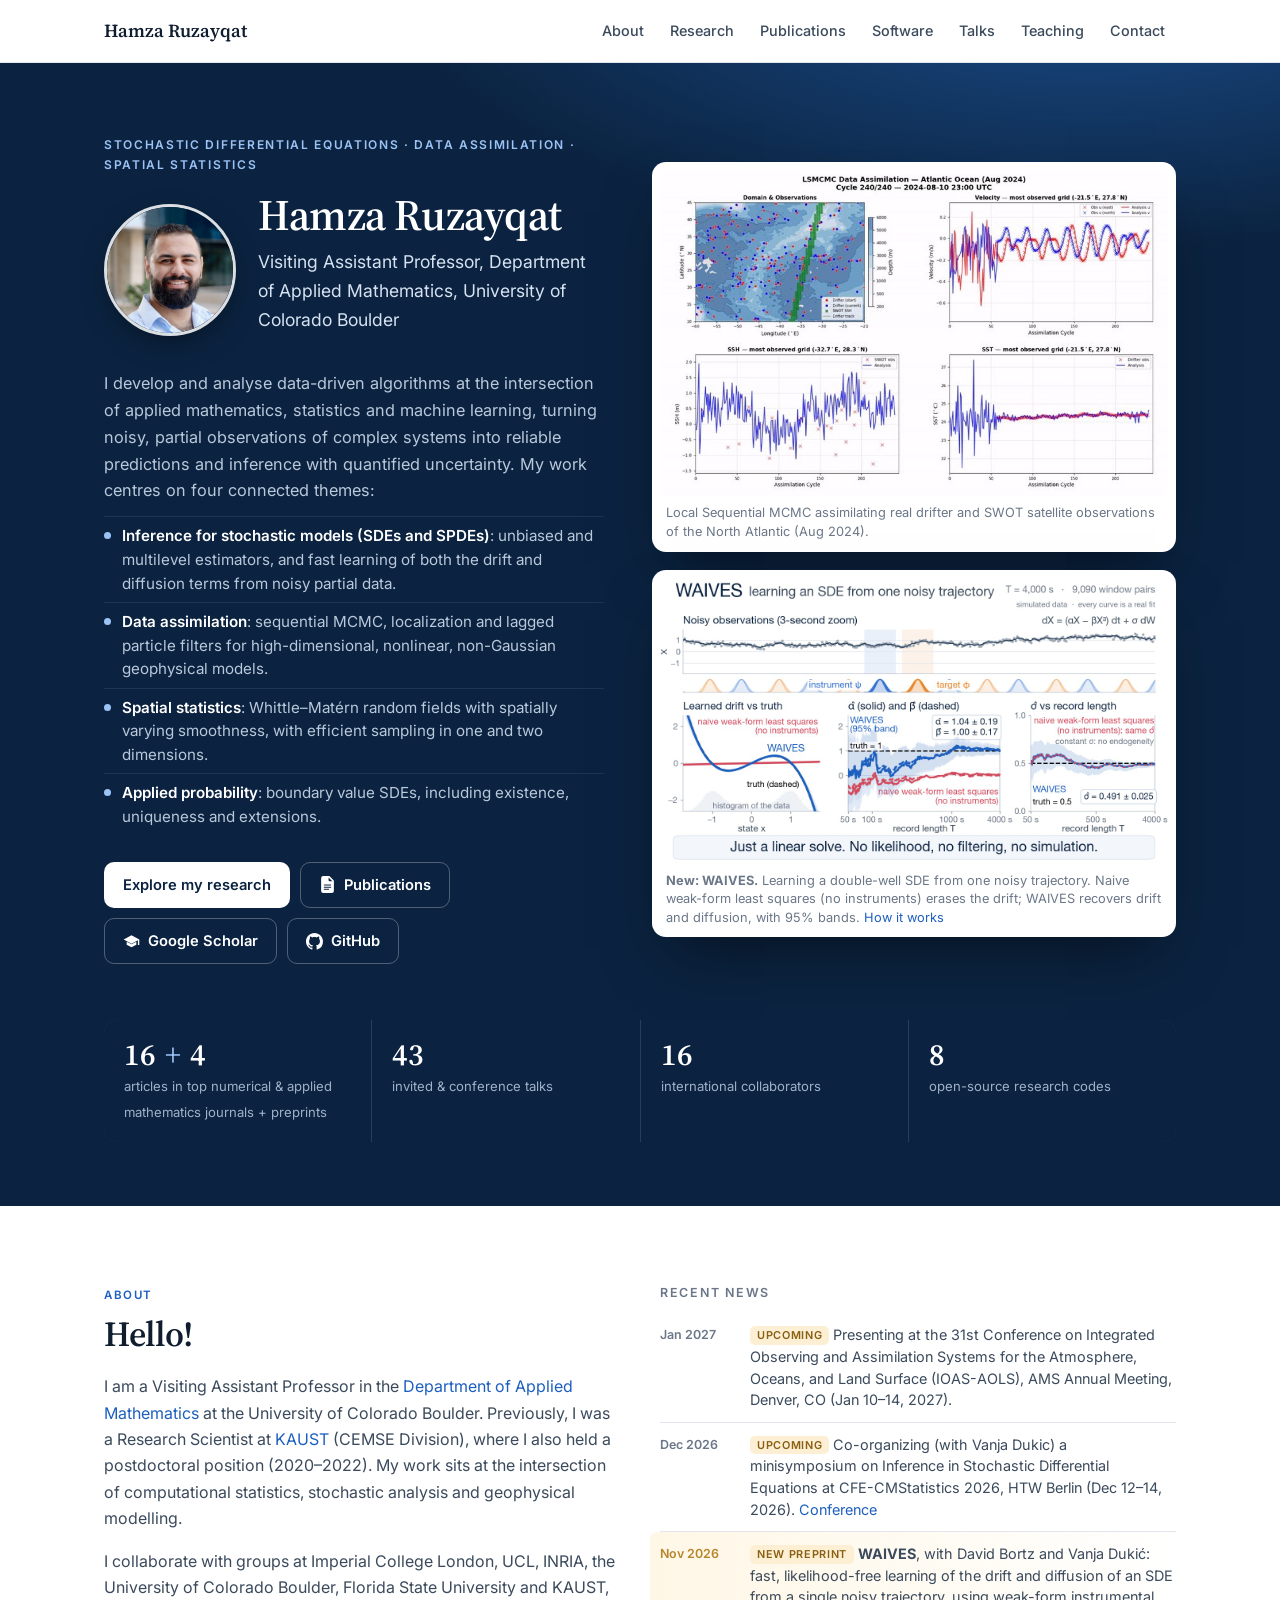
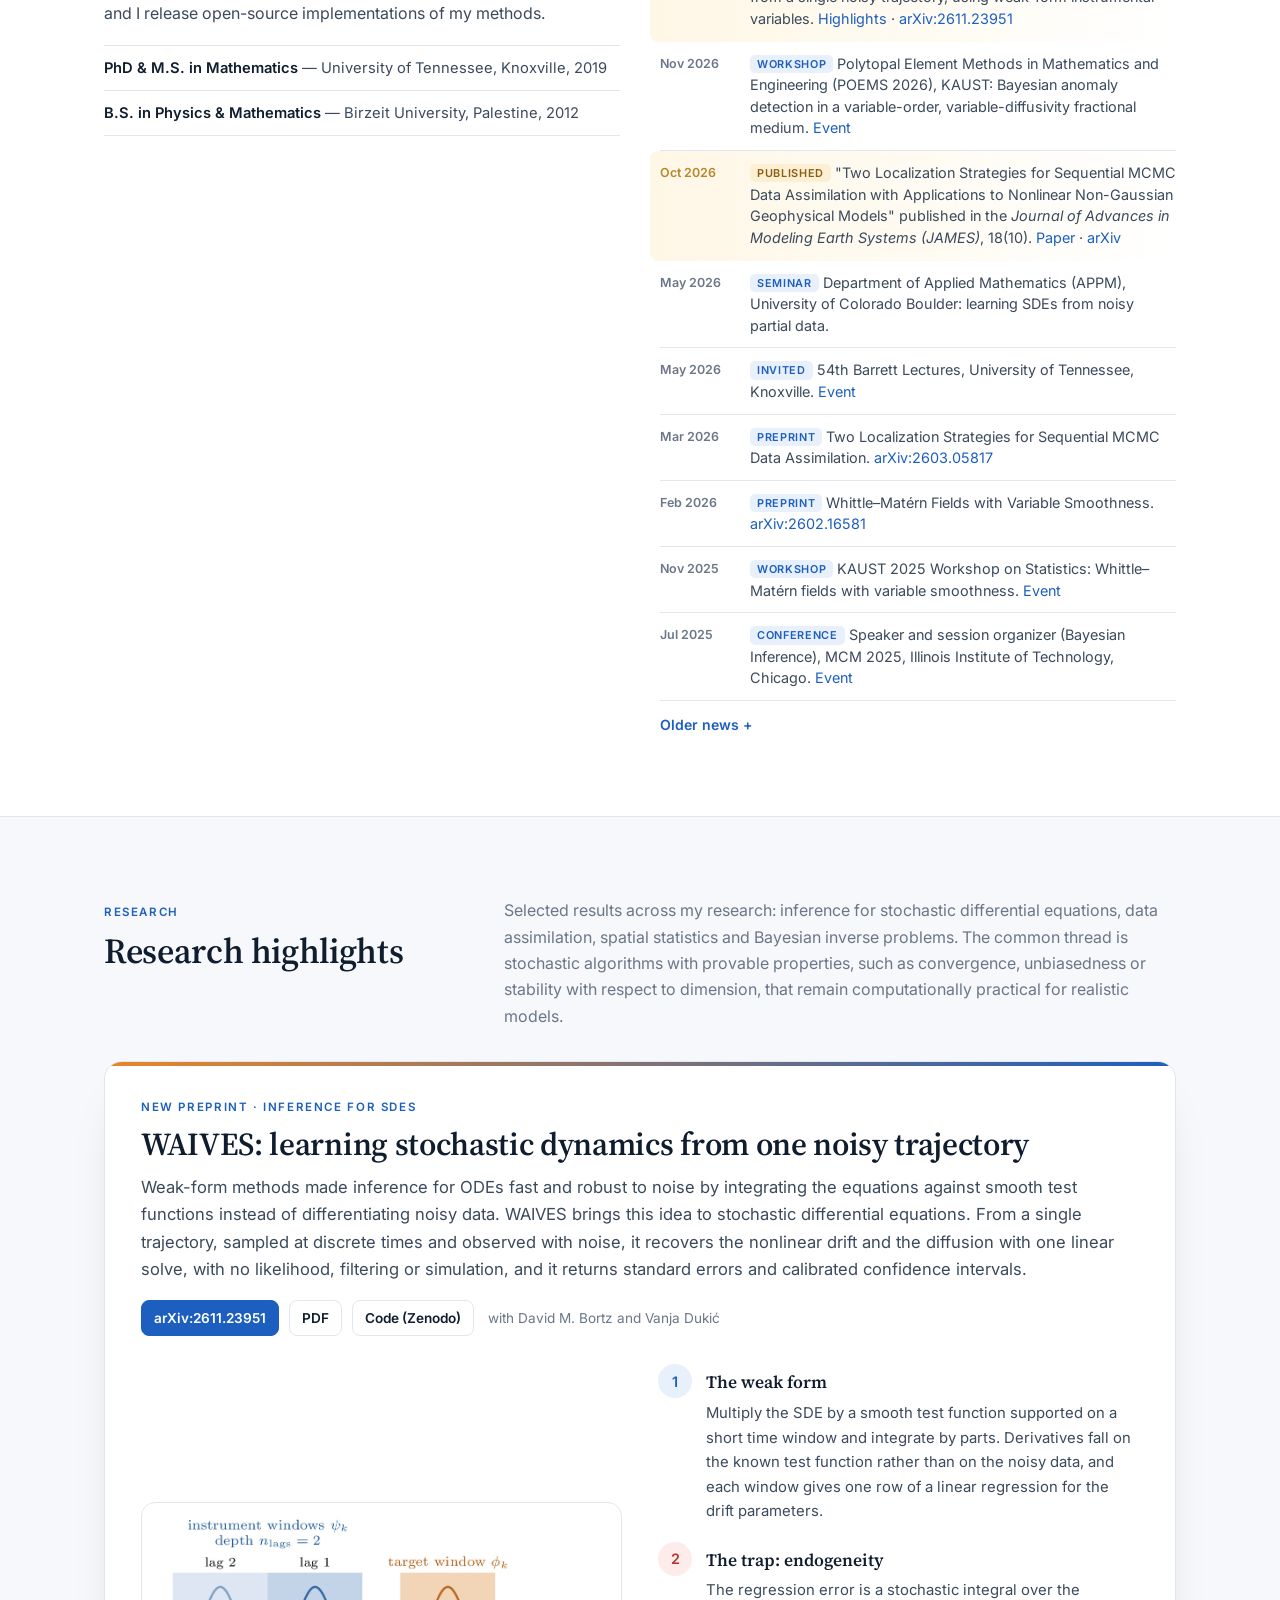
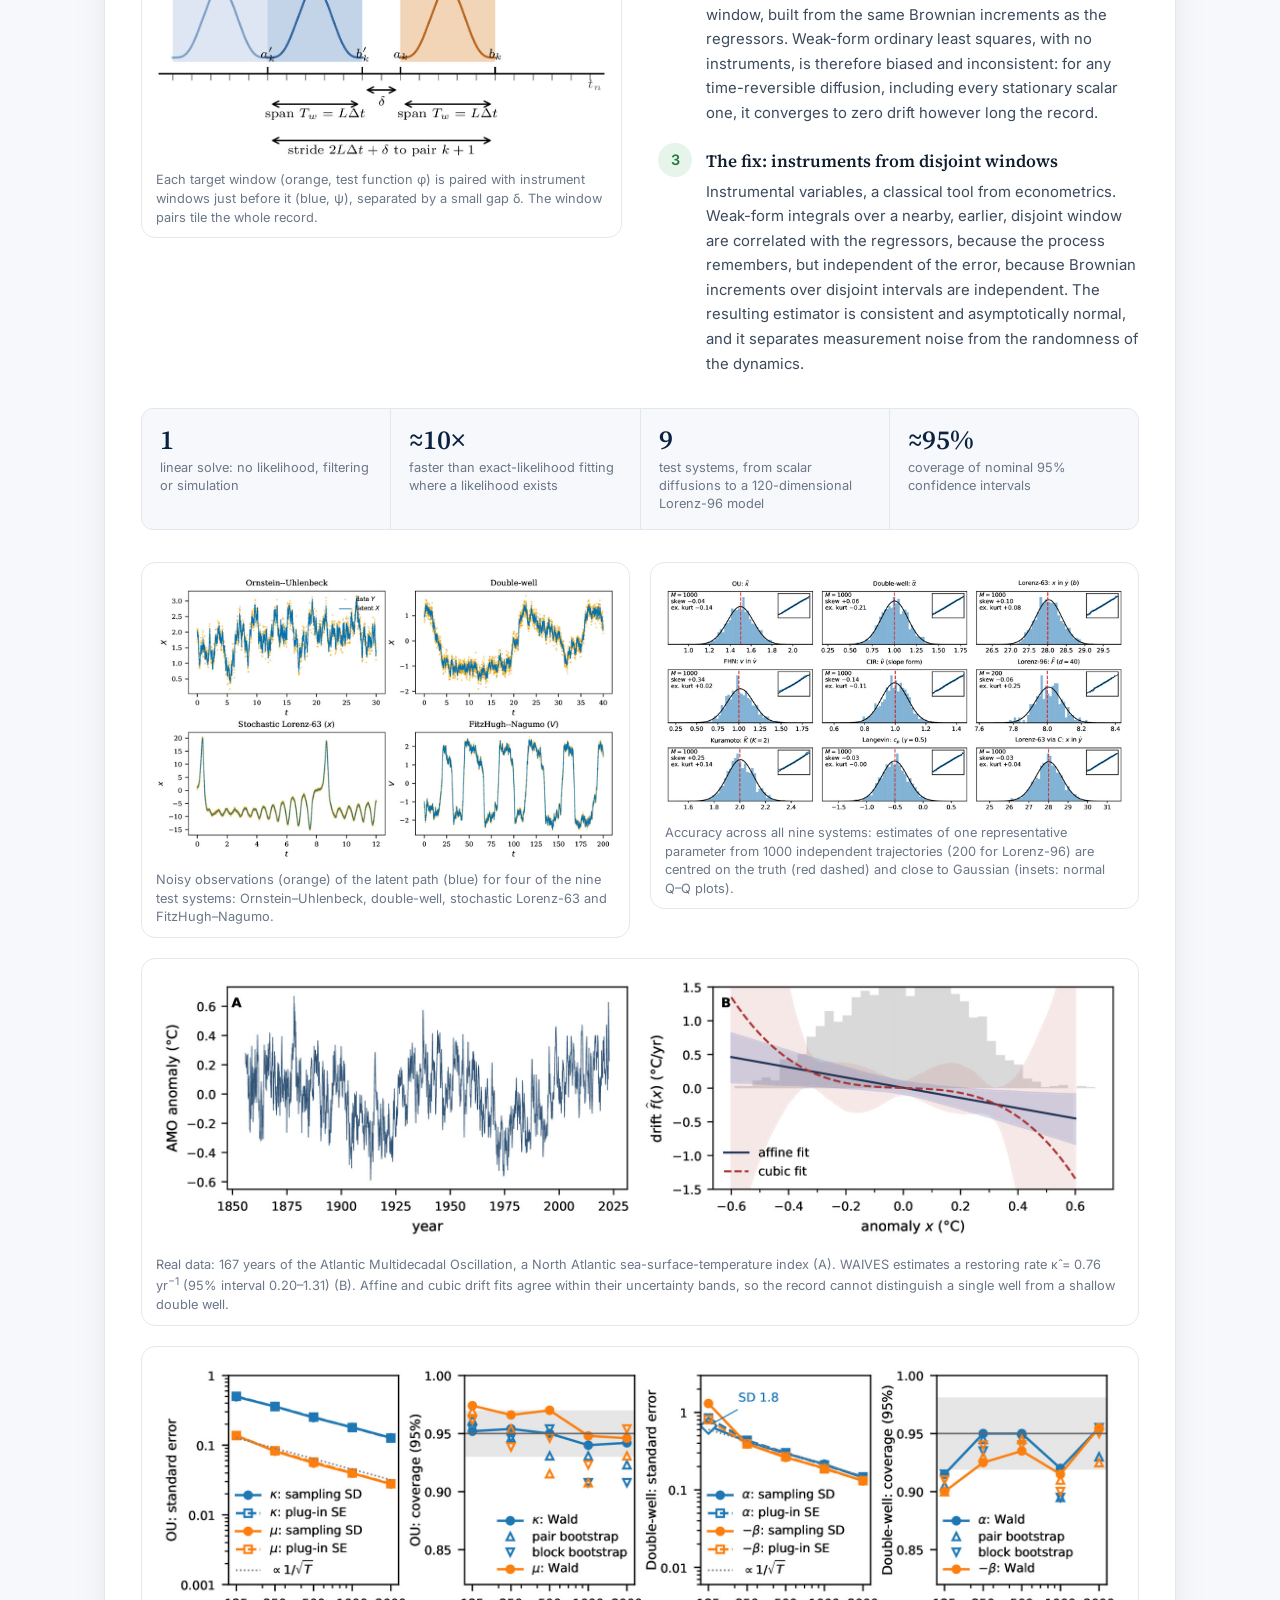
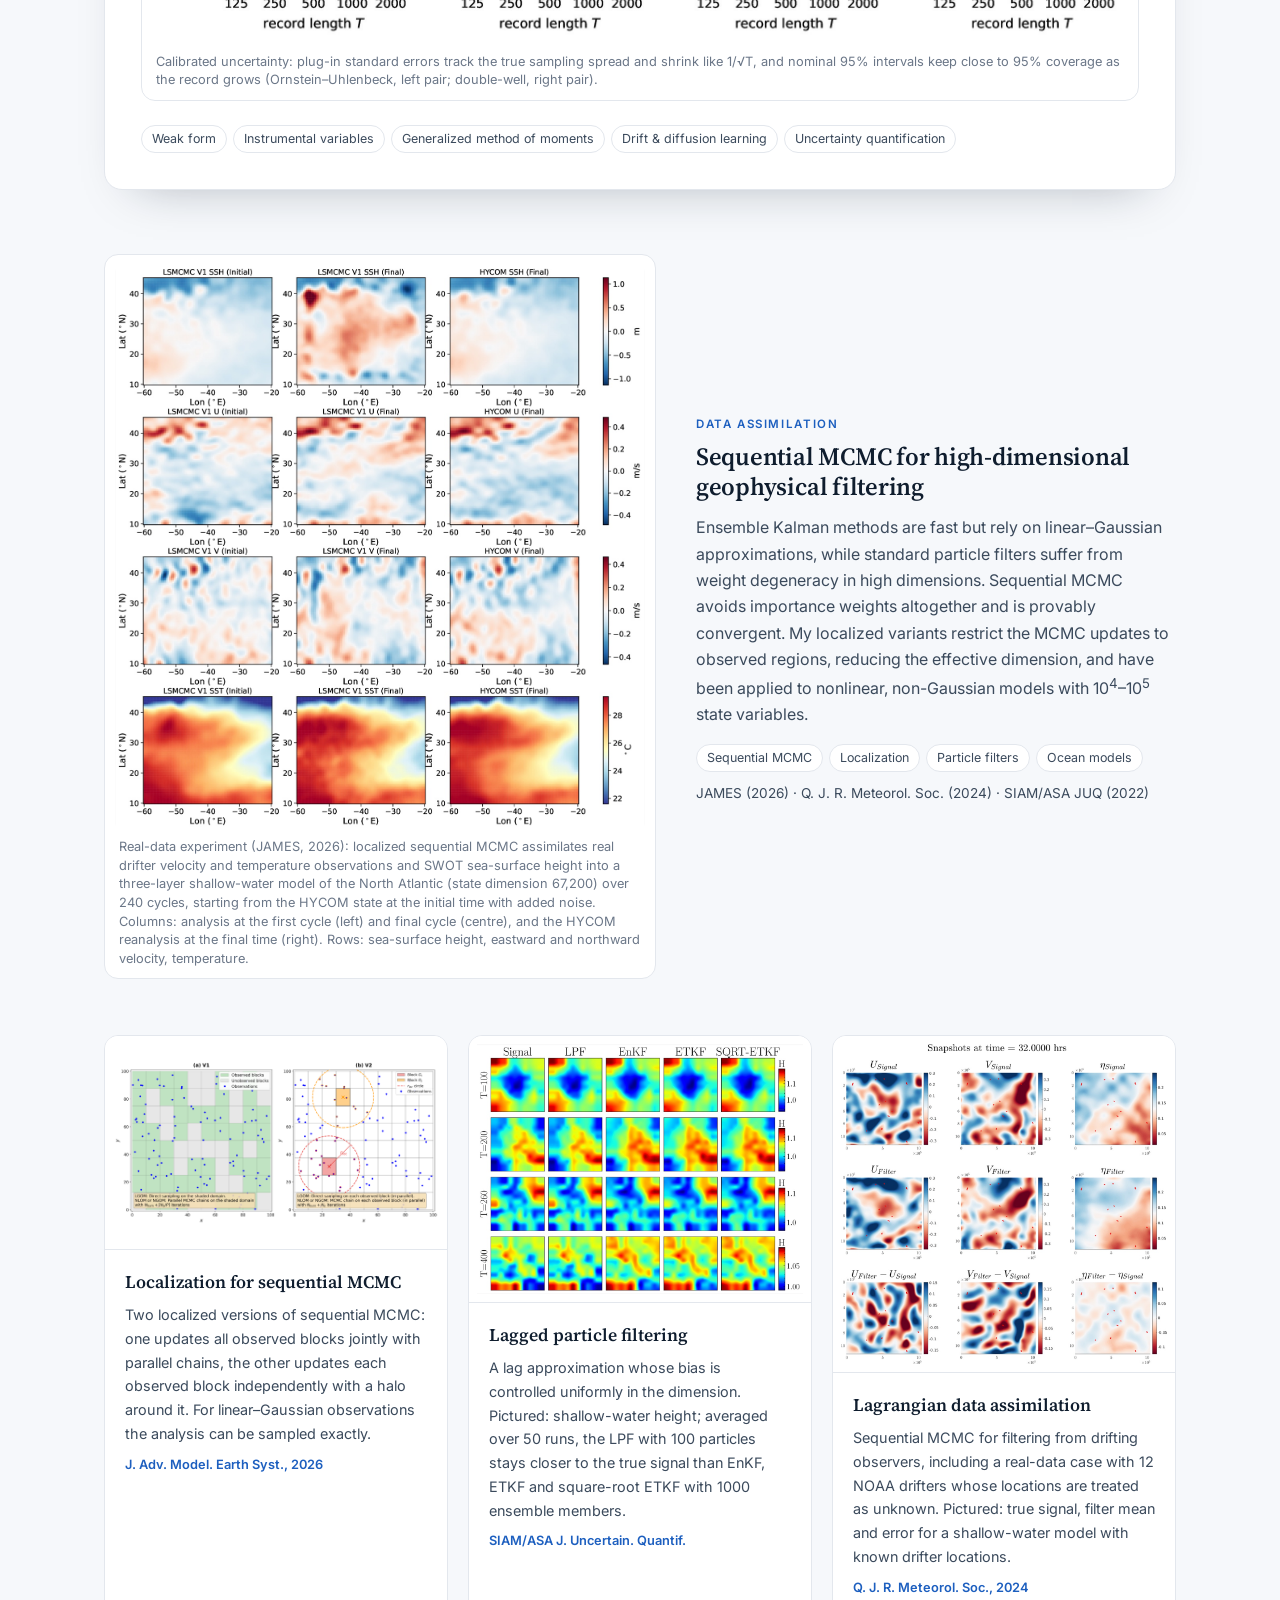
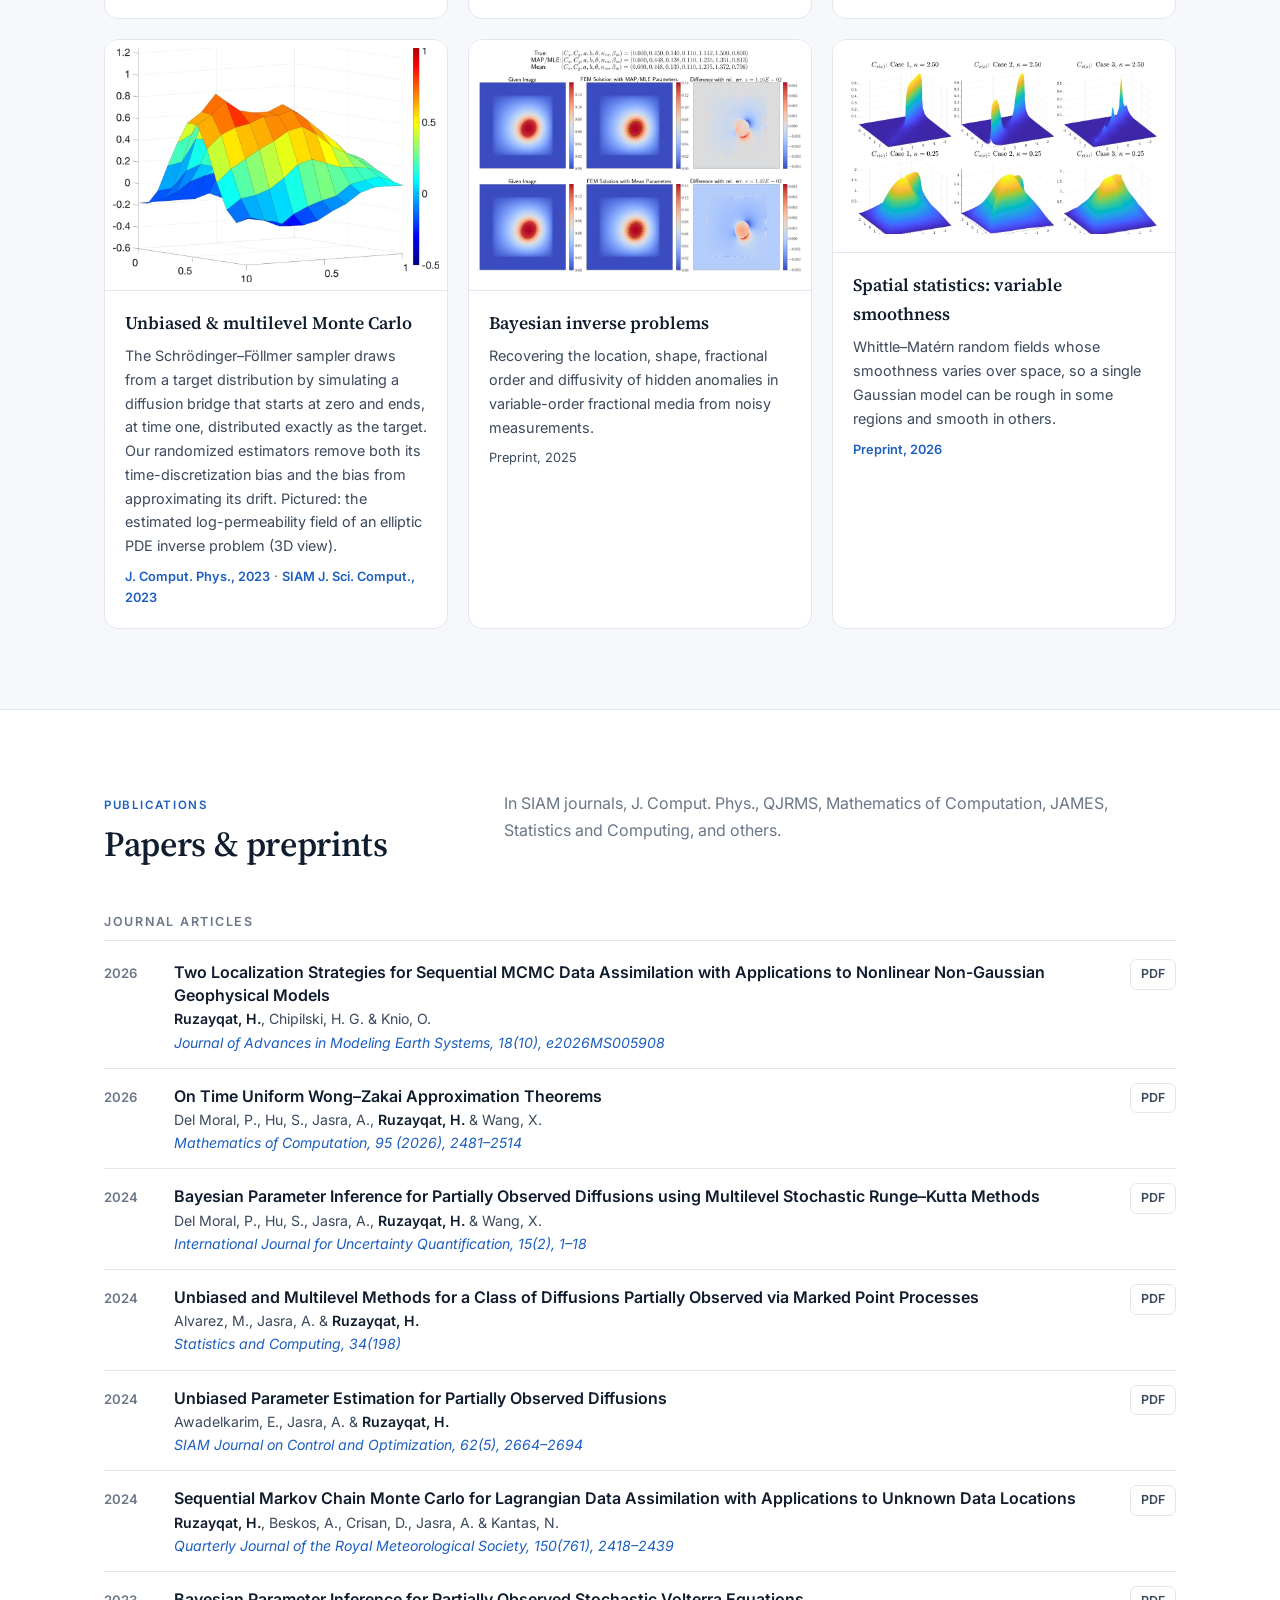
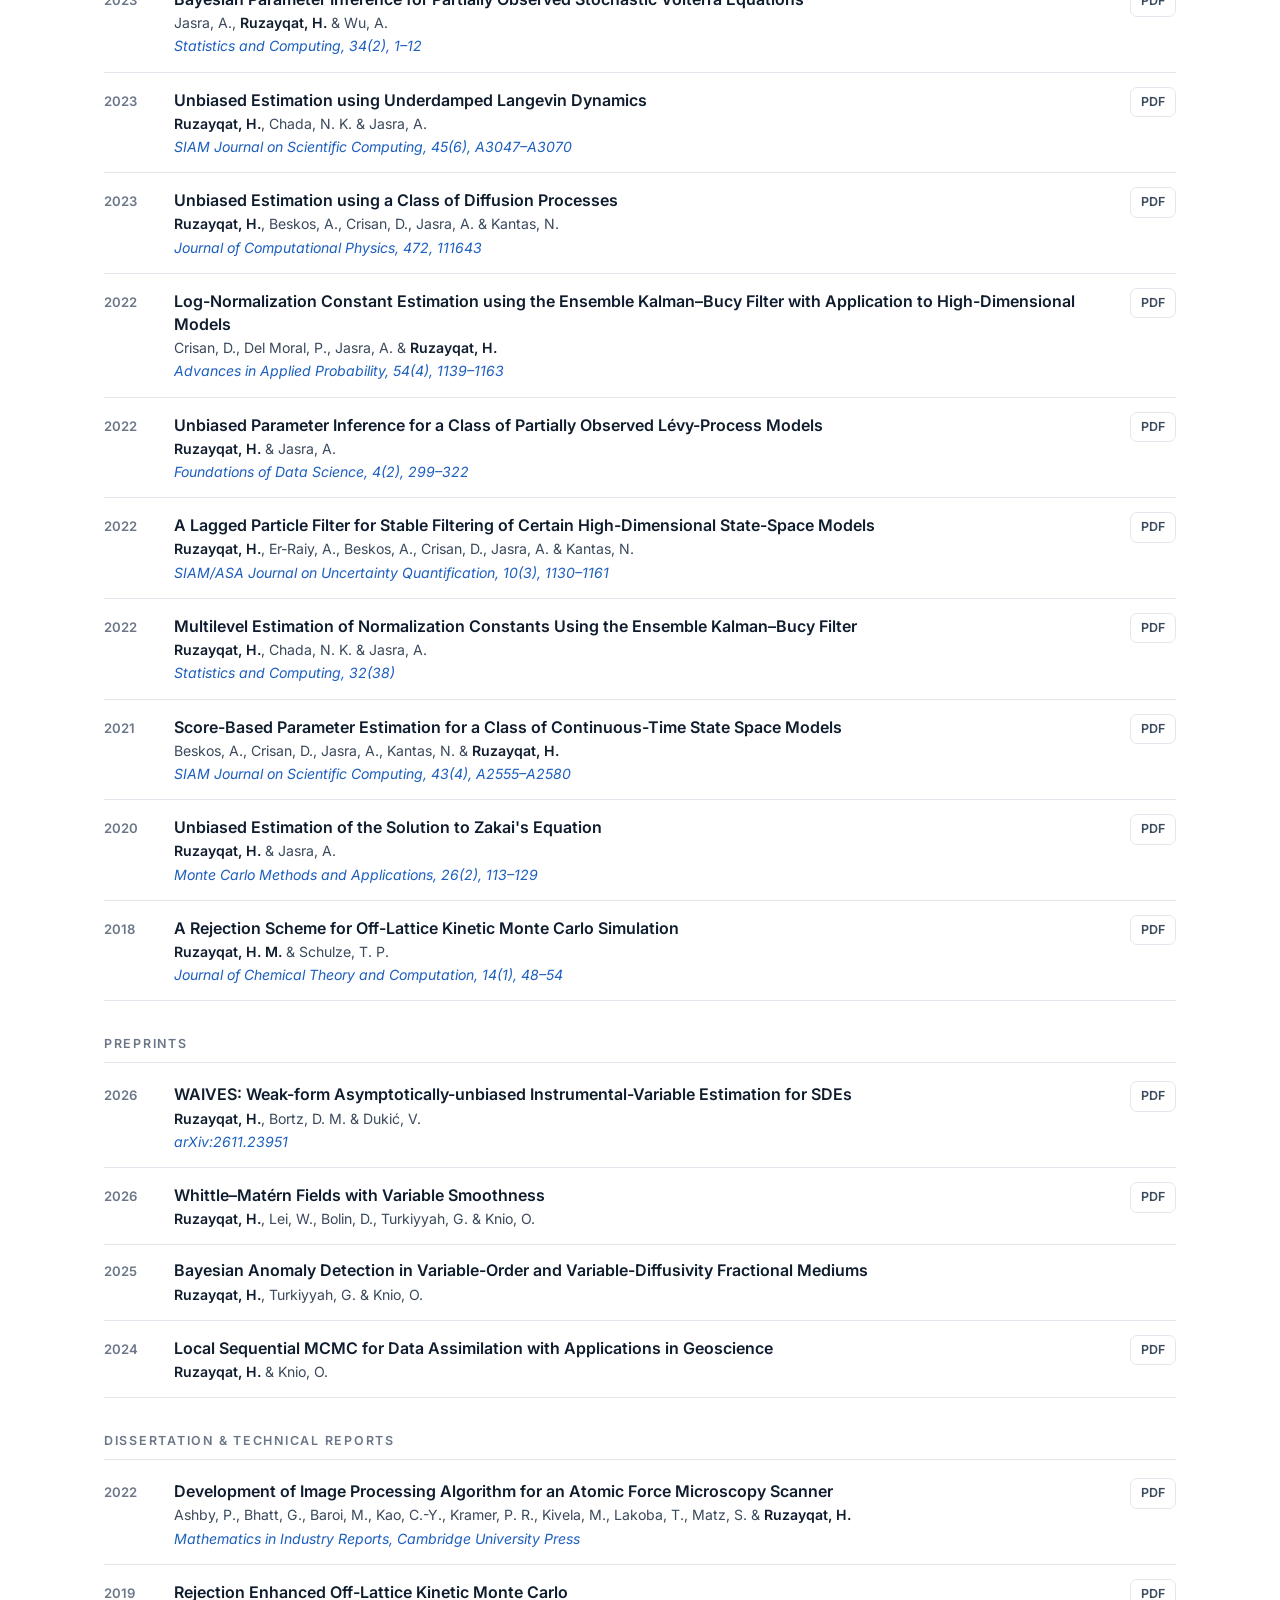
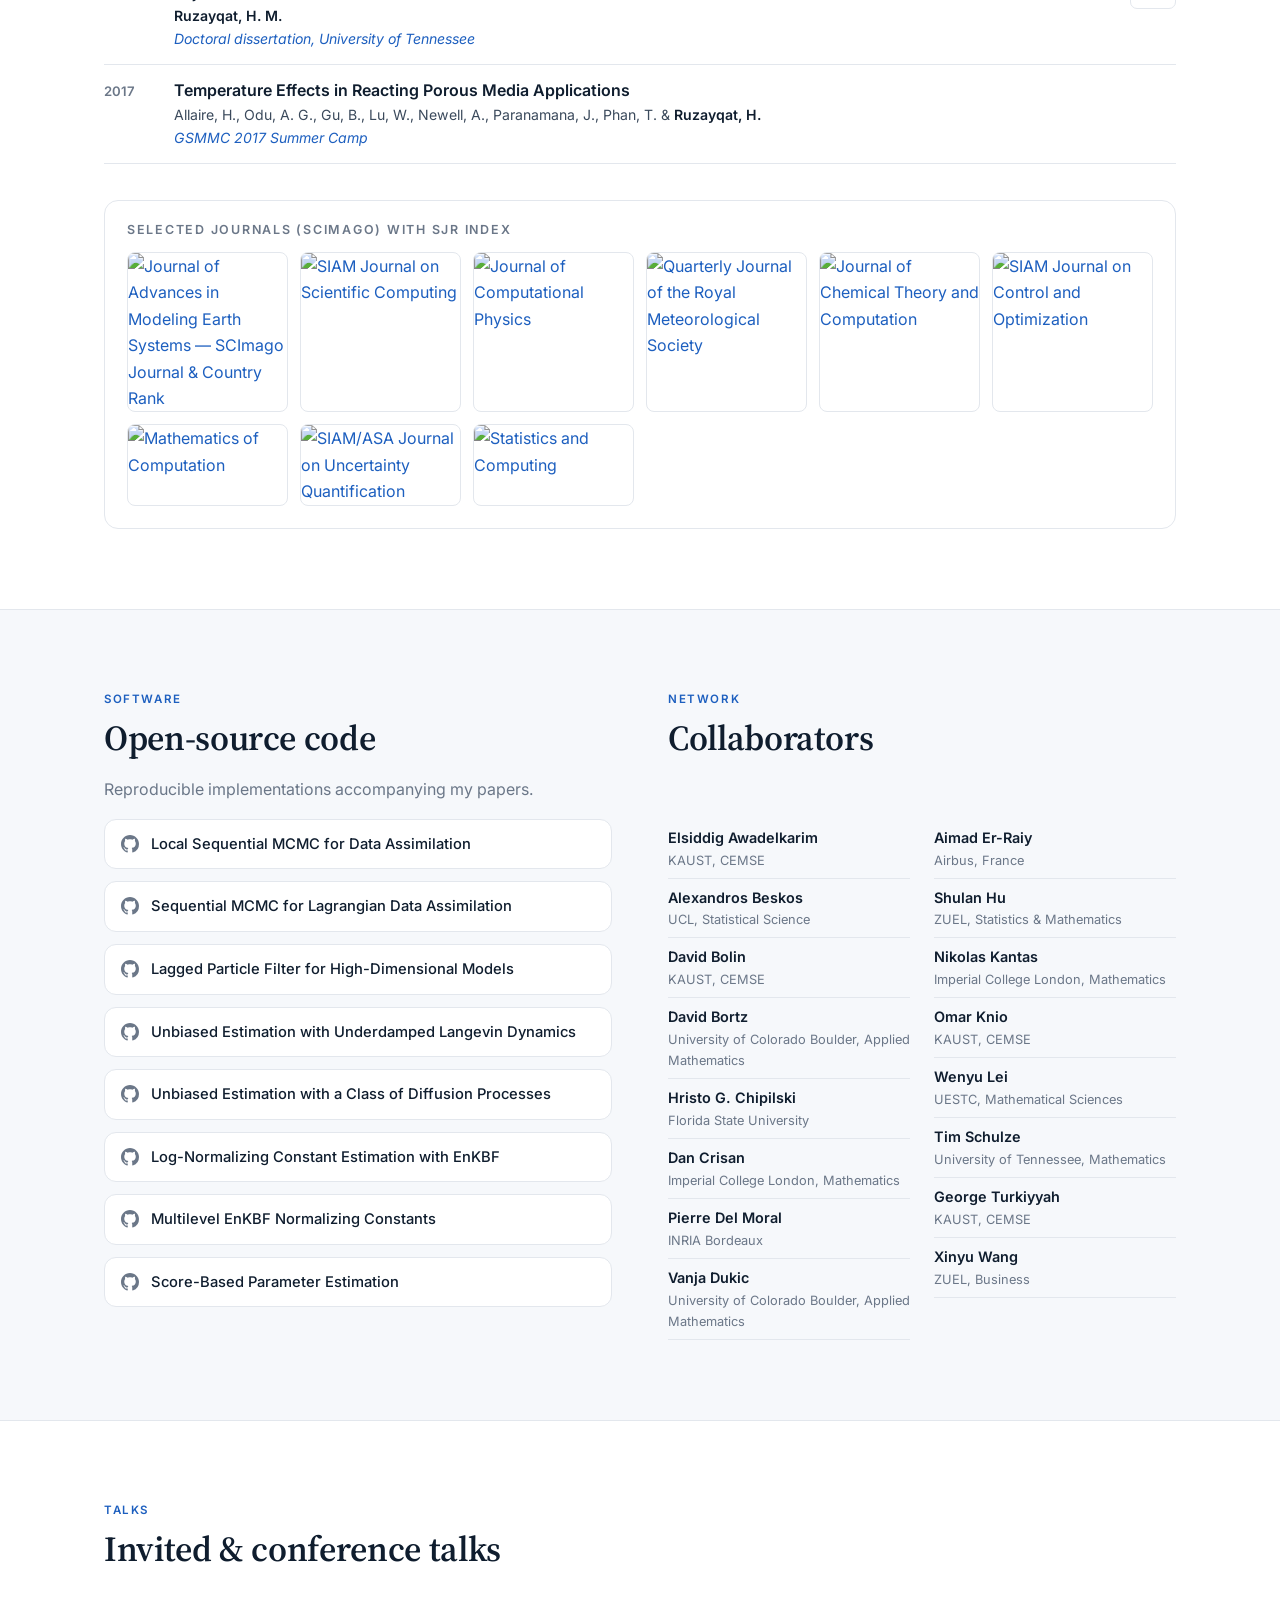
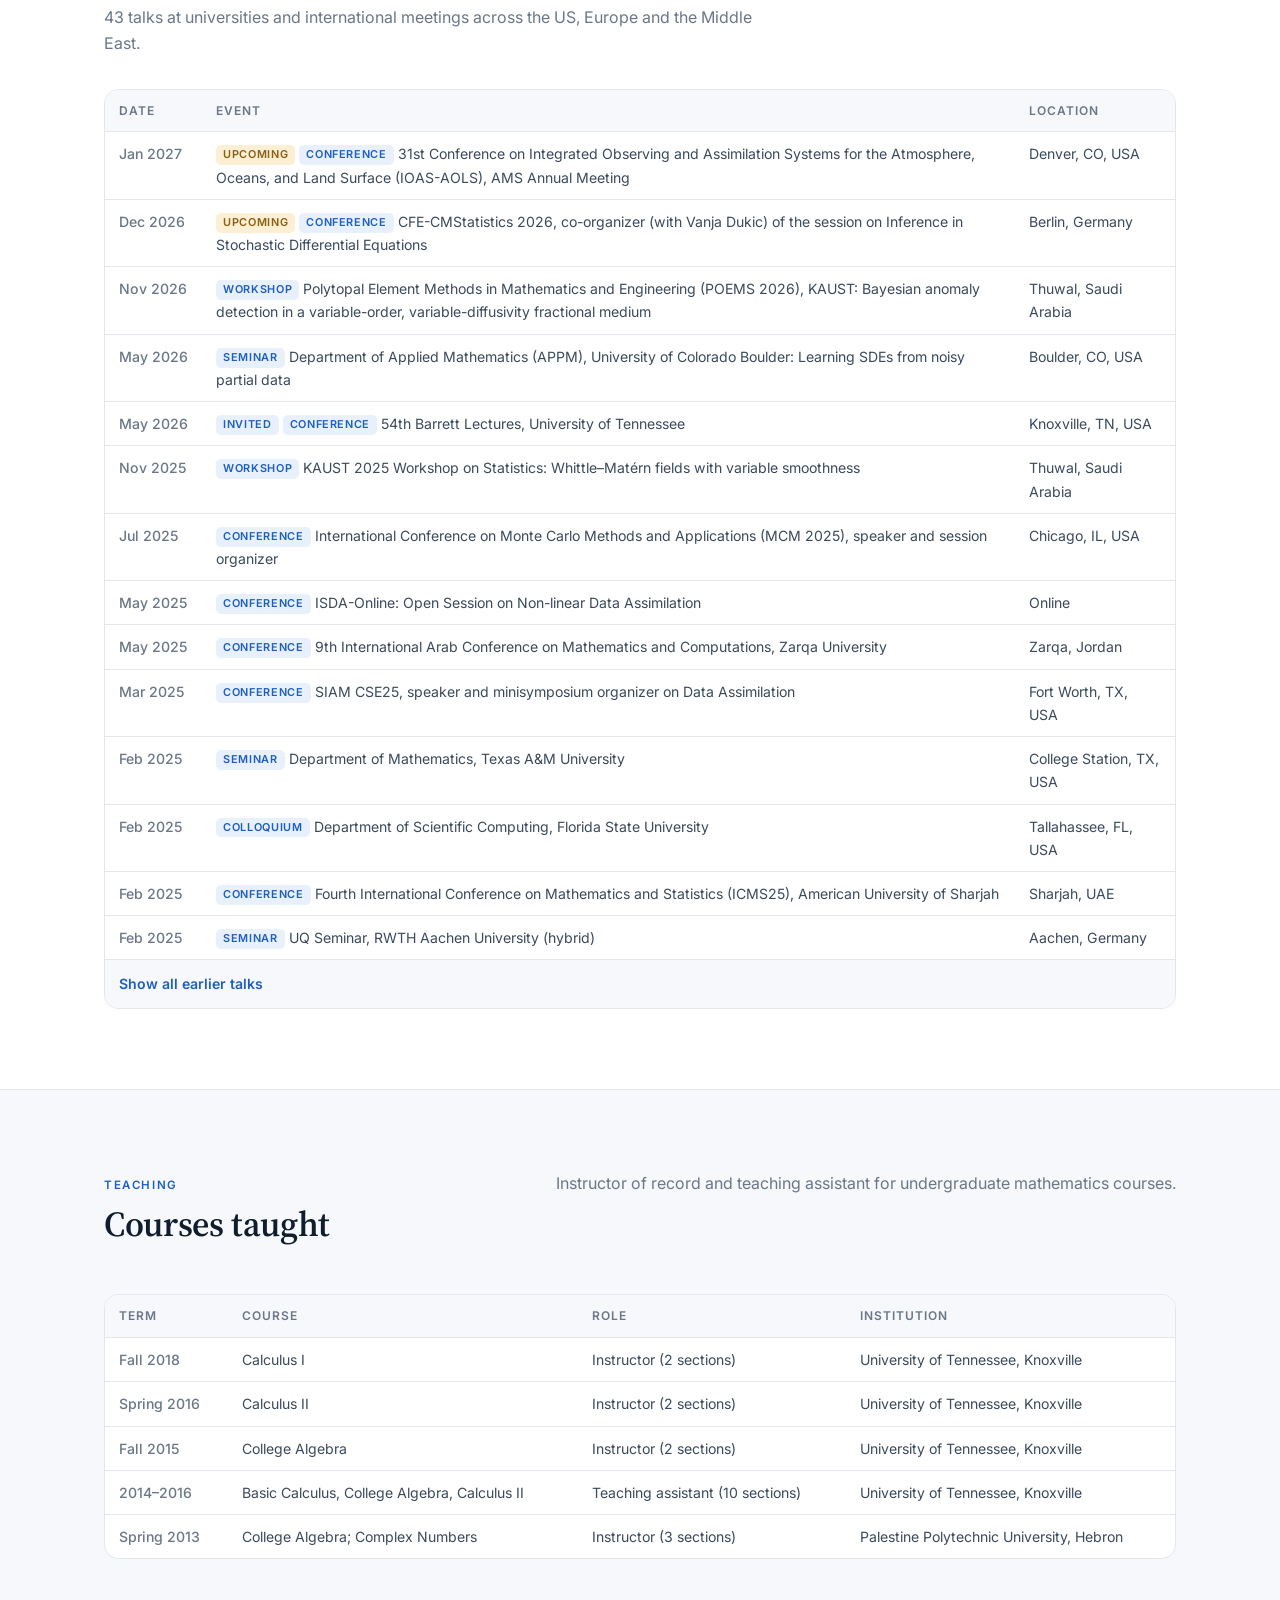
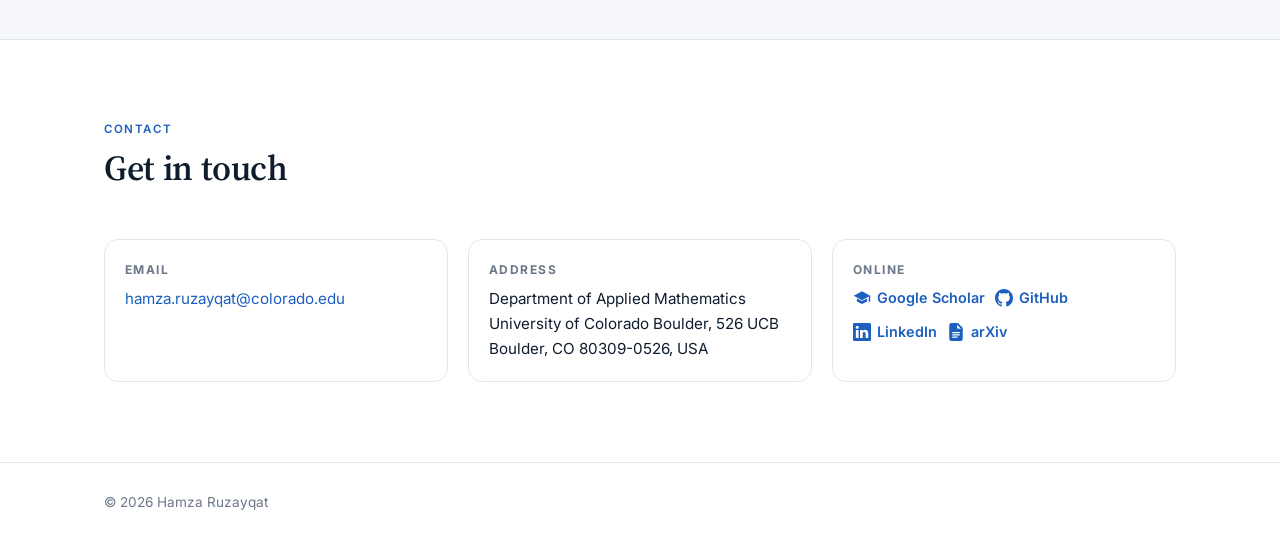
==== index.html @ 03f995fa "WAIVES video: baseline is weak-form OLS (no instruments), per Prop. 1 Label the comparison "naive we" ====
<!DOCTYPE html>
<html lang="en">

<head>
  <!-- Google Tag Manager -->
  <script>(function (w, d, s, l, i) {
      w[l] = w[l] || []; w[l].push({ 'gtm.start': new Date().getTime(), event: 'gtm.js' });
      var f = d.getElementsByTagName(s)[0], j = d.createElement(s), dl = l != 'dataLayer' ? '&l=' + l : '';
      j.async = true; j.src = 'https://www.googletagmanager.com/gtm.js?id=' + i + dl; f.parentNode.insertBefore(j, f);
    })(window, document, 'script', 'dataLayer', 'GTM-M72F783R');</script>
  <!-- End Google Tag Manager -->

  <meta charset="utf-8" />
  <meta name="viewport" content="width=device-width, initial-scale=1" />
  <title>Hamza Ruzayqat — Visiting Assistant Professor, Applied Mathematics, CU Boulder</title>
  <meta name="description"
    content="Hamza Ruzayqat, Visiting Assistant Professor in the Department of Applied Mathematics at the University of Colorado Boulder. Monte Carlo methods, data assimilation, Bayesian inference, spatial statistics and uncertainty quantification." />
  <meta property="og:title" content="Hamza Ruzayqat — Visiting Assistant Professor, Applied Mathematics, CU Boulder" />
  <meta property="og:description"
    content="Monte Carlo methods, data assimilation, Bayesian inference and uncertainty quantification." />
  <meta property="og:image" content="https://ruzayqat.github.io/images/web/fig-feature.jpg" />
  <link rel="preconnect" href="https://fonts.googleapis.com">
  <link rel="preconnect" href="https://fonts.gstatic.com" crossorigin>
  <link
    href="https://fonts.googleapis.com/css2?family=Inter:wght@400;500;600&family=Source+Serif+4:opsz,wght@8..60,600&display=swap"
    rel="stylesheet">
  <link rel="stylesheet" href="assets/css/site.css?v=12" />
</head>

<body>
  <!-- Google Tag Manager (noscript) -->
  <noscript><iframe src="https://www.googletagmanager.com/ns.html?id=GTM-M72F783R" height="0" width="0"
      style="display:none;visibility:hidden"></iframe></noscript>

  <!-- SVG icon sprites -->
  <svg width="0" height="0" style="position:absolute" aria-hidden="true">
    <symbol id="i-github" viewBox="0 0 16 16">
      <path
        d="M8 0C3.58 0 0 3.58 0 8c0 3.54 2.29 6.53 5.47 7.59.4.07.55-.17.55-.38 0-.19-.01-.82-.01-1.49-2.01.37-2.53-.49-2.69-.94-.09-.23-.48-.94-.82-1.13-.28-.15-.68-.52-.01-.53.63-.01 1.08.58 1.23.82.72 1.21 1.87.87 2.33.66.07-.52.28-.87.51-1.07-1.78-.2-3.64-.89-3.64-3.95 0-.87.31-1.59.82-2.15-.08-.2-.36-1.02.08-2.12 0 0 .67-.21 2.2.82.64-.18 1.32-.27 2-.27.68 0 1.36.09 2 .27 1.53-1.04 2.2-.82 2.2-.82.44 1.1.16 1.92.08 2.12.51.56.82 1.27.82 2.15 0 3.07-1.87 3.75-3.65 3.95.29.25.54.73.54 1.48 0 1.07-.01 1.93-.01 2.2 0 .21.15.46.55.38A8.013 8.013 0 0016 8c0-4.42-3.58-8-8-8z" />
    </symbol>
    <symbol id="i-linkedin" viewBox="0 0 16 16">
      <path
        d="M0 1.15C0 .52.52 0 1.17 0h13.66C15.48 0 16 .52 16 1.15v13.7c0 .63-.52 1.15-1.17 1.15H1.17C.52 16 0 15.48 0 14.85V1.15zM4.94 13.4V6.17h-2.4v7.23h2.4zM3.74 5.18c.84 0 1.36-.55 1.36-1.25-.02-.71-.52-1.25-1.34-1.25-.82 0-1.36.54-1.36 1.25 0 .7.52 1.25 1.33 1.25h.01zM8.66 13.4V9.36c0-.22.02-.43.08-.59.17-.43.57-.88 1.23-.88.87 0 1.22.66 1.22 1.64v3.87h2.4V9.25c0-2.22-1.18-3.25-2.76-3.25-1.28 0-1.84.7-2.16 1.2V6.17h-2.4c.03.68 0 7.23 0 7.23h2.4z" />
    </symbol>
    <symbol id="i-mail" viewBox="0 0 16 16">
      <path
        d="M.05 3.55A2 2 0 012 2h12a2 2 0 011.95 1.55L8 8.42.05 3.55zM0 4.7v7.1l5.8-3.55L0 4.7zm6.76 4.13L.19 12.86A2 2 0 002 14h12a2 2 0 001.81-1.14L9.24 8.83 8 9.58l-1.24-.75zm3.44-.58L16 11.8V4.7l-5.8 3.55z" />
    </symbol>
    <symbol id="i-scholar" viewBox="0 0 24 24">
      <path d="M12 3 1 9l11 6 9-4.91V17h2V9L12 3zm-6.82 9.5v4L12 20l6.82-3.5v-4L12 16l-6.82-3.5z" />
    </symbol>
    <symbol id="i-doc" viewBox="0 0 16 16">
      <path
        d="M4 0h5.3a1 1 0 01.7.3l3.7 3.7a1 1 0 01.3.7V14a2 2 0 01-2 2H4a2 2 0 01-2-2V2a2 2 0 012-2zm5 1.5V4a1 1 0 001 1h2.5L9 1.5zM5 8a.5.5 0 000 1h6a.5.5 0 000-1H5zm0 2a.5.5 0 000 1h6a.5.5 0 000-1H5zm0 2a.5.5 0 000 1h4a.5.5 0 000-1H5z" />
    </symbol>
  </svg>

  <!-- Navigation -->
  <nav class="nav">
    <div class="container">
      <a class="brand" href="#top">Hamza Ruzayqat</a>
      <ul>
        <li><a class="link" href="#about">About</a></li>
        <li><a class="link" href="#research">Research</a></li>
        <li><a class="link" href="#publications">Publications</a></li>
        <li><a class="link" href="#software">Software</a></li>
        <li><a class="link" href="#talks">Talks</a></li>
        <li><a class="link" href="#teaching">Teaching</a></li>
        <li><a class="link" href="#contact">Contact</a></li>
      </ul>
    </div>
  </nav>

  <!-- Hero -->
  <header class="hero" id="top">
    <div class="container">
      <div>
        <div class="eyebrow">Stochastic Differential Equations &middot; Data Assimilation &middot; Spatial Statistics</div>
        <div class="identity">
          <img class="headshot" src="images/web/headshot.jpg" alt="Hamza Ruzayqat" width="180" height="180" />
          <div>
            <h1>Hamza Ruzayqat</h1>
            <div class="role">Visiting Assistant Professor, Department of Applied Mathematics, University of Colorado Boulder</div>
          </div>
        </div>
        <p class="pitch">
          I develop and analyse data-driven algorithms at the intersection of applied mathematics, statistics and
          machine learning, turning noisy, partial observations of complex systems into reliable predictions and
          inference with quantified uncertainty. My work centres on four connected themes:
        </p>
        <ul class="themes">
          <li><strong>Inference for stochastic models (SDEs and SPDEs)</strong>: unbiased and multilevel estimators, and
            fast learning of both the drift and diffusion terms from noisy partial data.</li>
          <li><strong>Data assimilation</strong>: sequential MCMC, localization and lagged particle filters for
            high-dimensional, nonlinear, non-Gaussian geophysical models.</li>
          <li><strong>Spatial statistics</strong>: Whittle&ndash;Matérn random fields with spatially varying smoothness,
            with efficient sampling in one and two dimensions.</li>
          <li><strong>Applied probability</strong>: boundary value SDEs, including existence, uniqueness and
            extensions.</li>
        </ul>
        <div class="actions">
          <a class="btn btn-primary" href="#research">Explore my research</a>
          <a class="btn btn-ghost" href="#publications"><svg><use href="#i-doc" /></svg>Publications</a>
          <a class="btn btn-ghost" href="https://scholar.google.com/citations?user=zThjU94AAAAJ&amp;hl=en" target="_blank" rel="noopener"><svg><use href="#i-scholar" /></svg>Google Scholar</a>
          <a class="btn btn-ghost" href="https://github.com/ruzayqat" target="_blank" rel="noopener"><svg>
              <use href="#i-github" />
            </svg>GitHub</a>
        </div>
      </div>

      <div class="hero-videos">
        <figure class="hero-media" style="margin:0">
          <video autoplay muted loop playsinline preload="auto" width="800" height="514" poster="images/web/lsmcmc_poster.jpg" aria-label="Animation of local sequential MCMC assimilating drifter and SWOT observations in the North Atlantic">
            <source src="images/web/lsmcmc_animation.mp4" type="video/mp4" />
            <img src="images/web/lsmcmc_animation.gif" alt="Animation of local sequential MCMC assimilating drifter and SWOT observations in the North Atlantic" />
          </video>
          <figcaption>Local Sequential MCMC assimilating real drifter and SWOT satellite observations of the North
            Atlantic (Aug 2024).</figcaption>
        </figure>
        <figure class="hero-media" style="margin:0">
          <video autoplay muted loop playsinline preload="auto" width="1280" height="720" poster="images/web/waives_poster.jpg?v=3" aria-label="Animation of WAIVES learning the drift and the diffusion coefficient of a double-well SDE from one noisy trajectory, compared with naive estimators">
            <source src="images/web/waives_animation.mp4?v=3" type="video/mp4" />
            <img src="images/web/waives_poster.jpg?v=3" alt="WAIVES recovers the drift and diffusion of a double-well SDE, while naive weak-form least squares without instruments returns a flat drift" />
          </video>
          <figcaption><b>New: WAIVES.</b> Learning a double-well SDE from one noisy trajectory. Naive weak-form least
            squares (no instruments) erases the drift; WAIVES recovers drift and diffusion, with 95% bands. <a href="#waives">How it works</a></figcaption>
        </figure>
      </div>
    </div>

    <div class="container">
      <div class="stats">
        <div class="stat"><b><span data-count="journal">16</span><span class="sep">+</span><span data-count="preprint">4</span></b><span>articles in top numerical &amp; applied mathematics journals + preprints</span></div>
        <div class="stat"><b data-count="talks">43</b><span>invited &amp; conference talks</span></div>
        <div class="stat"><b data-count="collab">16</b><span>international collaborators</span></div>
        <div class="stat"><b data-count="repos">8</b><span>open-source research codes</span></div>
      </div>
    </div>
  </header>

  <!-- About + News -->
  <section class="block" id="about">
    <div class="container about">

      <div class="bio">
        <span class="kicker">About</span>
        <h2>Hello!</h2>
        <p>
          I am a Visiting Assistant Professor in the
          <a href="https://www.colorado.edu/amath/" target="_blank" rel="noopener">Department of Applied Mathematics</a>
          at the University of Colorado Boulder.
          Previously, I was a Research Scientist at <a href="https://www.kaust.edu.sa/en" target="_blank" rel="noopener">KAUST</a>
          (CEMSE Division), where I also held a postdoctoral position (2020&ndash;2022). My work sits at the
          intersection of computational statistics, stochastic analysis and geophysical modelling.
        </p>
        <p>
          I collaborate with groups at Imperial College London, UCL, INRIA, the University of Colorado Boulder, Florida State University and KAUST, and I
          release open-source implementations of my methods.
        </p>
        <ul class="edu">
          <li><b>PhD &amp; M.S. in Mathematics</b> &mdash; University of Tennessee, Knoxville, 2019</li>
          <li><b>B.S. in Physics &amp; Mathematics</b> &mdash; Birzeit University, Palestine, 2012</li>
        </ul>
      </div>

      <div class="news">
        <h3>Recent news</h3>
        <ul>
          <li><time>Jan 2027</time>
            <div><span class="tag gold">Upcoming</span>Presenting at the 31st Conference on Integrated Observing and Assimilation Systems for the Atmosphere, Oceans, and Land Surface (IOAS-AOLS), AMS Annual Meeting, Denver, CO (Jan 10&ndash;14, 2027).</div>
          </li>
          <li><time>Dec 2026</time>
            <div><span class="tag gold">Upcoming</span>Co-organizing (with Vanja Dukic) a minisymposium on Inference in Stochastic Differential Equations at CFE-CMStatistics 2026, HTW Berlin (Dec 12&ndash;14, 2026).
              <a href="https://www.cmstatistics.org/CFECMStatistics2026/" target="_blank" rel="noopener">Conference</a></div>
          </li>
          <li class="highlight"><time>Nov 2026</time>
            <div><span class="tag gold">New preprint</span><b>WAIVES</b>, with David Bortz and Vanja Duki&cacute;:
              fast, likelihood-free learning of the drift and diffusion of an SDE from a single noisy trajectory,
              using weak-form instrumental variables.
              <a href="#waives">Highlights</a> &middot;
              <a href="https://arxiv.org/abs/2611.23951" target="_blank" rel="noopener">arXiv:2611.23951</a></div>
          </li>
          <li><time>Nov 2026</time>
            <div><span class="tag">Workshop</span>Polytopal Element Methods in Mathematics and Engineering (POEMS 2026),
              KAUST: Bayesian anomaly detection in a variable-order, variable-diffusivity fractional medium.
              <a href="https://numpde.kaust.edu.sa/events/by-type/workshop/2026/11/09/polytopal-element-methods-mathematics-and-engineering-poems-2026"
                target="_blank" rel="noopener">Event</a></div>
          </li>
          <li class="highlight"><time>Oct 2026</time>
            <div><span class="tag gold">Published</span>"Two Localization Strategies for Sequential MCMC Data
              Assimilation with Applications to Nonlinear Non-Gaussian Geophysical Models" published in the
              <em>Journal of Advances in Modeling Earth Systems (JAMES)</em>, 18(10).
              <a href="https://agupubs.onlinelibrary.wiley.com/doi/full/10.1029/2026MS005908" target="_blank" rel="noopener">Paper</a> &middot;
              <a href="https://arxiv.org/abs/2603.05817" target="_blank" rel="noopener">arXiv</a>
            </div>
          </li>
          <li><time>May 2026</time>
            <div><span class="tag">Seminar</span>Department of Applied Mathematics (APPM), University of Colorado Boulder: learning SDEs from noisy partial data.</div>
          </li>
          <li><time>May 2026</time>
            <div><span class="tag">Invited</span>54th Barrett Lectures, University of Tennessee, Knoxville.
              <a href="https://math.utk.edu/barrett/54th-lectures/" target="_blank" rel="noopener">Event</a></div>
          </li>
          <li><time>Mar 2026</time>
            <div><span class="tag">Preprint</span>Two Localization Strategies for Sequential MCMC Data Assimilation.
              <a href="https://arxiv.org/abs/2603.05817" target="_blank" rel="noopener">arXiv:2603.05817</a></div>
          </li>
          <li><time>Feb 2026</time>
            <div><span class="tag">Preprint</span>Whittle&ndash;Matérn Fields with Variable Smoothness.
              <a href="https://arxiv.org/abs/2602.16581" target="_blank" rel="noopener">arXiv:2602.16581</a></div>
          </li>
          <li><time>Nov 2025</time>
            <div><span class="tag">Workshop</span>KAUST 2025 Workshop on Statistics: Whittle&ndash;Matérn fields with
              variable smoothness.
              <a href="https://cemse.kaust.edu.sa/events/by-type/workshop/2025/11/02/kaust-2025-workshop-statistics"
                target="_blank" rel="noopener">Event</a></div>
          </li>
          <li><time>Jul 2025</time>
            <div><span class="tag">Conference</span>Speaker and session organizer (Bayesian Inference), MCM 2025, Illinois
              Institute of Technology, Chicago.
              <a href="https://fjhickernell.github.io/mcm2025/" target="_blank" rel="noopener">Event</a></div>
          </li>
        </ul>
        <details class="more">
          <summary>Older news</summary>
          <ul>
            <li><time>May 2025</time>
              <div><span class="tag">Conference</span>ISDA-Online: Open Session on Non-linear Data Assimilation.
                <a href="https://isda-online.univie.ac.at/online-events/may-2025-non-linear-data-assimilation/"
                  target="_blank" rel="noopener">Event</a></div>
            </li>
            <li><time>May 2025</time>
              <div><span class="tag">Conference</span>9th International Arab Conference on Mathematics and Computations,
                Zarqa University, Jordan. <a href="https://conf.zu.edu.jo/iacmc/" target="_blank"
                  rel="noopener">Event</a></div>
            </li>
            <li><time>Mar 2025</time>
              <div><span class="tag">Conference</span>Speaker and minisymposium organizer (Data Assimilation), SIAM CSE25,
                Fort Worth, TX. <a href="https://meetings.siam.org/sess/dsp_programsess.cfm?SESSIONCODE=82251"
                  target="_blank" rel="noopener">Session</a></div>
            </li>
            <li><time>Feb 2025</time>
              <div><span class="tag">Seminar</span>Department of Mathematics, Texas A&amp;M University.</div>
            </li>
            <li><time>Feb 2025</time>
              <div><span class="tag">Colloquium</span>Department of Scientific Computing, Florida State University.
              </div>
            </li>
            <li><time>Feb 2025</time>
              <div><span class="tag">Conference</span>ICMS25, American University of Sharjah, UAE.</div>
            </li>
            <li><time>Feb 2025</time>
              <div><span class="tag">Seminar</span>UQ Seminar, RWTH Aachen University, Germany (hybrid).</div>
            </li>
            <li><time>Dec 2024</time>
              <div><span class="tag">Conference</span>14th AIMS Conference on Dynamical Systems, NYU Abu Dhabi; MathConnect
                2024, KFUPM.</div>
            </li>
            <li><time>Sep 2024</time>
              <div><span class="tag">Preprint</span>Local Sequential MCMC for Data Assimilation with Applications in
                Geoscience. <a href="https://arxiv.org/abs/2409.07111" target="_blank"
                  rel="noopener">arXiv:2409.07111</a></div>
            </li>
            <li><time>Mar 2024</time>
              <div><span class="tag">Seminar</span>Department of Statistics and Data Science, Washington University in
                St. Louis.</div>
            </li>
            <li><time>Jan 2024</time>
              <div><span class="tag">Invited</span>ISE Department, University of Illinois Urbana-Champaign.</div>
            </li>
          </ul>
        </details>
      </div>
    </div>
  </section>

  <!-- Research -->
  <section class="block soft" id="research">
    <div class="container">
      <div class="section-head">
        <div>
          <span class="kicker">Research</span>
          <h2>Research highlights</h2>
        </div>
        <p>Selected results across my research: inference for stochastic differential equations, data assimilation,
          spatial statistics and Bayesian inverse problems. The common thread is stochastic algorithms with provable
          properties, such as convergence, unbiasedness or stability with respect to dimension, that remain
          computationally practical for realistic models.</p>
      </div>

      <!-- Spotlight: WAIVES -->
      <article class="spotlight" id="waives">
        <div class="spot-head">
          <span class="kicker">New preprint &middot; Inference for SDEs</span>
          <h3>WAIVES: learning stochastic dynamics from one noisy trajectory</h3>
          <p class="lede">Weak-form methods made inference for ODEs fast and robust to noise by integrating the
            equations against smooth test functions instead of differentiating noisy data. WAIVES brings this idea to
            stochastic differential equations. From a single trajectory, sampled at discrete times and observed with
            noise, it recovers the nonlinear drift and the diffusion with one linear solve, with no likelihood,
            filtering or simulation, and it returns standard errors and calibrated confidence intervals.</p>
          <div class="spot-links">
            <a class="btn-sm primary" href="https://arxiv.org/abs/2611.23951" target="_blank" rel="noopener">arXiv:2611.23951</a>
            <a class="btn-sm" href="https://arxiv.org/pdf/2611.23951" target="_blank" rel="noopener">PDF</a>
            <a class="btn-sm" href="https://doi.org/10.5281/zenodo.24369122" target="_blank" rel="noopener">Code (Zenodo)</a>
            <span class="spot-authors">with David M. Bortz and Vanja Duki&cacute;</span>
          </div>
        </div>

        <div class="spot-grid">
          <figure class="feature-media" style="margin:0">
            <img src="images/web/waives-windows.jpg" width="1043" height="568" loading="lazy"
              alt="Window layout: instrument windows with test functions psi, a small gap delta, then the target window with test function phi" />
            <figcaption>Each target window (orange, test function &phi;) is paired with instrument windows just before
              it (blue, &psi;), separated by a small gap &delta;. The window pairs tile the whole record.</figcaption>
          </figure>
          <div class="spot-steps">
            <div class="step"><span class="step-n">1</span>
              <div>
                <h4>The weak form</h4>
                <p>Multiply the SDE by a smooth test function supported on a short time window and integrate by parts.
                  Derivatives fall on the known test function rather than on the noisy data, and each window gives one
                  row of a linear regression for the drift parameters.</p>
              </div>
            </div>
            <div class="step warn"><span class="step-n">2</span>
              <div>
                <h4>The trap: endogeneity</h4>
                <p>The regression error is a stochastic integral over the window, built from the same Brownian
                  increments as the regressors. Weak-form ordinary least squares, with no instruments, is therefore biased and inconsistent: for any
                  time-reversible diffusion, including every stationary scalar one, it converges to zero drift however
                  long the record.</p>
              </div>
            </div>
            <div class="step ok"><span class="step-n">3</span>
              <div>
                <h4>The fix: instruments from disjoint windows</h4>
                <p>Instrumental variables, a classical tool from econometrics. Weak-form integrals over a nearby,
                  earlier, disjoint window are correlated with the regressors, because the process remembers, but
                  independent of the error, because Brownian increments over disjoint intervals are independent. The
                  resulting estimator is consistent and asymptotically normal, and it separates measurement noise from
                  the randomness of the dynamics.</p>
              </div>
            </div>
          </div>
        </div>

        <div class="spot-stats">
          <div><b>1</b><span>linear solve: no likelihood, filtering or simulation</span></div>
          <div><b>&asymp;10&times;</b><span>faster than exact-likelihood fitting where a likelihood exists</span></div>
          <div><b>9</b><span>test systems, from scalar diffusions to a 120-dimensional Lorenz-96 model</span></div>
          <div><b>&asymp;95%</b><span>coverage of nominal 95% confidence intervals</span></div>
        </div>

        <div class="spot-figs">
          <figure class="feature-media">
            <img src="images/web/waives-systems.jpg" width="1200" height="746" loading="lazy"
              alt="Latent paths and noisy observations for the Ornstein-Uhlenbeck, double-well, stochastic Lorenz-63 and FitzHugh-Nagumo systems" />
            <figcaption>Noisy observations (orange) of the latent path (blue) for four of the nine test systems:
              Ornstein&ndash;Uhlenbeck, double-well, stochastic Lorenz-63 and FitzHugh&ndash;Nagumo.</figcaption>
          </figure>
          <figure class="feature-media">
            <img src="images/web/waives-histograms.jpg" width="1400" height="730" loading="lazy"
              alt="Histograms of WAIVES estimates for nine systems, each centred on the true value with a Gaussian fit" />
            <figcaption>Accuracy across all nine systems: estimates of one representative parameter from 1000
              independent trajectories (200 for Lorenz-96) are centred on the truth (red dashed) and close to Gaussian
              (insets: normal Q&ndash;Q plots).</figcaption>
          </figure>
          <figure class="feature-media wide">
            <img src="images/web/waives-amo.jpg" width="2000" height="572" loading="lazy"
              alt="Atlantic Multidecadal Oscillation index 1856 to 2023 and the drift estimated by WAIVES with uncertainty bands" />
            <figcaption>Real data: 167 years of the Atlantic Multidecadal Oscillation, a North Atlantic
              sea-surface-temperature index (A). WAIVES estimates a restoring rate &kappa;&#770; = 0.76 yr<sup>&minus;1</sup>
              (95% interval 0.20&ndash;1.31) (B). Affine and cubic drift fits agree within their uncertainty bands, so
              the record cannot distinguish a single well from a shallow double well.</figcaption>
          </figure>
          <figure class="feature-media wide">
            <img src="images/web/waives-coverage.jpg" width="2000" height="590" loading="lazy"
              alt="Standard errors shrinking with record length and confidence-interval coverage near 95 percent for two systems" />
            <figcaption>Calibrated uncertainty: plug-in standard errors track the true sampling spread and shrink like
              1/&radic;T, and nominal 95% intervals keep close to 95% coverage as the record grows
              (Ornstein&ndash;Uhlenbeck, left pair; double-well, right pair).</figcaption>
          </figure>
        </div>

        <div class="chips">
          <span class="chip">Weak form</span><span class="chip">Instrumental variables</span>
          <span class="chip">Generalized method of moments</span><span class="chip">Drift &amp; diffusion learning</span>
          <span class="chip">Uncertainty quantification</span>
        </div>
      </article>

      <div class="feature">
        <figure class="feature-media" style="margin:0">
          <img src="images/web/fig-feature.jpg" alt="North Atlantic sea-surface height, velocity and temperature reconstructed by localized sequential MCMC versus HYCOM reanalysis" loading="lazy" />
          <figcaption>Real-data experiment (JAMES, 2026): localized sequential MCMC assimilates real drifter velocity and
            temperature observations and SWOT sea-surface height into a three-layer shallow-water model of the North
            Atlantic (state dimension 67,200) over 240 cycles, starting from the HYCOM state at the initial time with
            added noise. Columns: analysis at the first cycle (left) and final cycle (centre), and the HYCOM reanalysis
            at the final time (right). Rows: sea-surface height, eastward and northward velocity, temperature.</figcaption>
        </figure>
        <div>
          <span class="kicker">Data assimilation</span>
          <h3>Sequential MCMC for high-dimensional geophysical filtering</h3>
          <p>
            Ensemble Kalman methods are fast but rely on linear&ndash;Gaussian approximations, while standard particle
            filters suffer from weight degeneracy in high dimensions. Sequential MCMC avoids importance weights altogether
            and is provably convergent. My localized variants restrict the MCMC updates to observed regions, reducing the
            effective dimension, and have been applied to nonlinear, non-Gaussian models with 10<sup>4</sup>&ndash;10<sup>5</sup>
            state variables.
          </p>
          <div class="chips">
            <span class="chip">Sequential MCMC</span><span class="chip">Localization</span>
            <span class="chip">Particle filters</span><span class="chip">Ocean models</span>
          </div>
          <p class="paper-ref">JAMES (2026) &middot; Q. J. R. Meteorol. Soc. (2024) &middot; SIAM/ASA
            JUQ (2022)</p>
        </div>
      </div>

      <div class="cards">
        <article class="card">
          <div class="thumb"><img src="images/web/fig-localization.png" alt="Two localization strategies"
              loading="lazy" /></div>
          <div class="body">
            <h4>Localization for sequential MCMC</h4>
            <p>Two localized versions of sequential MCMC: one updates all observed blocks jointly with parallel chains, the
              other updates each observed block independently with a halo around it. For linear&ndash;Gaussian
              observations the analysis can be sampled exactly.</p>
            <p class="paper-ref"><a href="https://agupubs.onlinelibrary.wiley.com/doi/full/10.1029/2026MS005908" target="_blank" rel="noopener">J. Adv. Model. Earth Syst., 2026</a></p>
          </div>
        </article>

        <article class="card">
          <div class="thumb"><img src="images/web/fig-swe.jpg" alt="Shallow-water height fields: signal vs lagged particle filter vs ensemble Kalman filters" loading="lazy" />
          </div>
          <div class="body">
            <h4>Lagged particle filtering</h4>
            <p>A lag approximation whose bias is controlled uniformly in the dimension. Pictured: shallow-water height; averaged
              over 50 runs, the LPF with 100 particles stays closer to the true signal than EnKF, ETKF and square-root ETKF
              with 1000 ensemble members.</p>
            <p class="paper-ref"><a href="https://arxiv.org/abs/2110.00884" target="_blank" rel="noopener">SIAM/ASA
                J. Uncertain. Quantif.</a></p>
          </div>
        </article>

        <article class="card">
          <div class="thumb"><img src="images/web/fig-card3.jpg" alt="Ocean velocity and height fields estimated from drifter observations" loading="lazy" /></div>
          <div class="body">
            <h4>Lagrangian data assimilation</h4>
            <p>Sequential MCMC for filtering from drifting observers, including a real-data case with 12 NOAA drifters whose
              locations are treated as unknown. Pictured: true signal, filter mean and error for a shallow-water model
              with known drifter locations.</p>
            <p class="paper-ref"><a href="https://arxiv.org/abs/2305.00484" target="_blank" rel="noopener">Q. J. R. Meteorol. Soc., 2024</a></p>
          </div>
        </article>

        <article class="card">
          <div class="thumb"><img src="images/web/fig-sfs3d.jpg" alt="3D surface of the estimated log-permeability field from the unbiased Schr&ouml;dinger&ndash;F&ouml;llmer sampler" loading="lazy" /></div>
          <div class="body">
            <h4>Unbiased &amp; multilevel Monte Carlo</h4>
            <p>The Schr&ouml;dinger&ndash;F&ouml;llmer sampler draws from a target distribution by simulating a diffusion
              bridge that starts at zero and ends, at time one, distributed exactly as the target. Our randomized
              estimators remove both its time-discretization bias and the bias from approximating its drift. Pictured:
              the estimated log-permeability field of an elliptic PDE inverse problem (3D view).</p>
            <p class="paper-ref"><a href="https://arxiv.org/abs/2203.03013" target="_blank" rel="noopener">J. Comput. Phys., 2023</a> &middot; <a href="https://arxiv.org/abs/2206.07202" target="_blank" rel="noopener">SIAM J. Sci. Comput., 2023</a></p>
          </div>
        </article>

        <article class="card">
          <div class="thumb"><img src="images/anomaly_detect.jpg" alt="Bayesian anomaly detection" loading="lazy" />
          </div>
          <div class="body">
            <h4>Bayesian inverse problems</h4>
            <p>Recovering the location, shape, fractional order and diffusivity of hidden anomalies in
              variable-order fractional media from noisy measurements.</p>
            <p class="paper-ref">Preprint, 2025</p>
          </div>
        </article>

        <article class="card">
          <div class="thumb"><img src="images/web/fig-card6.jpg" alt="Sample covariance surfaces of Whittle–Matérn fields with spatially varying smoothness" loading="lazy" /></div>
          <div class="body">
            <h4>Spatial statistics: variable smoothness</h4>
            <p>Whittle–Matérn random fields whose smoothness varies over space, so a single Gaussian model can be rough in some regions and smooth in others.</p>
            <p class="paper-ref"><a href="https://arxiv.org/abs/2602.16581" target="_blank" rel="noopener">Preprint, 2026</a></p>
          </div>
        </article>
      </div>
    </div>
  </section>

  <!-- Publications -->
  <section class="block" id="publications">
    <div class="container">
      <div class="section-head">
        <div>
          <span class="kicker">Publications</span>
          <h2>Papers &amp; preprints</h2>
        </div>
        <p>In SIAM journals, J. Comput. Phys., QJRMS, Mathematics of Computation, JAMES, Statistics and Computing, and
          others.</p>
      </div>

      <div class="pub-group">
        <h3>Journal articles</h3>
        <ul class="pubs" data-group="journal">
          <li><span class="yr">2026</span>
            <div><span class="title">Two Localization Strategies for Sequential MCMC Data Assimilation with
                Applications to Nonlinear Non-Gaussian Geophysical Models</span>
              <span class="authors"><b>Ruzayqat, H.</b>, Chipilski, H. G. &amp; Knio, O.</span>
              <span class="venue"><a href="https://agupubs.onlinelibrary.wiley.com/doi/full/10.1029/2026MS005908" target="_blank" rel="noopener">Journal of Advances in Modeling Earth Systems, 18(10), e2026MS005908</a></span>
            </div><a class="pdf" href="https://arxiv.org/pdf/2603.05817" target="_blank" rel="noopener">PDF</a>
          </li>
          <li><span class="yr">2026</span>
            <div><span class="title">On Time Uniform Wong&ndash;Zakai Approximation Theorems</span>
              <span class="authors">Del Moral, P., Hu, S., Jasra, A., <b>Ruzayqat, H.</b> &amp; Wang, X.</span>
              <span class="venue"><a href="https://pubs.ams.org/MCOM/2026-95-361/S0025-5718-2025-04112-7" target="_blank" rel="noopener">Mathematics of Computation, 95 (2026), 2481&ndash;2514</a></span>
            </div><a class="pdf" href="https://arxiv.org/pdf/2310.04967" target="_blank" rel="noopener">PDF</a>
          </li>
          <li><span class="yr">2024</span>
            <div><span class="title">Bayesian Parameter Inference for Partially Observed Diffusions using Multilevel
                Stochastic Runge&ndash;Kutta Methods</span>
              <span class="authors">Del Moral, P., Hu, S., Jasra, A., <b>Ruzayqat, H.</b> &amp; Wang, X.</span>
              <span class="venue">International Journal for Uncertainty Quantification, 15(2), 1&ndash;18</span>
            </div><a class="pdf" href="https://arxiv.org/pdf/2309.13557" target="_blank" rel="noopener">PDF</a>
          </li>
          <li><span class="yr">2024</span>
            <div><span class="title">Unbiased and Multilevel Methods for a Class of Diffusions Partially Observed via
                Marked Point Processes</span>
              <span class="authors">Alvarez, M., Jasra, A. &amp; <b>Ruzayqat, H.</b></span>
              <span class="venue">Statistics and Computing, 34(198)</span>
            </div><a class="pdf" href="https://arxiv.org/pdf/2311.09875" target="_blank" rel="noopener">PDF</a>
          </li>
          <li><span class="yr">2024</span>
            <div><span class="title">Unbiased Parameter Estimation for Partially Observed Diffusions</span>
              <span class="authors">Awadelkarim, E., Jasra, A. &amp; <b>Ruzayqat, H.</b></span>
              <span class="venue">SIAM Journal on Control and Optimization, 62(5), 2664&ndash;2694</span>
            </div><a class="pdf" href="https://arxiv.org/pdf/2309.10589" target="_blank" rel="noopener">PDF</a>
          </li>
          <li><span class="yr">2024</span>
            <div><span class="title">Sequential Markov Chain Monte Carlo for Lagrangian Data Assimilation with
                Applications to Unknown Data Locations</span>
              <span class="authors"><b>Ruzayqat, H.</b>, Beskos, A., Crisan, D., Jasra, A. &amp; Kantas, N.</span>
              <span class="venue">Quarterly Journal of the Royal Meteorological Society, 150(761),
                2418&ndash;2439</span>
            </div><a class="pdf" href="https://arxiv.org/pdf/2305.00484" target="_blank" rel="noopener">PDF</a>
          </li>
          <li><span class="yr">2023</span>
            <div><span class="title">Bayesian Parameter Inference for Partially Observed Stochastic Volterra
                Equations</span>
              <span class="authors">Jasra, A., <b>Ruzayqat, H.</b> &amp; Wu, A.</span>
              <span class="venue">Statistics and Computing, 34(2), 1&ndash;12</span>
            </div><a class="pdf" href="https://arxiv.org/pdf/2310.03114" target="_blank" rel="noopener">PDF</a>
          </li>
          <li><span class="yr">2023</span>
            <div><span class="title">Unbiased Estimation using Underdamped Langevin Dynamics</span>
              <span class="authors"><b>Ruzayqat, H.</b>, Chada, N. K. &amp; Jasra, A.</span>
              <span class="venue">SIAM Journal on Scientific Computing, 45(6), A3047&ndash;A3070</span>
            </div><a class="pdf" href="https://arxiv.org/pdf/2206.07202" target="_blank" rel="noopener">PDF</a>
          </li>
          <li><span class="yr">2023</span>
            <div><span class="title">Unbiased Estimation using a Class of Diffusion Processes</span>
              <span class="authors"><b>Ruzayqat, H.</b>, Beskos, A., Crisan, D., Jasra, A. &amp; Kantas, N.</span>
              <span class="venue">Journal of Computational Physics, 472, 111643</span>
            </div><a class="pdf" href="https://arxiv.org/pdf/2203.03013" target="_blank" rel="noopener">PDF</a>
          </li>
          <li><span class="yr">2022</span>
            <div><span class="title">Log-Normalization Constant Estimation using the Ensemble Kalman&ndash;Bucy Filter
                with Application to High-Dimensional Models</span>
              <span class="authors">Crisan, D., Del Moral, P., Jasra, A. &amp; <b>Ruzayqat, H.</b></span>
              <span class="venue">Advances in Applied Probability, 54(4), 1139&ndash;1163</span>
            </div><a class="pdf" href="https://arxiv.org/pdf/2101.11460" target="_blank" rel="noopener">PDF</a>
          </li>
          <li><span class="yr">2022</span>
            <div><span class="title">Unbiased Parameter Inference for a Class of Partially Observed Lévy-Process
                Models</span>
              <span class="authors"><b>Ruzayqat, H.</b> &amp; Jasra, A.</span>
              <span class="venue">Foundations of Data Science, 4(2), 299&ndash;322</span>
            </div><a class="pdf" href="https://arxiv.org/pdf/2112.13874" target="_blank" rel="noopener">PDF</a>
          </li>
          <li><span class="yr">2022</span>
            <div><span class="title">A Lagged Particle Filter for Stable Filtering of Certain High-Dimensional
                State-Space Models</span>
              <span class="authors"><b>Ruzayqat, H.</b>, Er-Raiy, A., Beskos, A., Crisan, D., Jasra, A. &amp; Kantas,
                N.</span>
              <span class="venue">SIAM/ASA Journal on Uncertainty Quantification, 10(3), 1130&ndash;1161</span>
            </div><a class="pdf" href="https://arxiv.org/pdf/2110.00884" target="_blank" rel="noopener">PDF</a>
          </li>
          <li><span class="yr">2022</span>
            <div><span class="title">Multilevel Estimation of Normalization Constants Using the Ensemble
                Kalman&ndash;Bucy Filter</span>
              <span class="authors"><b>Ruzayqat, H.</b>, Chada, N. K. &amp; Jasra, A.</span>
              <span class="venue">Statistics and Computing, 32(38)</span>
            </div><a class="pdf" href="https://arxiv.org/pdf/2108.03935" target="_blank" rel="noopener">PDF</a>
          </li>
          <li><span class="yr">2021</span>
            <div><span class="title">Score-Based Parameter Estimation for a Class of Continuous-Time State Space
                Models</span>
              <span class="authors">Beskos, A., Crisan, D., Jasra, A., Kantas, N. &amp; <b>Ruzayqat, H.</b></span>
              <span class="venue">SIAM Journal on Scientific Computing, 43(4), A2555&ndash;A2580</span>
            </div><a class="pdf" href="https://arxiv.org/pdf/2008.07803" target="_blank" rel="noopener">PDF</a>
          </li>
          <li><span class="yr">2020</span>
            <div><span class="title">Unbiased Estimation of the Solution to Zakai's Equation</span>
              <span class="authors"><b>Ruzayqat, H.</b> &amp; Jasra, A.</span>
              <span class="venue">Monte Carlo Methods and Applications, 26(2), 113&ndash;129</span>
            </div><a class="pdf" href="https://arxiv.org/pdf/2002.01270" target="_blank" rel="noopener">PDF</a>
          </li>
          <li><span class="yr">2018</span>
            <div><span class="title">A Rejection Scheme for Off-Lattice Kinetic Monte Carlo Simulation</span>
              <span class="authors"><b>Ruzayqat, H. M.</b> &amp; Schulze, T. P.</span>
              <span class="venue">Journal of Chemical Theory and Computation, 14(1), 48&ndash;54</span>
            </div><a class="pdf" href="https://web.math.utk.edu/~schulze/paper33.pdf" target="_blank"
              rel="noopener">PDF</a>
          </li>
        </ul>
      </div>

      <div class="pub-group">
        <h3>Preprints</h3>
        <ul class="pubs" data-group="preprint">
          <li><span class="yr">2026</span>
            <div><span class="title">WAIVES: Weak-form Asymptotically-unbiased Instrumental-Variable Estimation for
                SDEs</span>
              <span class="authors"><b>Ruzayqat, H.</b>, Bortz, D. M. &amp; Duki&cacute;, V.</span>
              <span class="venue"><a href="https://arxiv.org/abs/2611.23951" target="_blank" rel="noopener">arXiv:2611.23951</a></span>
            </div><a class="pdf" href="https://arxiv.org/pdf/2611.23951" target="_blank" rel="noopener">PDF</a>
          </li>
          <li><span class="yr">2026</span>
            <div><span class="title">Whittle&ndash;Matérn Fields with Variable Smoothness</span>
              <span class="authors"><b>Ruzayqat, H.</b>, Lei, W., Bolin, D., Turkiyyah, G. &amp; Knio, O.</span>
            </div><a class="pdf" href="https://arxiv.org/pdf/2602.16581" target="_blank" rel="noopener">PDF</a>
          </li>
          <li><span class="yr">2025</span>
            <div><span class="title">Bayesian Anomaly Detection in Variable-Order and Variable-Diffusivity Fractional
                Mediums</span>
              <span class="authors"><b>Ruzayqat, H.</b>, Turkiyyah, G. &amp; Knio, O.</span>
            </div>
          </li>
          <li><span class="yr">2024</span>
            <div><span class="title">Local Sequential MCMC for Data Assimilation with Applications in Geoscience</span>
              <span class="authors"><b>Ruzayqat, H.</b> &amp; Knio, O.</span>
            </div><a class="pdf" href="https://arxiv.org/pdf/2409.07111" target="_blank" rel="noopener">PDF</a>
          </li>
        </ul>
      </div>

      <div class="pub-group">
        <h3>Dissertation &amp; technical reports</h3>
        <ul class="pubs">
          <li><span class="yr">2022</span>
            <div><span class="title">Development of Image Processing Algorithm for an Atomic Force Microscopy
                Scanner</span>
              <span class="authors">Ashby, P., Bhatt, G., Baroi, M., Kao, C.-Y., Kramer, P. R., Kivela, M., Lakoba,
                T., Matz, S. &amp; <b>Ruzayqat, H.</b></span>
              <span class="venue">Mathematics in Industry Reports, Cambridge University Press</span>
            </div><a class="pdf" href="https://www.cambridge.org/engage/miir/article-details/624ae11a5ab8df06a08a1343"
              target="_blank" rel="noopener">PDF</a>
          </li>
          <li><span class="yr">2019</span>
            <div><span class="title">Rejection Enhanced Off-Lattice Kinetic Monte Carlo</span>
              <span class="authors"><b>Ruzayqat, H. M.</b></span>
              <span class="venue">Doctoral dissertation, University of Tennessee</span>
            </div><a class="pdf" href="https://trace.utk.edu/islandora/object/utk.ir.td%3A12191" target="_blank"
              rel="noopener">PDF</a>
          </li>
          <li><span class="yr">2017</span>
            <div><span class="title">Temperature Effects in Reacting Porous Media Applications</span>
              <span class="authors">Allaire, H., Odu, A. G., Gu, B., Lu, W., Newell, A., Paranamana, J., Phan, T.
                &amp; <b>Ruzayqat, H.</b></span>
              <span class="venue">GSMMC 2017 Summer Camp</span>
            </div>
          </li>
        </ul>
      </div>

      <div class="journals">
        <h3>Selected journals (SCImago) with SJR index</h3>
        <div class="journal-grid">
          <a href="https://www.scimagojr.com/journalsearch.php?q=21100218107&amp;tip=sid&amp;exact=no" target="_blank"
            rel="noopener" title="Journal of Advances in Modeling Earth Systems"><img
              src="https://www.scimagojr.com/journal_img.php?id=21100218107"
              alt="Journal of Advances in Modeling Earth Systems — SCImago Journal &amp; Country Rank"
              loading="lazy" /></a>
          <a href="https://www.scimagojr.com/journalsearch.php?q=26425&amp;tip=sid&amp;exact=no" target="_blank"
            rel="noopener"><img src="https://www.scimagojr.com/journal_img.php?id=26425"
              alt="SIAM Journal on Scientific Computing" loading="lazy" /></a>
          <a href="https://www.scimagojr.com/journalsearch.php?q=13191&amp;tip=sid&amp;exact=no" target="_blank"
            rel="noopener"><img src="https://www.scimagojr.com/journal_img.php?id=13191"
              alt="Journal of Computational Physics" loading="lazy" /></a>
          <a href="https://www.scimagojr.com/journalsearch.php?q=14082&amp;tip=sid&amp;exact=no" target="_blank"
            rel="noopener"><img src="https://www.scimagojr.com/journal_img.php?id=14082"
              alt="Quarterly Journal of the Royal Meteorological Society" loading="lazy" /></a>
          <a href="https://www.scimagojr.com/journalsearch.php?q=5100155074&amp;tip=sid&amp;exact=no" target="_blank"
            rel="noopener"><img src="https://www.scimagojr.com/journal_img.php?id=5100155074"
              alt="Journal of Chemical Theory and Computation" loading="lazy" /></a>
          <a href="https://www.scimagojr.com/journalsearch.php?q=26405&amp;tip=sid&amp;exact=no" target="_blank"
            rel="noopener"><img src="https://www.scimagojr.com/journal_img.php?id=26405"
              alt="SIAM Journal on Control and Optimization" loading="lazy" /></a>
          <a href="https://www.scimagojr.com/journalsearch.php?q=25092&amp;tip=sid&amp;exact=no" target="_blank"
            rel="noopener"><img src="https://www.scimagojr.com/journal_img.php?id=25092"
              alt="Mathematics of Computation" loading="lazy" /></a>
          <a href="https://www.scimagojr.com/journalsearch.php?q=21100830444&amp;tip=sid&amp;exact=no" target="_blank"
            rel="noopener"><img src="https://www.scimagojr.com/journal_img.php?id=21100830444"
              alt="SIAM/ASA Journal on Uncertainty Quantification" loading="lazy" /></a>
          <a href="https://www.scimagojr.com/journalsearch.php?q=23614&amp;tip=sid&amp;exact=no" target="_blank"
            rel="noopener"><img src="https://www.scimagojr.com/journal_img.php?id=23614" alt="Statistics and Computing"
              loading="lazy" /></a>
        </div>
      </div>
    </div>
  </section>

  <!-- Software + Collaborators -->
  <section class="block soft" id="software">
    <div class="container two-col">
      <div>
        <span class="kicker">Software</span>
        <h2>Open-source code</h2>
        <p style="color:var(--muted)">Reproducible implementations accompanying my papers.</p>
        <div class="repo-grid">
          <a class="repo" href="https://github.com/ruzayqat/LSMCMC" target="_blank" rel="noopener"><svg>
              <use href="#i-github" />
            </svg>Local Sequential MCMC for Data Assimilation</a>
          <a class="repo" href="https://github.com/ruzayqat/filtering_unknown_data_locations" target="_blank"
            rel="noopener"><svg>
              <use href="#i-github" />
            </svg>Sequential MCMC for Lagrangian Data Assimilation</a>
          <a class="repo" href="https://github.com/ruzayqat/laggedPF" target="_blank" rel="noopener"><svg>
              <use href="#i-github" />
            </svg>Lagged Particle Filter for High-Dimensional Models</a>
          <a class="repo" href="https://github.com/ruzayqat/unbiased_uld" target="_blank" rel="noopener"><svg>
              <use href="#i-github" />
            </svg>Unbiased Estimation with Underdamped Langevin Dynamics</a>
          <a class="repo" href="https://github.com/ruzayqat/unbiased_sfs" target="_blank" rel="noopener"><svg>
              <use href="#i-github" />
            </svg>Unbiased Estimation with a Class of Diffusion Processes</a>
          <a class="repo" href="https://github.com/ruzayqat/log_nc" target="_blank" rel="noopener"><svg>
              <use href="#i-github" />
            </svg>Log-Normalizing Constant Estimation with EnKBF</a>
          <a class="repo" href="https://github.com/ruzayqat/log_mlenkbfnc" target="_blank" rel="noopener"><svg>
              <use href="#i-github" />
            </svg>Multilevel EnKBF Normalizing Constants</a>
          <a class="repo" href="https://github.com/ruzayqat/score_based_par_est" target="_blank" rel="noopener"><svg>
              <use href="#i-github" />
            </svg>Score-Based Parameter Estimation</a>
        </div>
      </div>

      <div>
        <span class="kicker">Network</span>
        <h2>Collaborators</h2>
        <p style="color:var(--muted)">&nbsp;</p>
        <ul class="collab">
          <li><a href="https://scholar.google.com/scholar?q=Elsiddig+Awadelkarim" target="_blank"
              rel="noopener">Elsiddig Awadelkarim</a><span>KAUST, CEMSE</span></li>
          <li><a href="https://www.ucl.ac.uk/statistics/people/alexandrosbeskos" target="_blank"
              rel="noopener">Alexandros Beskos</a><span>UCL, Statistical Science</span></li>
          <li><a href="https://scholar.google.com/citations?user=GNOopfAAAAAJ&amp;hl=en" target="_blank"
              rel="noopener">David Bolin</a><span>KAUST, CEMSE</span></li>
          <li><a href="https://scholar.google.com/scholar?q=David+Bortz+Colorado" target="_blank"
              rel="noopener">David Bortz</a><span>University of Colorado Boulder, Applied Mathematics</span></li>
          <li><a href="https://scholar.google.com/scholar?q=Hristo+G.+Chipilski" target="_blank"
              rel="noopener">Hristo G. Chipilski</a><span>Florida State University</span></li>
          <li><a href="https://www.ma.ic.ac.uk/~dcrisan/" target="_blank" rel="noopener">Dan Crisan</a><span>Imperial
              College London, Mathematics</span></li>
          <li><a href="https://people.bordeaux.inria.fr/pierre.delmoral/research.html" target="_blank"
              rel="noopener">Pierre Del Moral</a><span>INRIA Bordeaux</span></li>
          <li><a href="https://scholar.google.com/scholar?q=Vanja+Dukic+Colorado" target="_blank"
              rel="noopener">Vanja Dukic</a><span>University of Colorado Boulder, Applied Mathematics</span></li>
          <li><a href="https://cemse.kaust.edu.sa/aanslab/people/person/aimad-er-raiy" target="_blank"
              rel="noopener">Aimad Er-Raiy</a><span>Airbus, France</span></li>
          <li><a href="http://english.zuel.edu.cn/school/listm.htm" target="_blank" rel="noopener">Shulan
              Hu</a><span>ZUEL, Statistics &amp; Mathematics</span></li>
          <li><a href="https://www.ma.imperial.ac.uk/~nkantas/" target="_blank" rel="noopener">Nikolas
              Kantas</a><span>Imperial College London, Mathematics</span></li>
          <li><a href="https://scholar.google.com/citations?user=KuvOKcwAAAAJ&amp;hl=en" target="_blank"
              rel="noopener">Omar Knio</a><span>KAUST, CEMSE</span></li>
          <li><a href="https://scholar.google.com/citations?user=KsD9pdkAAAAJ&amp;hl=en" target="_blank"
              rel="noopener">Wenyu Lei</a><span>UESTC, Mathematical Sciences</span></li>
          <li><a href="https://web.math.utk.edu/~schulze/" target="_blank" rel="noopener">Tim Schulze</a><span>University
              of Tennessee, Mathematics</span></li>
          <li><a href="https://scholar.google.com/citations?user=hJEdkhYAAAAJ&amp;hl=en" target="_blank"
              rel="noopener">George Turkiyyah</a><span>KAUST, CEMSE</span></li>
          <li><a href="http://english.zuel.edu.cn/school/listm.htm" target="_blank" rel="noopener">Xinyu
              Wang</a><span>ZUEL, Business</span></li>
        </ul>
      </div>
    </div>
  </section>

  <!-- Talks -->
  <section class="block" id="talks">
    <div class="container">
      <div class="section-head">
        <div>
          <span class="kicker">Talks</span>
          <h2>Invited &amp; conference talks</h2>
        </div>
        <p><span data-count="talks">43</span> talks at universities and international meetings across the US, Europe and the Middle East.</p>
      </div>

      <div class="table-wrap">
        <table>
          <thead>
            <tr><th>Date</th><th>Event</th><th>Location</th></tr>
          </thead>
          <tbody>
            <tr><td class="date">Jan 2027</td><td><span class="tag gold">Upcoming</span><span class="tag">Conference</span>31st Conference on Integrated Observing and Assimilation Systems for the Atmosphere, Oceans, and Land Surface (IOAS-AOLS), AMS Annual Meeting</td><td>Denver, CO, USA</td></tr>
            <tr><td class="date">Dec 2026</td><td><span class="tag gold">Upcoming</span><span class="tag">Conference</span>CFE-CMStatistics 2026, co-organizer (with Vanja Dukic) of the session on Inference in Stochastic Differential Equations</td><td>Berlin, Germany</td></tr>
            <tr><td class="date">Nov 2026</td><td><span class="tag">Workshop</span>Polytopal Element Methods in Mathematics and Engineering (POEMS 2026), KAUST: Bayesian anomaly detection in a variable-order, variable-diffusivity fractional medium</td><td>Thuwal, Saudi Arabia</td></tr>
            <tr><td class="date">May 2026</td><td><span class="tag">Seminar</span>Department of Applied Mathematics (APPM), University of Colorado Boulder: Learning SDEs from noisy partial data</td><td>Boulder, CO, USA</td></tr>
            <tr><td class="date">May 2026</td><td><span class="tag">Invited</span><span class="tag">Conference</span>54th Barrett Lectures, University of Tennessee</td><td>Knoxville, TN, USA</td></tr>
            <tr><td class="date">Nov 2025</td><td><span class="tag">Workshop</span>KAUST 2025 Workshop on Statistics: Whittle&ndash;Matérn fields with variable smoothness</td><td>Thuwal, Saudi Arabia</td></tr>
            <tr><td class="date">Jul 2025</td><td><span class="tag">Conference</span>International Conference on Monte Carlo Methods and Applications (MCM 2025), speaker and session organizer</td><td>Chicago, IL, USA</td></tr>
            <tr><td class="date">May 2025</td><td><span class="tag">Conference</span>ISDA-Online: Open Session on Non-linear Data Assimilation</td><td>Online</td></tr>
            <tr><td class="date">May 2025</td><td><span class="tag">Conference</span>9th International Arab Conference on Mathematics and Computations, Zarqa University</td><td>Zarqa, Jordan</td></tr>
            <tr><td class="date">Mar 2025</td><td><span class="tag">Conference</span>SIAM CSE25, speaker and minisymposium organizer on Data Assimilation</td><td>Fort Worth, TX, USA</td></tr>
            <tr><td class="date">Feb 2025</td><td><span class="tag">Seminar</span>Department of Mathematics, Texas A&amp;M University</td><td>College Station, TX, USA</td></tr>
            <tr><td class="date">Feb 2025</td><td><span class="tag">Colloquium</span>Department of Scientific Computing, Florida State University</td><td>Tallahassee, FL, USA</td></tr>
            <tr><td class="date">Feb 2025</td><td><span class="tag">Conference</span>Fourth International Conference on Mathematics and Statistics (ICMS25), American University of Sharjah</td><td>Sharjah, UAE</td></tr>
            <tr><td class="date">Feb 2025</td><td><span class="tag">Seminar</span>UQ Seminar, RWTH Aachen University (hybrid)</td><td>Aachen, Germany</td></tr>
          </tbody>
        </table>
        <details class="table-more">
          <summary>Show all earlier talks</summary>
          <table>
            <tbody>
              <tr><td class="date">Dec 2024</td><td><span class="tag">Conference</span>14th AIMS Conference on Dynamical Systems, Differential Equations and Applications, NYU Abu Dhabi</td><td>Abu Dhabi, UAE</td></tr>
              <tr><td class="date">Dec 2024</td><td><span class="tag">Conference</span>MathConnect 2024: International Conference on Mathematics and its Applications, KFUPM</td><td>Dhahran, Saudi Arabia</td></tr>
              <tr><td class="date">Sep 2024</td><td><span class="tag">Conference</span>ISDA-Online: Open Session on Data Assimilation</td><td>Online</td></tr>
              <tr><td class="date">Mar 2024</td><td><span class="tag">Seminar</span>Department of Statistics and Data Science, Washington University in St. Louis</td><td>St. Louis, MO, USA</td></tr>
              <tr><td class="date">Jan 2024</td><td><span class="tag">Invited</span><span class="tag">Seminar</span>ISE Department, University of Illinois Urbana-Champaign</td><td>Urbana, IL, USA</td></tr>
              <tr><td class="date">Oct 2023</td><td><span class="tag">Conference</span>International Symposium on Data Assimilation (ISDA)</td><td>Bologna, Italy</td></tr>
              <tr><td class="date">Sep 2023</td><td><span class="tag">Invited</span><span class="tag">Seminar</span>Stochastic Seminar, New York University Abu Dhabi</td><td>Abu Dhabi, UAE</td></tr>
              <tr><td class="date">Jun 2023</td><td><span class="tag">Invited</span><span class="tag">Workshop</span>24th STUOD Sandbox Workshop on Data Assimilation, Imperial College London</td><td>London, UK</td></tr>
              <tr><td class="date">Jan 2023</td><td><span class="tag">Conference</span>Joint Mathematics Meetings (JMM 2023)</td><td>Boston, MA, USA</td></tr>
              <tr><td class="date">Nov 2022</td><td><span class="tag">Invited</span><span class="tag">Seminar</span>Applied Mathematics and Computational Sciences, CEMSE, KAUST</td><td>Thuwal, Saudi Arabia</td></tr>
              <tr><td class="date">Sep 2022</td><td><span class="tag">Seminar</span>Department of Statistics, Imperial College London</td><td>London, UK</td></tr>
              <tr><td class="date">Sep 2022</td><td><span class="tag">Workshop</span>3rd Stochastic Transport in Upper Ocean Dynamics Annual Workshop, Imperial College London</td><td>London, UK</td></tr>
              <tr><td class="date">Jul 2022</td><td><span class="tag">Conference</span>7th Palestinian Conference on Modern Trends in Mathematics, Birzeit University</td><td>Birzeit, Palestine</td></tr>
              <tr><td class="date">Jul 2022</td><td><span class="tag">Conference</span>15th International Conference on Monte Carlo and Quasi-Monte Carlo Methods (MCQMC)</td><td>Linz, Austria</td></tr>
              <tr><td class="date">Jun 2022</td><td><span class="tag">Conference</span>IMS Annual Meeting in Probability and Statistics</td><td>London, UK</td></tr>
              <tr><td class="date">Jun 2022</td><td><span class="tag">Workshop</span>Ensemble Kalman Filter (EnKF) Workshop</td><td>Balestrand, Norway</td></tr>
              <tr><td class="date">Apr 2022</td><td><span class="tag">Invited</span><span class="tag">Seminar</span>Seminar on Data Science, University of Tennessee</td><td>Knoxville, TN, USA</td></tr>
              <tr><td class="date">Apr 2022</td><td><span class="tag">Conference</span>SIAM Conference on Uncertainty Quantification (UQ22)</td><td>Atlanta, GA, USA</td></tr>
              <tr><td class="date">Dec 2021</td><td><span class="tag">Invited</span><span class="tag">Seminar</span>Graduate Seminar, KAUST (virtual)</td><td>Thuwal, Saudi Arabia</td></tr>
              <tr><td class="date">Nov 2021</td><td><span class="tag">Guest lecture</span>Guest Lecturer, KAUST</td><td>Thuwal, Saudi Arabia</td></tr>
              <tr><td class="date">Nov 2021</td><td><span class="tag">Invited</span><span class="tag">Seminar</span>Seminar on Optimization and Machine Learning, New Jersey Institute of Technology (virtual)</td><td>Newark, NJ, USA</td></tr>
              <tr><td class="date">Aug 2021</td><td><span class="tag">Conference</span>13th International Conference on Monte Carlo Methods and Applications, University of Mannheim (virtual)</td><td>Mannheim, Germany</td></tr>
              <tr><td class="date">Mar 2019</td><td><span class="tag">Invited</span><span class="tag">Seminar</span>Department of Mathematics, Colorado State University</td><td>Fort Collins, CO, USA</td></tr>
              <tr><td class="date">Oct 2018</td><td><span class="tag">Seminar</span>Seminar on Numerical Mathematics, University of Tennessee</td><td>Knoxville, TN, USA</td></tr>
              <tr><td class="date">Oct 2018</td><td><span class="tag">Invited</span><span class="tag">Seminar</span>Department of Materials Science and Engineering, University of Tennessee</td><td>Knoxville, TN, USA</td></tr>
              <tr><td class="date">Jul 2018</td><td><span class="tag">Conference</span>SIAM Conference on Mathematical Aspects of Materials Science</td><td>Portland, OR, USA</td></tr>
              <tr><td class="date">Jun 2018</td><td><span class="tag">Workshop</span>Mathematical Problems in Industry Workshop, Claremont Center for the Mathematical Sciences</td><td>Claremont, CA, USA</td></tr>
              <tr><td class="date">Feb 2018</td><td><span class="tag">Seminar</span>Seminar on Numerical Mathematics, University of Tennessee</td><td>Knoxville, TN, USA</td></tr>
              <tr><td class="date">Sep 2017</td><td><span class="tag">Seminar</span>Seminar on Numerical Mathematics, University of Tennessee</td><td>Knoxville, TN, USA</td></tr>
              <tr><td class="date">Jun 2017</td><td><span class="tag">Workshop</span>GSMMC 2017 Summer Camp, Rensselaer Polytechnic Institute</td><td>Troy, NY, USA</td></tr>
              <tr><td class="date">Nov 2016</td><td><span class="tag">Seminar</span>Seminar on Numerical Mathematics, University of Tennessee</td><td>Knoxville, TN, USA</td></tr>
            </tbody>
          </table>
        </details>
      </div>
    </div>
  </section>

  <!-- Teaching -->
  <section class="block soft" id="teaching">
    <div class="container">
      <div class="section-head">
        <div>
          <span class="kicker">Teaching</span>
          <h2>Courses taught</h2>
        </div>
        <p>Instructor of record and teaching assistant for undergraduate mathematics courses.</p>
      </div>
      <div class="table-wrap">
        <table>
          <thead>
            <tr><th>Term</th><th>Course</th><th>Role</th><th>Institution</th></tr>
          </thead>
          <tbody>
            <tr><td class="date">Fall 2018</td><td>Calculus I</td><td>Instructor (2 sections)</td><td>University of Tennessee, Knoxville</td></tr>
            <tr><td class="date">Spring 2016</td><td>Calculus II</td><td>Instructor (2 sections)</td><td>University of Tennessee, Knoxville</td></tr>
            <tr><td class="date">Fall 2015</td><td>College Algebra</td><td>Instructor (2 sections)</td><td>University of Tennessee, Knoxville</td></tr>
            <tr><td class="date">2014&ndash;2016</td><td>Basic Calculus, College Algebra, Calculus II</td><td>Teaching assistant (10 sections)</td><td>University of Tennessee, Knoxville</td></tr>
            <tr><td class="date">Spring 2013</td><td>College Algebra; Complex Numbers</td><td>Instructor (3 sections)</td><td>Palestine Polytechnic University, Hebron</td></tr>
          </tbody>
        </table>
      </div>
    </div>
  </section>

  <!-- Contact -->
  <section class="block" id="contact">
    <div class="container">
      <div class="section-head">
        <div>
          <span class="kicker">Contact</span>
          <h2>Get in touch</h2>
        </div>
      </div>
      <div class="contact">
        <div>
          <h4>Email</h4>
          <p><a href="mailto:hamza.ruzayqat@colorado.edu">hamza.ruzayqat@colorado.edu</a></p>
        </div>
        <div>
          <h4>Address</h4>
          <p>Department of Applied Mathematics<br />University of Colorado Boulder, 526 UCB<br />Boulder, CO 80309-0526, USA</p>
        </div>
        <div>
          <h4>Online</h4>
          <p class="socials">
            <a href="https://scholar.google.com/citations?user=zThjU94AAAAJ&amp;hl=en" target="_blank" rel="noopener"><svg><use href="#i-scholar" /></svg>Google Scholar</a>
            <a href="https://github.com/ruzayqat" target="_blank" rel="noopener"><svg>
                <use href="#i-github" />
              </svg>GitHub</a>
            <a href="https://www.linkedin.com/in/hamza-ruzayqat/" target="_blank" rel="noopener"><svg>
                <use href="#i-linkedin" />
              </svg>LinkedIn</a>
            <a href="https://arxiv.org/a/ruzayqat_h_1" target="_blank" rel="noopener"><svg>
                <use href="#i-doc" />
              </svg>arXiv</a>
          </p>
        </div>
      </div>
    </div>
  </section>

  <footer>
    <div class="container footer-row">
      <span>&copy; 2026 Hamza Ruzayqat</span>
      <span id="visitor-count" hidden><b></b> visitors since Sep 13, 2026</span>
    </div>
  </footer>
  <!-- Keep headline numbers in sync with the lists below (no need to edit them by hand) -->
  <script>
    (function () {
      var q = function (s) { return document.querySelectorAll(s).length; };
      var talks = [].filter.call(document.querySelectorAll("#talks tbody tr"), function (tr) {
        return ![].some.call(tr.querySelectorAll(".tag"), function (t) { return /upcoming/i.test(t.textContent); });
      }).length;
      var counts = {
        journal: q("[data-group=journal] > li"),
        preprint: q("[data-group=preprint] > li"),
        talks: talks,
        collab: q(".collab > li"),
        repos: q(".repo")
      };
      document.querySelectorAll("[data-count]").forEach(function (el) {
        var n = counts[el.getAttribute("data-count")];
        if (n) el.textContent = n;
      });
    })();
  </script>
  <!-- Visitor counter: GoatCounter (cookie-free). Dashboard: https://ruzayqat.goatcounter.com -->
  <script data-goatcounter="https://ruzayqat.goatcounter.com/count" async src="https://gc.zgo.at/count.js"></script>
  <script>
    fetch("https://ruzayqat.goatcounter.com/counter/TOTAL.json")
      .then(function (r) { if (!r.ok) throw 0; return r.json(); })
      .then(function (d) {
        if (!d || !d.count) return;
        var el = document.getElementById("visitor-count");
        el.querySelector("b").textContent = d.count;
        el.hidden = false;
      })
      .catch(function () { /* counter unavailable (not set up yet or blocked): keep hidden */ });
  </script>
</body>

</html>
---- assets/css/site.css ----
/* ==========================================================================
   Hamza Ruzayqat — personal academic website
   Lightweight stylesheet (no framework, no jQuery)
   ========================================================================== */

:root {
  --ink: #0f1d2e;
  --ink-2: #3b4a5c;
  --muted: #6b7788;
  --line: #e3e7ed;
  --bg: #ffffff;
  --bg-soft: #f6f8fb;
  --navy: #0b2340;
  --accent: #1d5fbf;
  --accent-soft: #e8f0fb;
  --gold: #b7862b;
  --radius: 14px;
  --maxw: 1120px;
  --serif: 'Source Serif 4', Georgia, 'Times New Roman', serif;
  --sans: 'Inter', -apple-system, BlinkMacSystemFont, 'Segoe UI', Roboto, Arial, sans-serif;
}

*, *::before, *::after { box-sizing: border-box; }

html { scroll-behavior: smooth; scroll-padding-top: 72px; }

body {
  margin: 0;
  font-family: var(--sans);
  font-size: 16px;
  line-height: 1.65;
  color: var(--ink);
  background: var(--bg);
  -webkit-font-smoothing: antialiased;
}

img, video { max-width: 100%; display: block; }

a { color: var(--accent); text-decoration: none; }
a:hover { text-decoration: underline; }

h1, h2, h3 { font-family: var(--serif); font-weight: 600; line-height: 1.2; margin: 0 0 .5em; letter-spacing: -.01em; }
h2 { font-size: clamp(1.7rem, 3vw, 2.2rem); }
h3 { font-size: 1.2rem; }
p { margin: 0 0 1em; }

.container { max-width: var(--maxw); margin: 0 auto; padding: 0 24px; }

/* ---------- Navigation ---------- */
.nav {
  position: sticky; top: 0; z-index: 50;
  background: rgba(255, 255, 255, .92);
  backdrop-filter: saturate(180%) blur(10px);
  -webkit-backdrop-filter: saturate(180%) blur(10px);
  border-bottom: 1px solid var(--line);
}
.nav .container { display: flex; align-items: center; justify-content: space-between; height: 62px; gap: 16px; }
.brand { font-family: var(--serif); font-weight: 600; font-size: 1.15rem; color: var(--ink); white-space: nowrap; }
.brand:hover { text-decoration: none; }
.nav ul { list-style: none; display: flex; gap: 4px; margin: 0; padding: 0; overflow-x: auto; scrollbar-width: none; }
.nav ul::-webkit-scrollbar { display: none; }
.nav a.link { display: block; padding: 6px 11px; border-radius: 8px; color: var(--ink-2); font-size: .9rem; font-weight: 500; white-space: nowrap; }
.nav a.link:hover { background: var(--bg-soft); color: var(--ink); text-decoration: none; }

/* ---------- Hero ---------- */
.hero {
  background: radial-gradient(1200px 500px at 85% -10%, #1b4f8f 0%, transparent 60%), var(--navy);
  color: #fff;
  padding: 72px 0 64px;
}
.hero .container { display: grid; grid-template-columns: 1fr 1.05fr; gap: 48px; align-items: center; }
.eyebrow { text-transform: uppercase; letter-spacing: .14em; font-size: .75rem; font-weight: 600; color: #9cc3f5; margin-bottom: 14px; }
.identity { display: flex; align-items: center; gap: 22px; margin-bottom: 18px; }
.headshot { width: 132px; height: 132px; flex: 0 0 132px; border-radius: 50%; object-fit: cover; object-position: 50% 30%; border: 3px solid rgba(255, 255, 255, .85); box-shadow: 0 10px 30px -10px rgba(0, 0, 0, .6); }
.identity .role { margin-bottom: 0; }
.hero .identity h1 { font-size: clamp(1.7rem, 3.4vw, 2.8rem); white-space: nowrap; margin-bottom: 6px; }
.hero h1 { font-size: clamp(2.4rem, 5vw, 3.6rem); margin-bottom: 12px; color: #fff; }
.hero .role { font-size: 1.1rem; color: #d6e2f1; margin-bottom: 18px; }
.hero .pitch { color: #b9c8da; font-size: 1.02rem; max-width: 34em; }
.hero .pitch strong { color: #fff; font-weight: 600; }
.hero .pitch { margin-bottom: 12px; }
.themes { list-style: none; margin: 0; padding: 0; max-width: 36em; }
.themes li { position: relative; padding: 7px 0 7px 18px; color: #b9c8da; font-size: .95rem; line-height: 1.55; border-top: 1px solid rgba(255, 255, 255, .08); }
.themes li::before { content: ""; position: absolute; left: 0; top: 15px; width: 7px; height: 7px; border-radius: 50%; background: #9cc3f5; }
.themes strong { color: #fff; font-weight: 600; }
.hero .actions { display: flex; flex-wrap: wrap; gap: 10px; margin-top: 26px; }

.btn { display: inline-flex; align-items: center; gap: 8px; padding: 10px 18px; border-radius: 10px; font-weight: 600; font-size: .92rem; border: 1px solid transparent; transition: background .2s, border-color .2s, transform .2s; }
.btn:hover { text-decoration: none; transform: translateY(-1px); }
.btn svg { width: 17px; height: 17px; fill: currentColor; }
.btn-primary { background: #fff; color: var(--navy); }
.btn-primary:hover { background: #e7eef8; }
.btn-ghost { color: #fff; border-color: rgba(255, 255, 255, .28); }
.btn-ghost:hover { background: rgba(255, 255, 255, .08); border-color: rgba(255, 255, 255, .5); }

.hero-videos { display: grid; gap: 18px; }
.hero-media { background: #fff; border-radius: var(--radius); padding: 8px; box-shadow: 0 30px 60px -20px rgba(0, 0, 0, .5); }
.hero-media video, .hero-media img { width: 100%; height: auto; border-radius: 9px; }
.hero-media figcaption { color: var(--muted); font-size: .8rem; padding: 8px 6px 2px; line-height: 1.45; }

.hero .stats { grid-column: 1 / -1; }
.stats { display: grid; grid-template-columns: repeat(4, 1fr); gap: 1px; margin-top: 56px; background: rgba(255, 255, 255, .12); border-radius: var(--radius); overflow: hidden; }
.stat { background: var(--navy); padding: 18px 20px; }
.stat b { display: block; font-family: var(--serif); font-size: 1.9rem; font-weight: 600; color: #fff; line-height: 1.1; }
.stat span { font-size: .82rem; color: #9fb2c8; }
.stat b span { font-size: inherit; color: #fff; }
.stat b .sep { color: #9cc3f5; margin: 0 .3em; font-weight: 400; }

/* ---------- Sections ---------- */
section.block { padding: 80px 0; }
section.block.soft { background: var(--bg-soft); border-top: 1px solid var(--line); border-bottom: 1px solid var(--line); }
.section-head { display: flex; align-items: baseline; justify-content: space-between; gap: 16px; margin-bottom: 32px; flex-wrap: wrap; }
.section-head p { color: var(--muted); margin: 0; max-width: 42em; }
.kicker { display: block; font-family: var(--sans); text-transform: uppercase; letter-spacing: .14em; font-size: .72rem; font-weight: 600; color: var(--accent); margin-bottom: 8px; }

/* ---------- About + News ---------- */
.about { display: grid; grid-template-columns: 1fr 1fr; gap: 40px; align-items: start; }
.about .bio p { color: var(--ink-2); }
.edu { list-style: none; padding: 0; margin: 18px 0 0; border-top: 1px solid var(--line); }
.edu li { padding: 10px 0; border-bottom: 1px solid var(--line); font-size: .92rem; color: var(--ink-2); }
.edu b { color: var(--ink); font-weight: 600; }

.news h3 { font-family: var(--sans); font-size: .78rem; text-transform: uppercase; letter-spacing: .14em; color: var(--muted); margin-bottom: 12px; }
.news ul { list-style: none; margin: 0; padding: 0; }
.news li { display: grid; grid-template-columns: 78px 1fr; gap: 12px; padding: 11px 0; border-bottom: 1px solid var(--line); font-size: .9rem; color: var(--ink-2); line-height: 1.5; }
.news time { font-size: .78rem; font-weight: 600; color: var(--muted); padding-top: 2px; }
.news li.highlight { background: linear-gradient(90deg, #fff7e6, transparent); margin: 0 -10px; padding-left: 10px; padding-right: 10px; border-radius: 8px; border-bottom-color: transparent; }
.news li.highlight time { color: var(--gold); }
.tag { display: inline-block; font-size: .68rem; font-weight: 600; text-transform: uppercase; letter-spacing: .06em; padding: 1px 7px; border-radius: 5px; background: var(--accent-soft); color: var(--accent); margin-right: 4px; vertical-align: 1px; }
.tag.gold { background: #fcefd4; color: #8a5f12; }

details.more > summary { cursor: pointer; list-style: none; color: var(--accent); font-weight: 600; font-size: .88rem; padding: 12px 0 0; }
details.more > summary::-webkit-details-marker { display: none; }
details.more > summary::after { content: ' +'; }
details.more[open] > summary::after { content: ' −'; }

/* ---------- Research ---------- */
.feature { display: grid; grid-template-columns: 1.15fr 1fr; gap: 40px; align-items: center; margin-bottom: 56px; }
.feature.reverse { grid-template-columns: 1fr 1.15fr; }
.feature.reverse .feature-media { order: 2; }
.feature-media { background: #fff; border: 1px solid var(--line); border-radius: var(--radius); padding: 10px; }
.feature-media img, .feature-media video { width: 100%; height: auto; border-radius: 8px; }
.feature-media figcaption { font-size: .8rem; color: var(--muted); padding: 8px 4px 0; line-height: 1.45; }
.feature h3 { font-size: 1.55rem; }
.feature p { color: var(--ink-2); }
.chips { display: flex; flex-wrap: wrap; gap: 6px; margin: 14px 0 10px; }
.chip { font-size: .78rem; padding: 3px 10px; border-radius: 999px; border: 1px solid var(--line); color: var(--ink-2); background: #fff; }
.paper-ref { font-size: .85rem; color: var(--muted); }
.paper-ref a { font-weight: 600; }

.cards { display: grid; grid-template-columns: repeat(3, 1fr); gap: 20px; }
.card { background: #fff; border: 1px solid var(--line); border-radius: var(--radius); overflow: hidden; display: flex; flex-direction: column; transition: box-shadow .2s, transform .2s; }
.card:hover { box-shadow: 0 14px 30px -18px rgba(15, 29, 46, .35); transform: translateY(-2px); }
.card .thumb { aspect-ratio: 16 / 10; background: #fff; border-bottom: 1px solid var(--line); display: flex; align-items: center; justify-content: center; padding: 8px; }
.card .thumb img { width: 100%; height: 100%; object-fit: contain; }
.card .body { padding: 18px 20px 20px; }
.card h4 { font-family: var(--serif); font-size: 1.1rem; font-weight: 600; margin: 0 0 6px; }
.card p { font-size: .9rem; color: var(--ink-2); margin: 0 0 8px; }
.card .paper-ref { font-size: .8rem; margin: 0; }

/* ---------- Publications ---------- */
.pub-group { margin-bottom: 36px; }
.pub-group > h3 { font-family: var(--sans); font-size: .78rem; text-transform: uppercase; letter-spacing: .14em; color: var(--muted); padding-bottom: 10px; border-bottom: 1px solid var(--line); margin-bottom: 4px; }
.pubs { list-style: none; margin: 0; padding: 0; }
.pubs li { display: grid; grid-template-columns: 56px 1fr auto; gap: 14px; padding: 14px 0; border-bottom: 1px solid var(--line); align-items: baseline; }
.pubs .yr { font-size: .82rem; font-weight: 600; color: var(--muted); }
.pubs .title { display: block; font-weight: 600; color: var(--ink); line-height: 1.45; }
.pubs .authors { display: block; font-size: .88rem; color: var(--ink-2); }
.pubs .authors b { color: var(--ink); font-weight: 600; }
.pubs .venue { display: block; font-size: .88rem; font-style: italic; color: var(--accent); }
.pubs .venue.soon { color: var(--gold); font-style: normal; font-weight: 600; }
.pubs .pdf { font-size: .78rem; font-weight: 600; padding: 4px 10px; border: 1px solid var(--line); border-radius: 7px; color: var(--ink-2); white-space: nowrap; }
.pubs .pdf:hover { border-color: var(--accent); color: var(--accent); text-decoration: none; }

.journals { margin-top: 28px; padding: 22px; border: 1px solid var(--line); border-radius: var(--radius); background: #fff; }
.journals h3 { font-family: var(--sans); font-size: .78rem; text-transform: uppercase; letter-spacing: .14em; color: var(--muted); margin-bottom: 14px; }
.journal-grid { display: grid; grid-template-columns: repeat(auto-fill, minmax(150px, 1fr)); gap: 12px; }
.journal-grid a { display: block; border-radius: 8px; overflow: hidden; border: 1px solid var(--line); transition: transform .2s; }
.journal-grid a:hover { transform: translateY(-2px); }
.journal-grid img { width: 100%; height: auto; }

/* ---------- Research spotlight (WAIVES) ---------- */
.spotlight { position: relative; overflow: hidden; background: #fff; border: 1px solid var(--line); border-radius: calc(var(--radius) + 4px); padding: 36px; margin-bottom: 64px; box-shadow: 0 24px 48px -32px rgba(15, 29, 46, .35); }
.spotlight::before { content: ""; position: absolute; left: 0; right: 0; top: 0; height: 4px; background: linear-gradient(90deg, #e8862a, var(--accent)); }
.spot-head { max-width: 62em; margin-bottom: 28px; }
.spot-head h3 { font-size: clamp(1.5rem, 2.6vw, 2rem); margin-bottom: 10px; }
.lede { font-size: 1.04rem; color: var(--ink-2); }
.spot-links { display: flex; flex-wrap: wrap; align-items: center; gap: 8px 10px; }
.btn-sm { display: inline-flex; align-items: center; font-size: .85rem; font-weight: 600; padding: 6px 12px; border-radius: 8px; border: 1px solid var(--line); color: var(--ink); background: #fff; }
.btn-sm:hover { border-color: var(--accent); color: var(--accent); text-decoration: none; }
.btn-sm.primary { background: var(--accent); border-color: var(--accent); color: #fff; }
.btn-sm.primary:hover { background: #164e9e; color: #fff; }
.spot-authors { font-size: .85rem; color: var(--muted); margin-left: 4px; }
.spot-grid { display: grid; grid-template-columns: 1fr 1fr; gap: 36px; align-items: center; margin-bottom: 32px; }
.spot-steps { display: grid; gap: 18px; }
.step { display: grid; grid-template-columns: 34px 1fr; gap: 14px; }
.step-n { width: 34px; height: 34px; border-radius: 50%; display: grid; place-items: center; font-weight: 600; font-size: .9rem; background: var(--accent-soft); color: var(--accent); }
.step.warn .step-n { background: #fdecea; color: #b3392f; }
.step.ok .step-n { background: #e6f4ea; color: #1e7a3c; }
.step h4 { font-family: var(--serif); font-size: 1.08rem; font-weight: 600; margin: 4px 0; }
.step p { font-size: .93rem; color: var(--ink-2); margin: 0; }
.spot-stats { display: grid; grid-template-columns: repeat(4, 1fr); gap: 1px; background: var(--line); border: 1px solid var(--line); border-radius: 12px; overflow: hidden; margin-bottom: 32px; }
.spot-stats div { background: var(--bg-soft); padding: 16px 18px; }
.spot-stats b { display: block; font-family: var(--serif); font-size: 1.7rem; font-weight: 600; color: var(--navy); line-height: 1.1; }
.spot-stats span { display: block; margin-top: 4px; font-size: .8rem; color: var(--muted); line-height: 1.4; }
.spot-figs { display: grid; grid-template-columns: 1fr 1fr; gap: 20px; align-items: start; }
.spot-figs figure { margin: 0; }
.spot-figs .wide { grid-column: 1 / -1; }
.spotlight .chips { margin: 24px 0 0; }

/* ---------- Software / collaborators ---------- */
.repo-grid { display: grid; grid-template-columns: repeat(auto-fill, minmax(250px, 1fr)); gap: 12px; }
.repo { display: flex; gap: 12px; align-items: flex-start; padding: 14px 16px; border: 1px solid var(--line); border-radius: 12px; background: #fff; color: var(--ink); font-size: .92rem; font-weight: 500; line-height: 1.4; transition: border-color .2s; }
.repo:hover { border-color: var(--accent); text-decoration: none; }
.repo svg { flex: 0 0 18px; width: 18px; height: 18px; fill: var(--muted); margin-top: 1px; }

.two-col { display: grid; grid-template-columns: 1fr 1fr; gap: 56px; }
.collab { list-style: none; padding: 0; margin: 0; columns: 2; column-gap: 24px; }
.collab li { break-inside: avoid; padding: 7px 0; border-bottom: 1px solid var(--line); font-size: .9rem; }
.collab a { color: var(--ink); font-weight: 600; }
.collab span { display: block; color: var(--muted); font-size: .8rem; }

/* ---------- Tables (talks, teaching) ---------- */
.table-wrap { overflow-x: auto; border: 1px solid var(--line); border-radius: var(--radius); background: #fff; }
table { width: 100%; border-collapse: collapse; font-size: .88rem; }
th { text-align: left; font-weight: 600; font-size: .75rem; text-transform: uppercase; letter-spacing: .08em; color: var(--muted); background: var(--bg-soft); padding: 11px 14px; border-bottom: 1px solid var(--line); }
td { padding: 10px 14px; border-bottom: 1px solid var(--line); color: var(--ink-2); vertical-align: top; }
tr:last-child td { border-bottom: 0; }
td.date { white-space: nowrap; color: var(--muted); font-weight: 500; }
details.table-more > summary { cursor: pointer; padding: 12px 14px; font-weight: 600; font-size: .88rem; color: var(--accent); list-style: none; border-top: 1px solid var(--line); background: var(--bg-soft); }
details.table-more > summary::-webkit-details-marker { display: none; }

/* ---------- Contact / footer ---------- */
.contact { display: grid; grid-template-columns: repeat(3, 1fr); gap: 20px; }
.contact div { padding: 20px; border: 1px solid var(--line); border-radius: var(--radius); background: #fff; }
.contact h4 { margin: 0 0 6px; font-size: .75rem; text-transform: uppercase; letter-spacing: .12em; color: var(--muted); }
.contact p { margin: 0; font-size: .95rem; }
.socials { display: flex; gap: 10px; flex-wrap: wrap; }
.socials a { display: inline-flex; align-items: center; gap: 6px; font-weight: 600; font-size: .9rem; }
.socials svg { width: 18px; height: 18px; fill: currentColor; }

footer { padding: 28px 0; color: var(--muted); font-size: .85rem; border-top: 1px solid var(--line); }
.footer-row { display: flex; justify-content: space-between; gap: 12px; flex-wrap: wrap; }
#visitor-count b { color: var(--ink); font-weight: 600; }

/* ---------- Responsive ---------- */
@media (max-width: 980px) {
  .hero .container, .feature, .feature.reverse { grid-template-columns: 1fr; }
  .feature.reverse .feature-media { order: 0; }
  .about { grid-template-columns: 1fr; }
  .cards { grid-template-columns: 1fr 1fr; }
  .two-col { grid-template-columns: 1fr; gap: 48px; }
  .spot-grid, .spot-figs { grid-template-columns: 1fr; }
  .spot-stats { grid-template-columns: 1fr 1fr; }
}

@media (max-width: 680px) {
  body { font-size: 15px; }
  .brand { display: none; }
  .hero { padding: 48px 0; }
  .stats { grid-template-columns: 1fr 1fr; }
  section.block { padding: 56px 0; }
  .about { grid-template-columns: 1fr; }
  .identity { gap: 16px; }
  .headshot { width: 92px; height: 92px; flex-basis: 92px; }
  .hero .identity h1 { white-space: normal; font-size: 1.75rem; }
  .identity > div { min-width: 0; }
  .cards, .contact { grid-template-columns: 1fr; }
  .collab { columns: 1; }
  .pubs li { grid-template-columns: 1fr; gap: 4px; }
  .pubs .pdf { justify-self: start; }
  .spotlight { padding: 24px 18px; }
  .spot-grid { gap: 24px; }
}

@media (prefers-reduced-motion: reduce) {
  html { scroll-behavior: auto; }
  * { transition: none !important; }
}
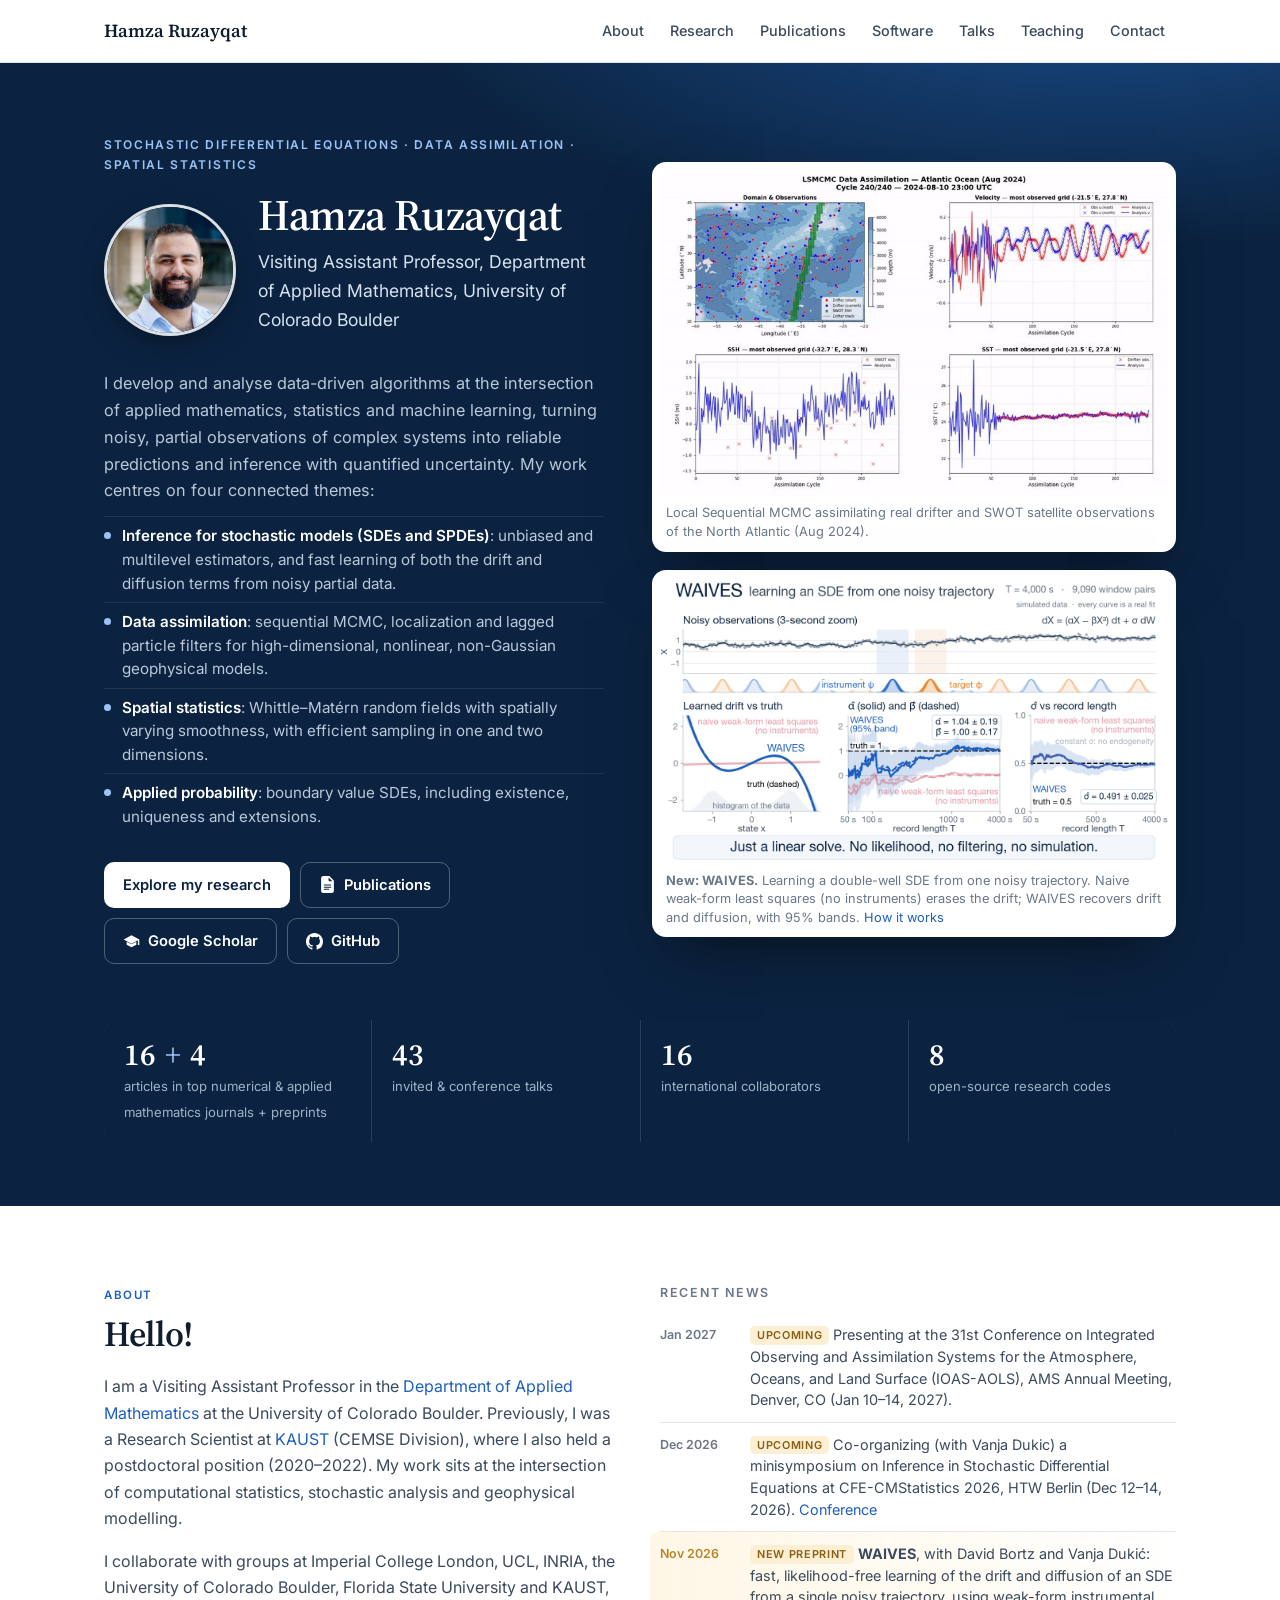
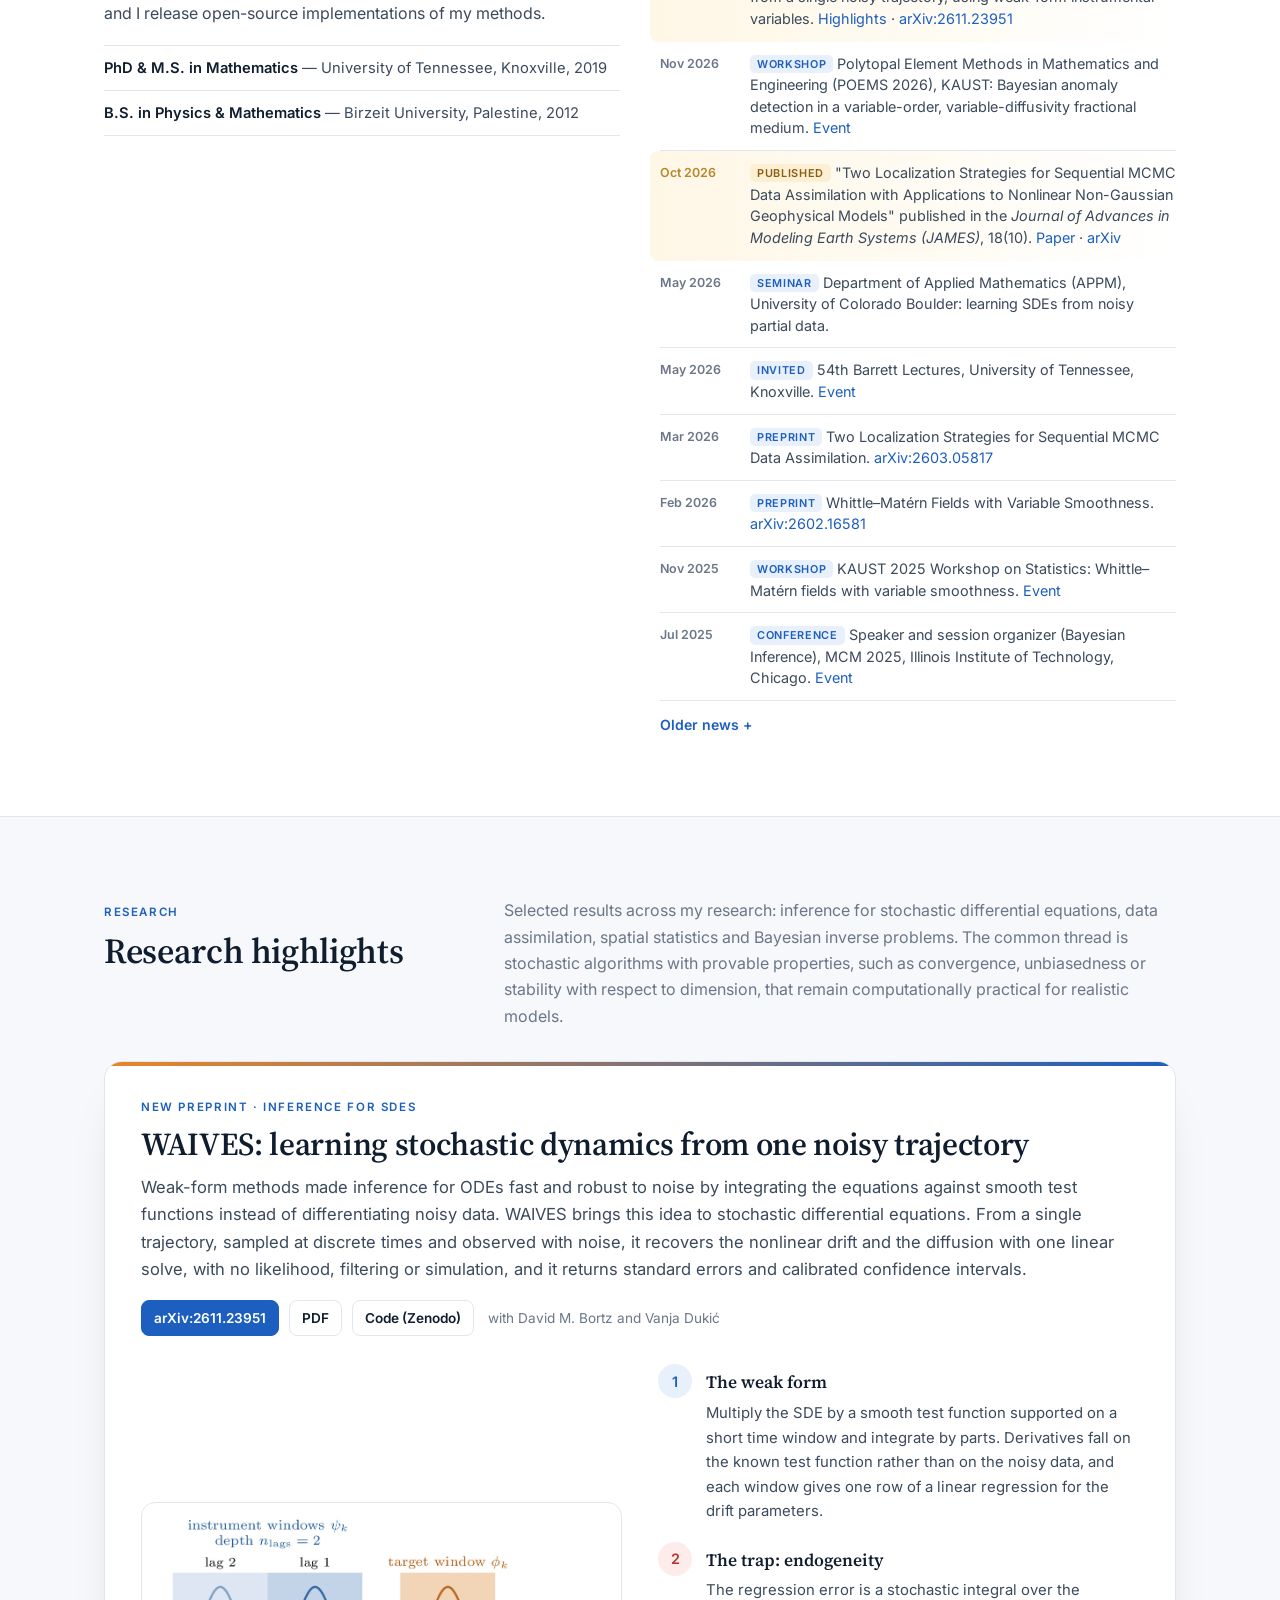
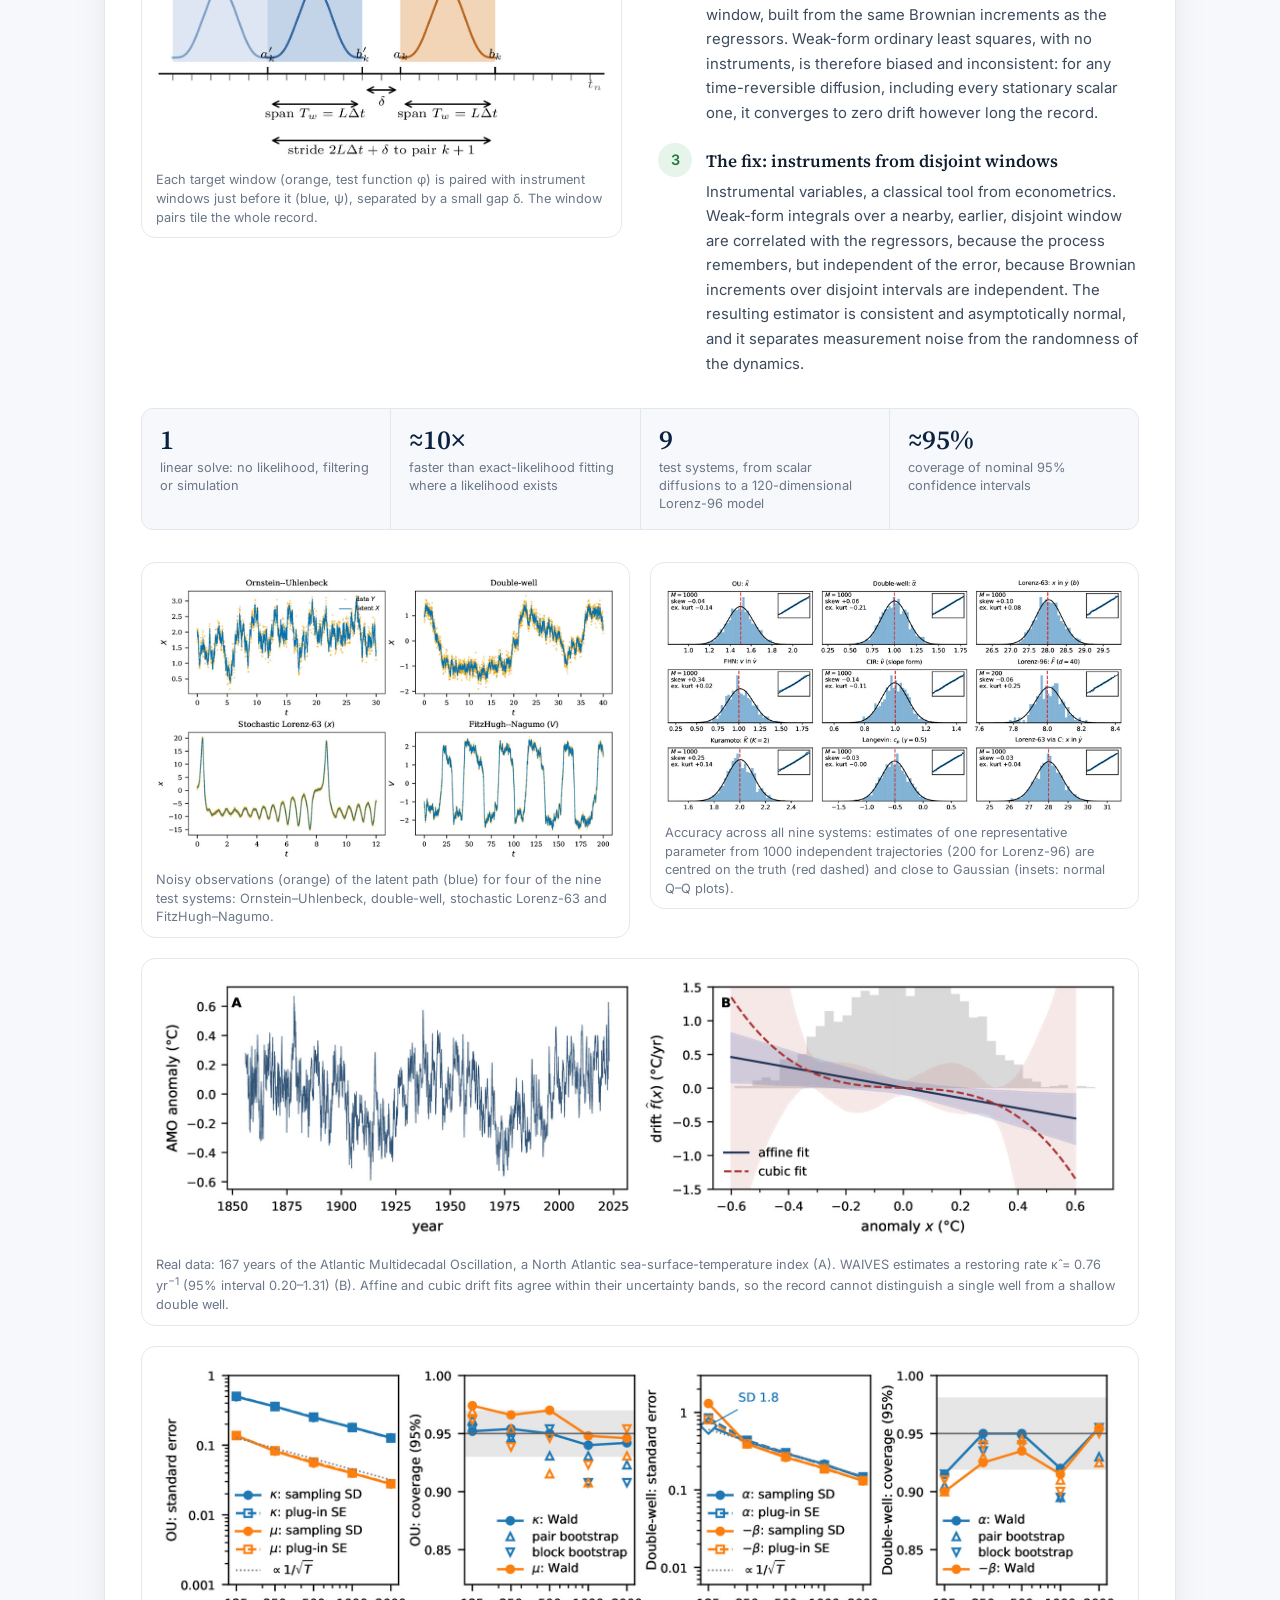
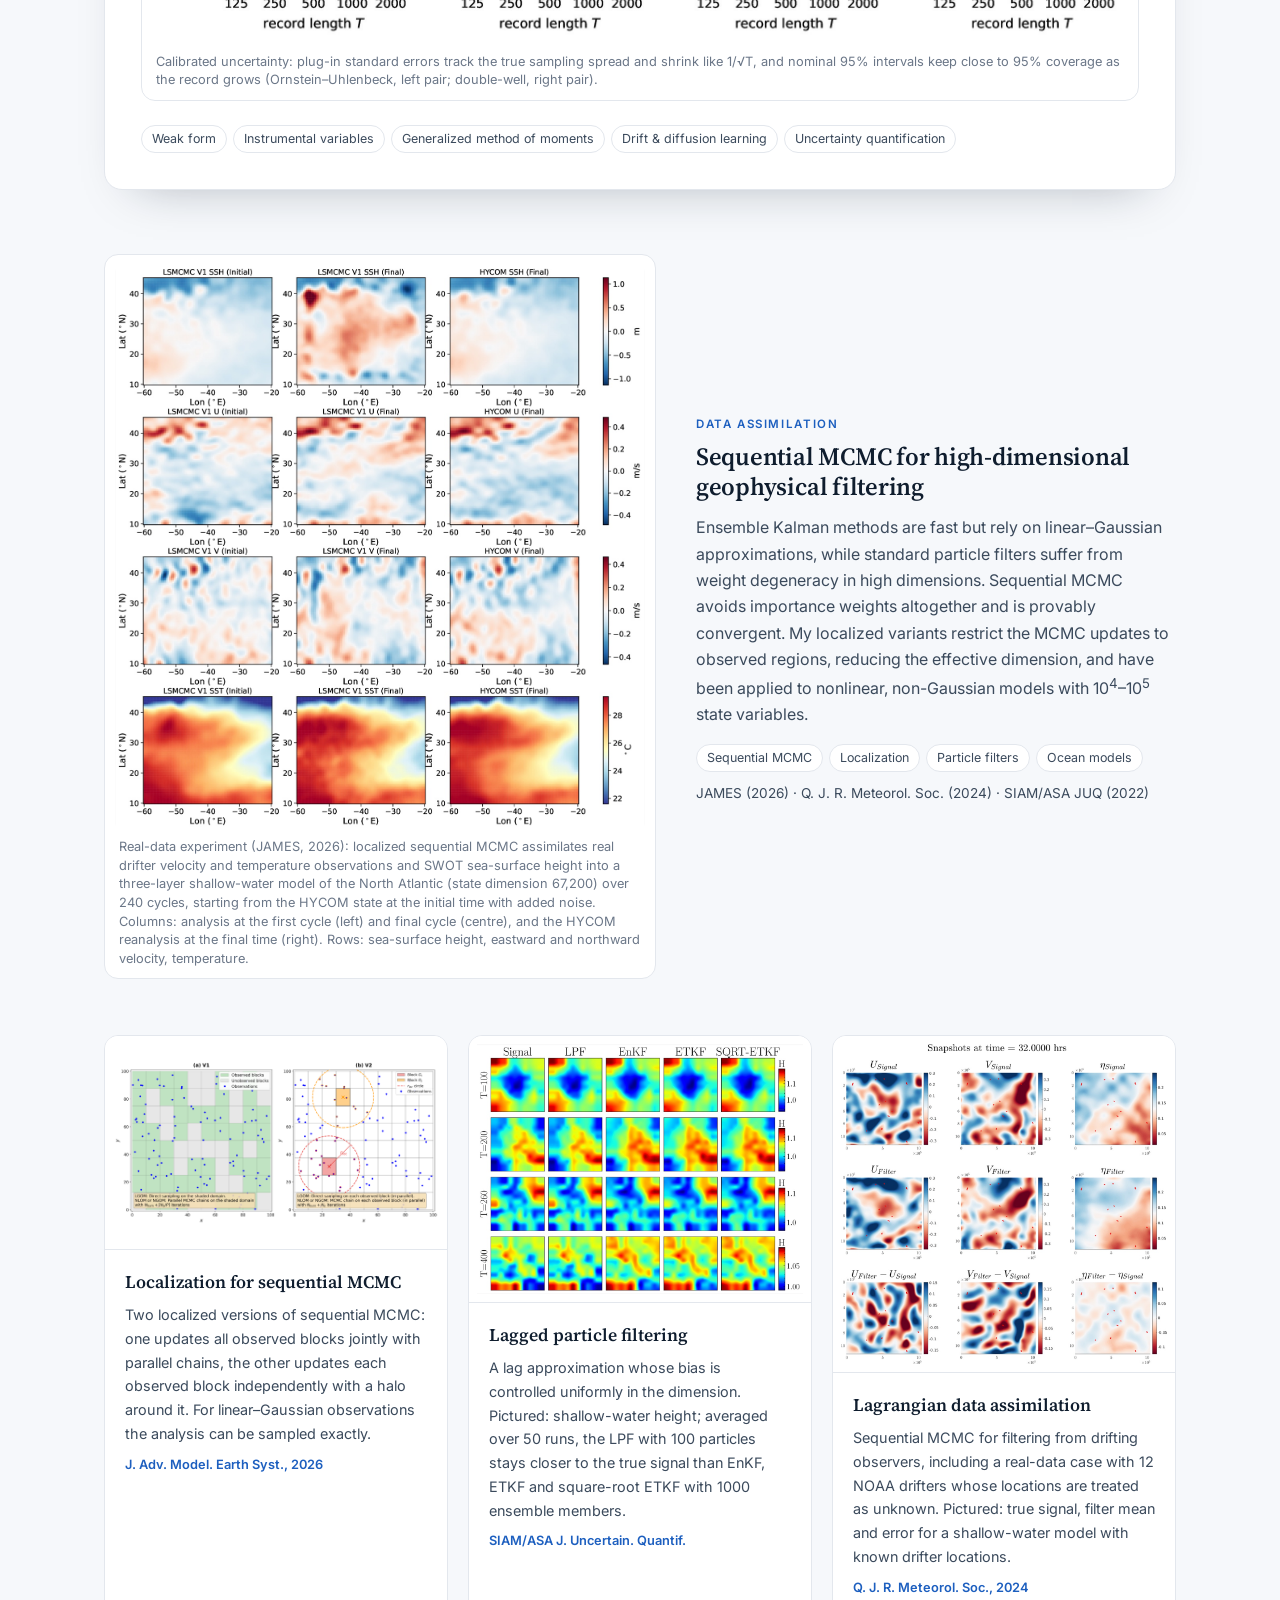
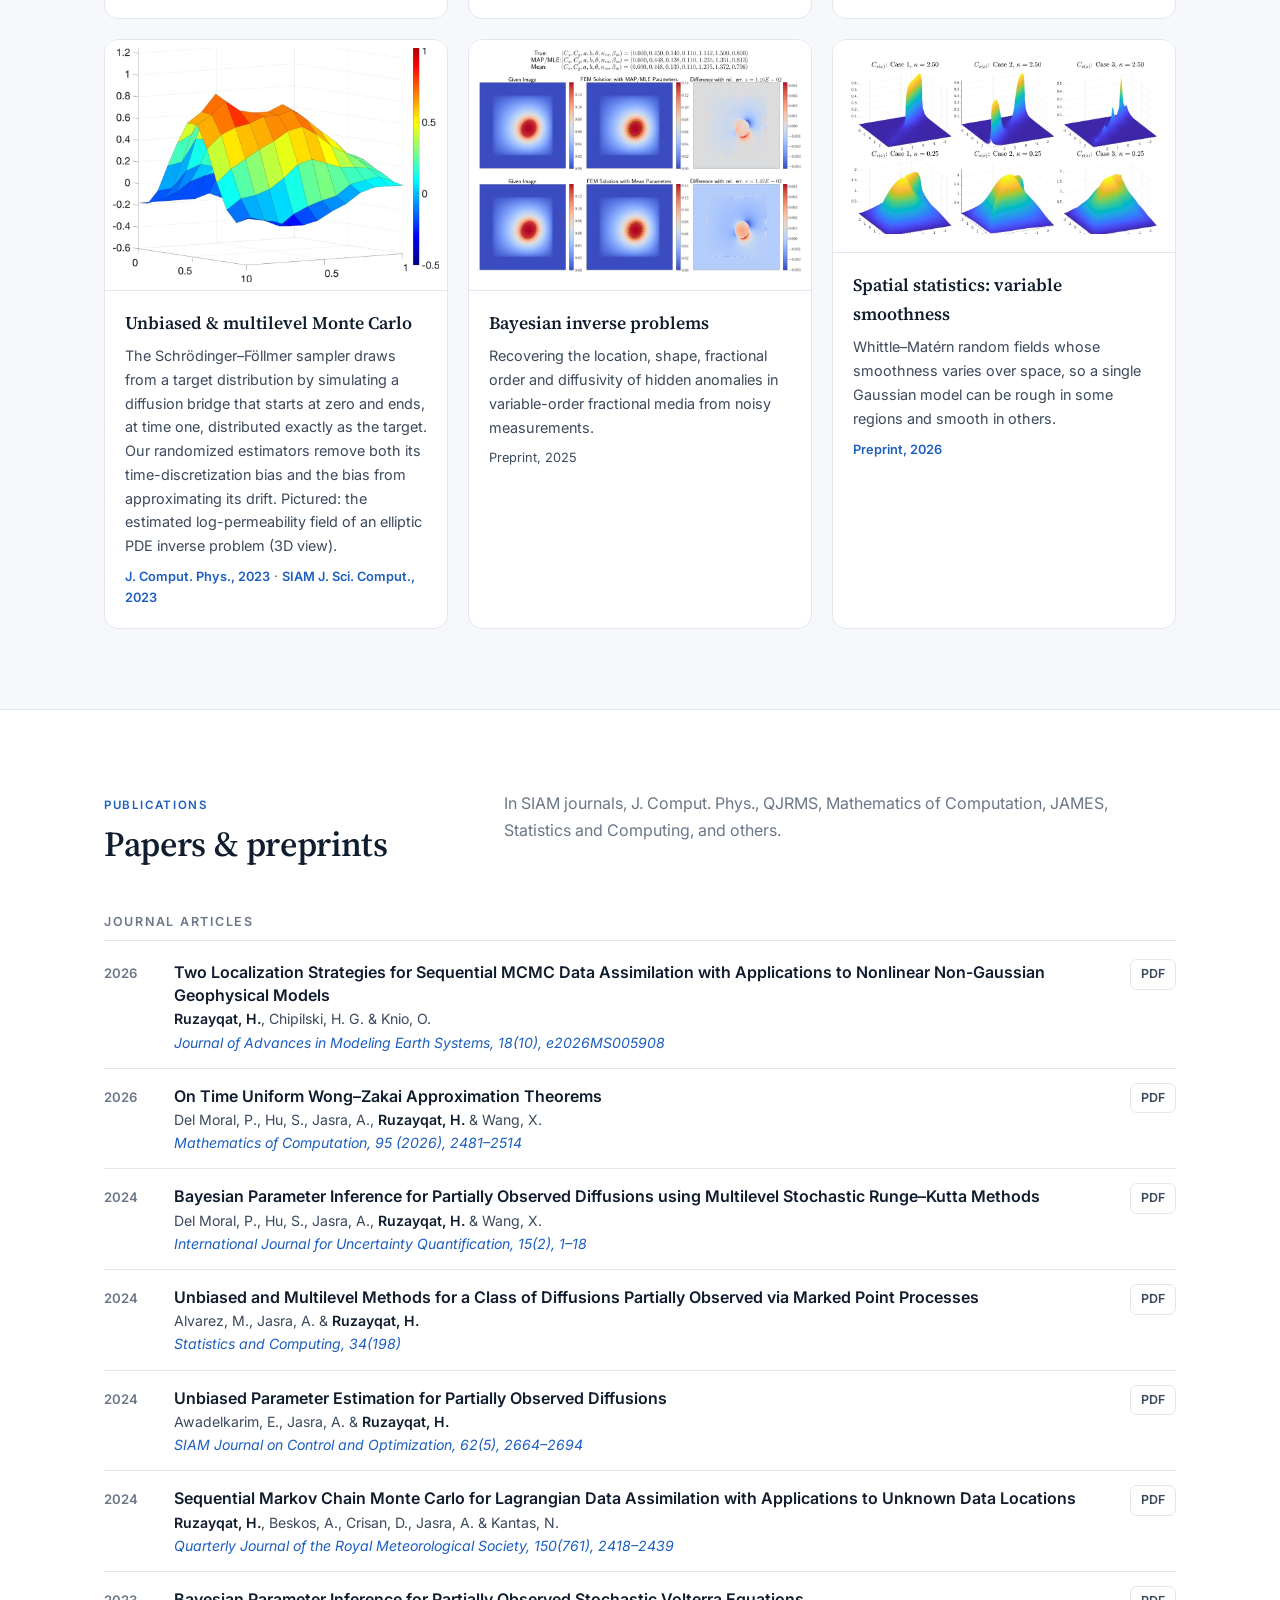
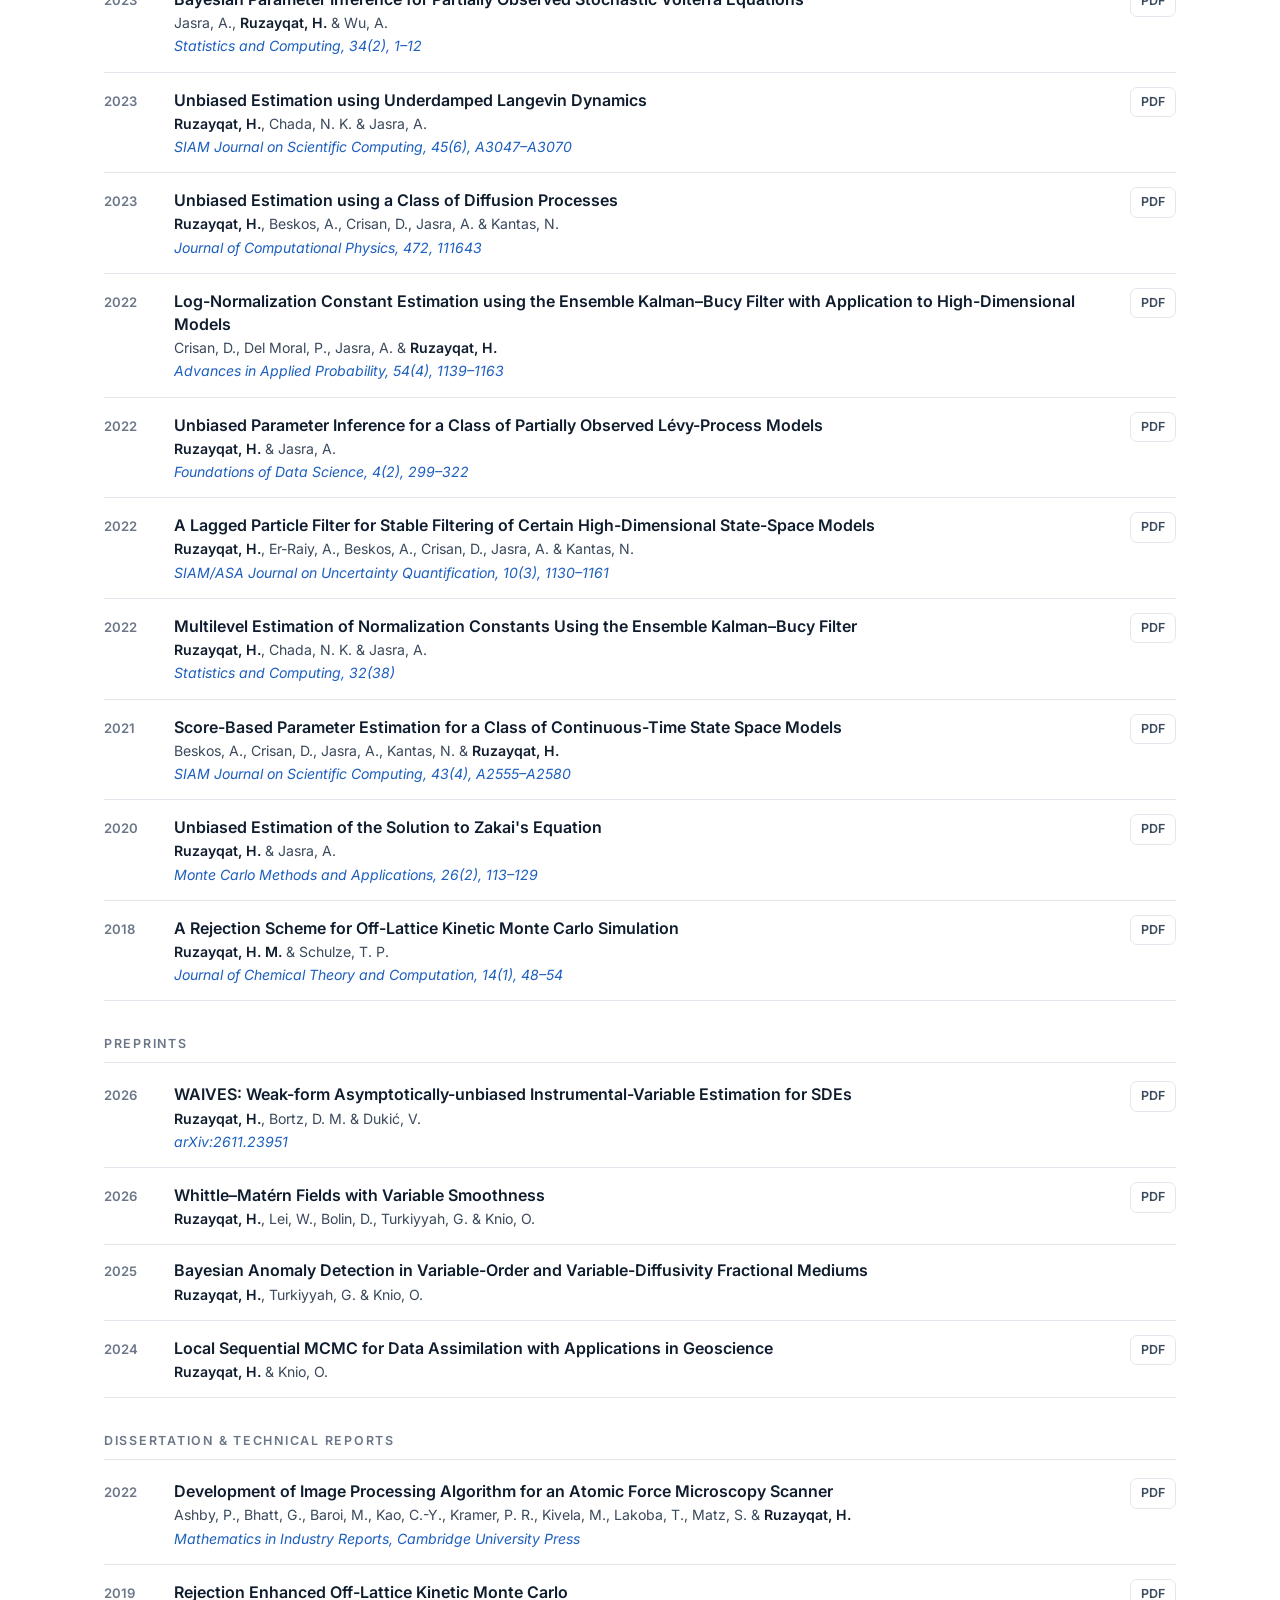
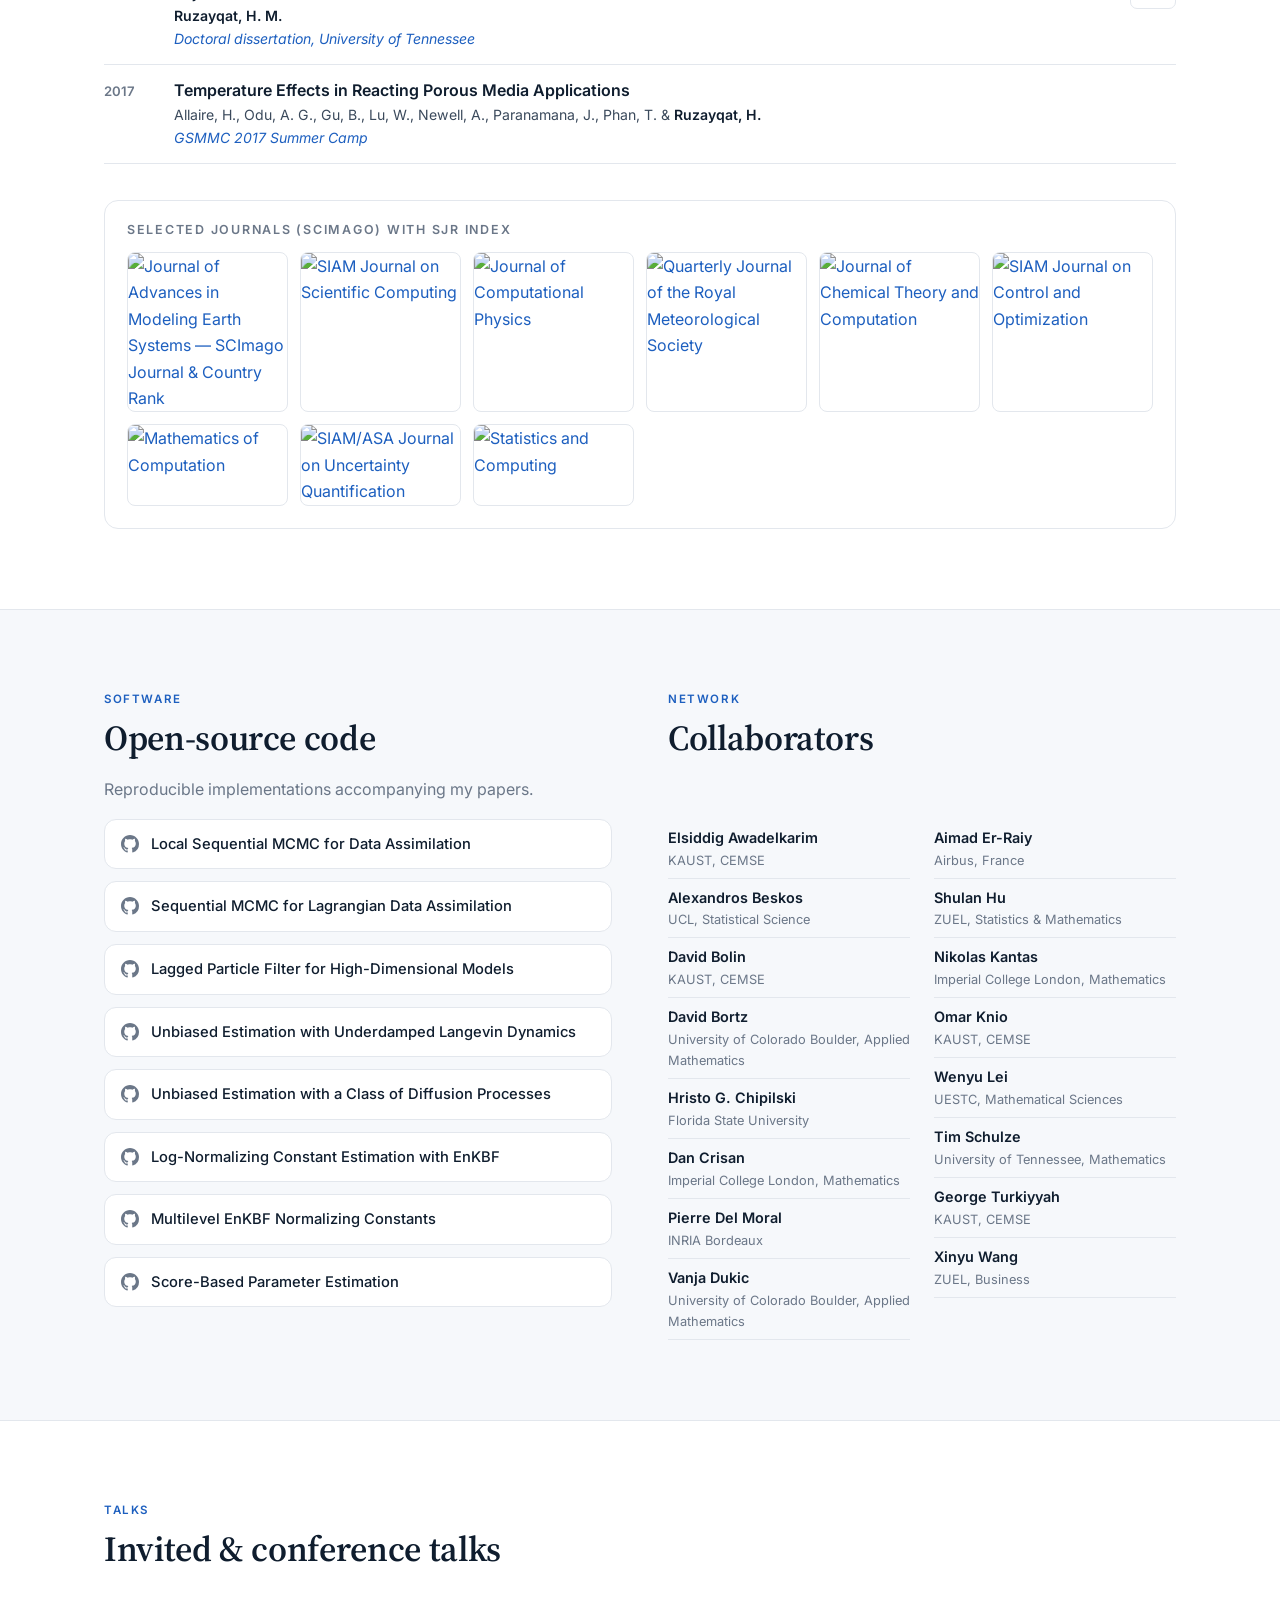
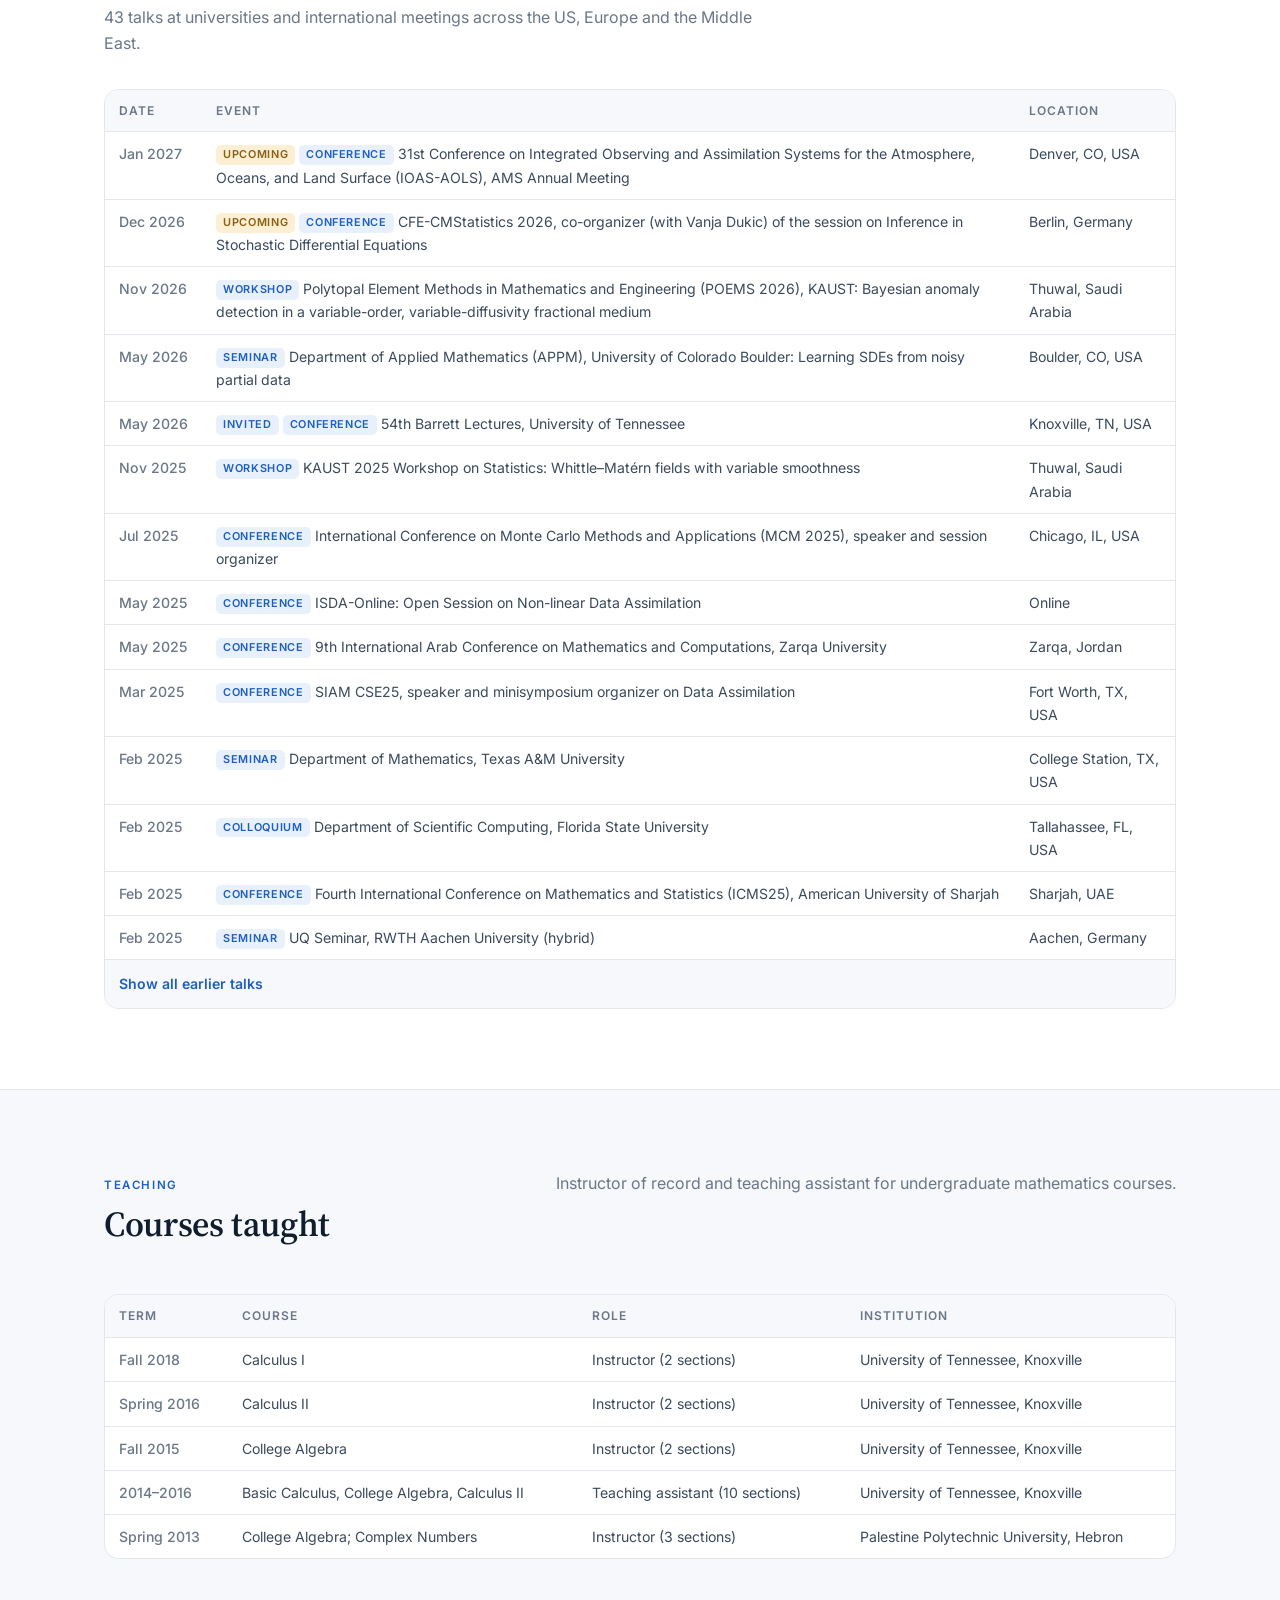
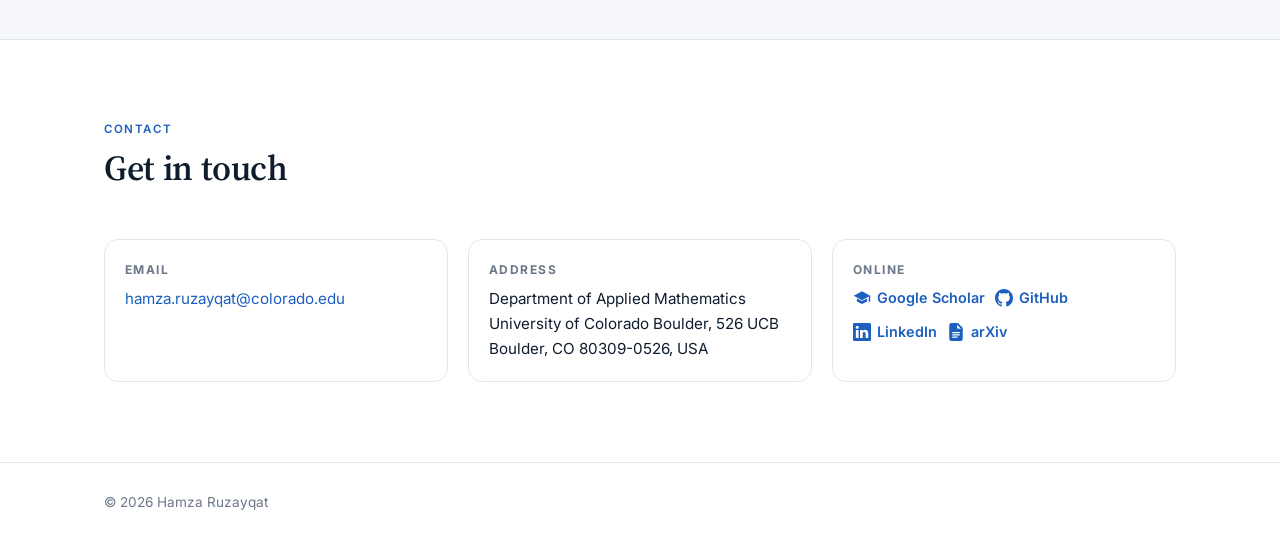
==== commit 78f68cd4: "WAIVES video: "First: naive weak form" and "Next: WAIVES" step slides The animation now runs in two " ====
--- a/index.html
+++ b/index.html
@@ -118,9 +118,9 @@
             Atlantic (Aug 2024).</figcaption>
         </figure>
         <figure class="hero-media" style="margin:0">
-          <video autoplay muted loop playsinline preload="auto" width="1280" height="720" poster="images/web/waives_poster.jpg?v=3" aria-label="Animation of WAIVES learning the drift and the diffusion coefficient of a double-well SDE from one noisy trajectory, compared with naive estimators">
-            <source src="images/web/waives_animation.mp4?v=3" type="video/mp4" />
-            <img src="images/web/waives_poster.jpg?v=3" alt="WAIVES recovers the drift and diffusion of a double-well SDE, while naive weak-form least squares without instruments returns a flat drift" />
+          <video autoplay muted loop playsinline preload="auto" width="1280" height="720" poster="images/web/waives_poster.jpg?v=4" aria-label="Animation of WAIVES learning the drift and the diffusion coefficient of a double-well SDE from one noisy trajectory, compared with naive estimators">
+            <source src="images/web/waives_animation.mp4?v=4" type="video/mp4" />
+            <img src="images/web/waives_poster.jpg?v=4" alt="WAIVES recovers the drift and diffusion of a double-well SDE, while naive weak-form least squares without instruments returns a flat drift" />
           </video>
           <figcaption><b>New: WAIVES.</b> Learning a double-well SDE from one noisy trajectory. Naive weak-form least
             squares (no instruments) erases the drift; WAIVES recovers drift and diffusion, with 95% bands. <a href="#waives">How it works</a></figcaption>
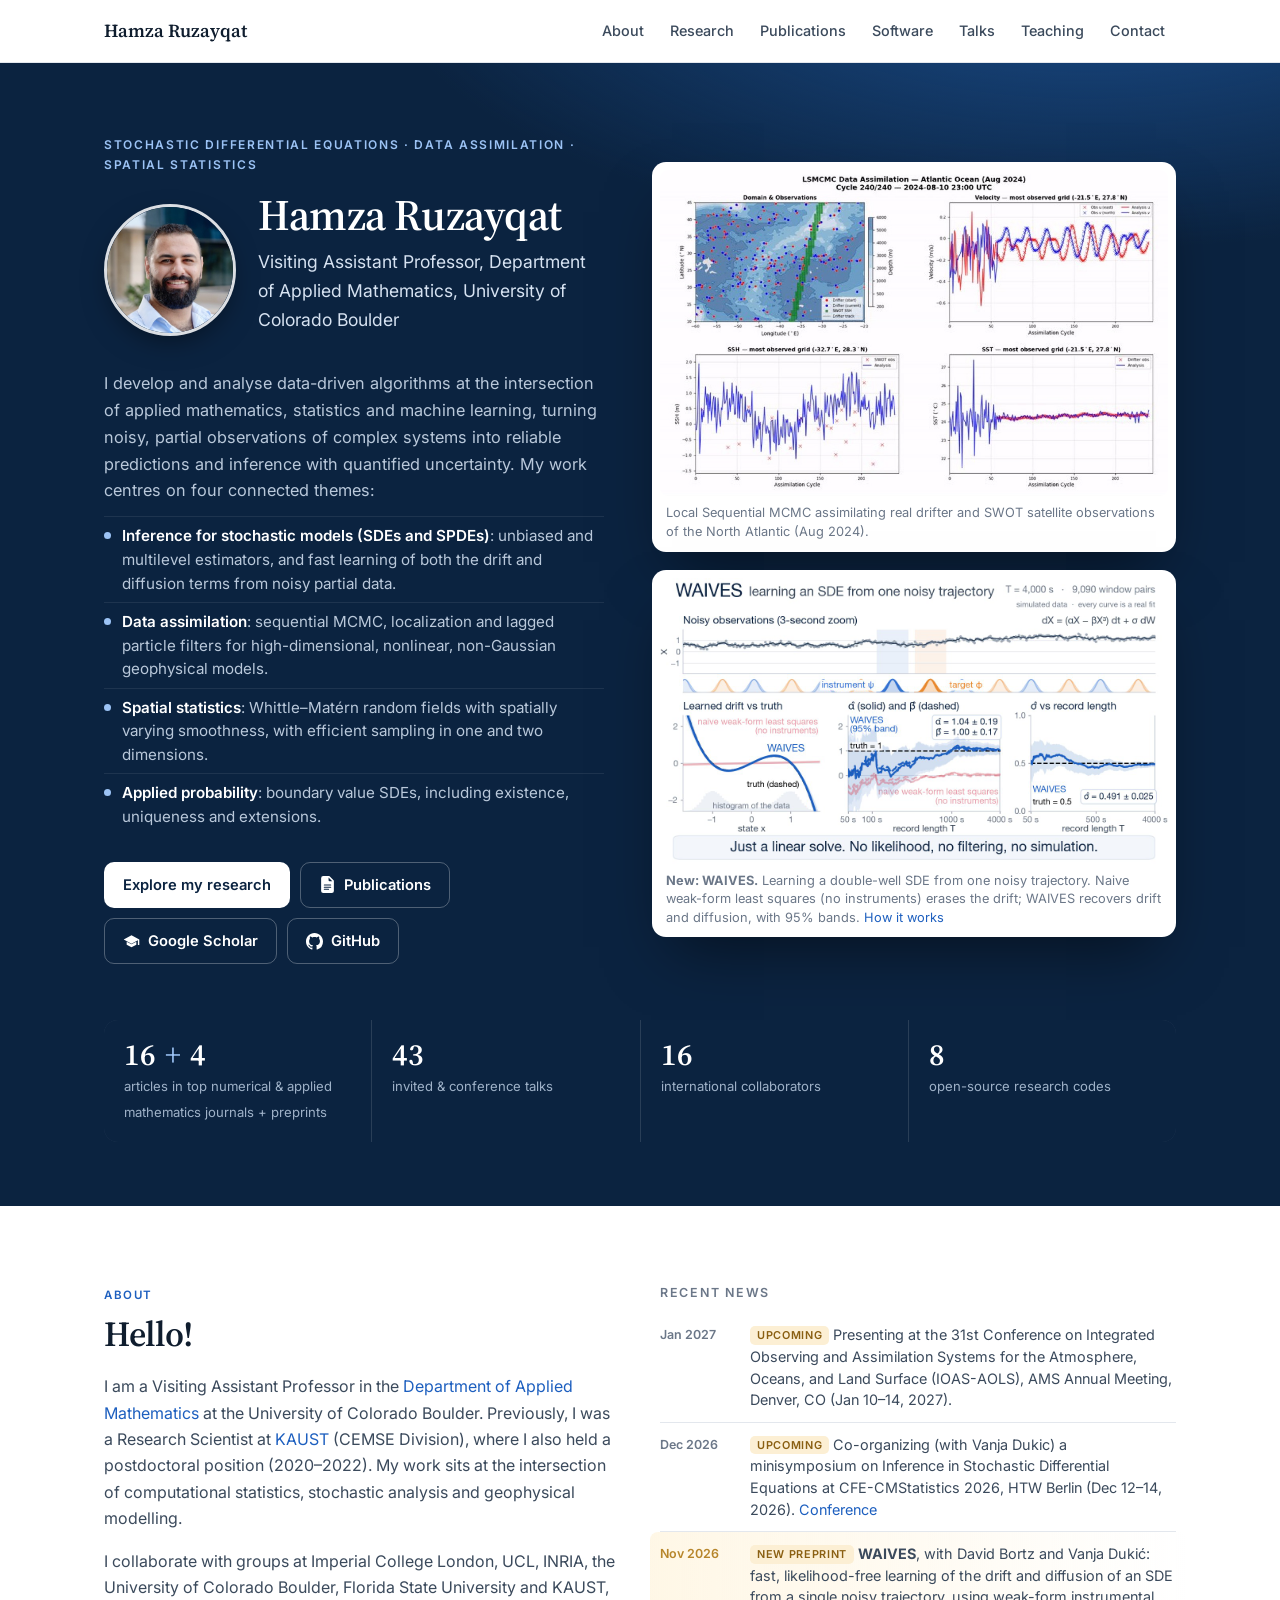
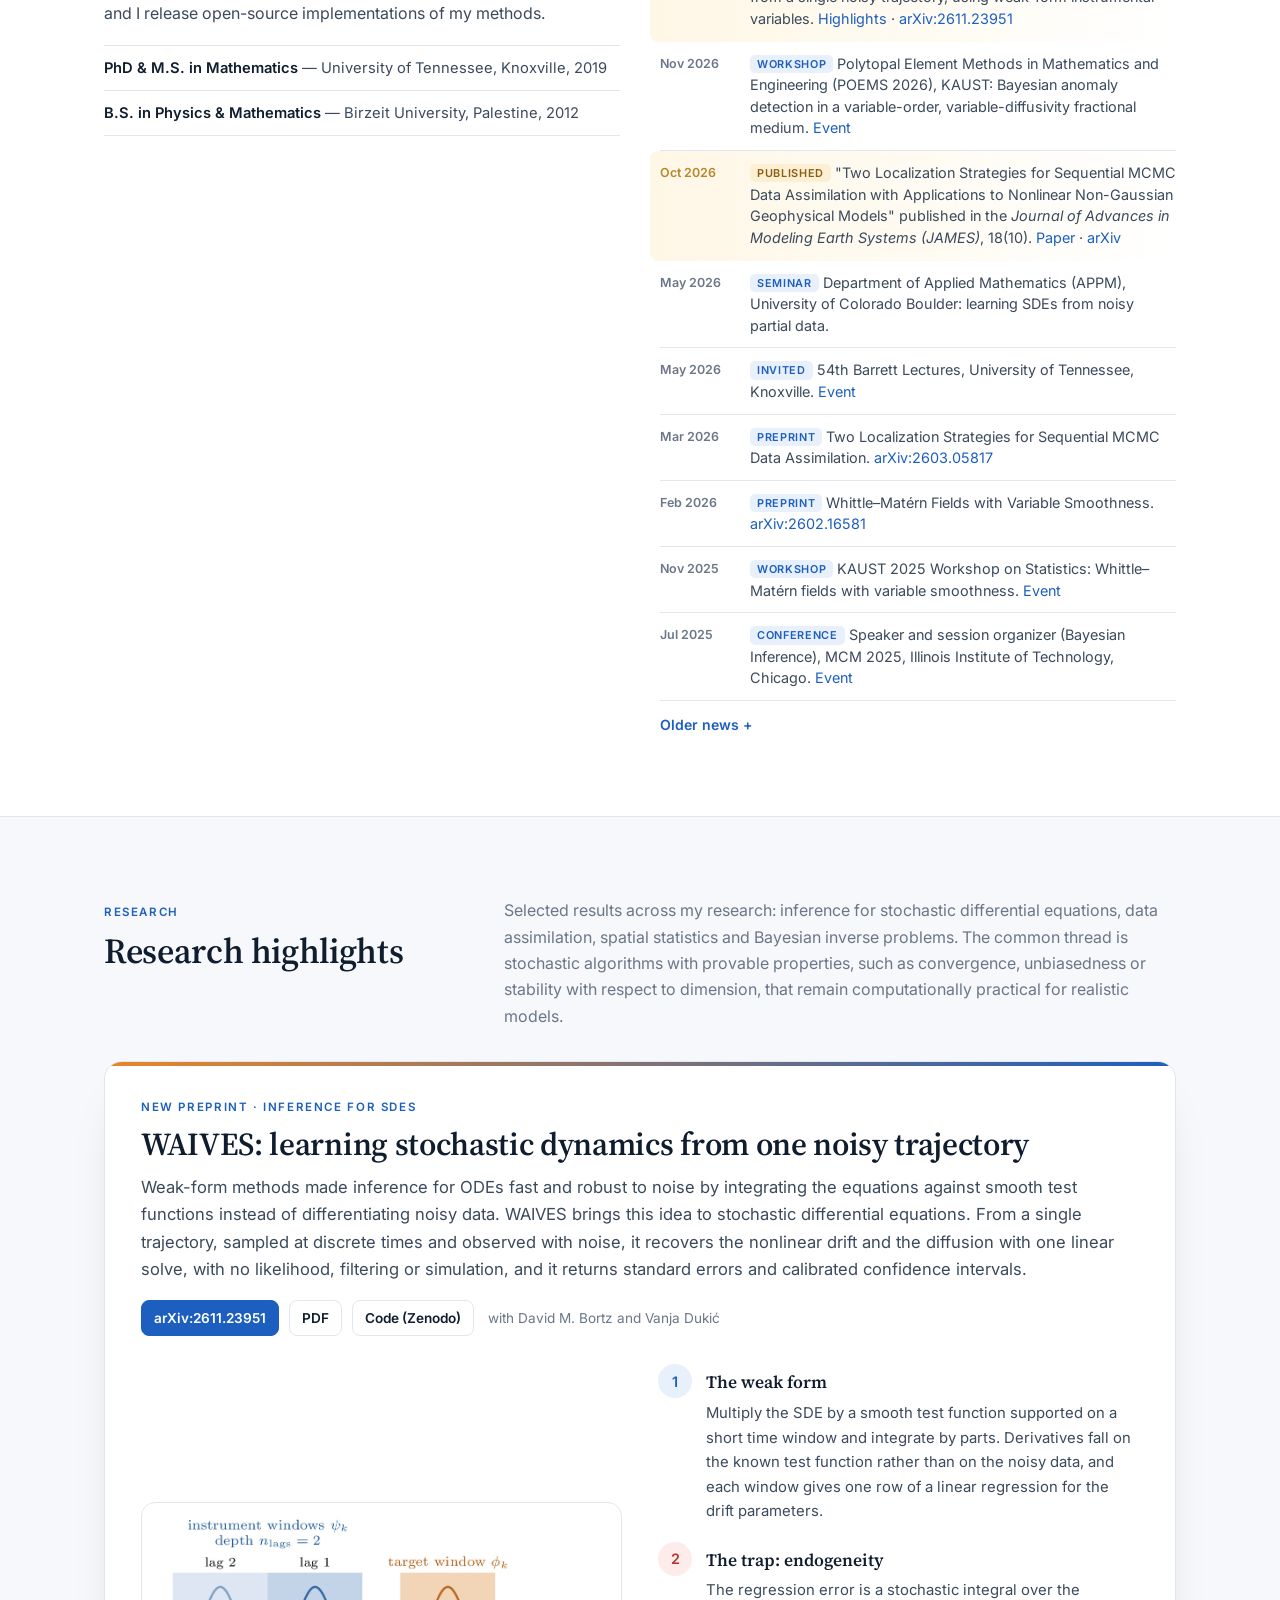
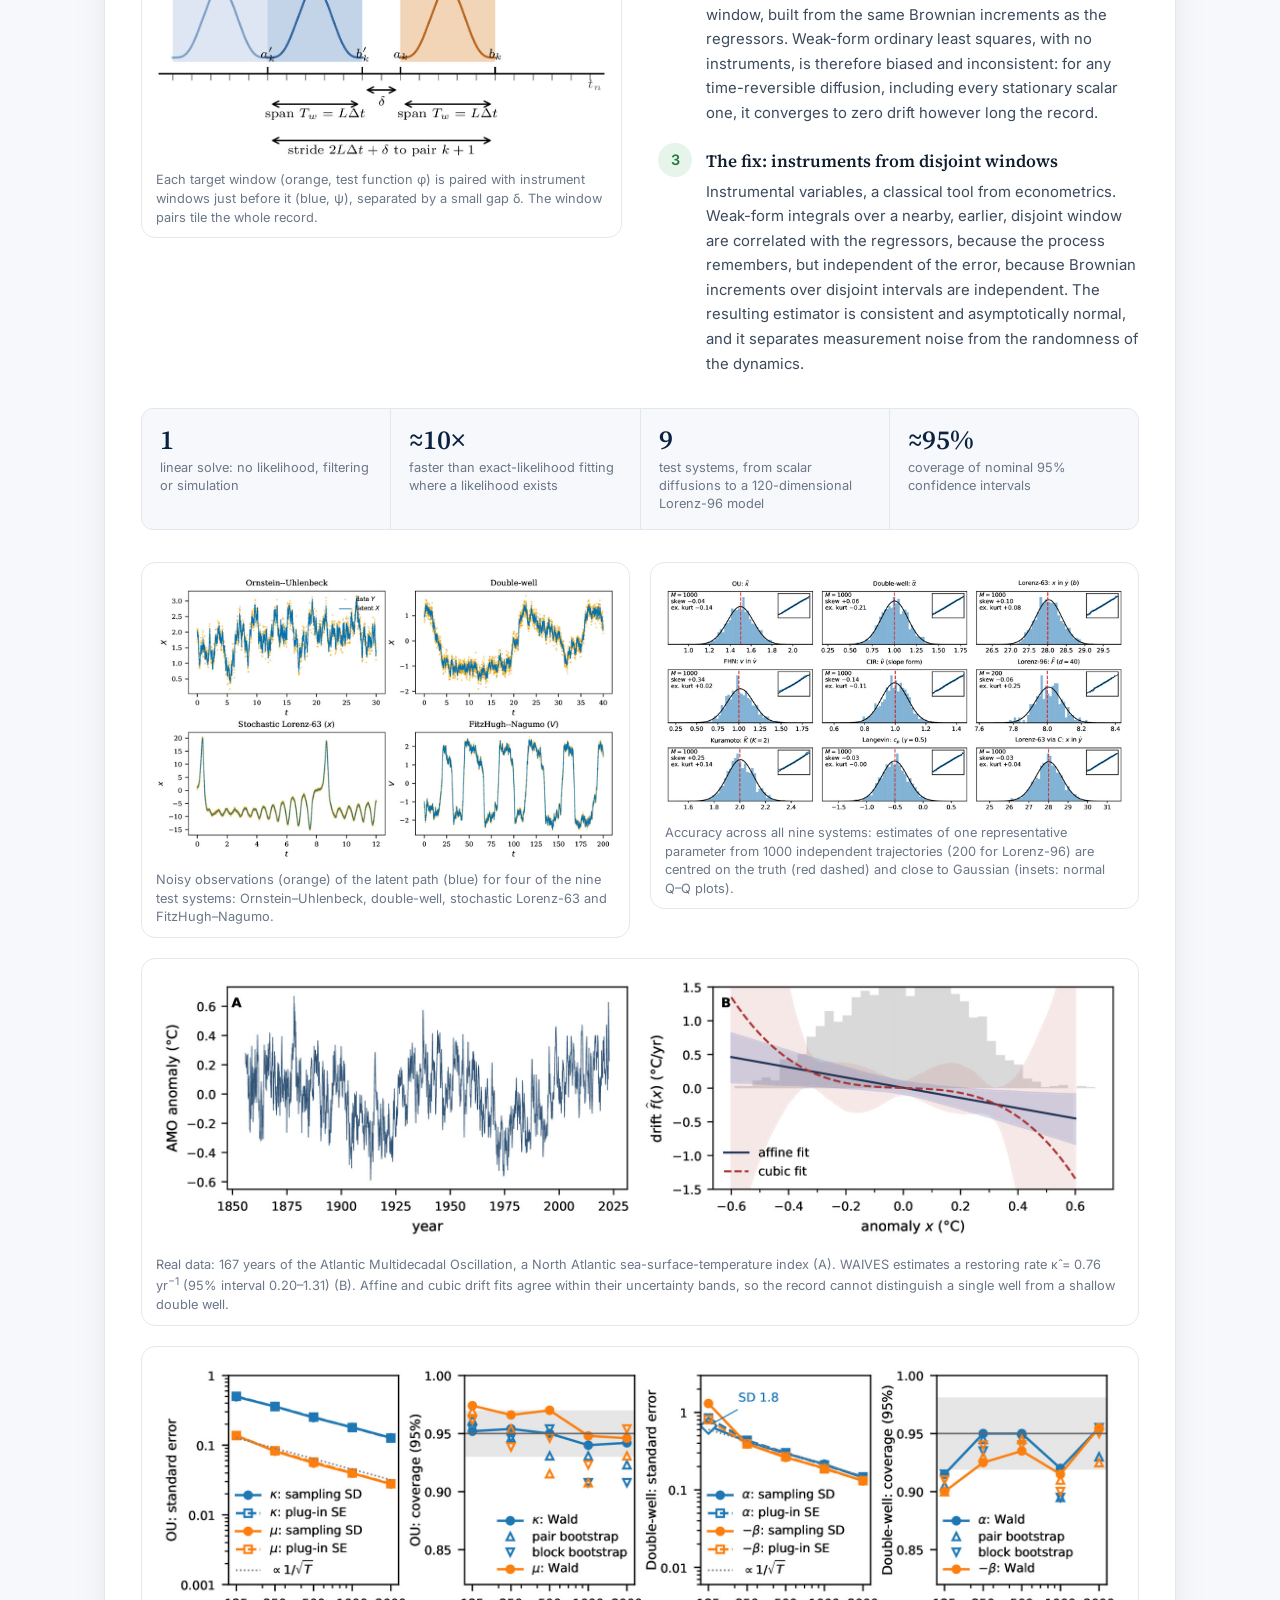
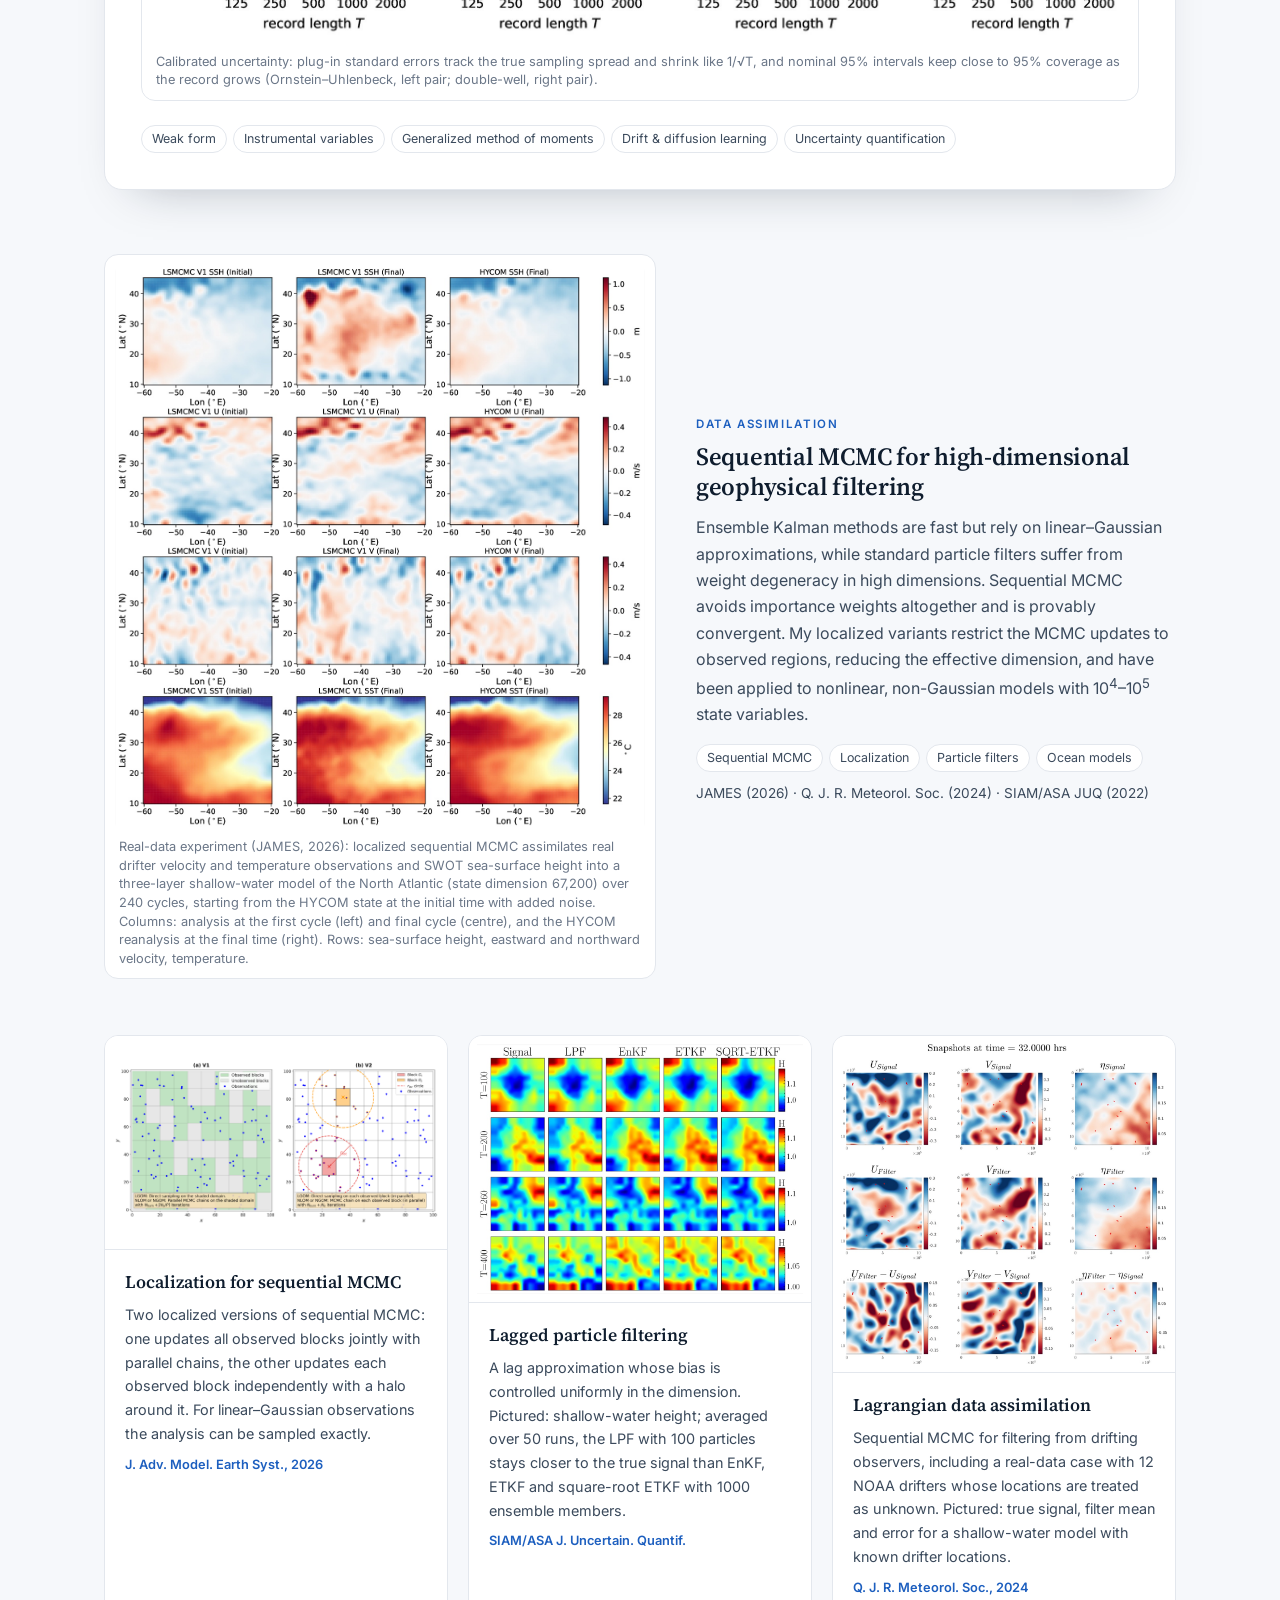
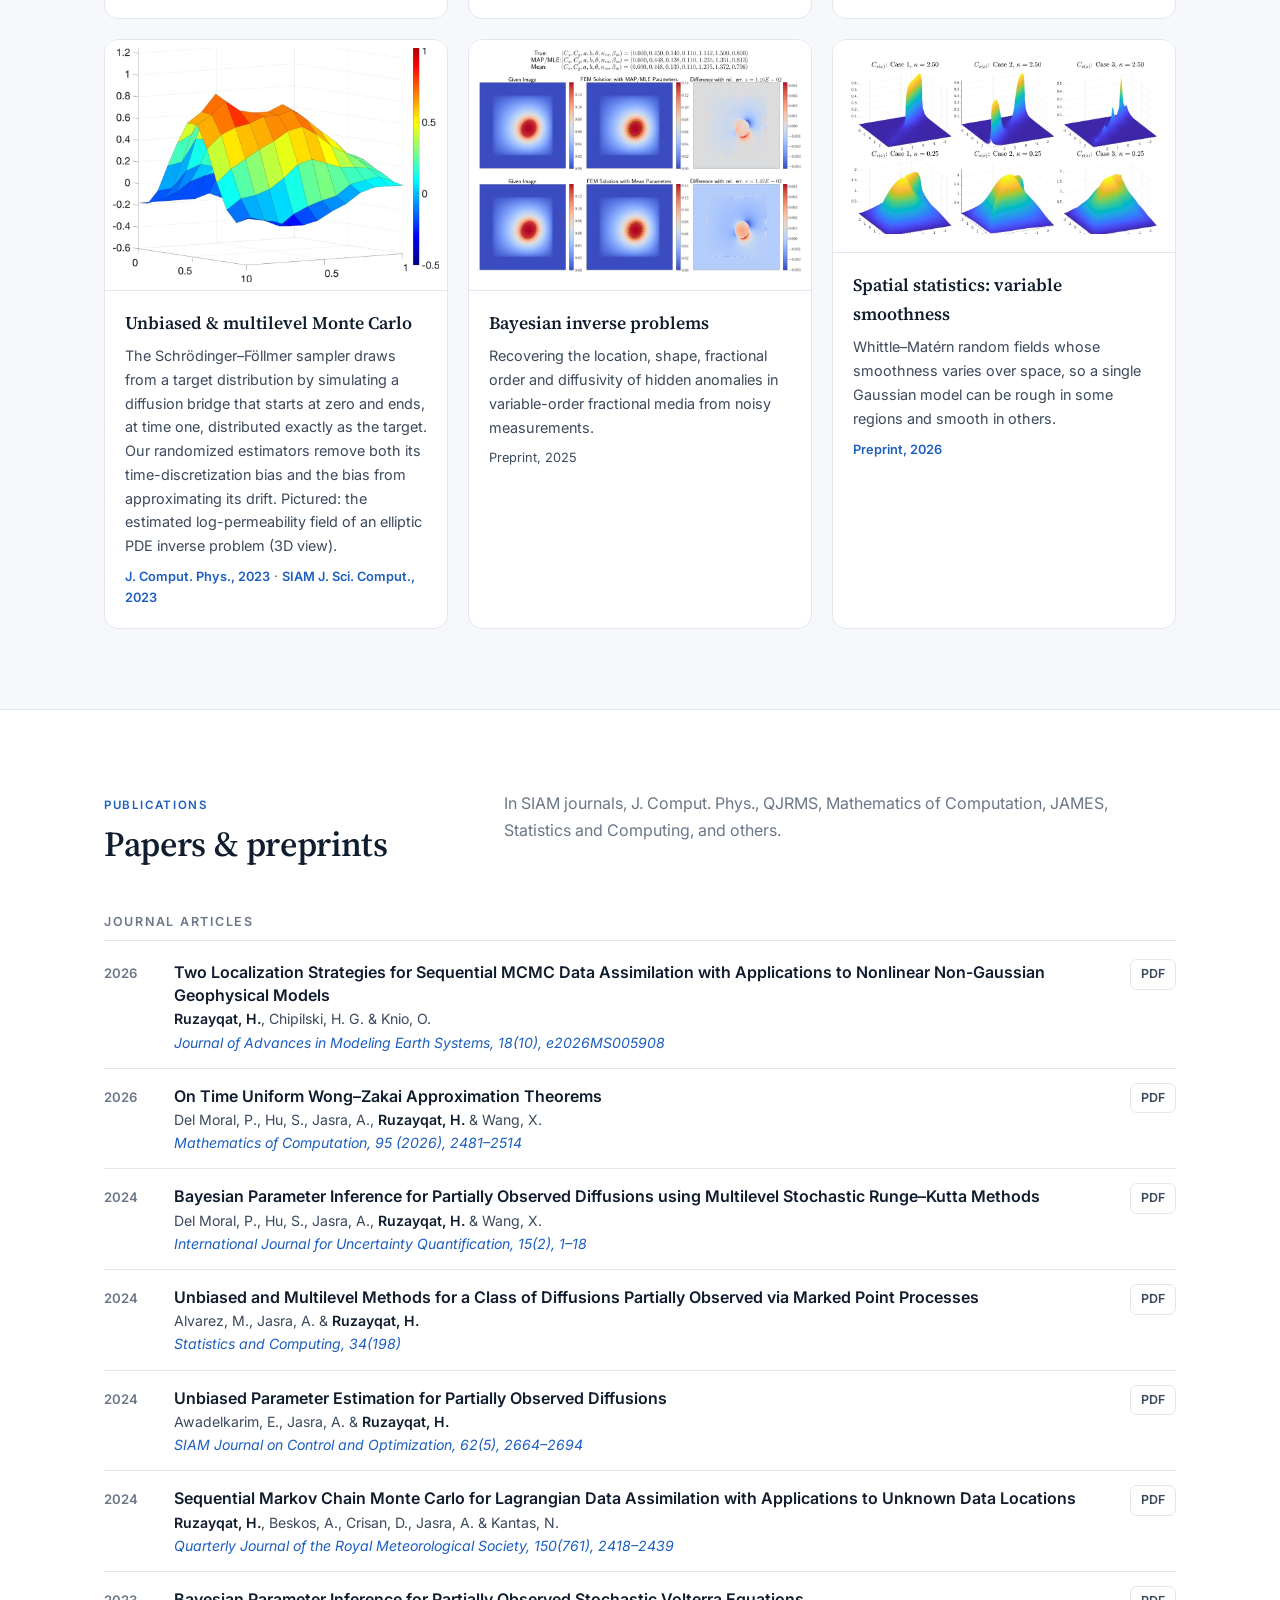
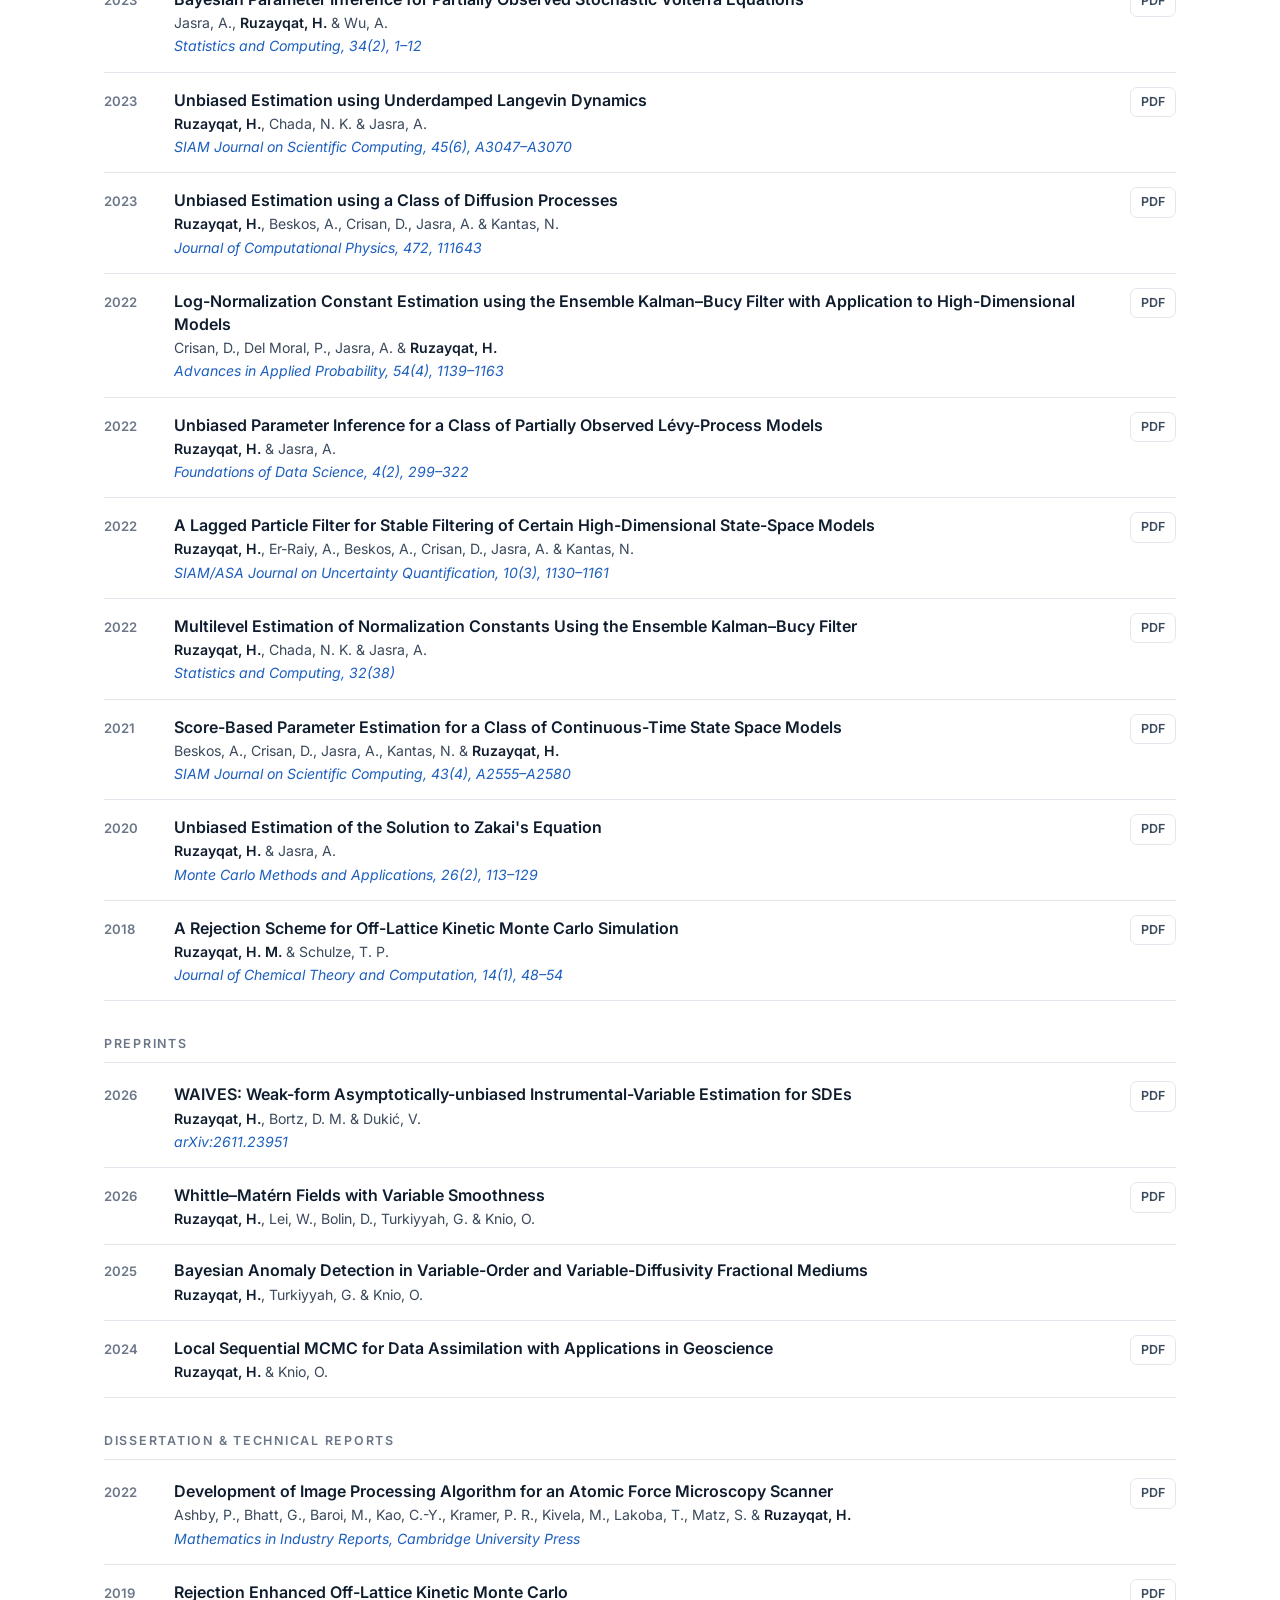
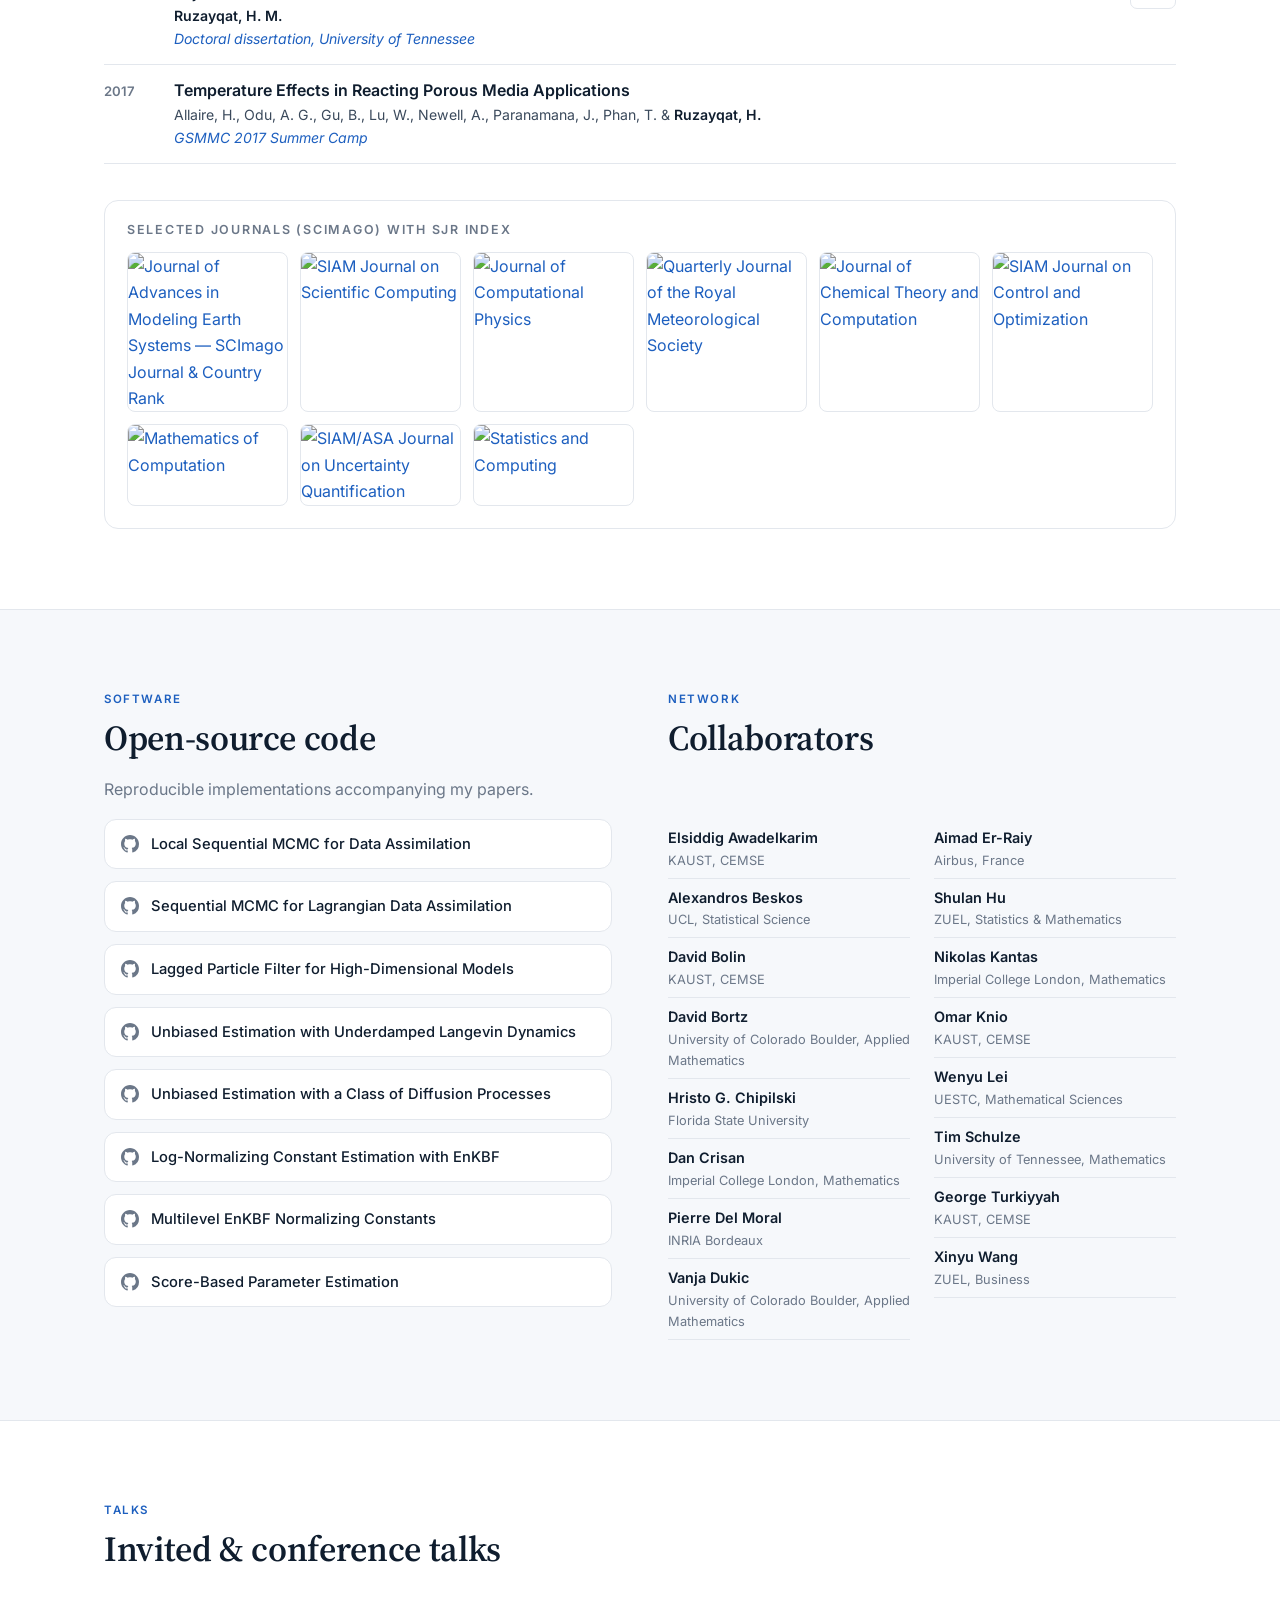
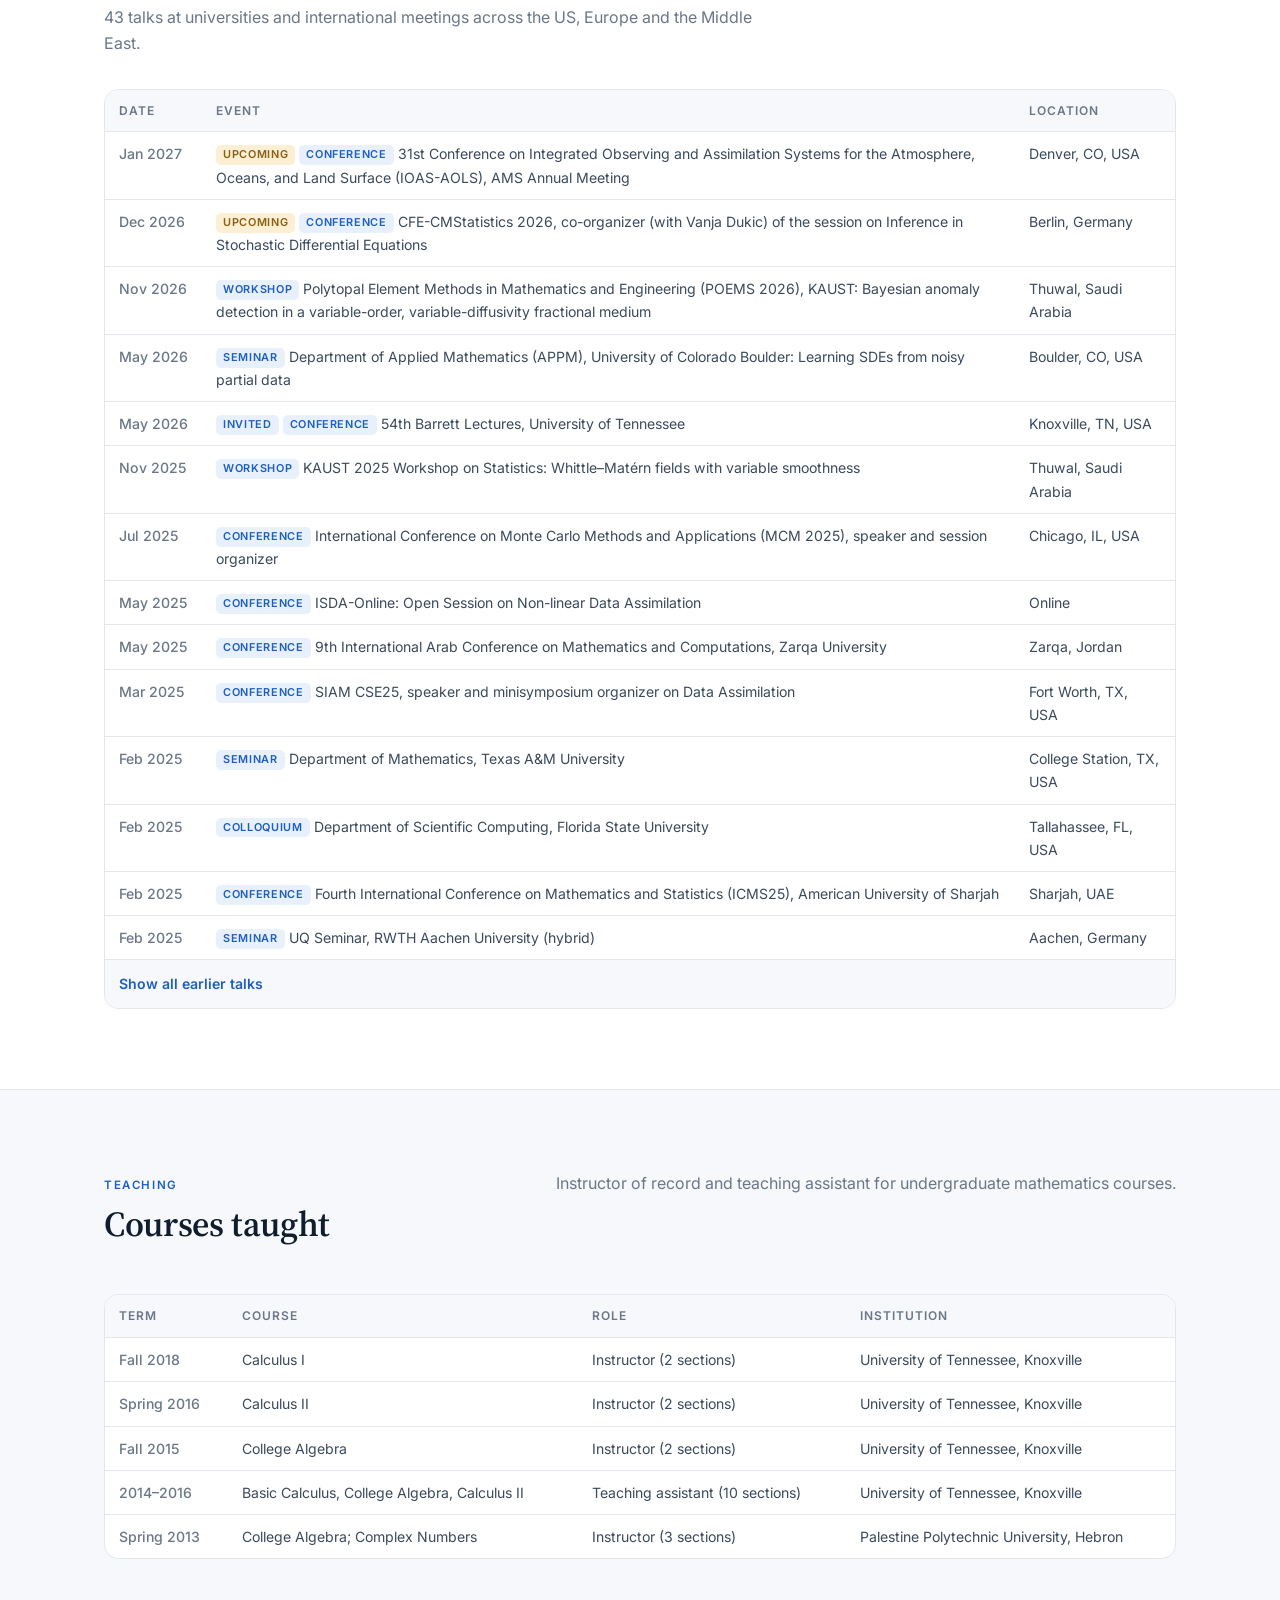
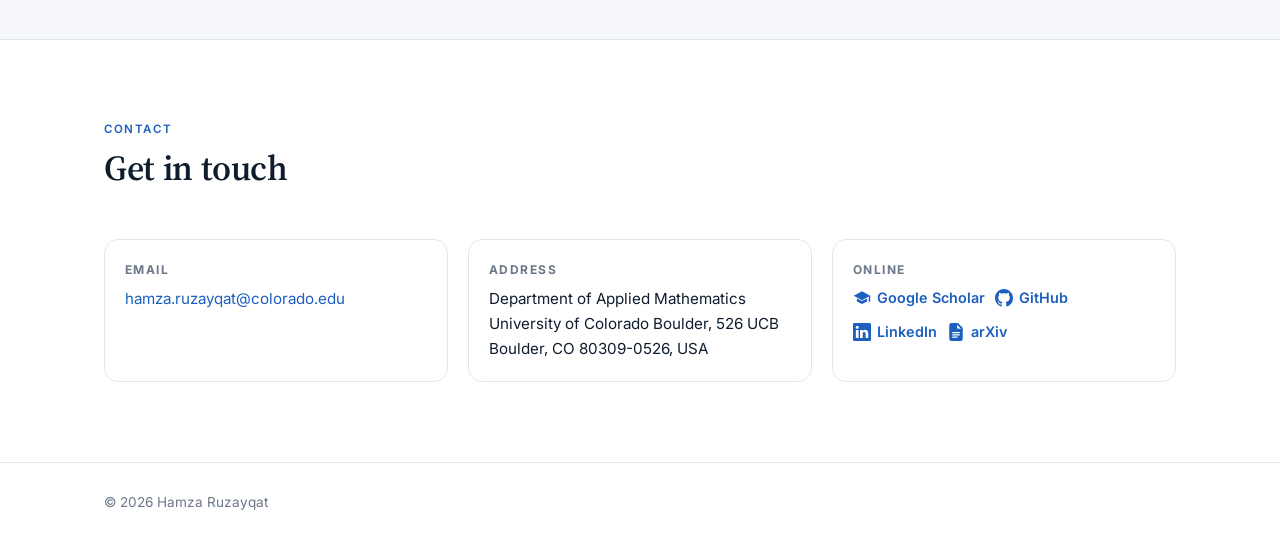
==== commit 524b091e: "WAIVES video: sigma learned by WAIVES only (no naive OLS sigma) The sigma panel stays empty during t" ====
--- a/index.html
+++ b/index.html
@@ -118,9 +118,9 @@
             Atlantic (Aug 2024).</figcaption>
         </figure>
         <figure class="hero-media" style="margin:0">
-          <video autoplay muted loop playsinline preload="auto" width="1280" height="720" poster="images/web/waives_poster.jpg?v=4" aria-label="Animation of WAIVES learning the drift and the diffusion coefficient of a double-well SDE from one noisy trajectory, compared with naive estimators">
-            <source src="images/web/waives_animation.mp4?v=4" type="video/mp4" />
-            <img src="images/web/waives_poster.jpg?v=4" alt="WAIVES recovers the drift and diffusion of a double-well SDE, while naive weak-form least squares without instruments returns a flat drift" />
+          <video autoplay muted loop playsinline preload="auto" width="1280" height="720" poster="images/web/waives_poster.jpg?v=5" aria-label="Animation of WAIVES learning the drift and the diffusion coefficient of a double-well SDE from one noisy trajectory, compared with naive estimators">
+            <source src="images/web/waives_animation.mp4?v=5" type="video/mp4" />
+            <img src="images/web/waives_poster.jpg?v=5" alt="WAIVES recovers the drift and diffusion of a double-well SDE, while naive weak-form least squares without instruments returns a flat drift" />
           </video>
           <figcaption><b>New: WAIVES.</b> Learning a double-well SDE from one noisy trajectory. Naive weak-form least
             squares (no instruments) erases the drift; WAIVES recovers drift and diffusion, with 95% bands. <a href="#waives">How it works</a></figcaption>
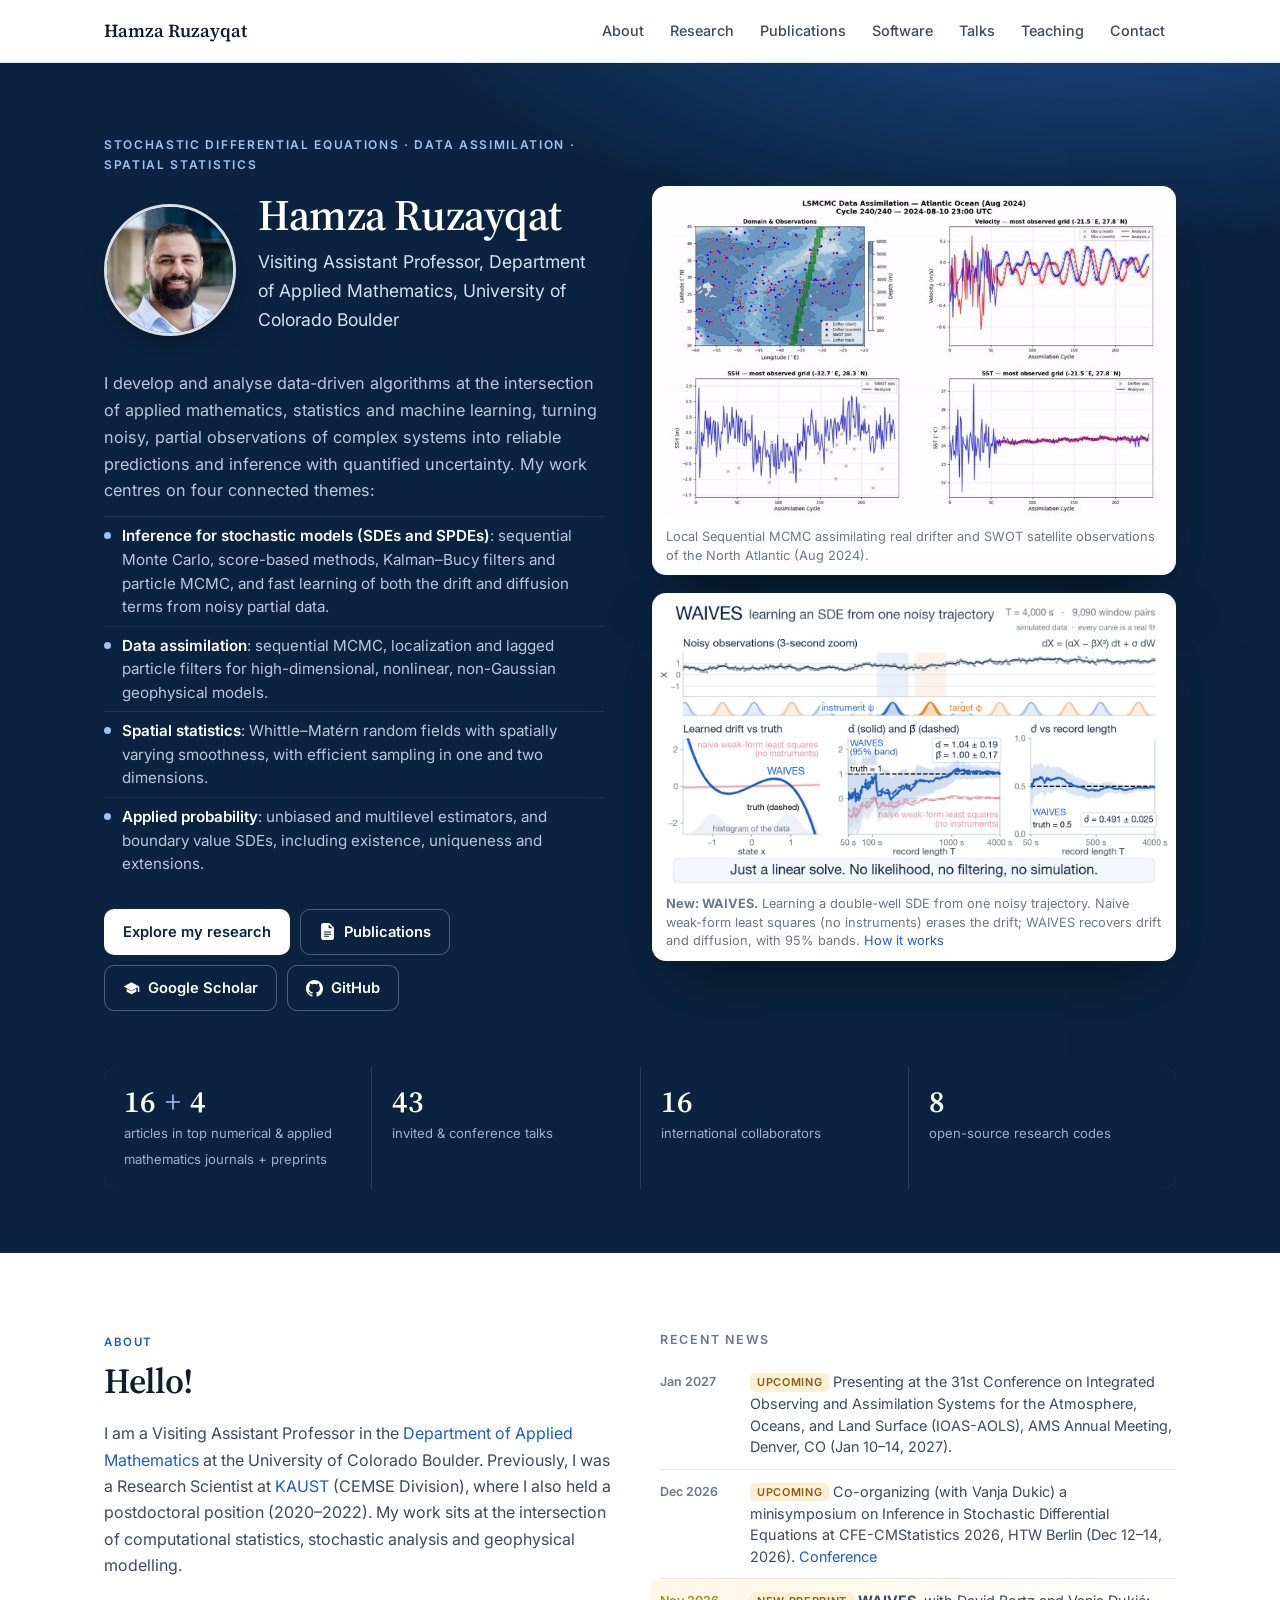
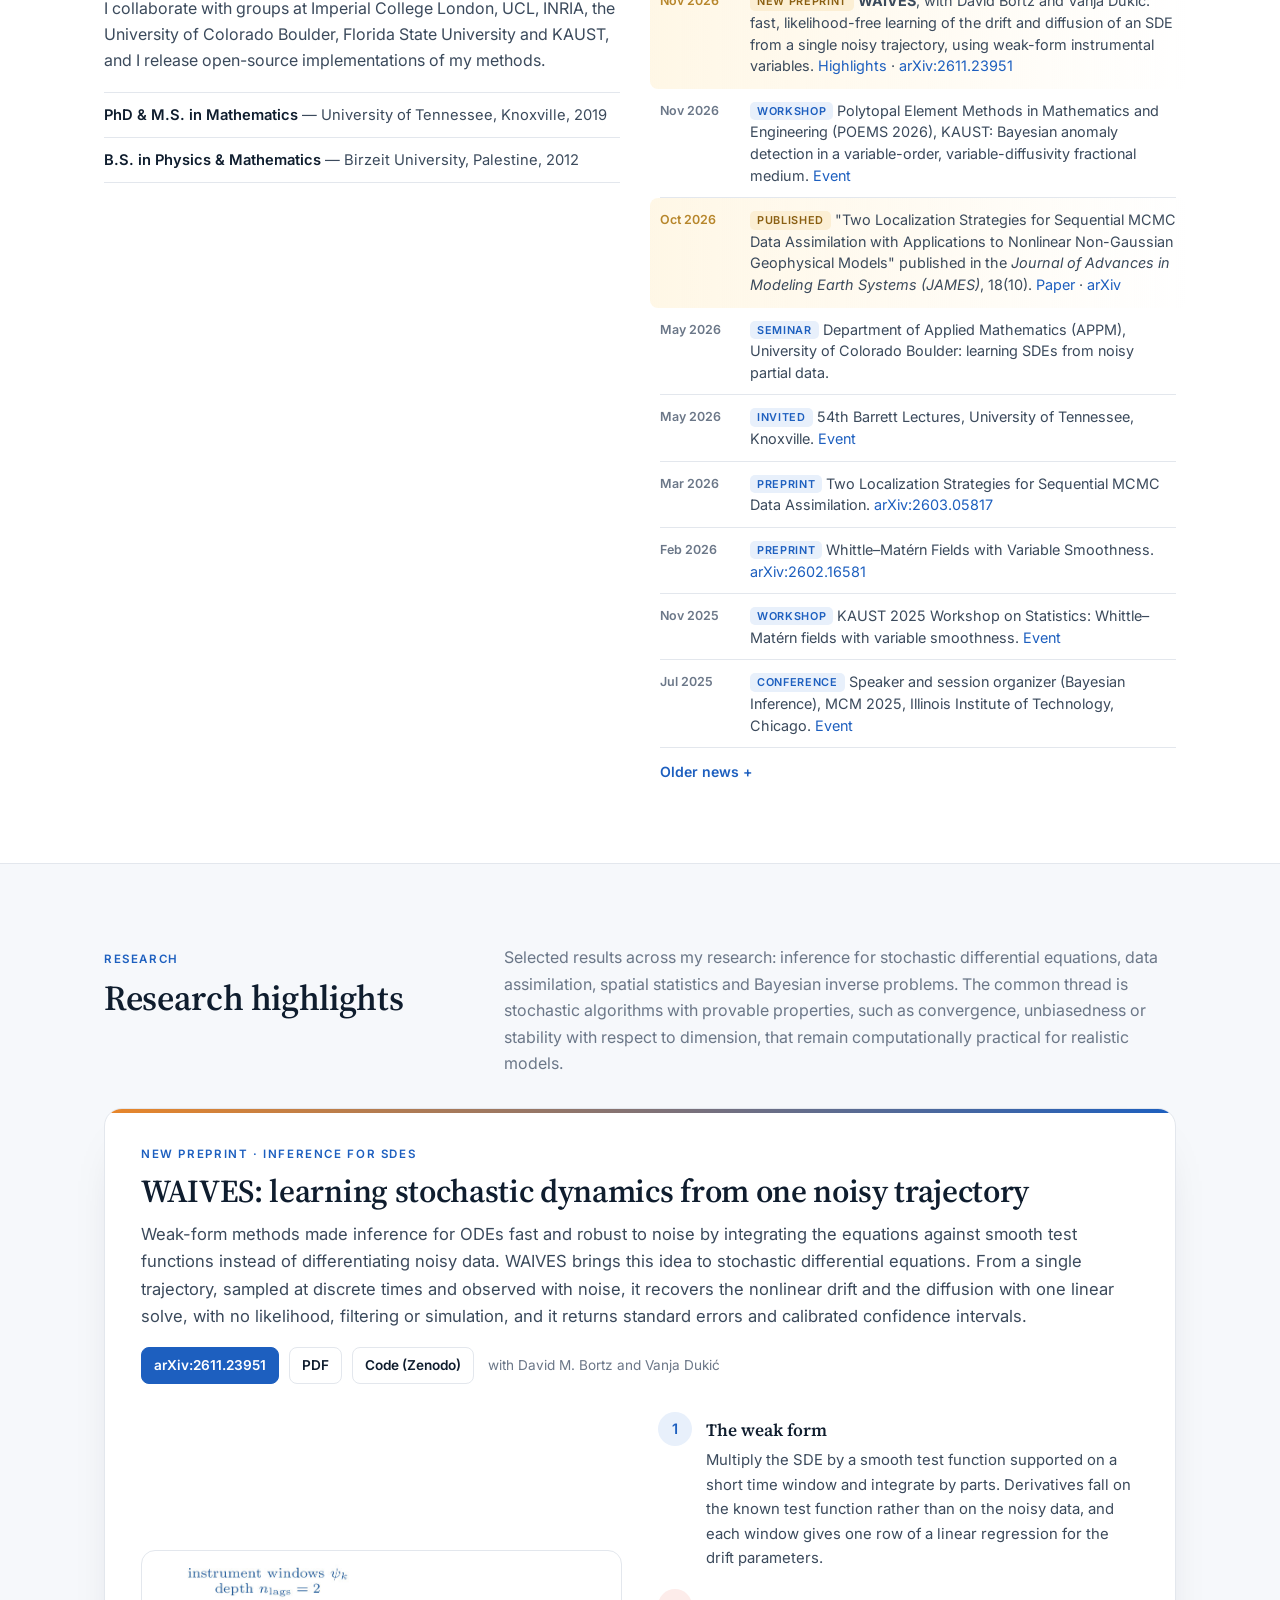
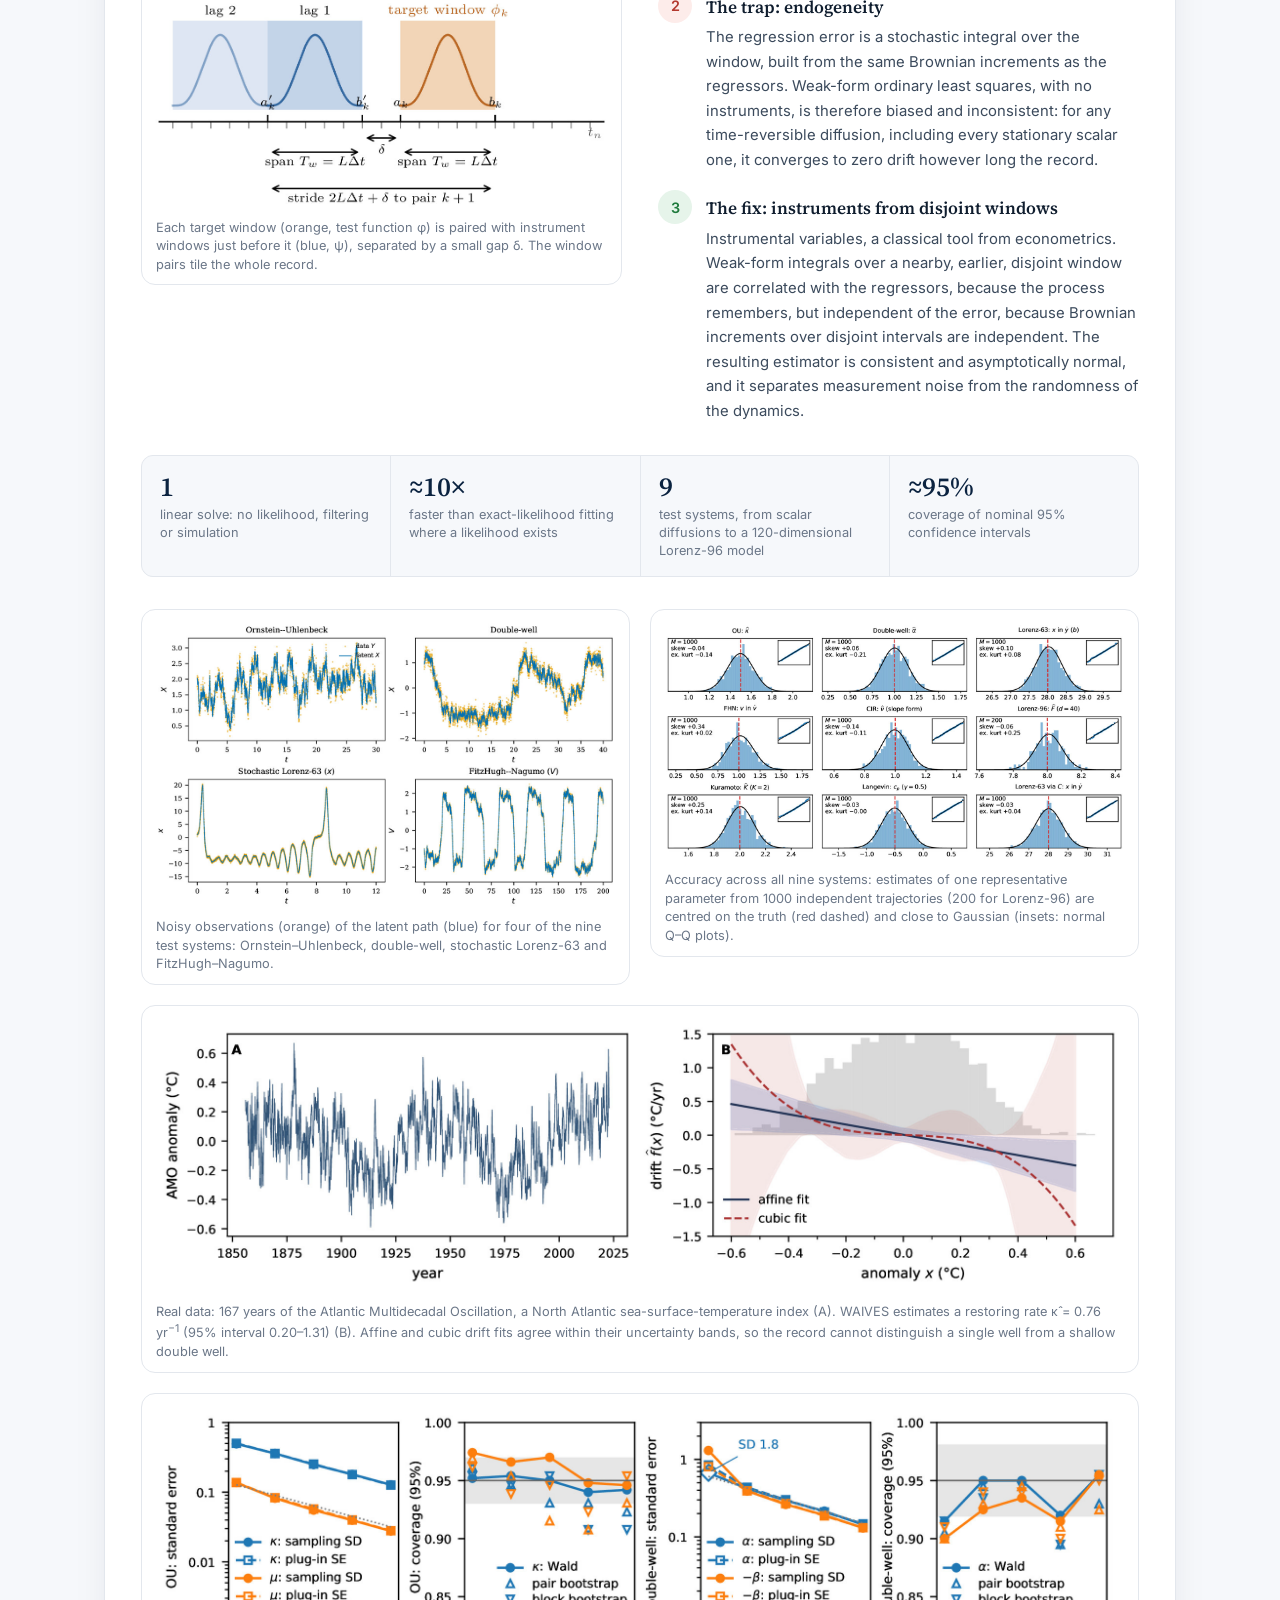
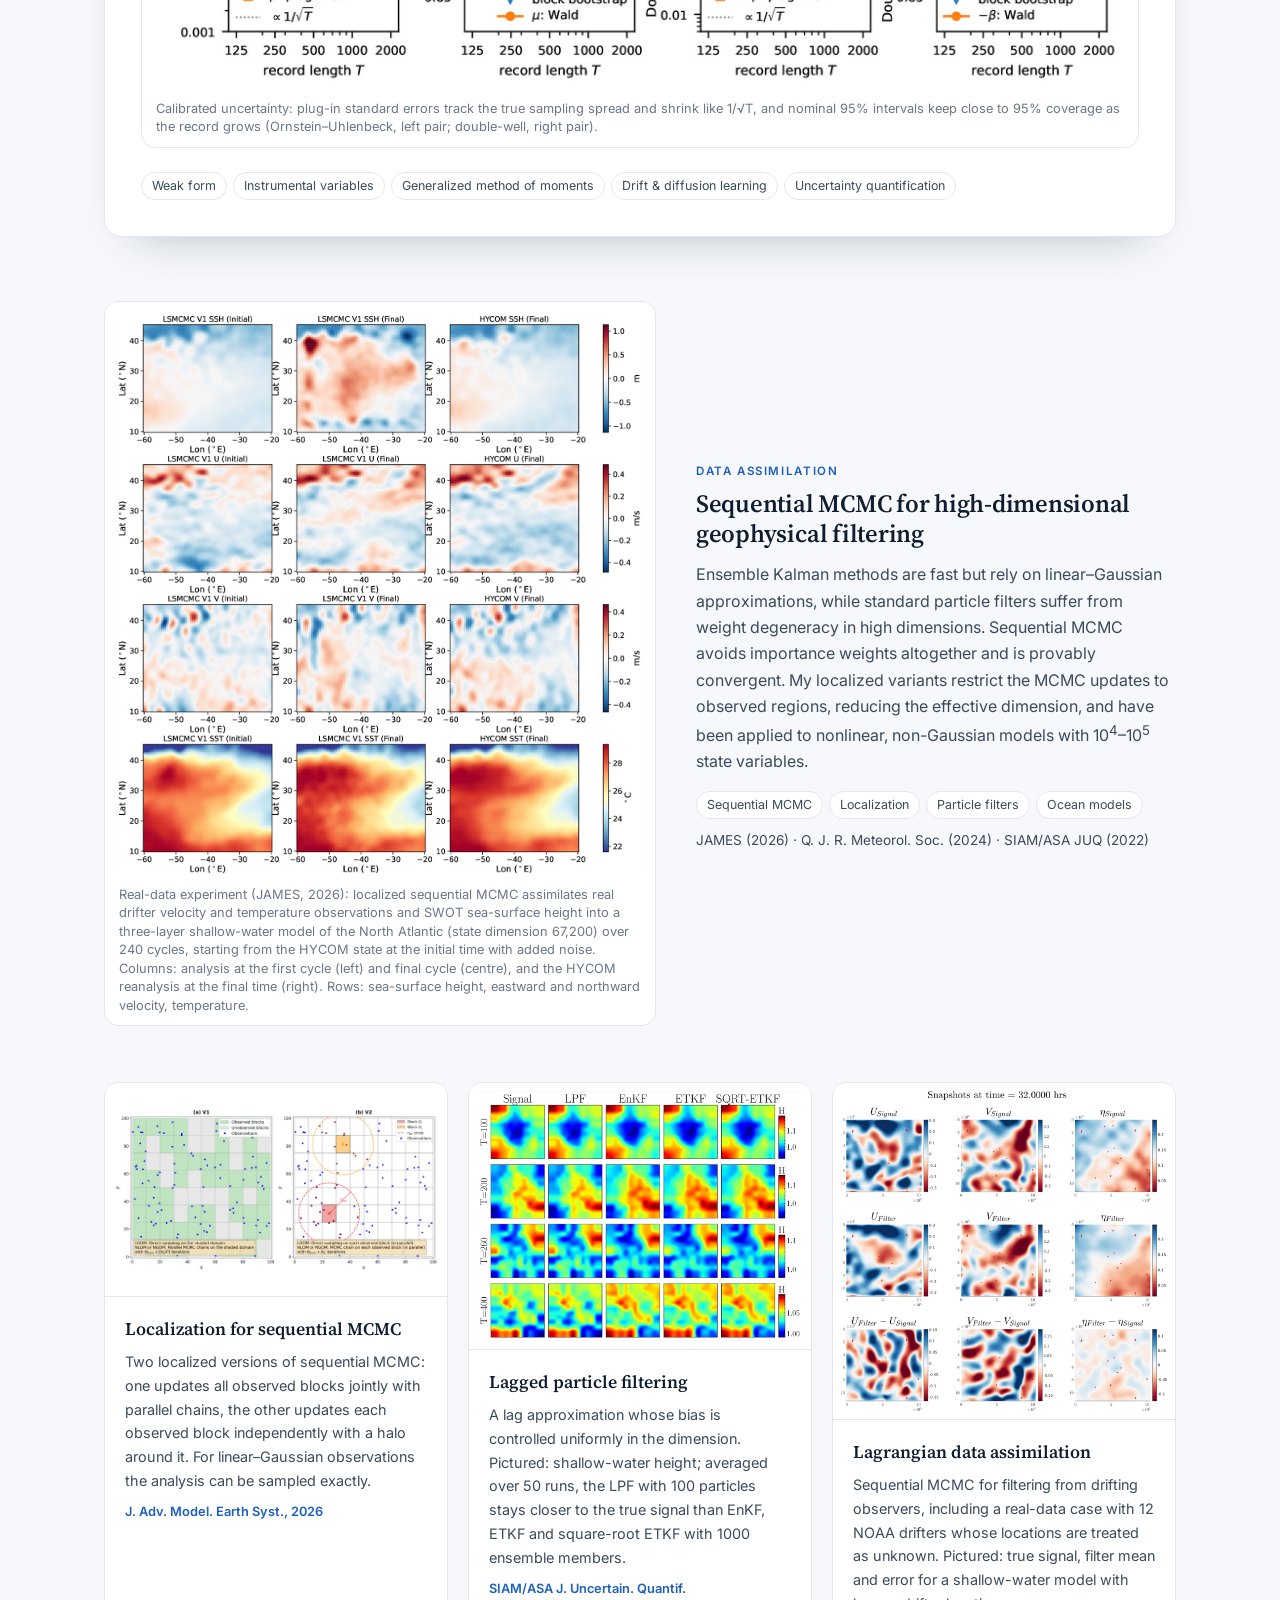
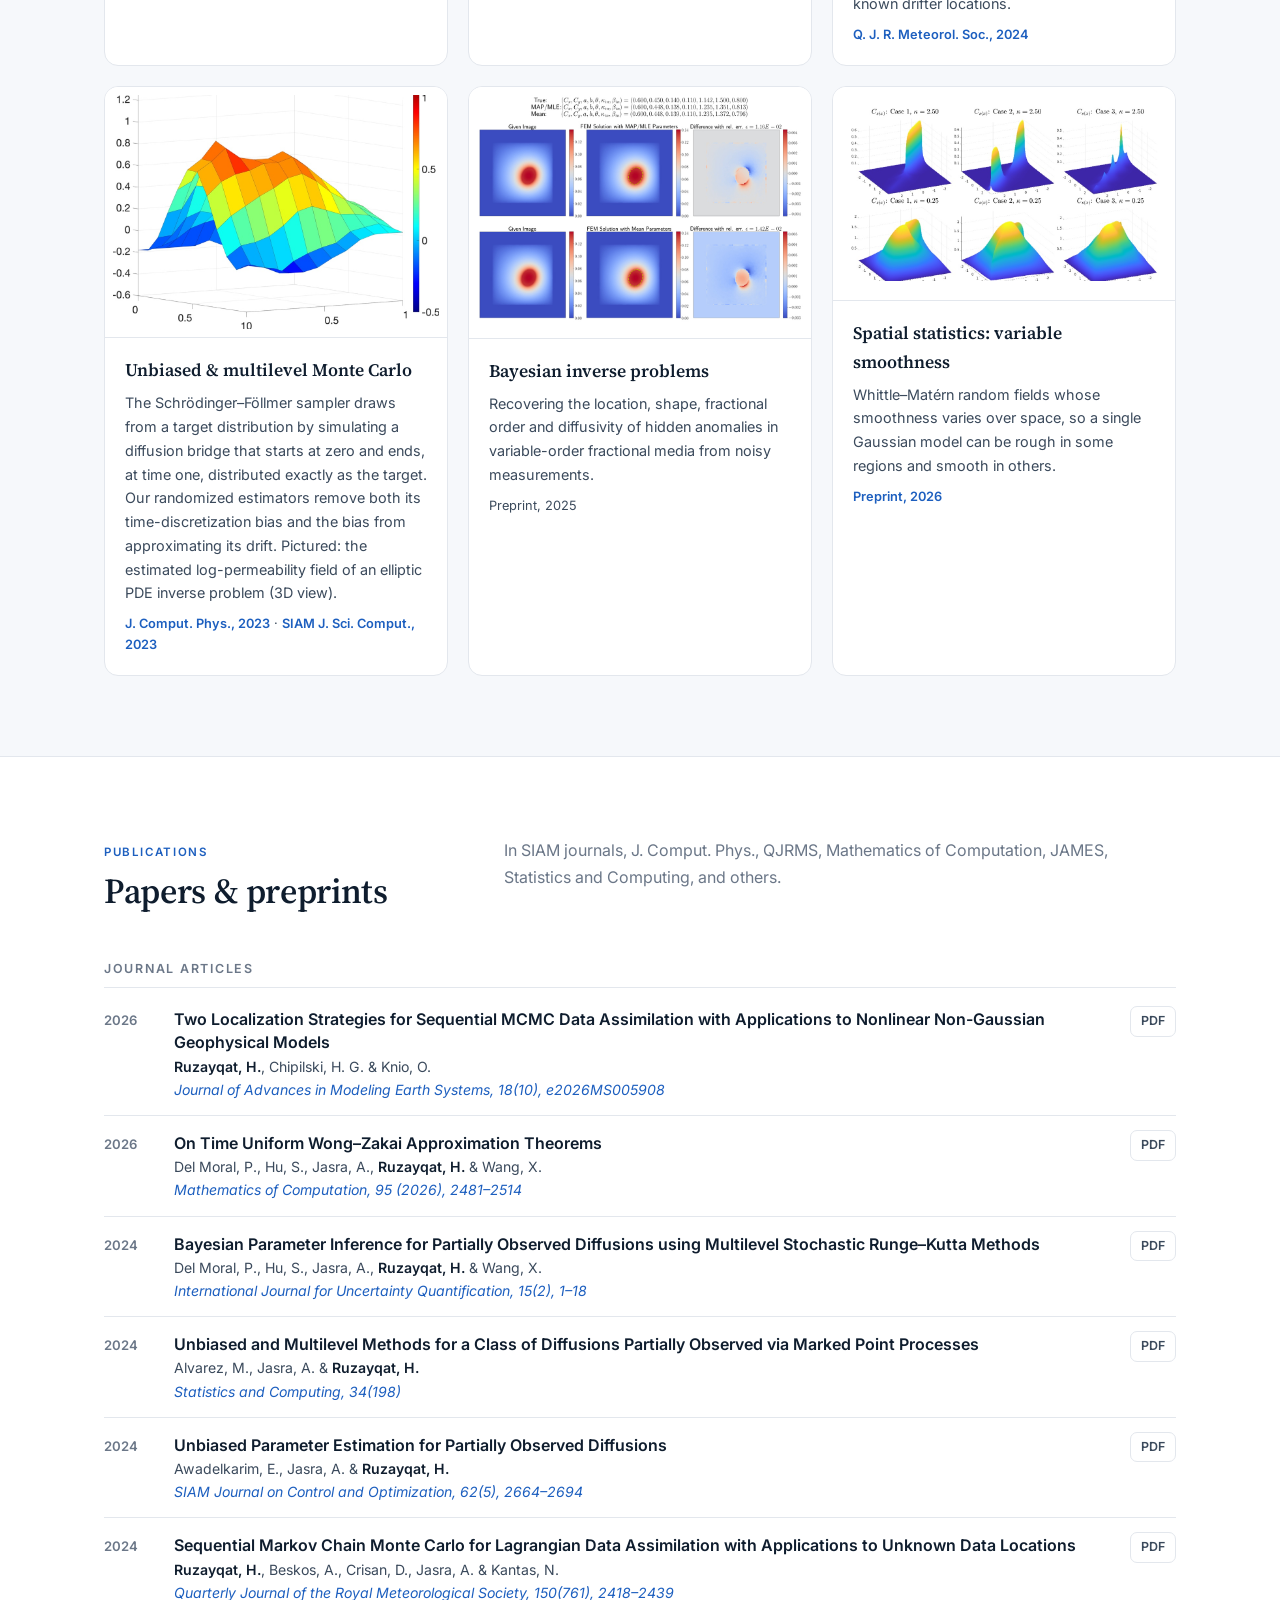
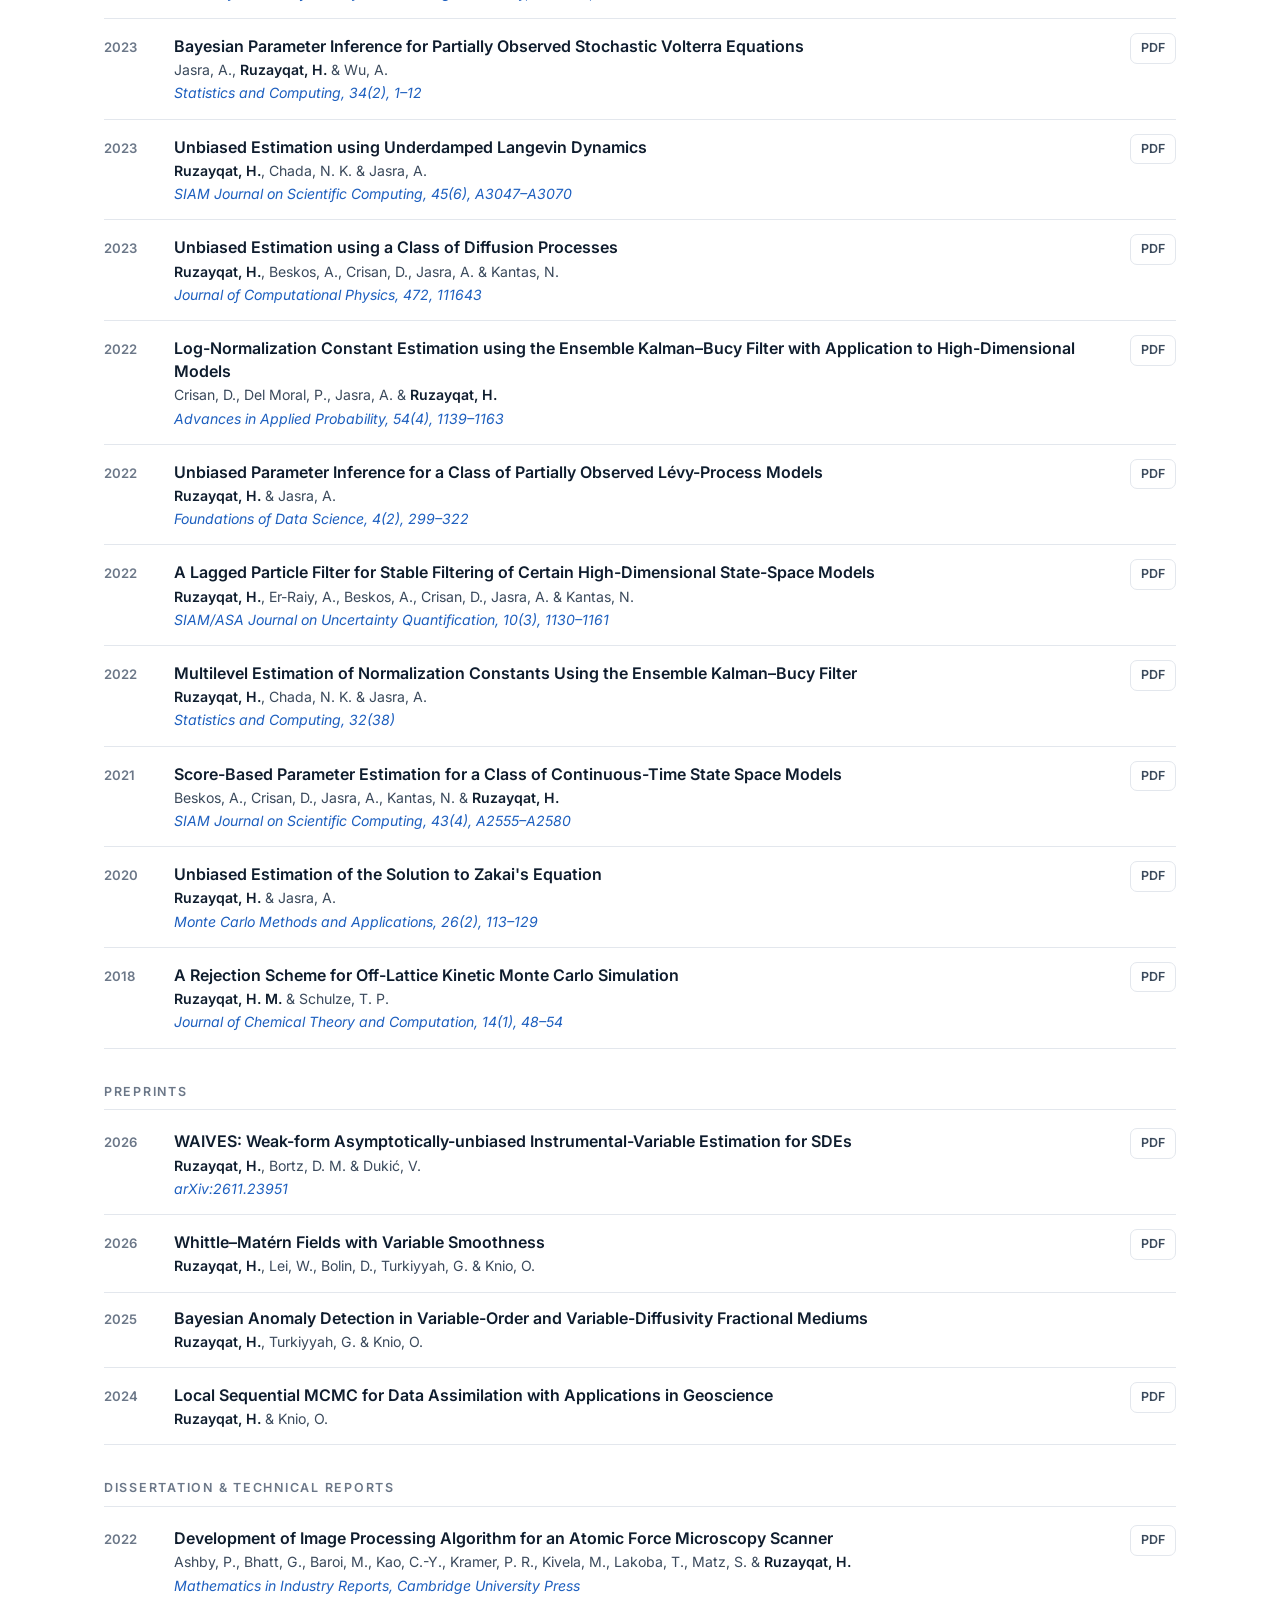
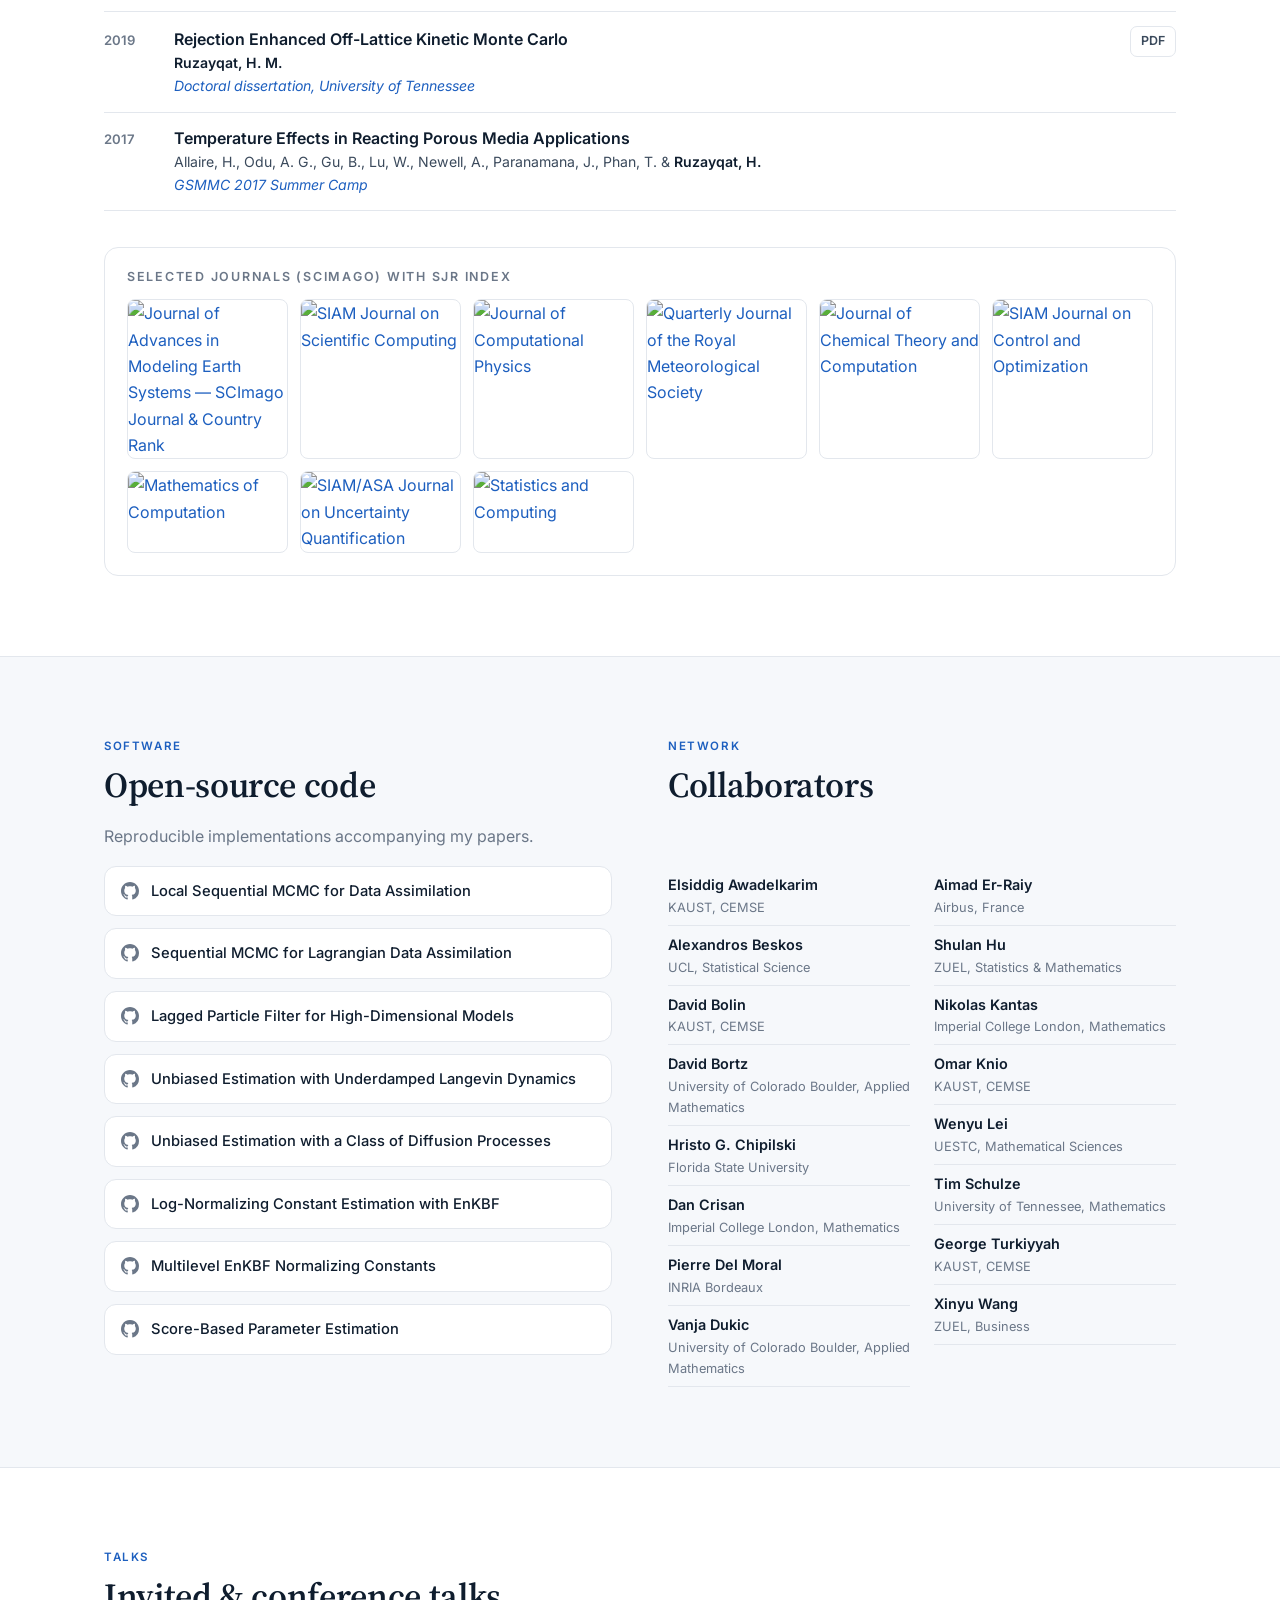
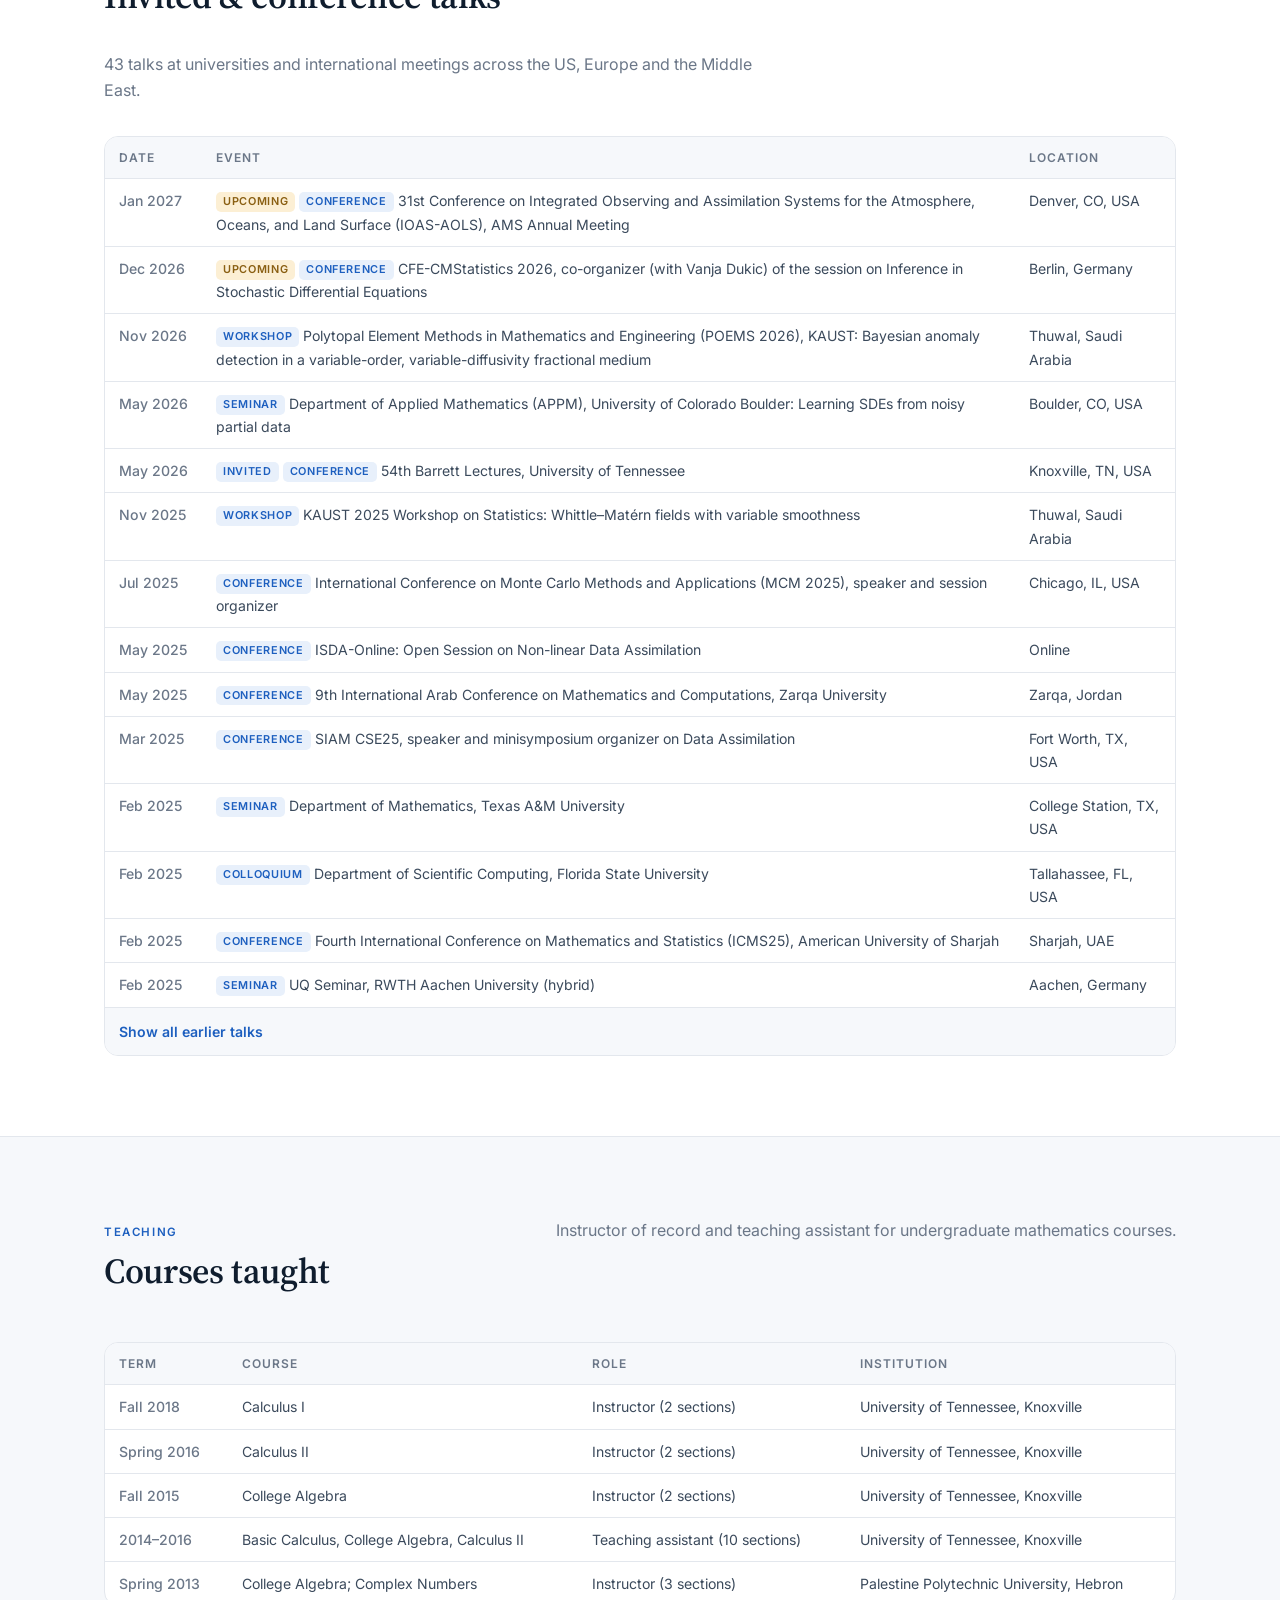
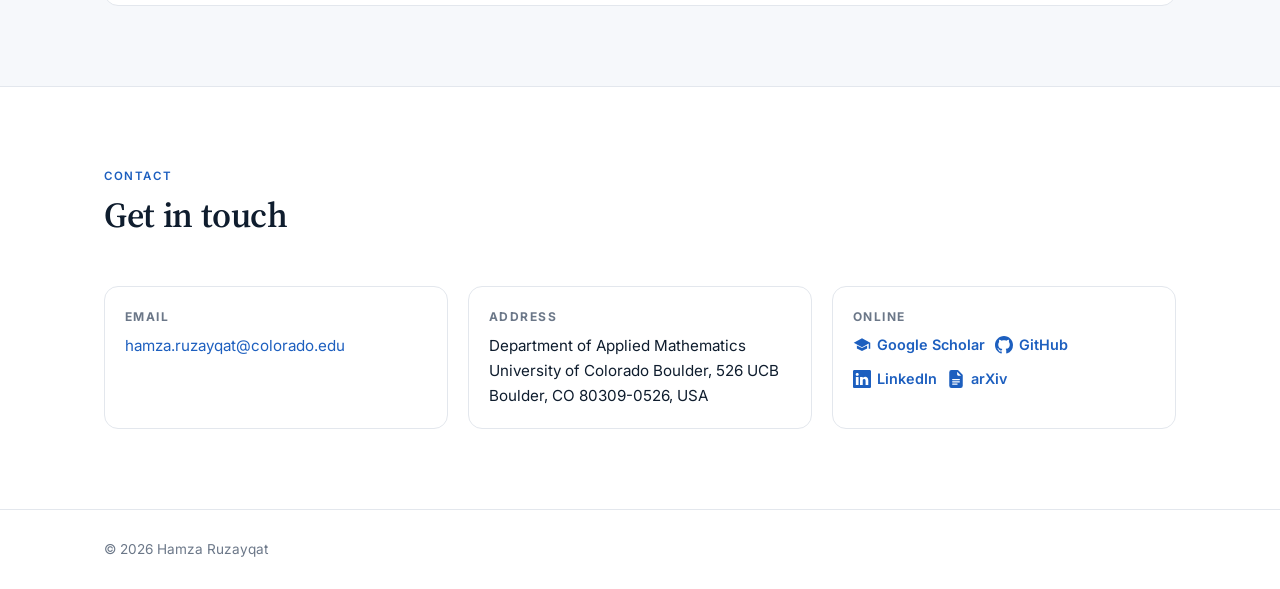
==== commit fda76b77: "Themes: SMC, score-based, Kalman-Bucy, particle MCMC under inference; unbiased/multilevel under appl" ====
--- a/index.html
+++ b/index.html
@@ -89,14 +89,15 @@
           inference with quantified uncertainty. My work centres on four connected themes:
         </p>
         <ul class="themes">
-          <li><strong>Inference for stochastic models (SDEs and SPDEs)</strong>: unbiased and multilevel estimators, and
-            fast learning of both the drift and diffusion terms from noisy partial data.</li>
+          <li><strong>Inference for stochastic models (SDEs and SPDEs)</strong>: sequential Monte Carlo, score-based
+            methods, Kalman&ndash;Bucy filters and particle MCMC, and fast learning of both the drift and diffusion
+            terms from noisy partial data.</li>
           <li><strong>Data assimilation</strong>: sequential MCMC, localization and lagged particle filters for
             high-dimensional, nonlinear, non-Gaussian geophysical models.</li>
           <li><strong>Spatial statistics</strong>: Whittle&ndash;Matérn random fields with spatially varying smoothness,
             with efficient sampling in one and two dimensions.</li>
-          <li><strong>Applied probability</strong>: boundary value SDEs, including existence, uniqueness and
-            extensions.</li>
+          <li><strong>Applied probability</strong>: unbiased and multilevel estimators, and boundary value SDEs,
+            including existence, uniqueness and extensions.</li>
         </ul>
         <div class="actions">
           <a class="btn btn-primary" href="#research">Explore my research</a>
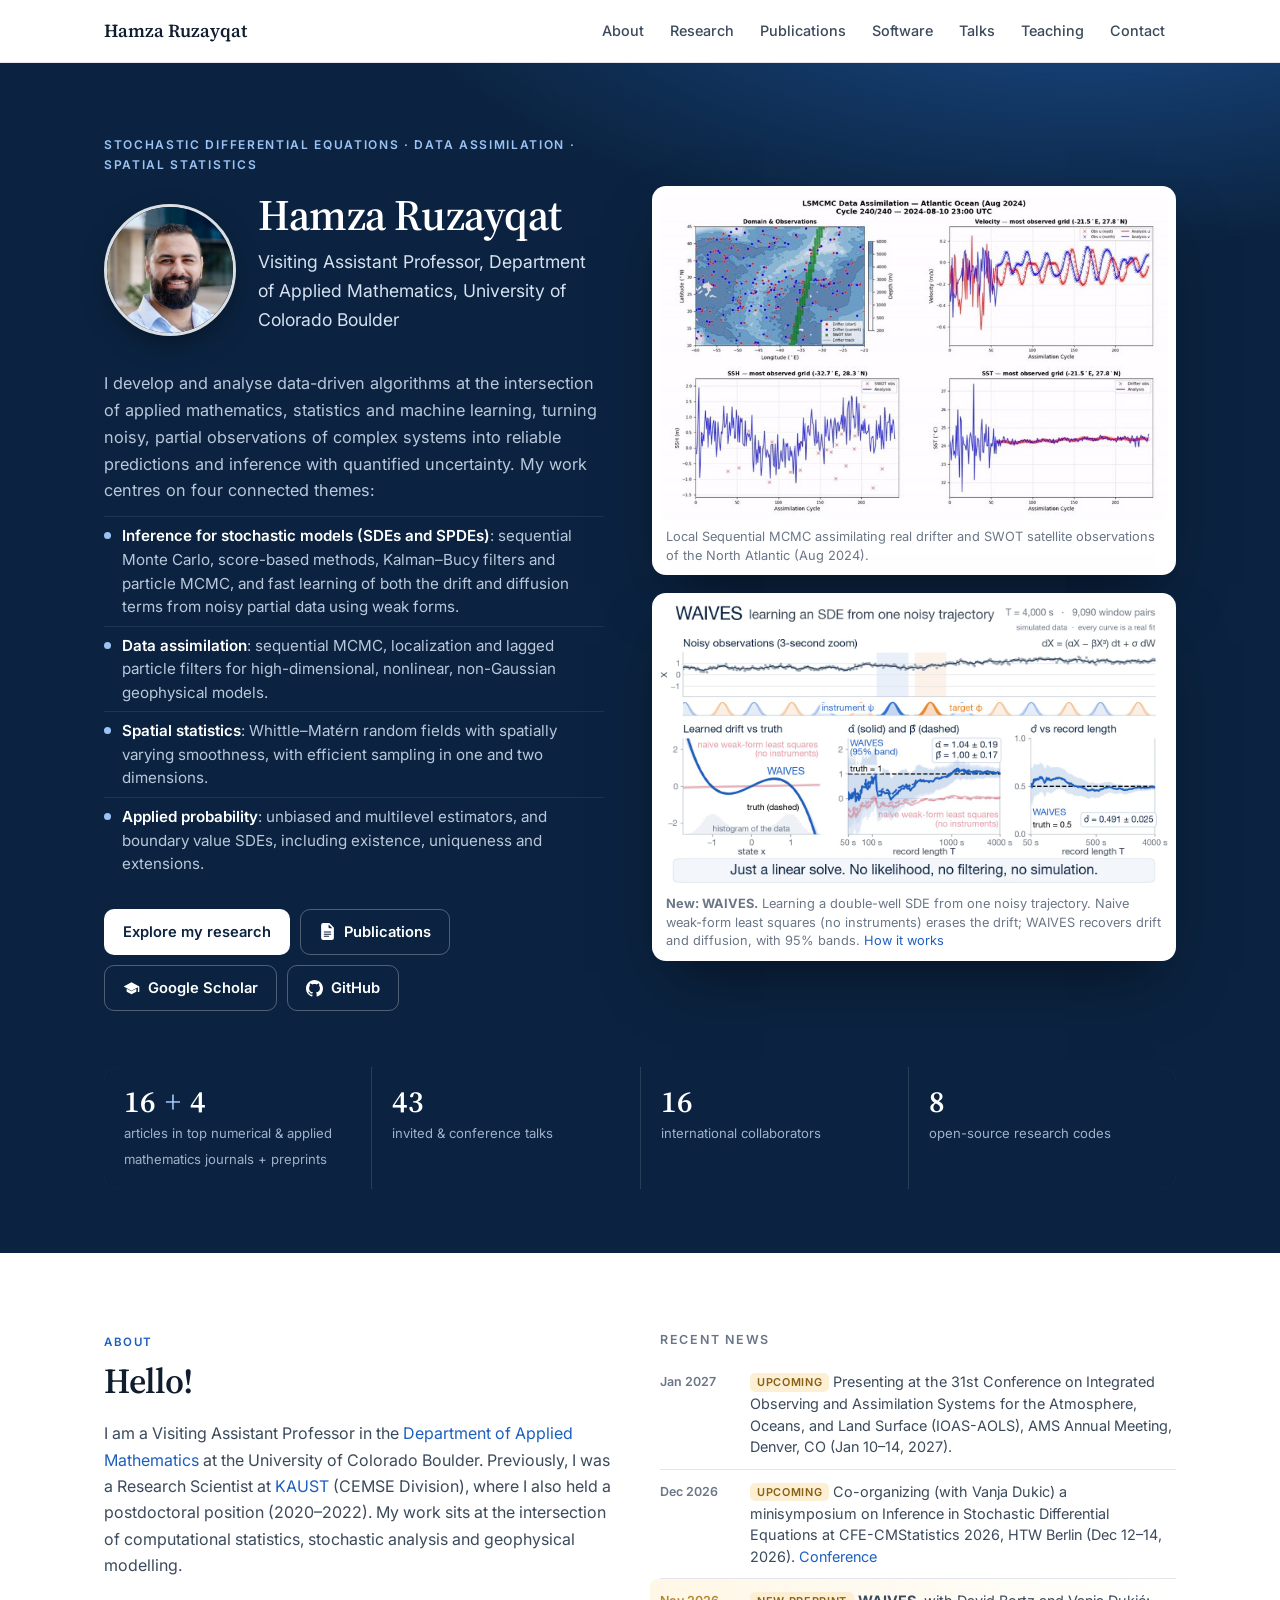
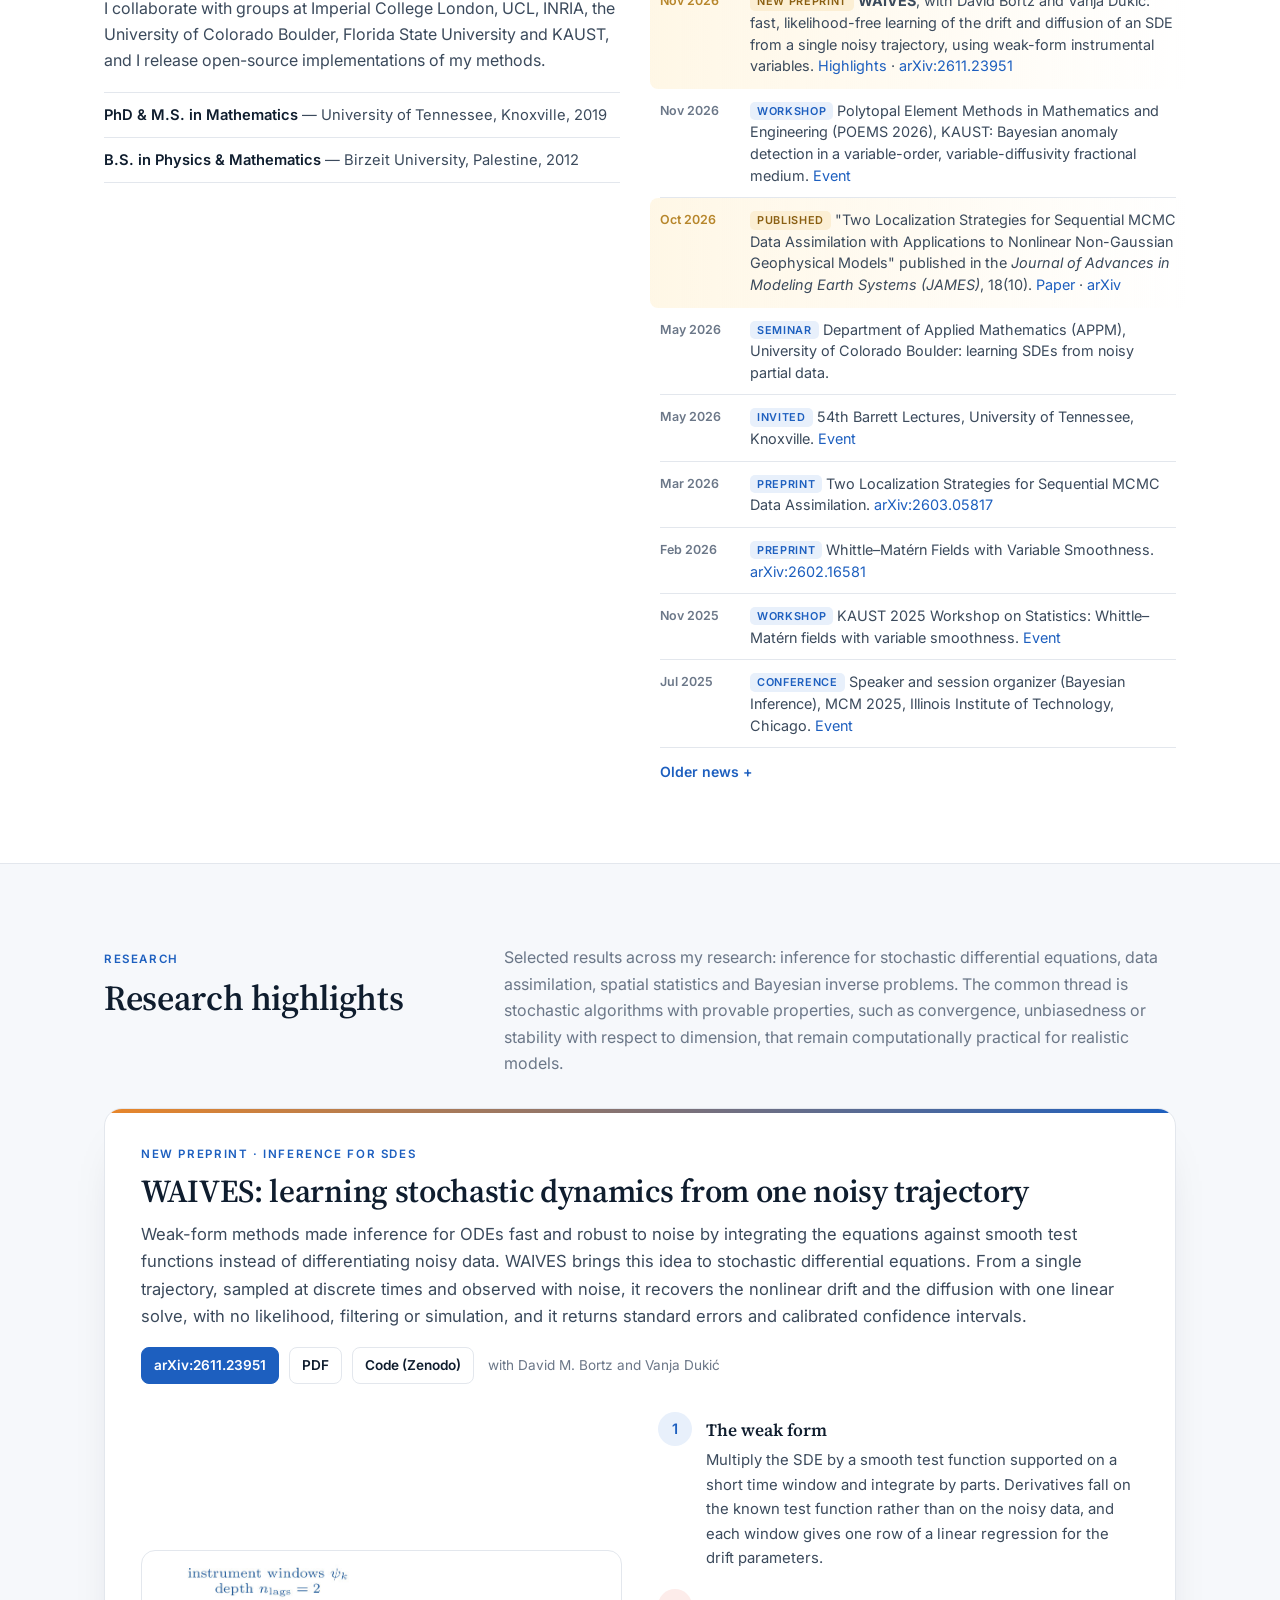
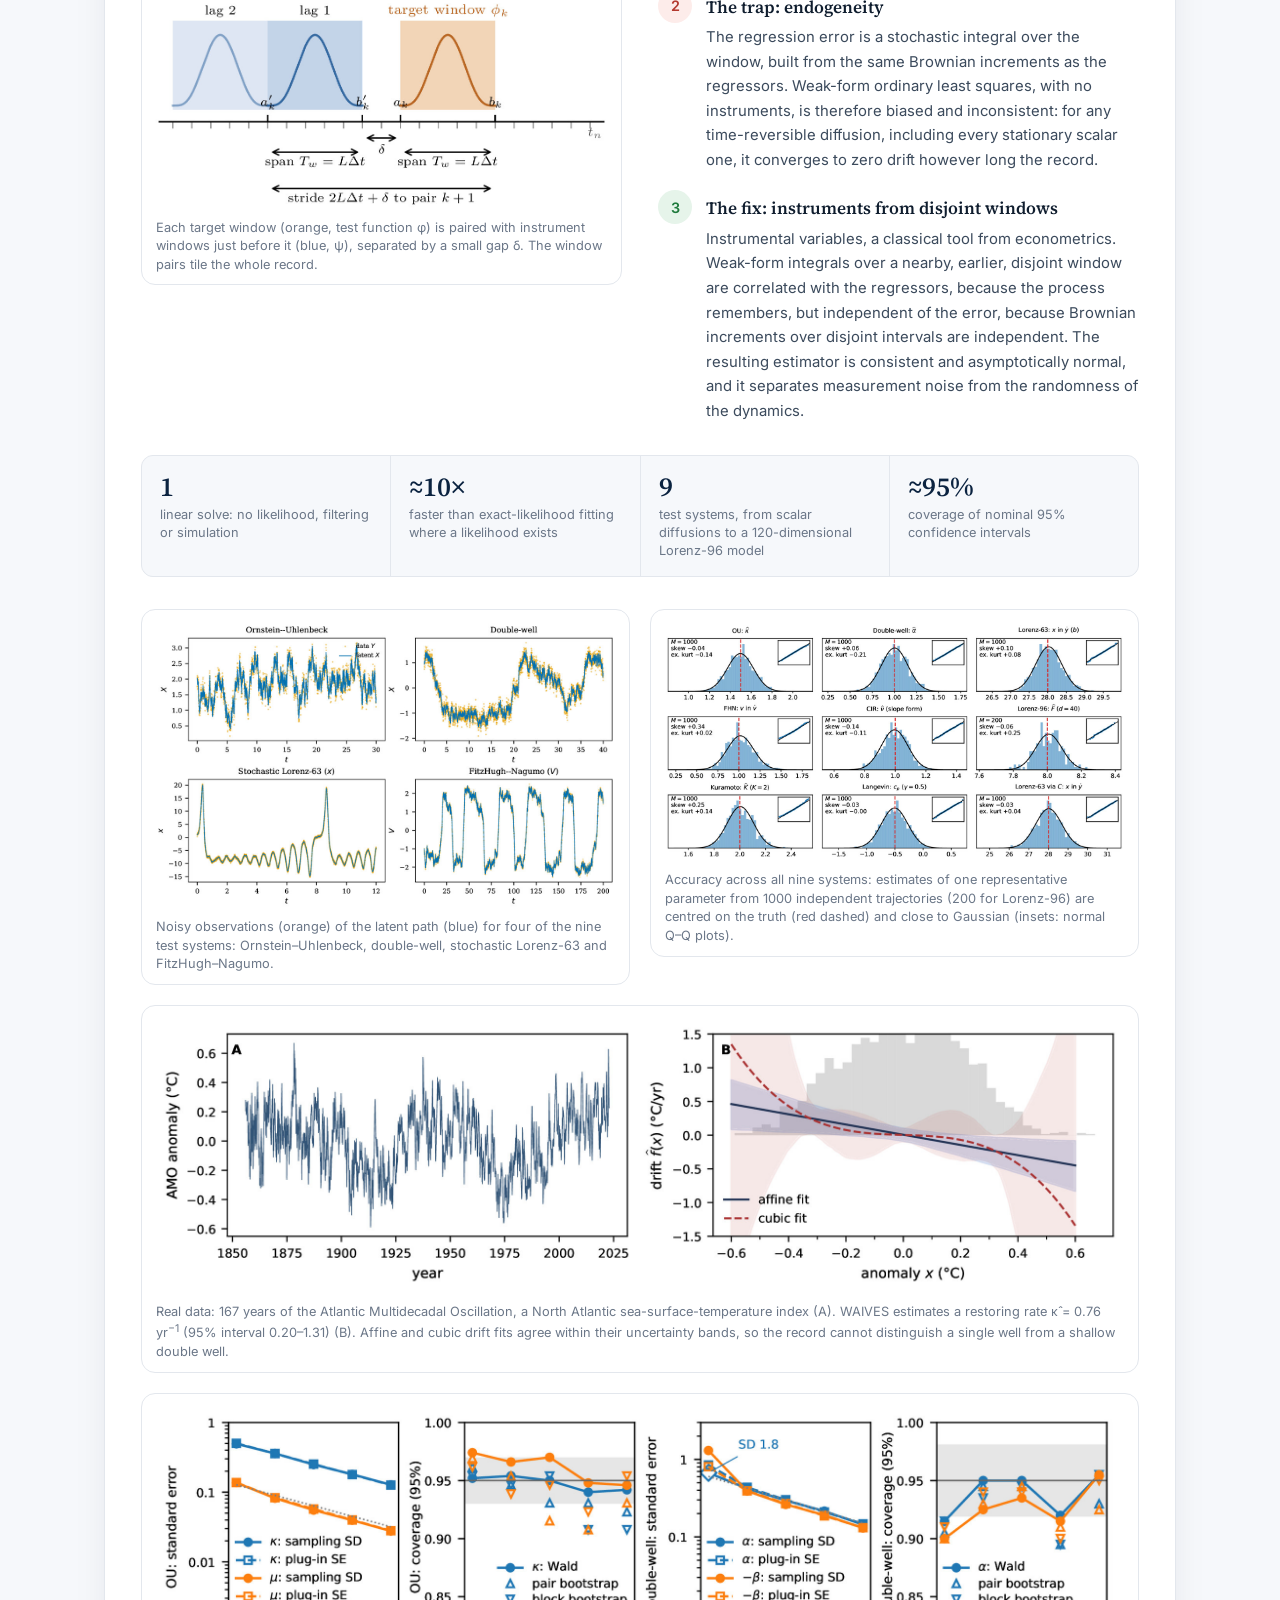
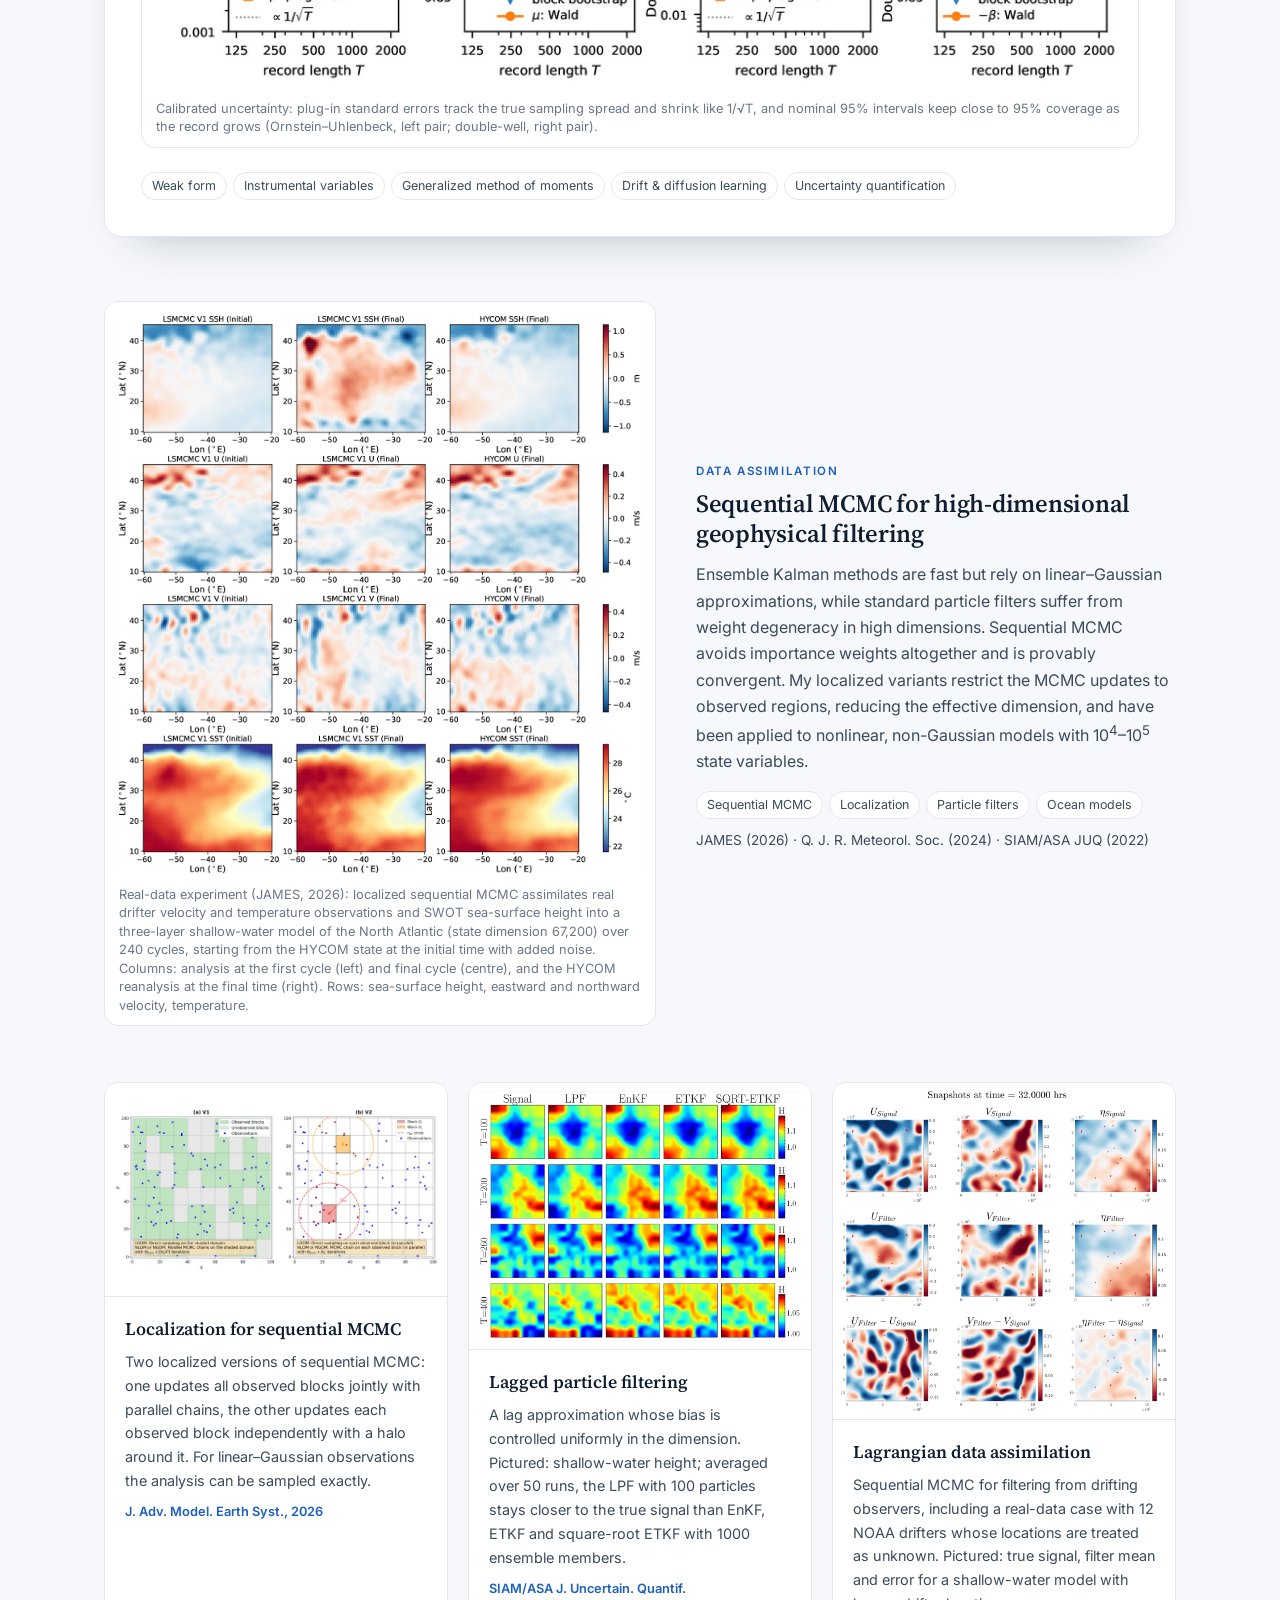
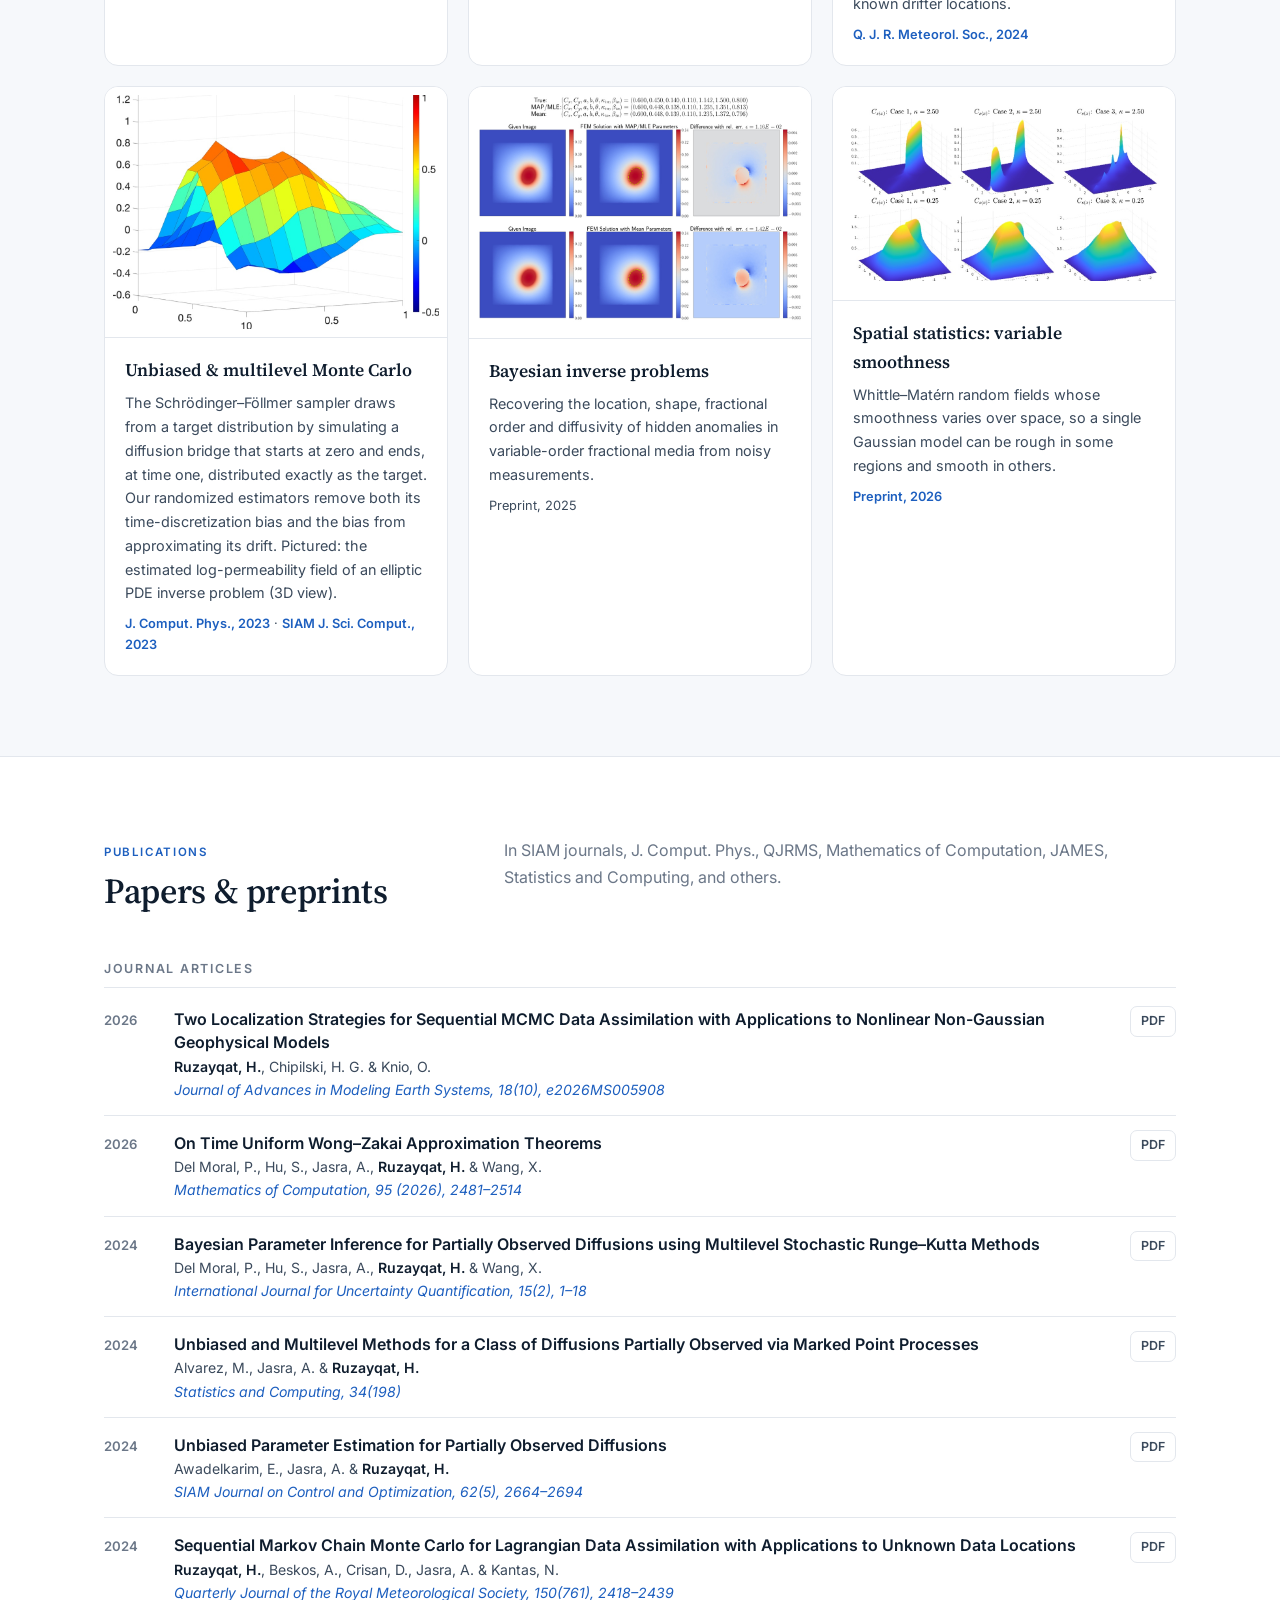
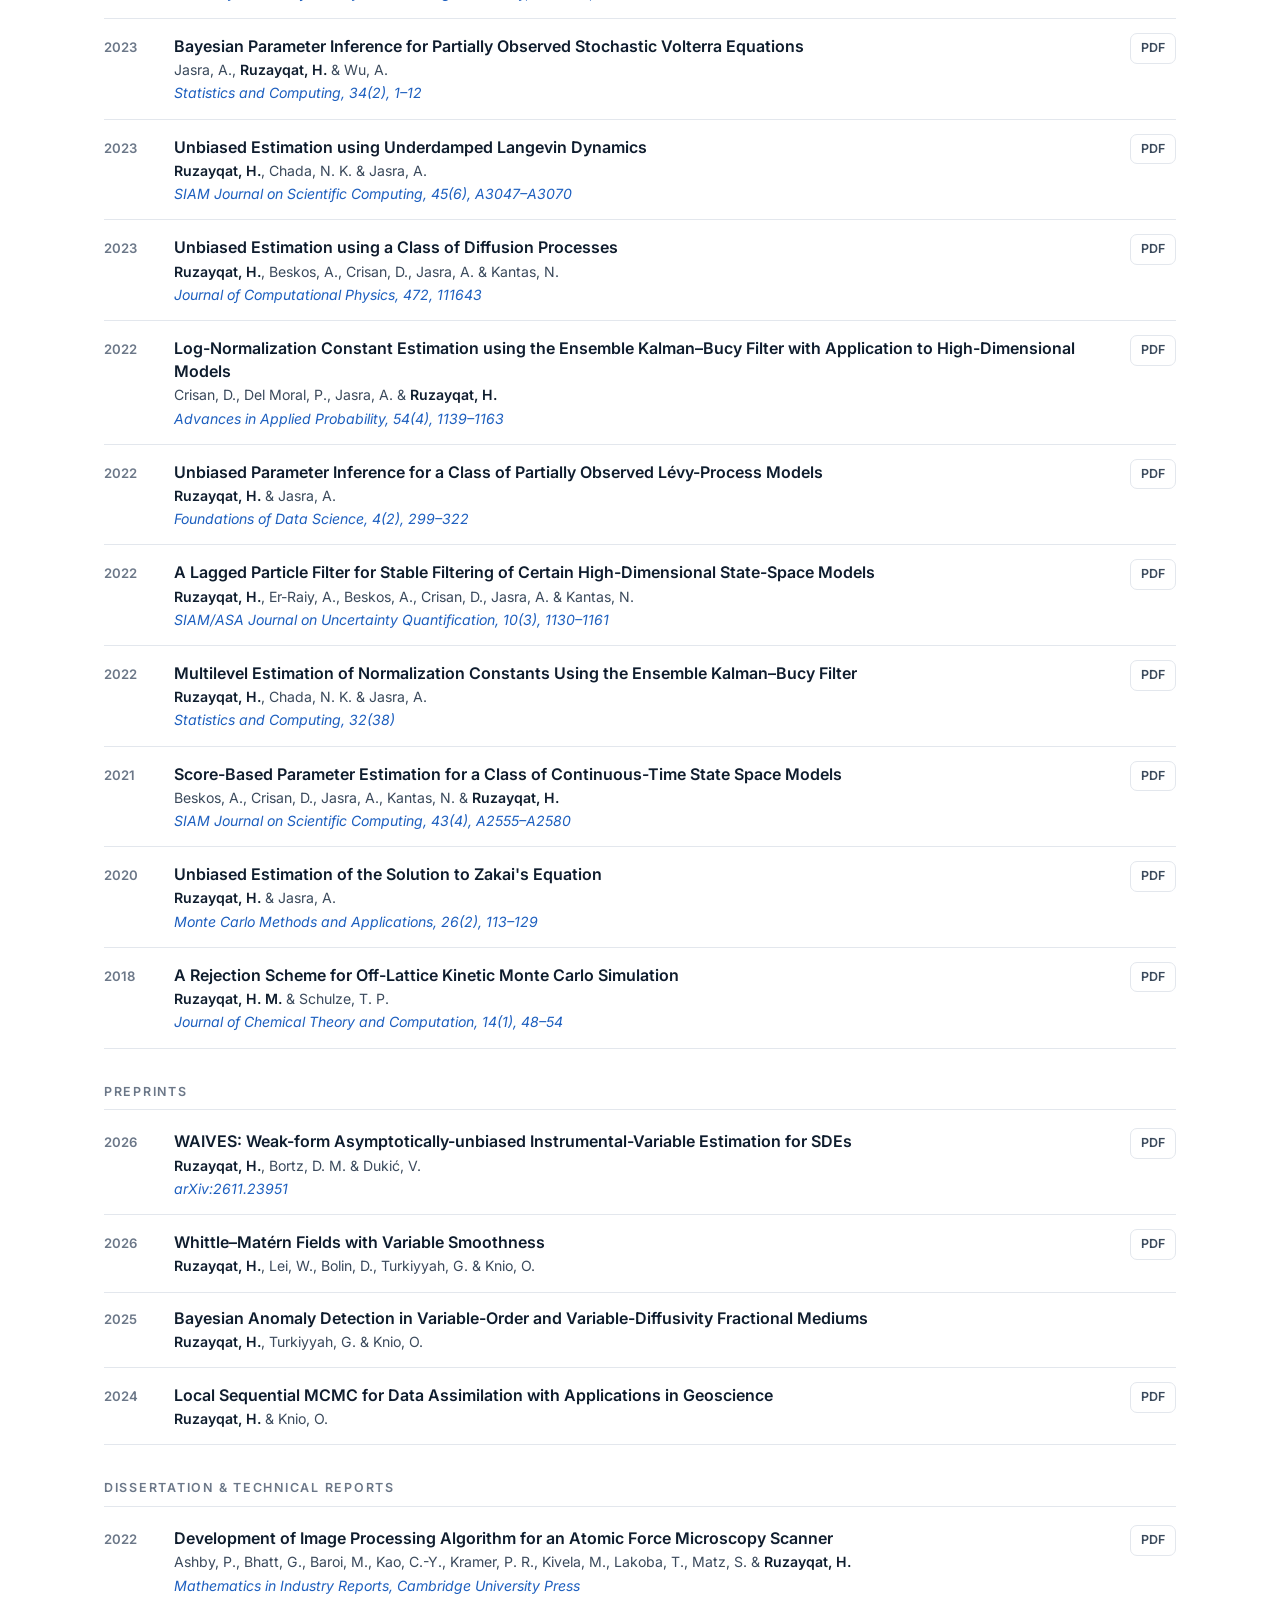
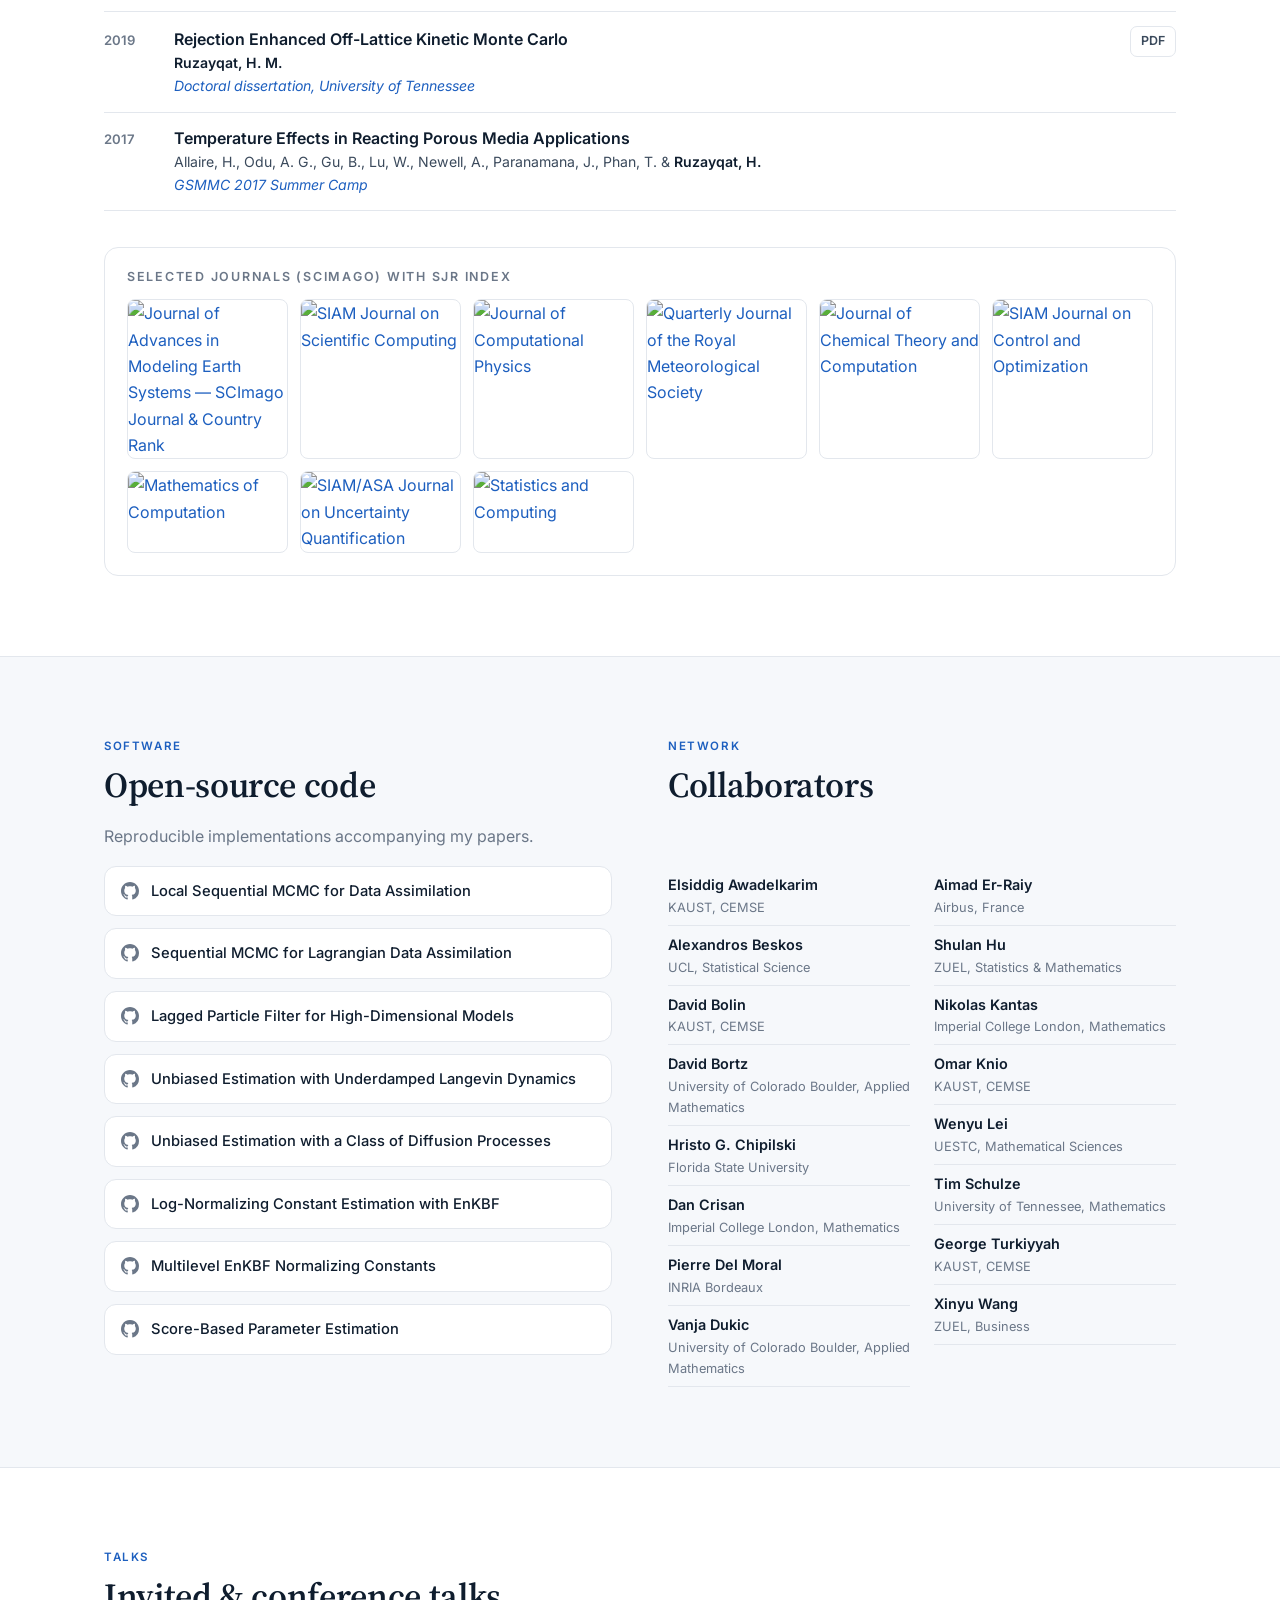
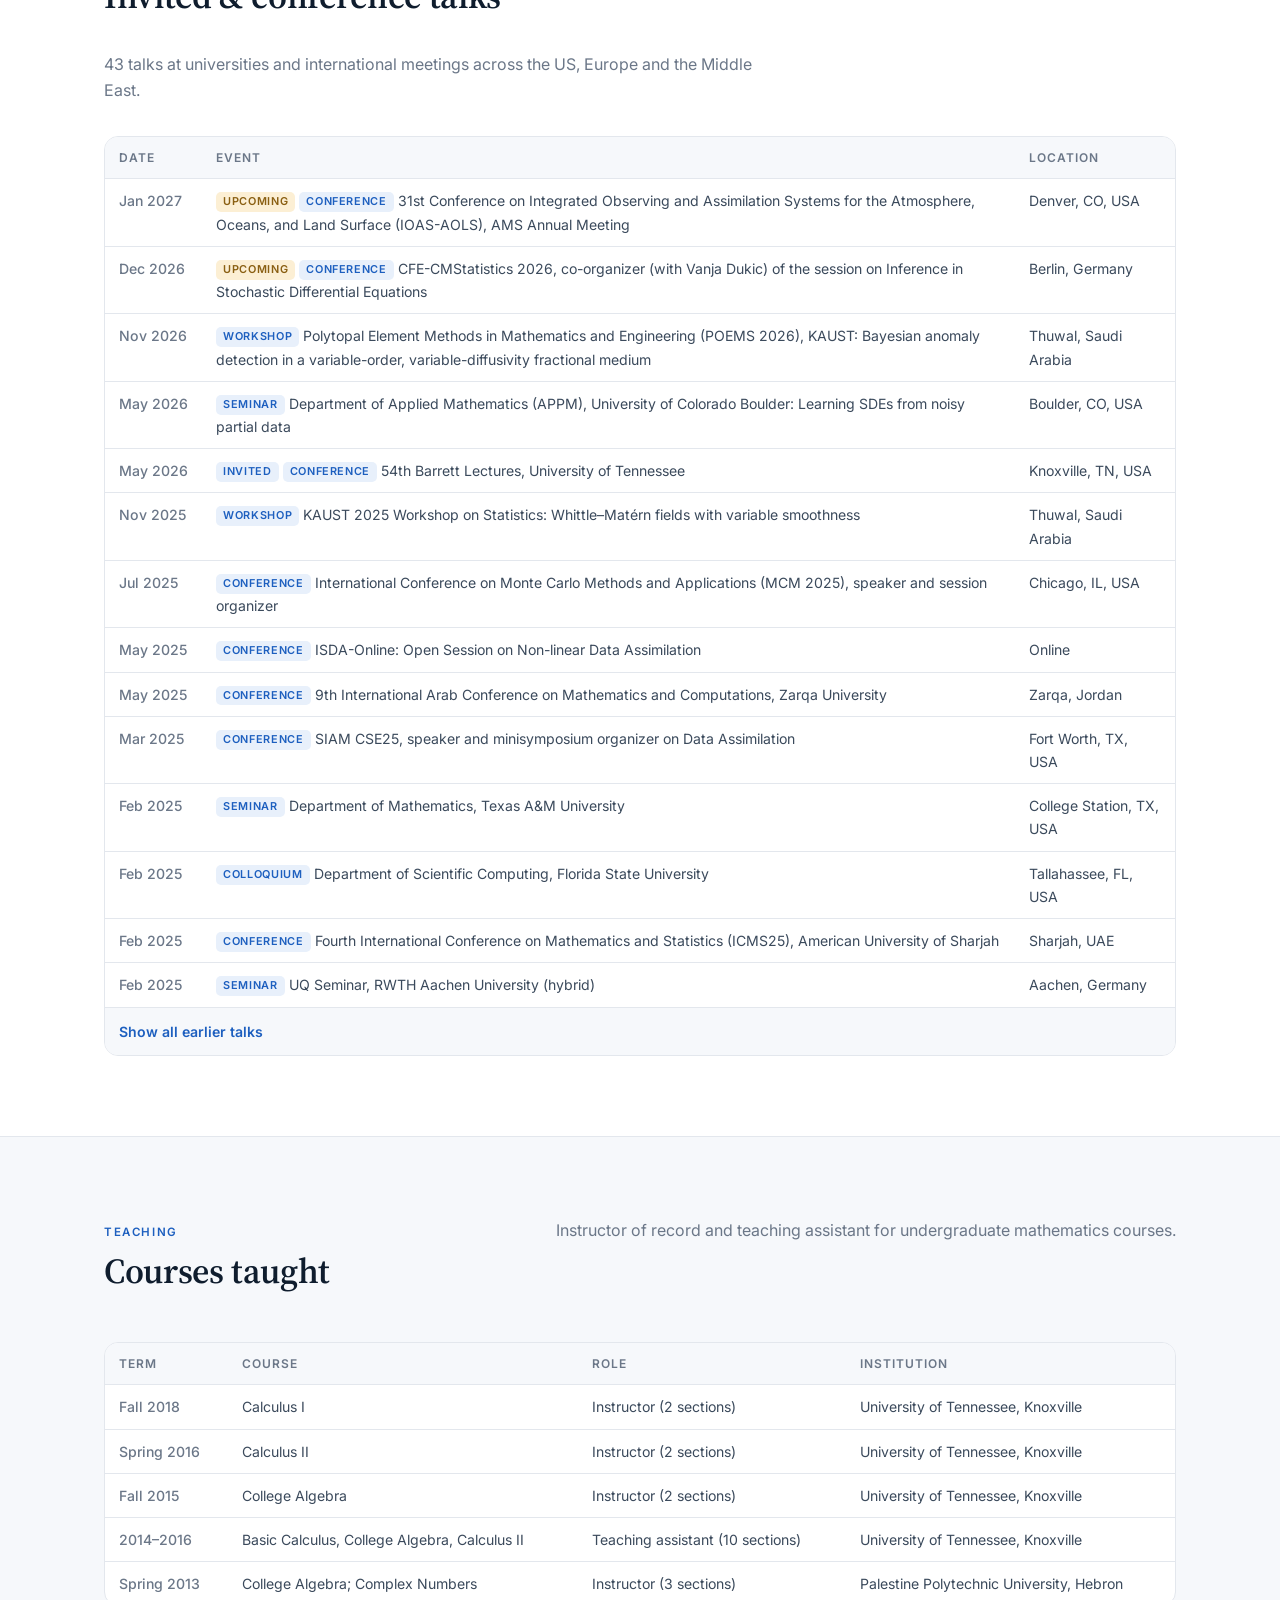
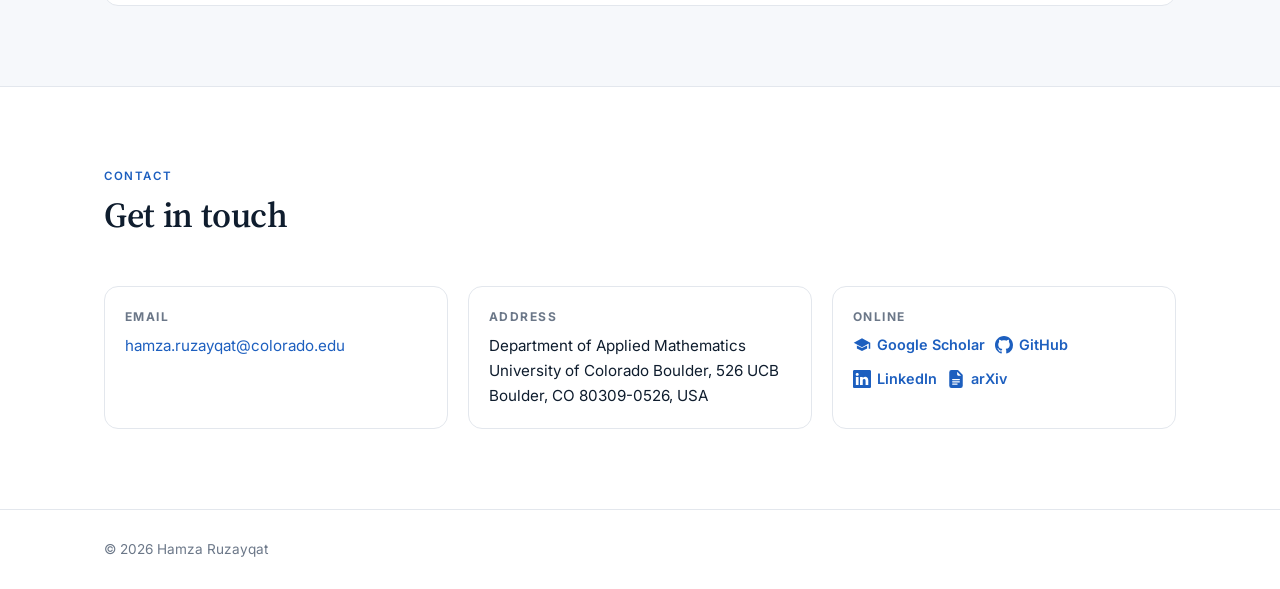
==== commit fa10216c: "Themes: weak-form learning of drift and diffusion Co-Authored-By: Claude Opus 5.5 <noreply@anthropic" ====
--- a/index.html
+++ b/index.html
@@ -91,7 +91,7 @@
         <ul class="themes">
           <li><strong>Inference for stochastic models (SDEs and SPDEs)</strong>: sequential Monte Carlo, score-based
             methods, Kalman&ndash;Bucy filters and particle MCMC, and fast learning of both the drift and diffusion
-            terms from noisy partial data.</li>
+            terms from noisy partial data using weak forms.</li>
           <li><strong>Data assimilation</strong>: sequential MCMC, localization and lagged particle filters for
             high-dimensional, nonlinear, non-Gaussian geophysical models.</li>
           <li><strong>Spatial statistics</strong>: Whittle&ndash;Matérn random fields with spatially varying smoothness,
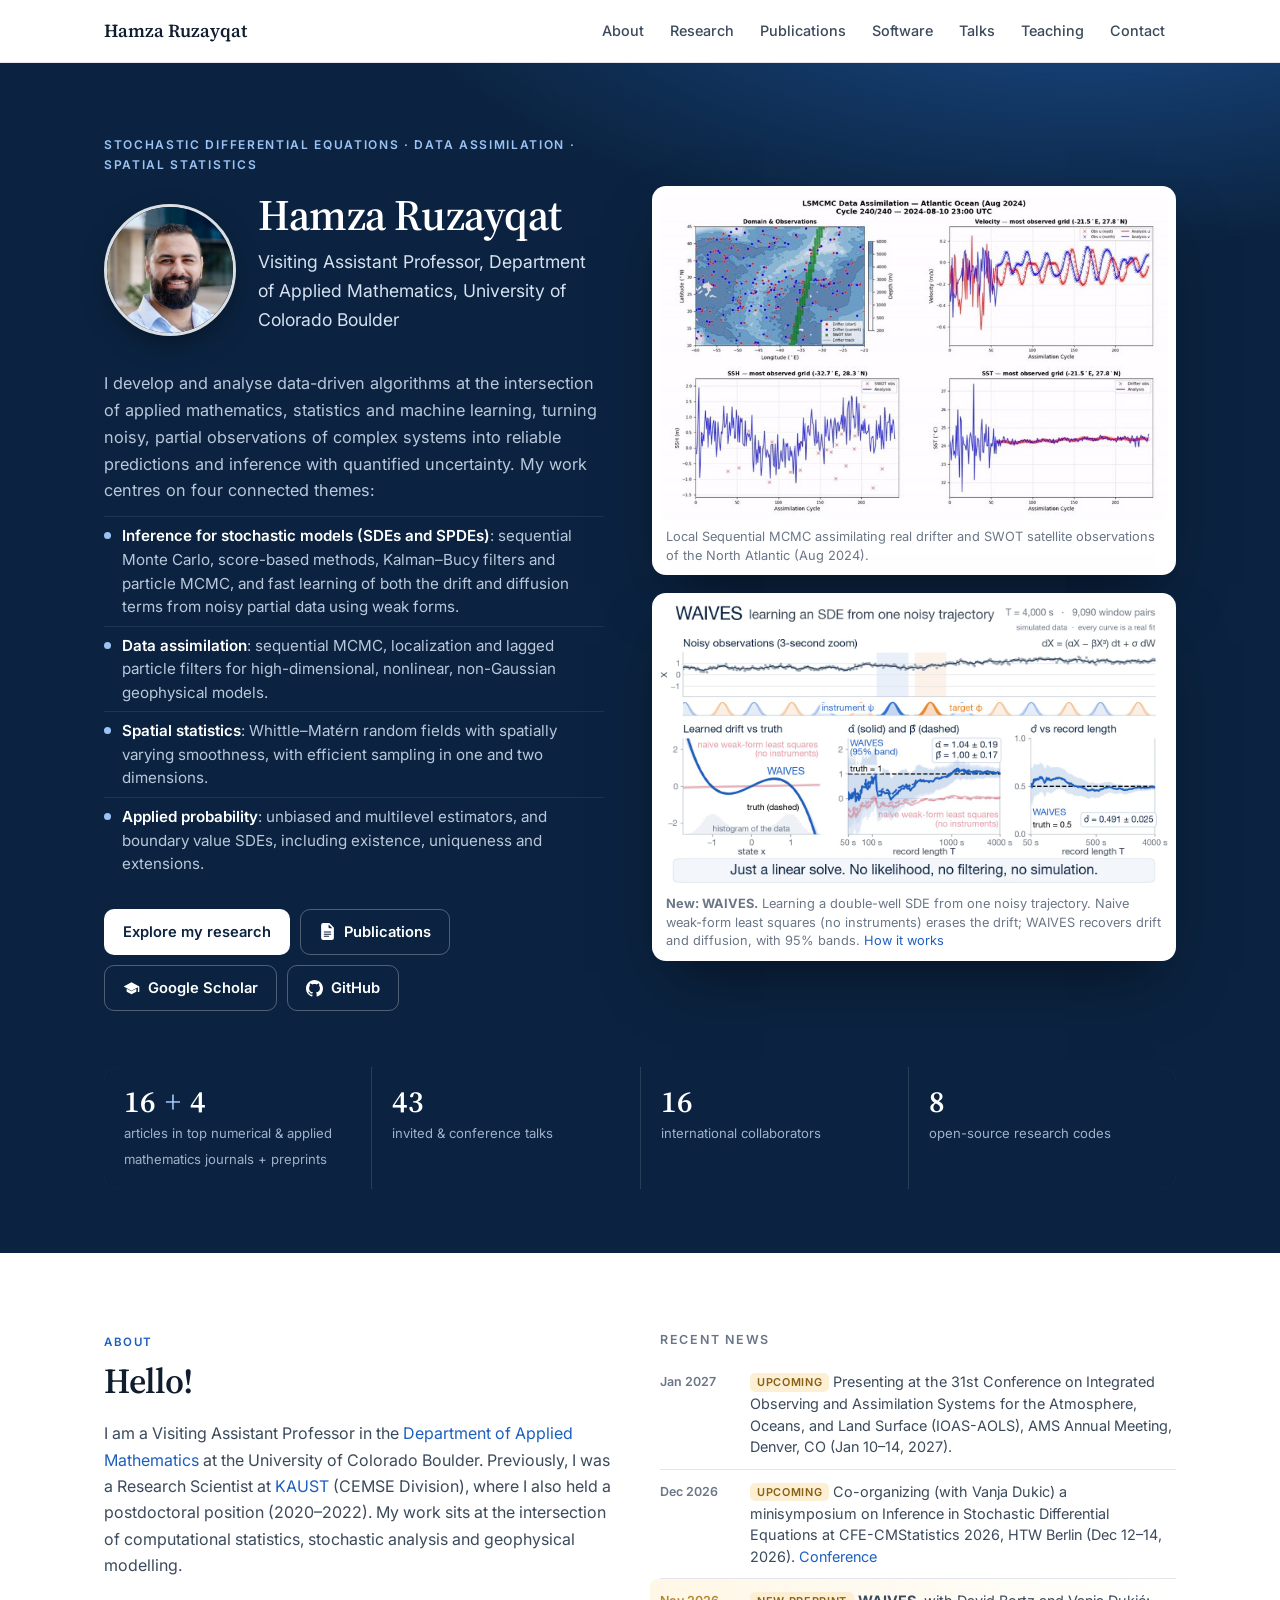
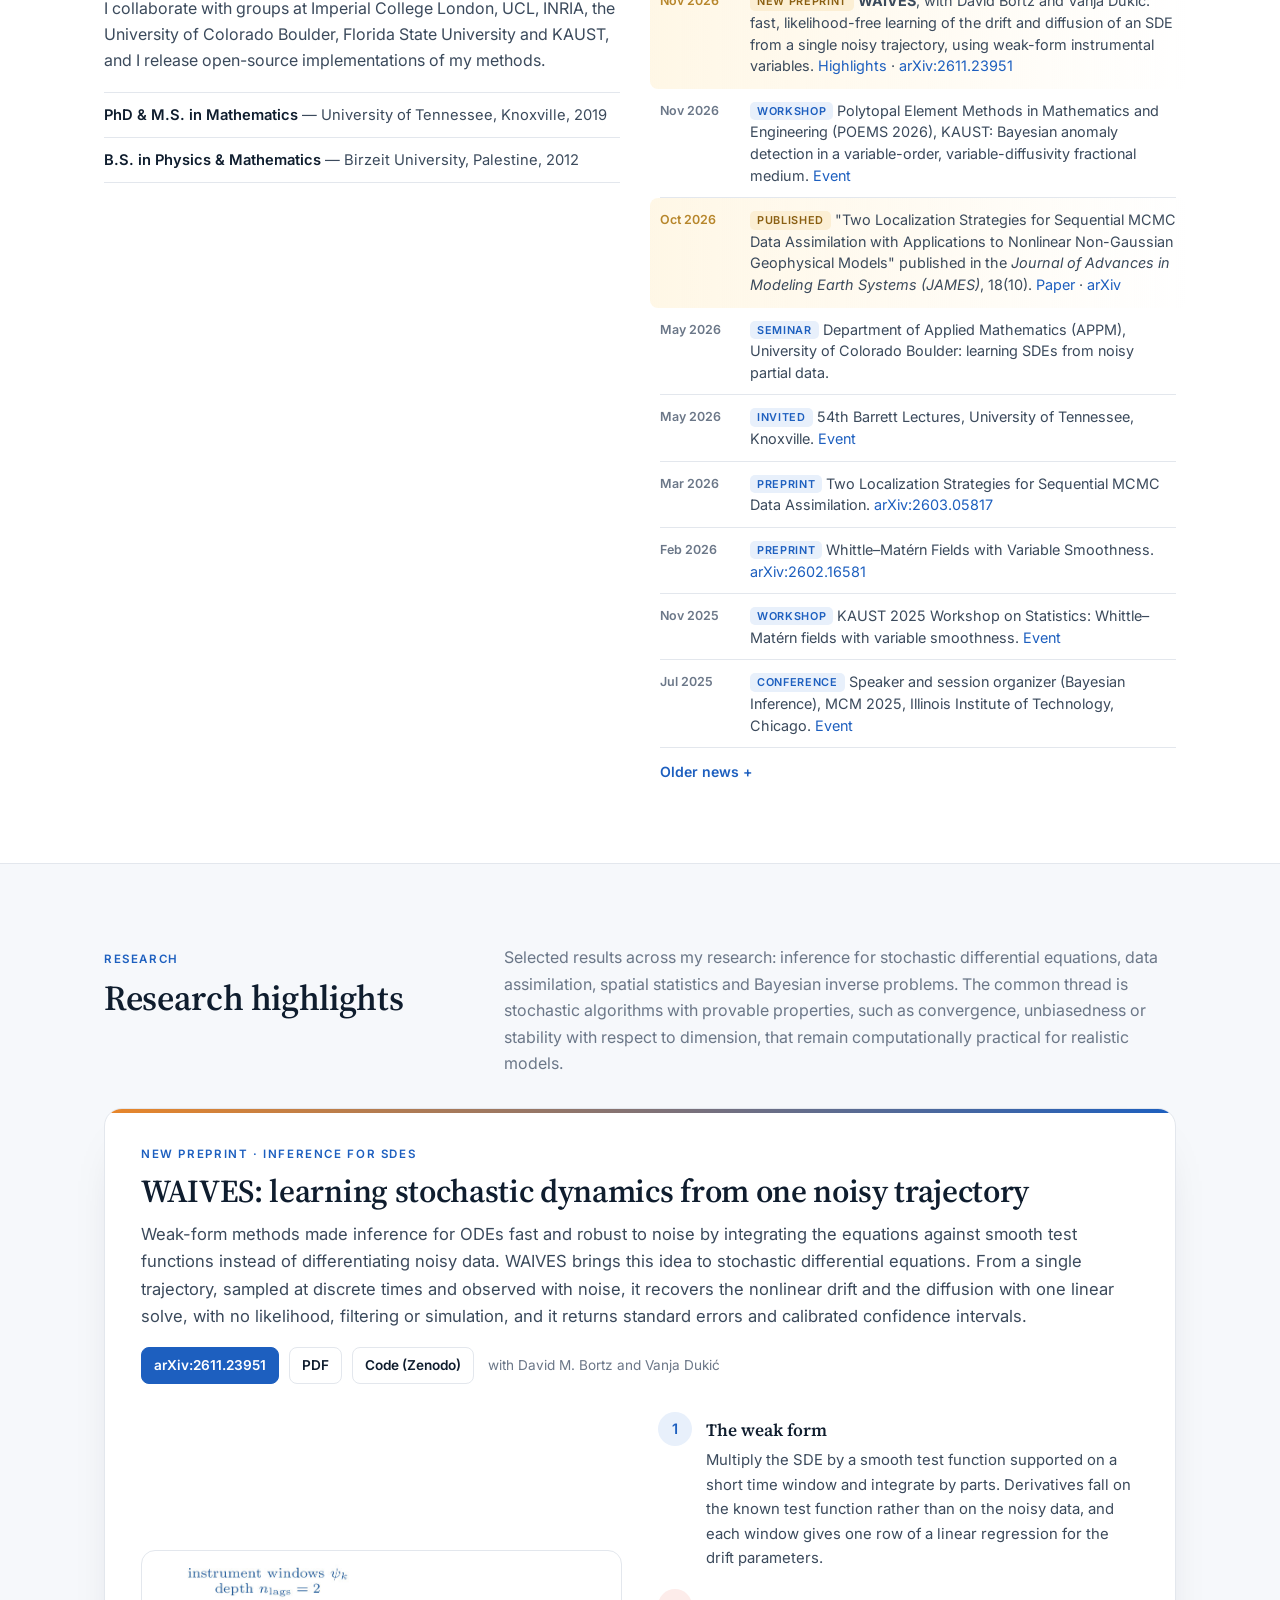
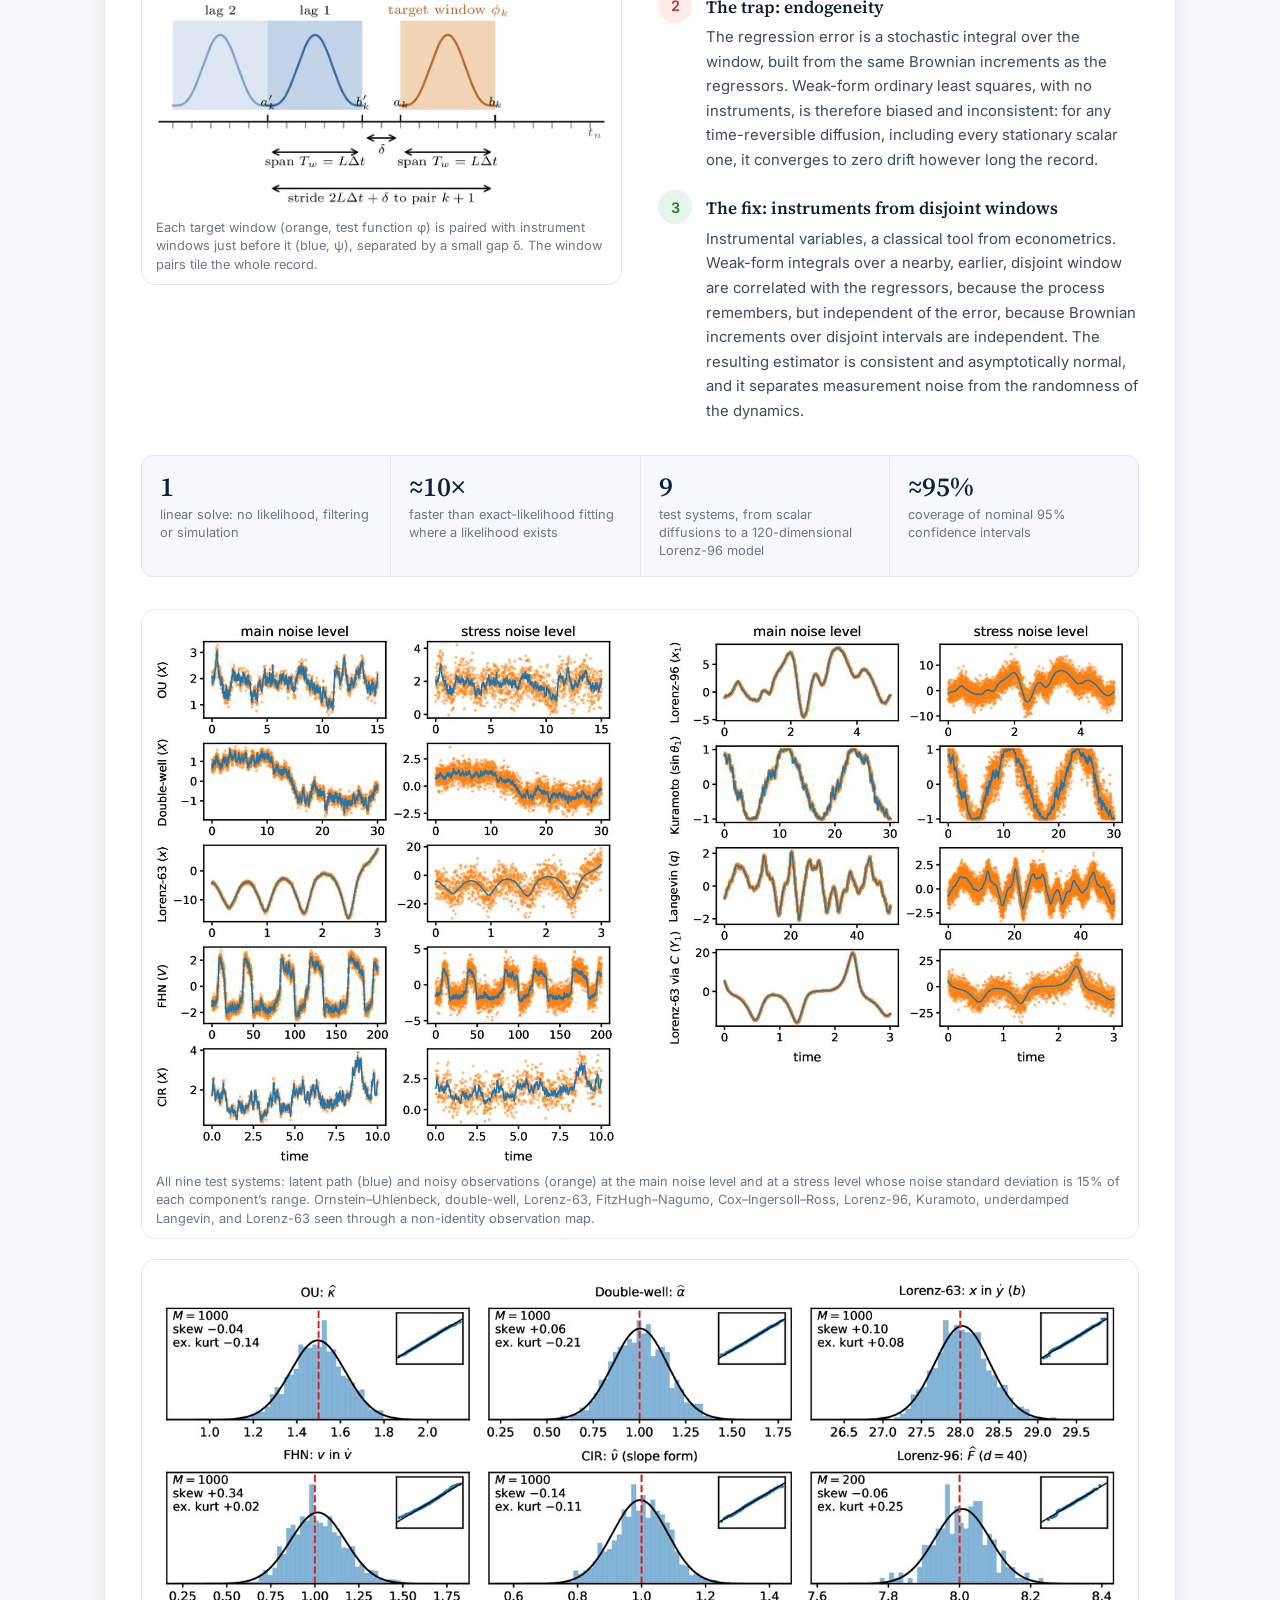
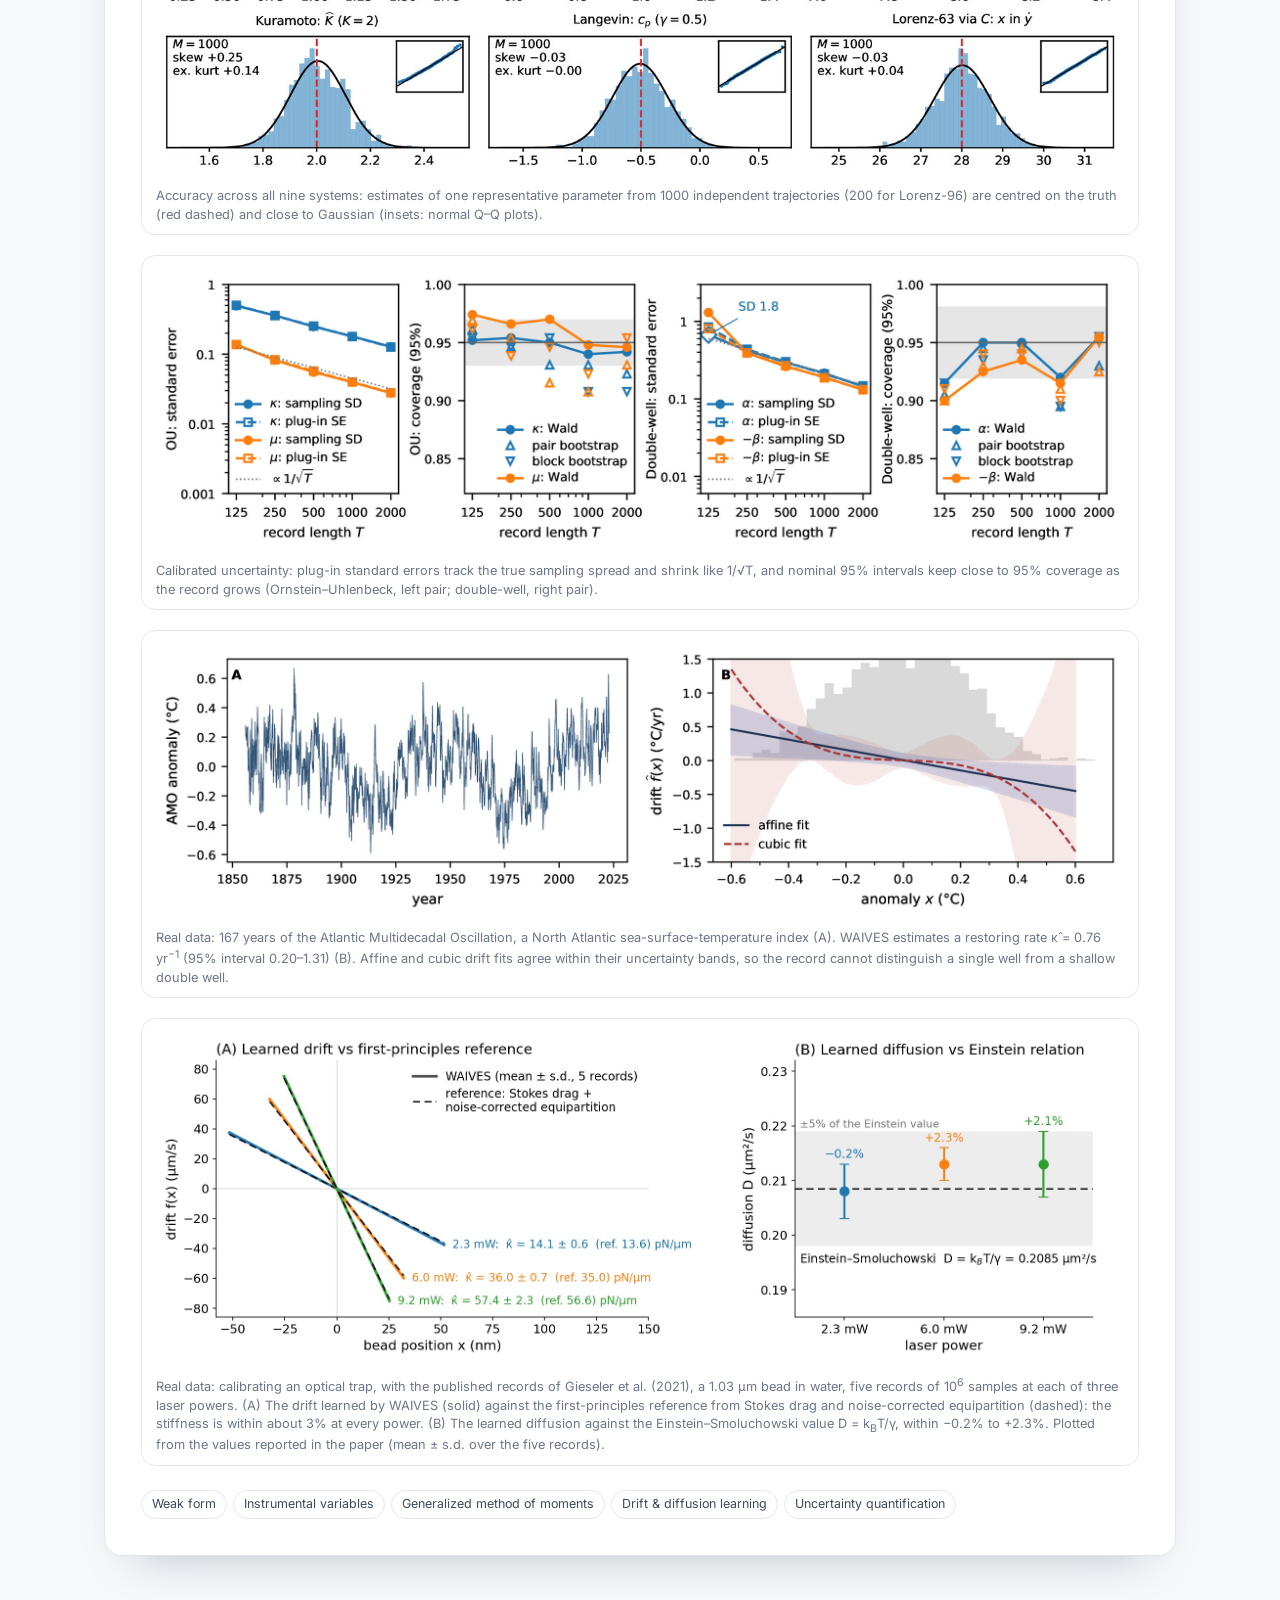
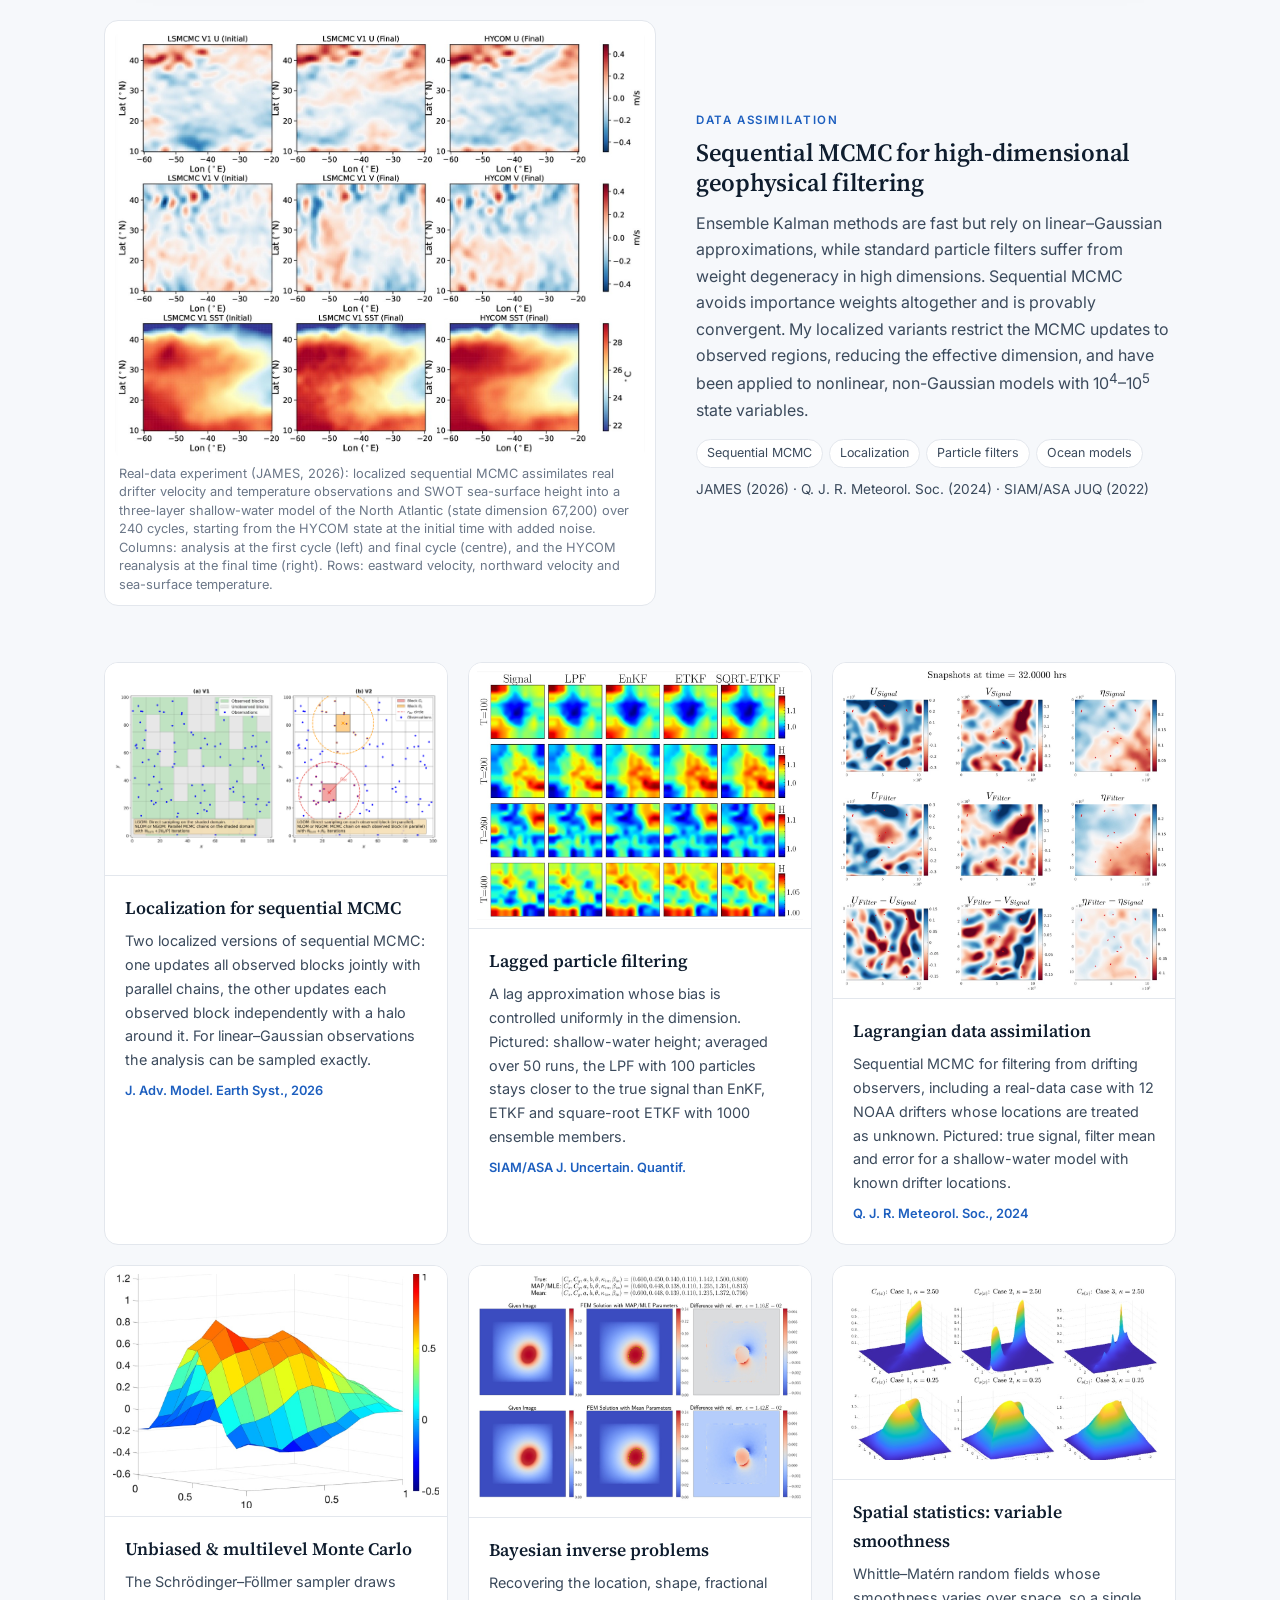
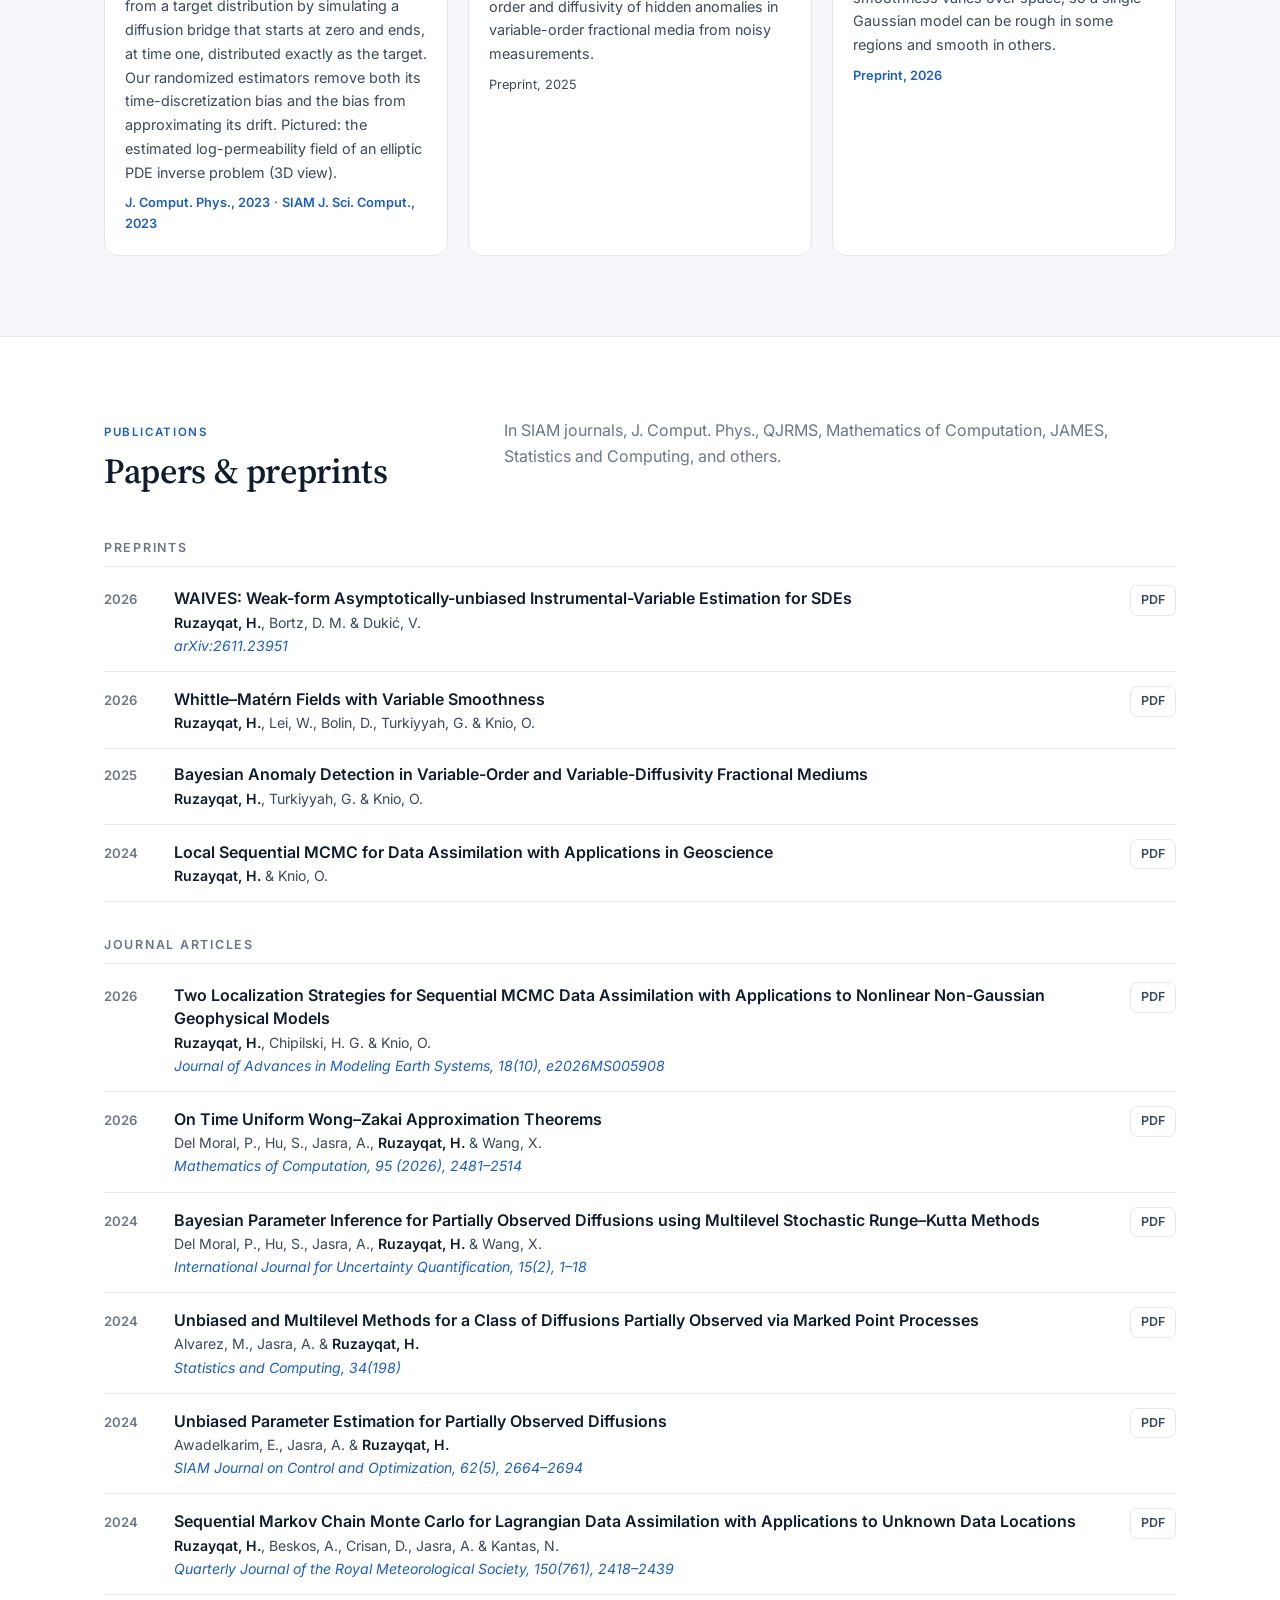
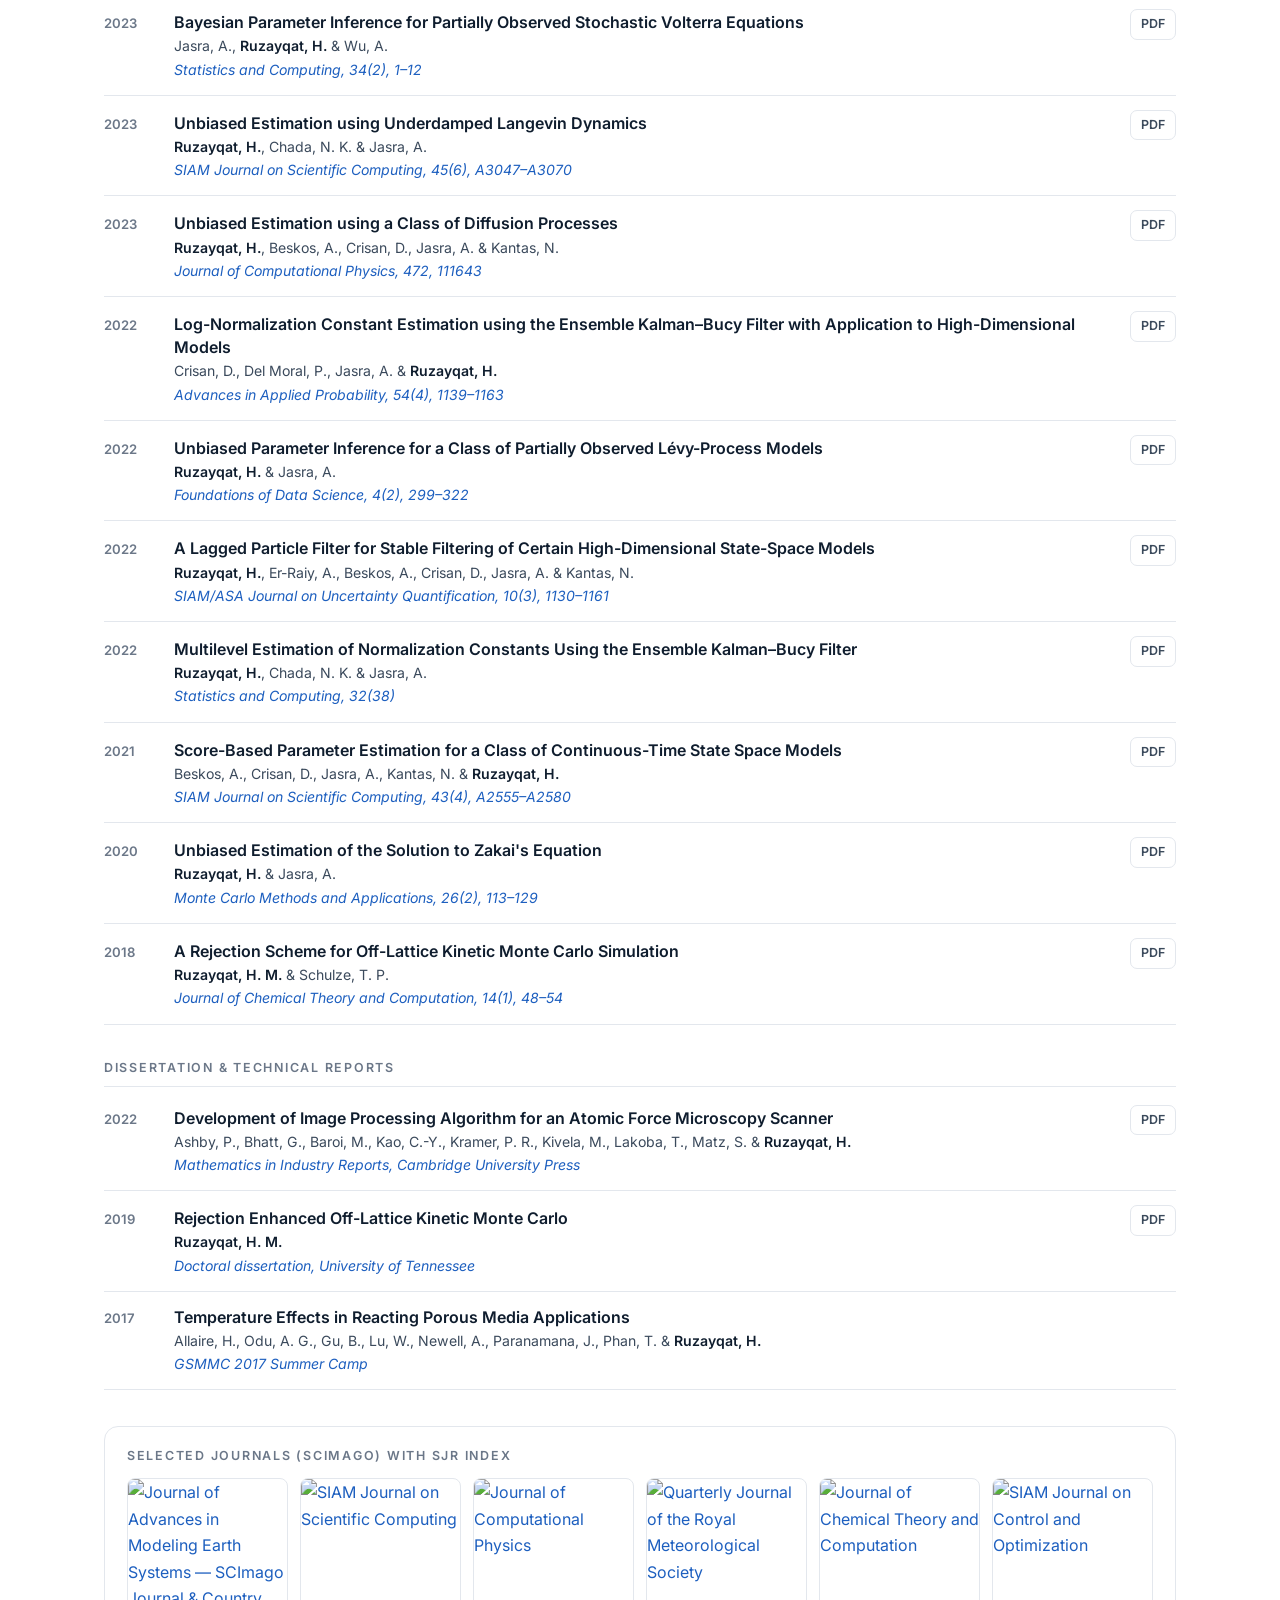
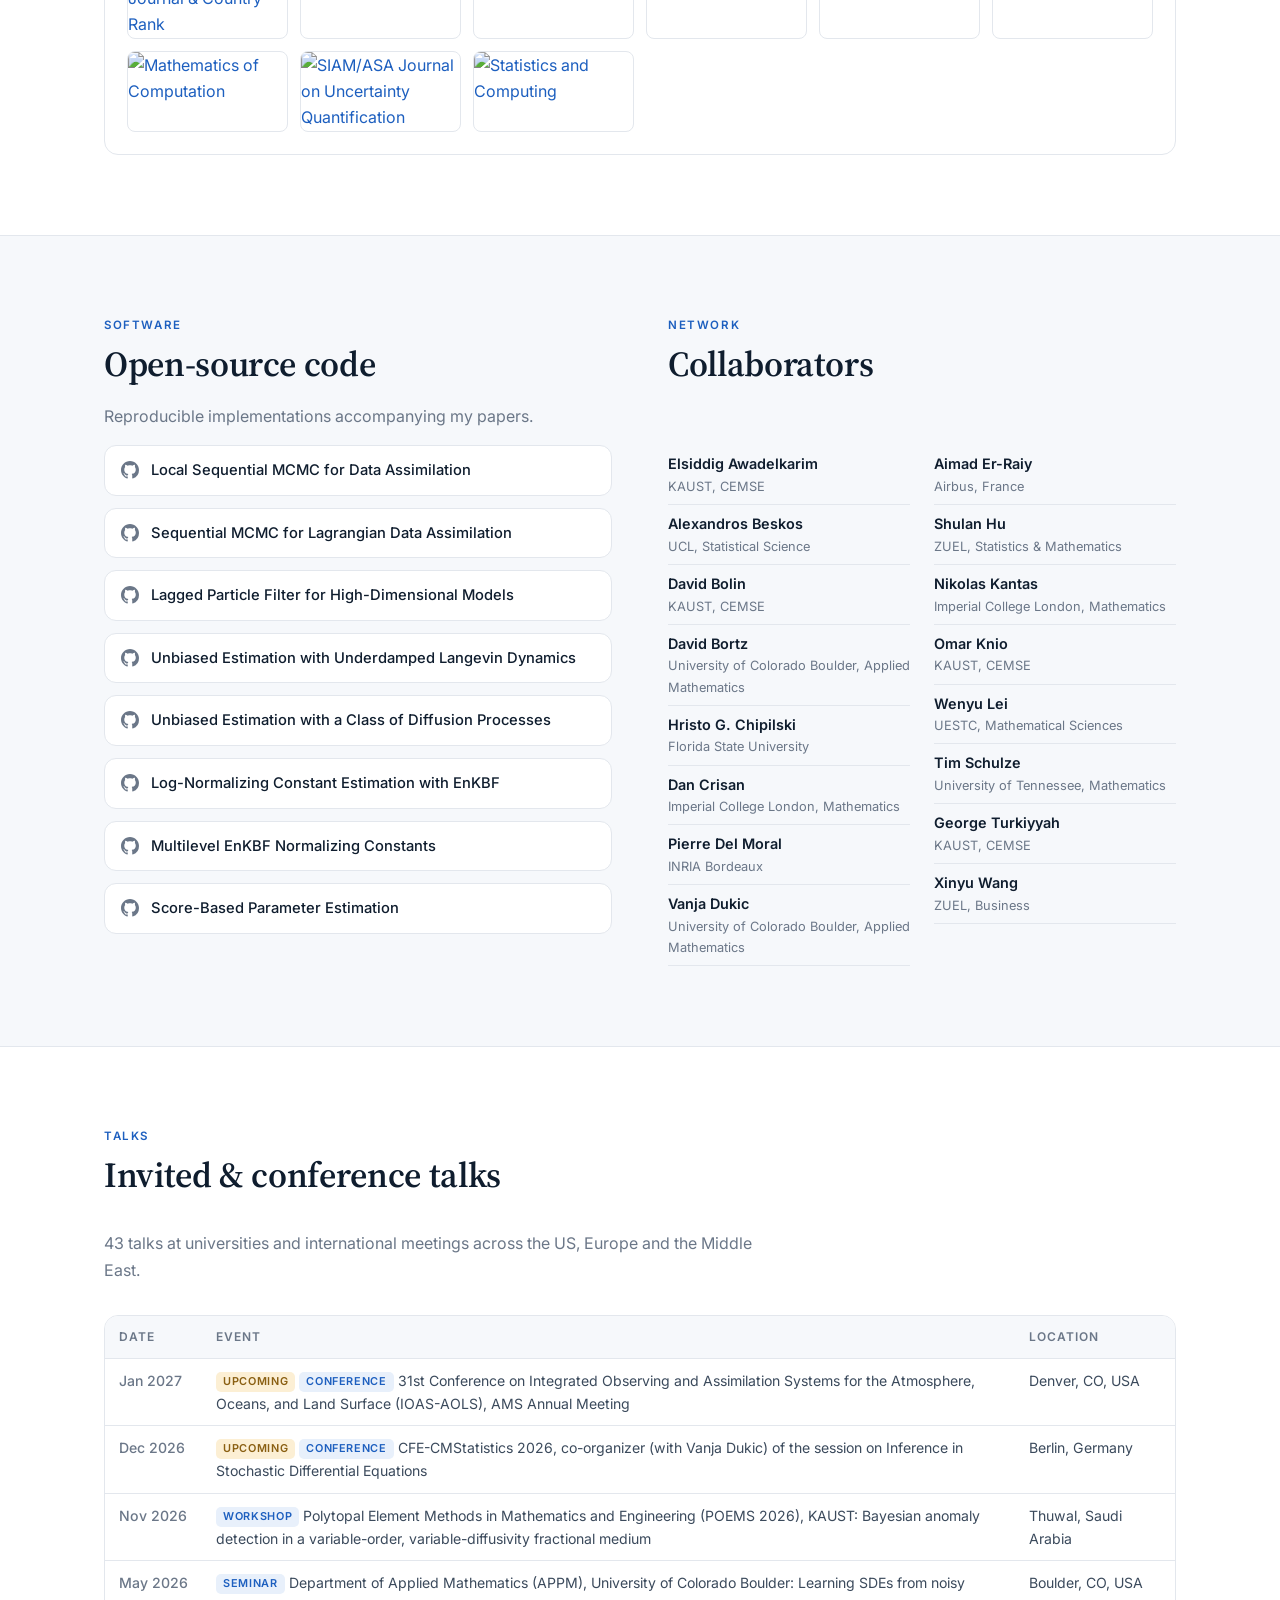
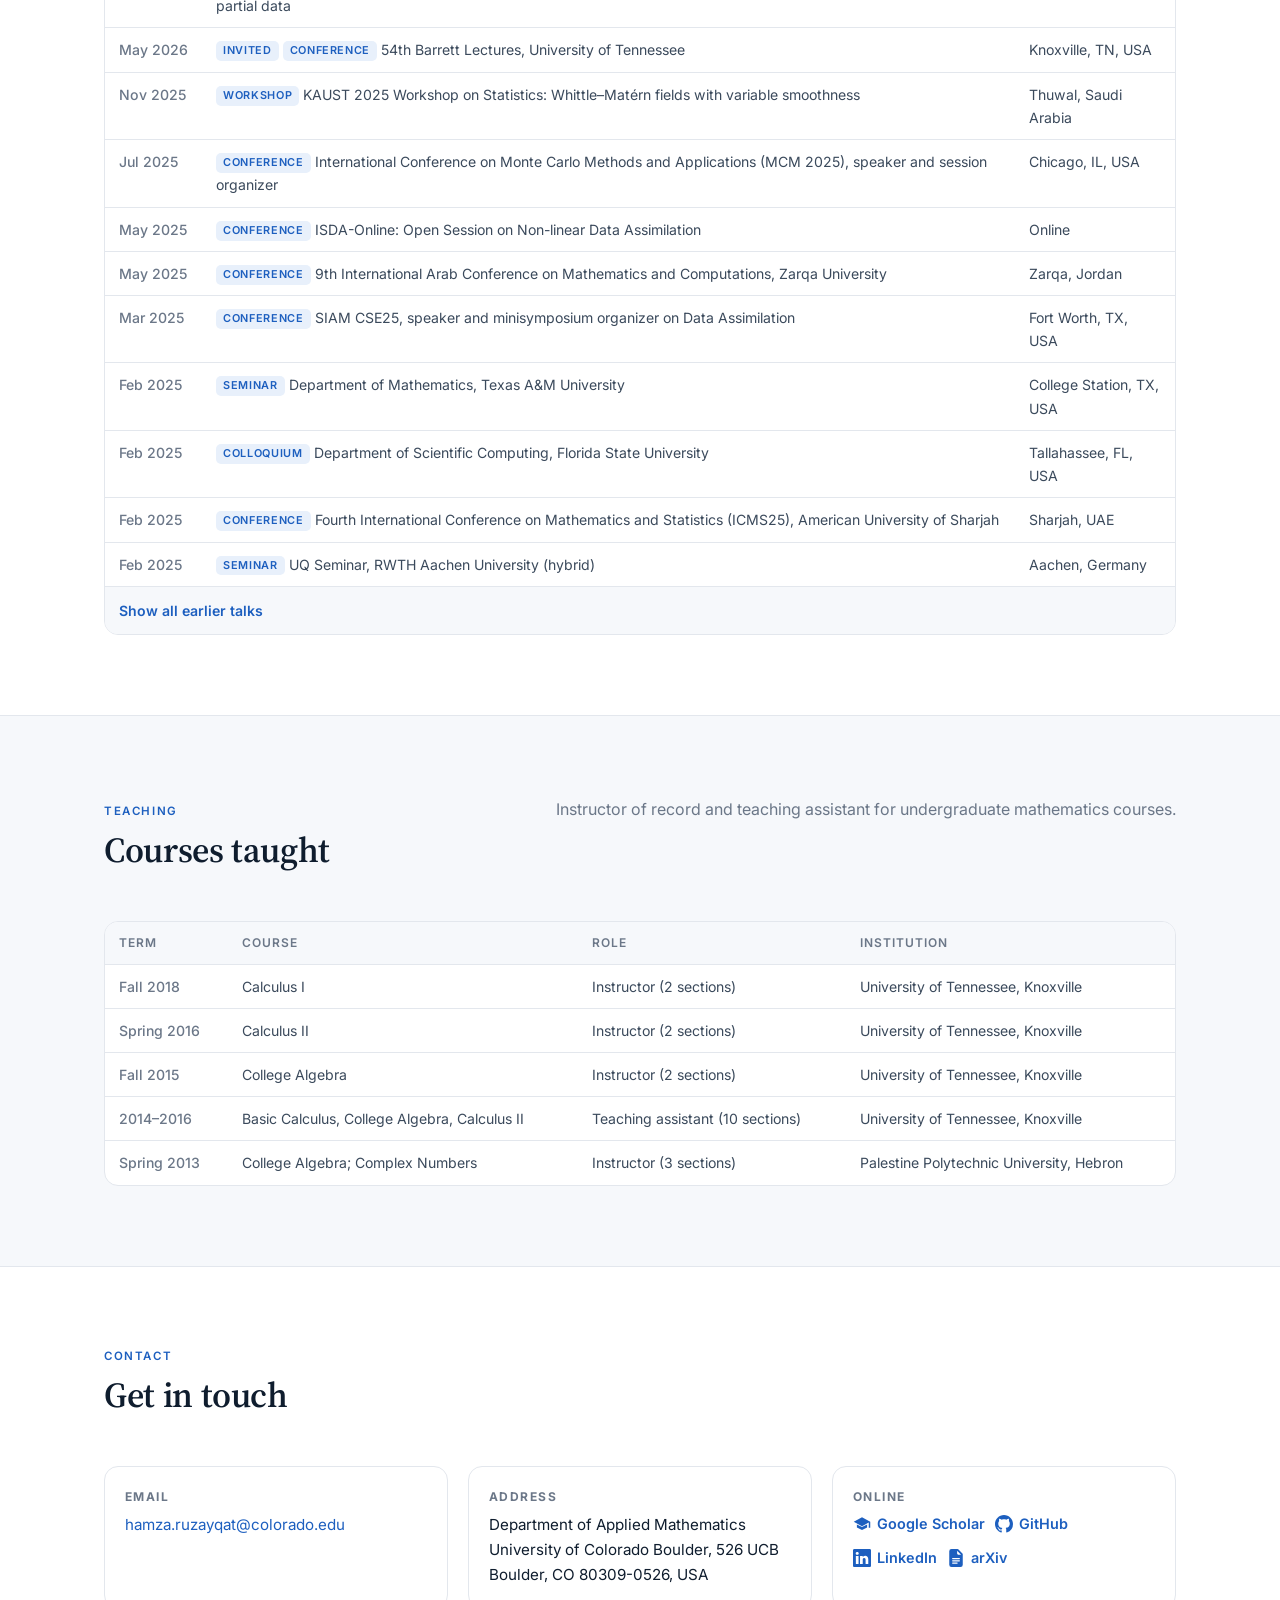
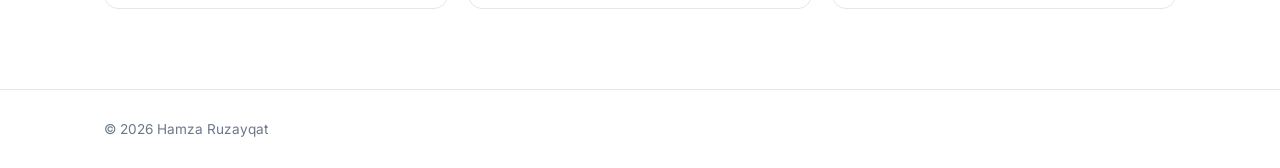
==== commit d9c39636: "WAIVES spotlight: nine-system noise figure, optical-trap example; preprints first - Replace the four" ====
--- a/index.html
+++ b/index.html
@@ -353,18 +353,28 @@
         </div>
 
         <div class="spot-figs">
-          <figure class="feature-media">
-            <img src="images/web/waives-systems.jpg" width="1200" height="746" loading="lazy"
-              alt="Latent paths and noisy observations for the Ornstein-Uhlenbeck, double-well, stochastic Lorenz-63 and FitzHugh-Nagumo systems" />
-            <figcaption>Noisy observations (orange) of the latent path (blue) for four of the nine test systems:
-              Ornstein&ndash;Uhlenbeck, double-well, stochastic Lorenz-63 and FitzHugh&ndash;Nagumo.</figcaption>
+          <figure class="feature-media wide">
+            <img src="images/web/waives-noise-levels.jpg" width="1800" height="1005" loading="lazy"
+              alt="Latent paths and noisy observations for all nine test systems, at the main noise level and at a stress noise level of 15 percent of each component's range" />
+            <figcaption>All nine test systems: latent path (blue) and noisy observations (orange) at the main noise
+              level and at a stress level whose noise standard deviation is 15% of each component&rsquo;s range.
+              Ornstein&ndash;Uhlenbeck, double-well, Lorenz-63, FitzHugh&ndash;Nagumo, Cox&ndash;Ingersoll&ndash;Ross,
+              Lorenz-96, Kuramoto, underdamped Langevin, and Lorenz-63 seen through a non-identity observation
+              map.</figcaption>
           </figure>
-          <figure class="feature-media">
+          <figure class="feature-media wide">
             <img src="images/web/waives-histograms.jpg" width="1400" height="730" loading="lazy"
               alt="Histograms of WAIVES estimates for nine systems, each centred on the true value with a Gaussian fit" />
             <figcaption>Accuracy across all nine systems: estimates of one representative parameter from 1000
               independent trajectories (200 for Lorenz-96) are centred on the truth (red dashed) and close to Gaussian
               (insets: normal Q&ndash;Q plots).</figcaption>
+          </figure>
+          <figure class="feature-media wide">
+            <img src="images/web/waives-coverage.jpg" width="2000" height="590" loading="lazy"
+              alt="Standard errors shrinking with record length and confidence-interval coverage near 95 percent for two systems" />
+            <figcaption>Calibrated uncertainty: plug-in standard errors track the true sampling spread and shrink like
+              1/&radic;T, and nominal 95% intervals keep close to 95% coverage as the record grows
+              (Ornstein&ndash;Uhlenbeck, left pair; double-well, right pair).</figcaption>
           </figure>
           <figure class="feature-media wide">
             <img src="images/web/waives-amo.jpg" width="2000" height="572" loading="lazy"
@@ -375,11 +385,14 @@
               the record cannot distinguish a single well from a shallow double well.</figcaption>
           </figure>
           <figure class="feature-media wide">
-            <img src="images/web/waives-coverage.jpg" width="2000" height="590" loading="lazy"
-              alt="Standard errors shrinking with record length and confidence-interval coverage near 95 percent for two systems" />
-            <figcaption>Calibrated uncertainty: plug-in standard errors track the true sampling spread and shrink like
-              1/&radic;T, and nominal 95% intervals keep close to 95% coverage as the record grows
-              (Ornstein&ndash;Uhlenbeck, left pair; double-well, right pair).</figcaption>
+            <img src="images/web/waives-trap.jpg" width="1995" height="690" loading="lazy"
+              alt="Optical-trap calibration: drift lines learned by WAIVES overlapping the first-principles reference at three laser powers, and learned diffusion coefficients within a few percent of the Einstein value" />
+            <figcaption>Real data: calibrating an optical trap, with the published records of Gieseler et al. (2021), a
+              1.03&nbsp;&micro;m bead in water, five records of 10<sup>6</sup> samples at each of three laser powers.
+              (A) The drift learned by WAIVES (solid) against the first-principles reference from Stokes drag and
+              noise-corrected equipartition (dashed): the stiffness is within about 3% at every power. (B) The learned
+              diffusion against the Einstein&ndash;Smoluchowski value D = k<sub>B</sub>T/&gamma;, within &minus;0.2% to
+              +2.3%. Plotted from the values reported in the paper (mean &plusmn; s.d. over the five records).</figcaption>
           </figure>
         </div>
 
@@ -392,12 +405,12 @@
 
       <div class="feature">
         <figure class="feature-media" style="margin:0">
-          <img src="images/web/fig-feature.jpg" alt="North Atlantic sea-surface height, velocity and temperature reconstructed by localized sequential MCMC versus HYCOM reanalysis" loading="lazy" />
+          <img src="images/web/fig-feature.jpg?v=2" alt="North Atlantic velocity and temperature reconstructed by localized sequential MCMC versus HYCOM reanalysis" loading="lazy" />
           <figcaption>Real-data experiment (JAMES, 2026): localized sequential MCMC assimilates real drifter velocity and
             temperature observations and SWOT sea-surface height into a three-layer shallow-water model of the North
             Atlantic (state dimension 67,200) over 240 cycles, starting from the HYCOM state at the initial time with
             added noise. Columns: analysis at the first cycle (left) and final cycle (centre), and the HYCOM reanalysis
-            at the final time (right). Rows: sea-surface height, eastward and northward velocity, temperature.</figcaption>
+            at the final time (right). Rows: eastward velocity, northward velocity and sea-surface temperature.</figcaption>
         </figure>
         <div>
           <span class="kicker">Data assimilation</span>
@@ -503,6 +516,35 @@
       </div>
 
       <div class="pub-group">
+        <h3>Preprints</h3>
+        <ul class="pubs" data-group="preprint">
+          <li><span class="yr">2026</span>
+            <div><span class="title">WAIVES: Weak-form Asymptotically-unbiased Instrumental-Variable Estimation for
+                SDEs</span>
+              <span class="authors"><b>Ruzayqat, H.</b>, Bortz, D. M. &amp; Duki&cacute;, V.</span>
+              <span class="venue"><a href="https://arxiv.org/abs/2611.23951" target="_blank" rel="noopener">arXiv:2611.23951</a></span>
+            </div><a class="pdf" href="https://arxiv.org/pdf/2611.23951" target="_blank" rel="noopener">PDF</a>
+          </li>
+          <li><span class="yr">2026</span>
+            <div><span class="title">Whittle&ndash;Matérn Fields with Variable Smoothness</span>
+              <span class="authors"><b>Ruzayqat, H.</b>, Lei, W., Bolin, D., Turkiyyah, G. &amp; Knio, O.</span>
+            </div><a class="pdf" href="https://arxiv.org/pdf/2602.16581" target="_blank" rel="noopener">PDF</a>
+          </li>
+          <li><span class="yr">2025</span>
+            <div><span class="title">Bayesian Anomaly Detection in Variable-Order and Variable-Diffusivity Fractional
+                Mediums</span>
+              <span class="authors"><b>Ruzayqat, H.</b>, Turkiyyah, G. &amp; Knio, O.</span>
+            </div>
+          </li>
+          <li><span class="yr">2024</span>
+            <div><span class="title">Local Sequential MCMC for Data Assimilation with Applications in Geoscience</span>
+              <span class="authors"><b>Ruzayqat, H.</b> &amp; Knio, O.</span>
+            </div><a class="pdf" href="https://arxiv.org/pdf/2409.07111" target="_blank" rel="noopener">PDF</a>
+          </li>
+        </ul>
+      </div>
+
+      <div class="pub-group">
         <h3>Journal articles</h3>
         <ul class="pubs" data-group="journal">
           <li><span class="yr">2026</span>
@@ -613,35 +655,6 @@
               <span class="venue">Journal of Chemical Theory and Computation, 14(1), 48&ndash;54</span>
             </div><a class="pdf" href="https://web.math.utk.edu/~schulze/paper33.pdf" target="_blank"
               rel="noopener">PDF</a>
-          </li>
-        </ul>
-      </div>
-
-      <div class="pub-group">
-        <h3>Preprints</h3>
-        <ul class="pubs" data-group="preprint">
-          <li><span class="yr">2026</span>
-            <div><span class="title">WAIVES: Weak-form Asymptotically-unbiased Instrumental-Variable Estimation for
-                SDEs</span>
-              <span class="authors"><b>Ruzayqat, H.</b>, Bortz, D. M. &amp; Duki&cacute;, V.</span>
-              <span class="venue"><a href="https://arxiv.org/abs/2611.23951" target="_blank" rel="noopener">arXiv:2611.23951</a></span>
-            </div><a class="pdf" href="https://arxiv.org/pdf/2611.23951" target="_blank" rel="noopener">PDF</a>
-          </li>
-          <li><span class="yr">2026</span>
-            <div><span class="title">Whittle&ndash;Matérn Fields with Variable Smoothness</span>
-              <span class="authors"><b>Ruzayqat, H.</b>, Lei, W., Bolin, D., Turkiyyah, G. &amp; Knio, O.</span>
-            </div><a class="pdf" href="https://arxiv.org/pdf/2602.16581" target="_blank" rel="noopener">PDF</a>
-          </li>
-          <li><span class="yr">2025</span>
-            <div><span class="title">Bayesian Anomaly Detection in Variable-Order and Variable-Diffusivity Fractional
-                Mediums</span>
-              <span class="authors"><b>Ruzayqat, H.</b>, Turkiyyah, G. &amp; Knio, O.</span>
-            </div>
-          </li>
-          <li><span class="yr">2024</span>
-            <div><span class="title">Local Sequential MCMC for Data Assimilation with Applications in Geoscience</span>
-              <span class="authors"><b>Ruzayqat, H.</b> &amp; Knio, O.</span>
-            </div><a class="pdf" href="https://arxiv.org/pdf/2409.07111" target="_blank" rel="noopener">PDF</a>
           </li>
         </ul>
       </div>
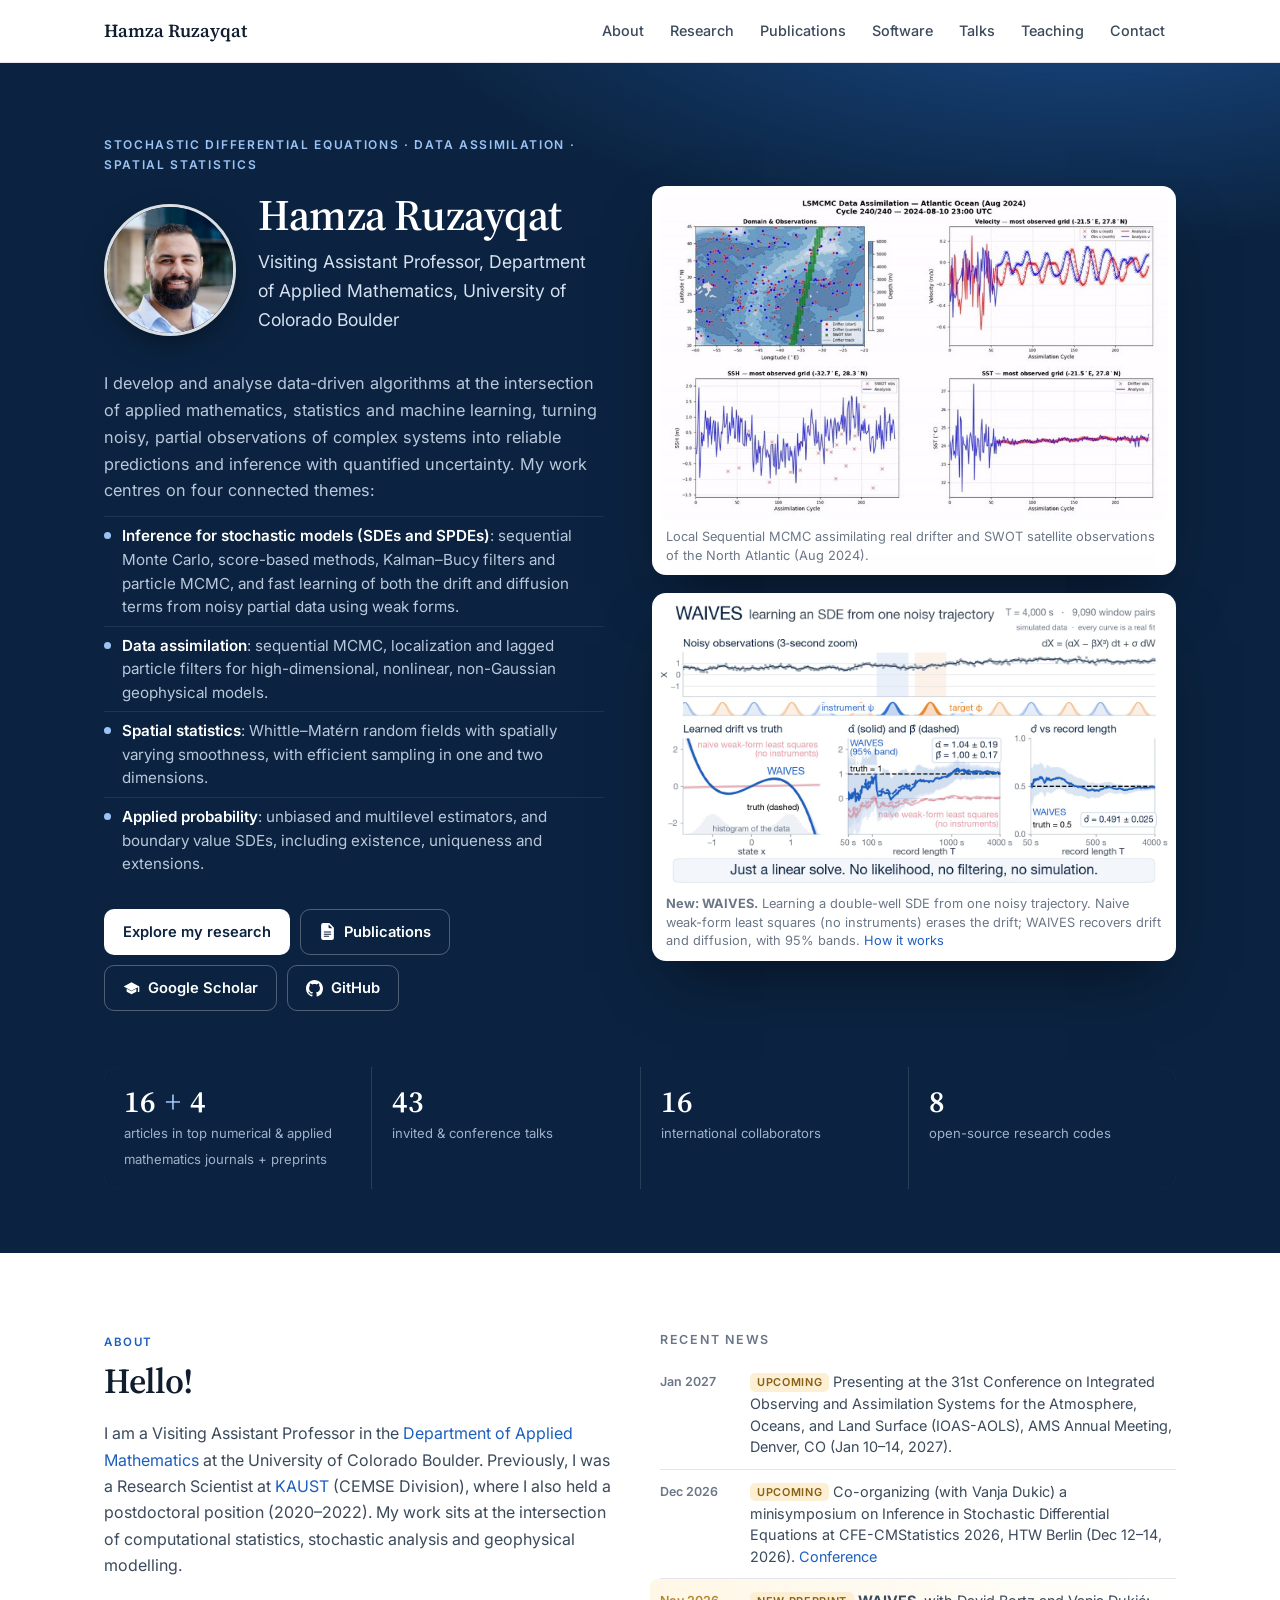
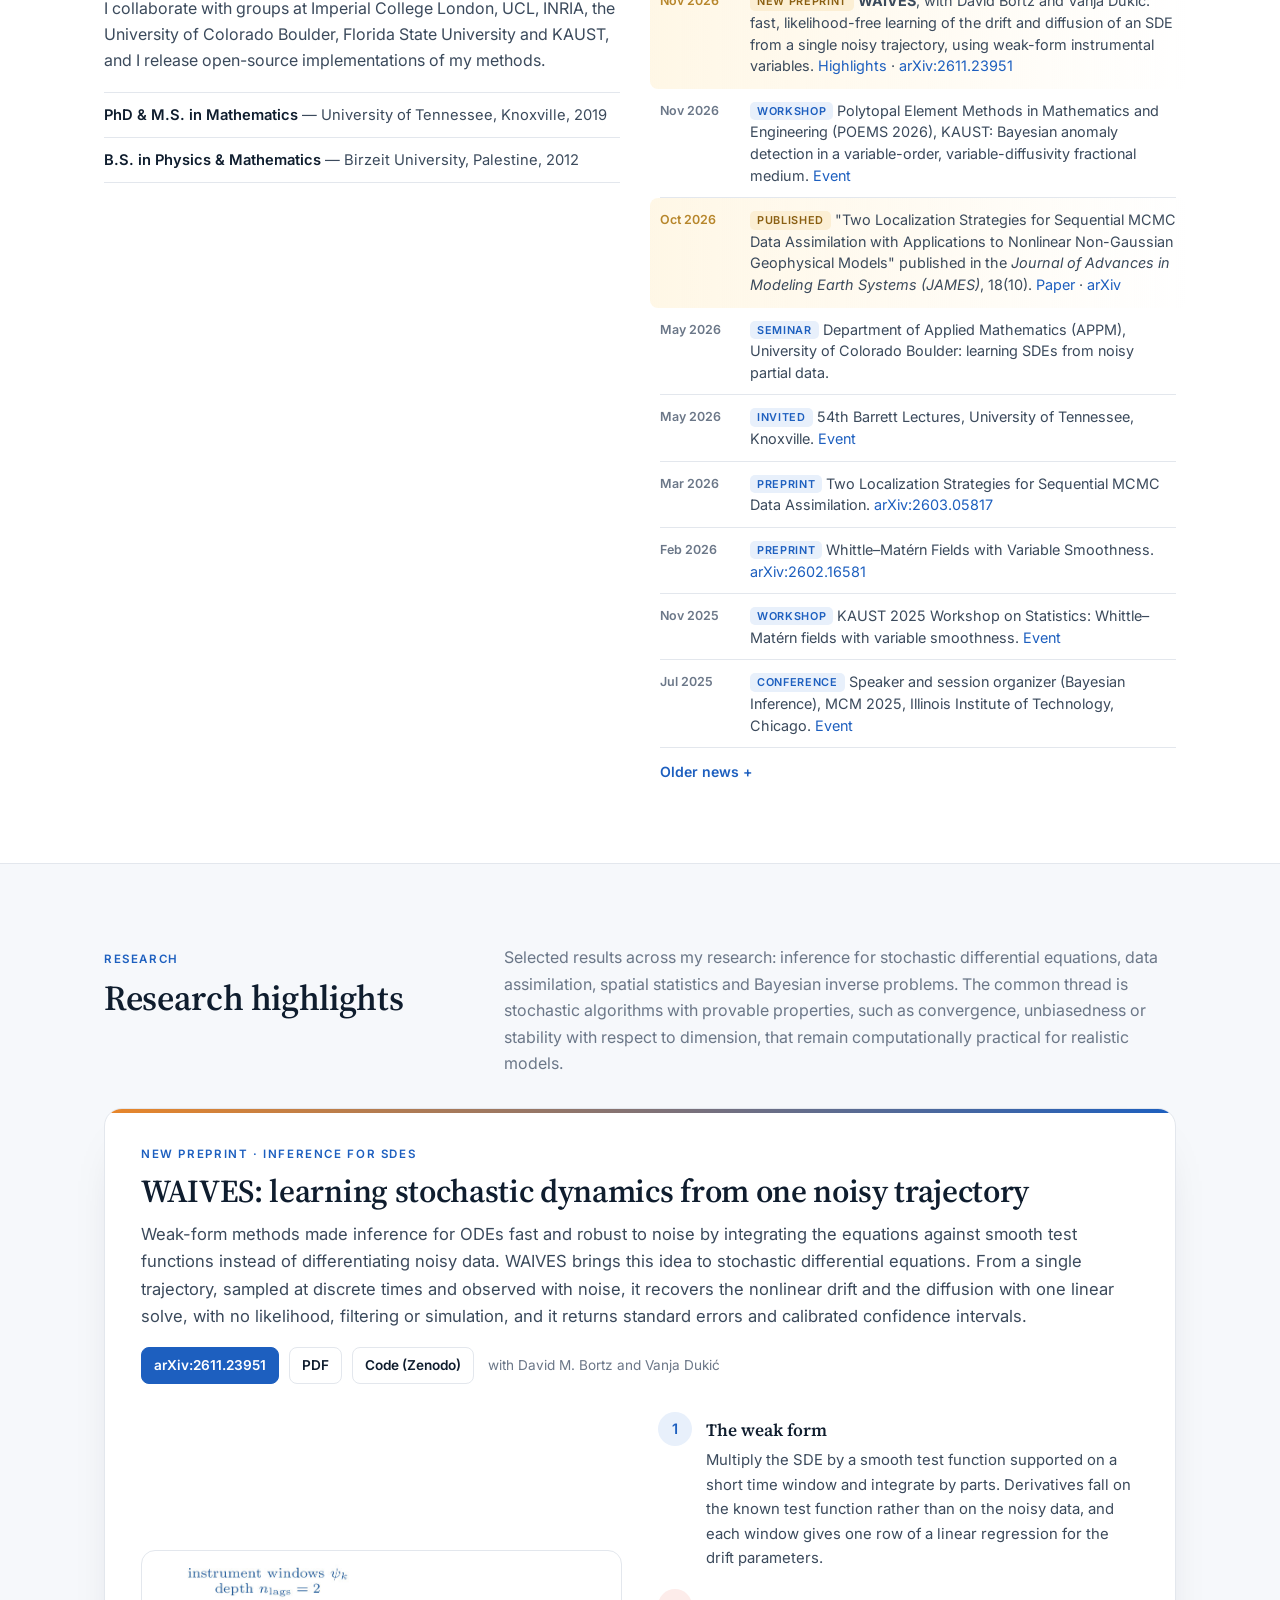
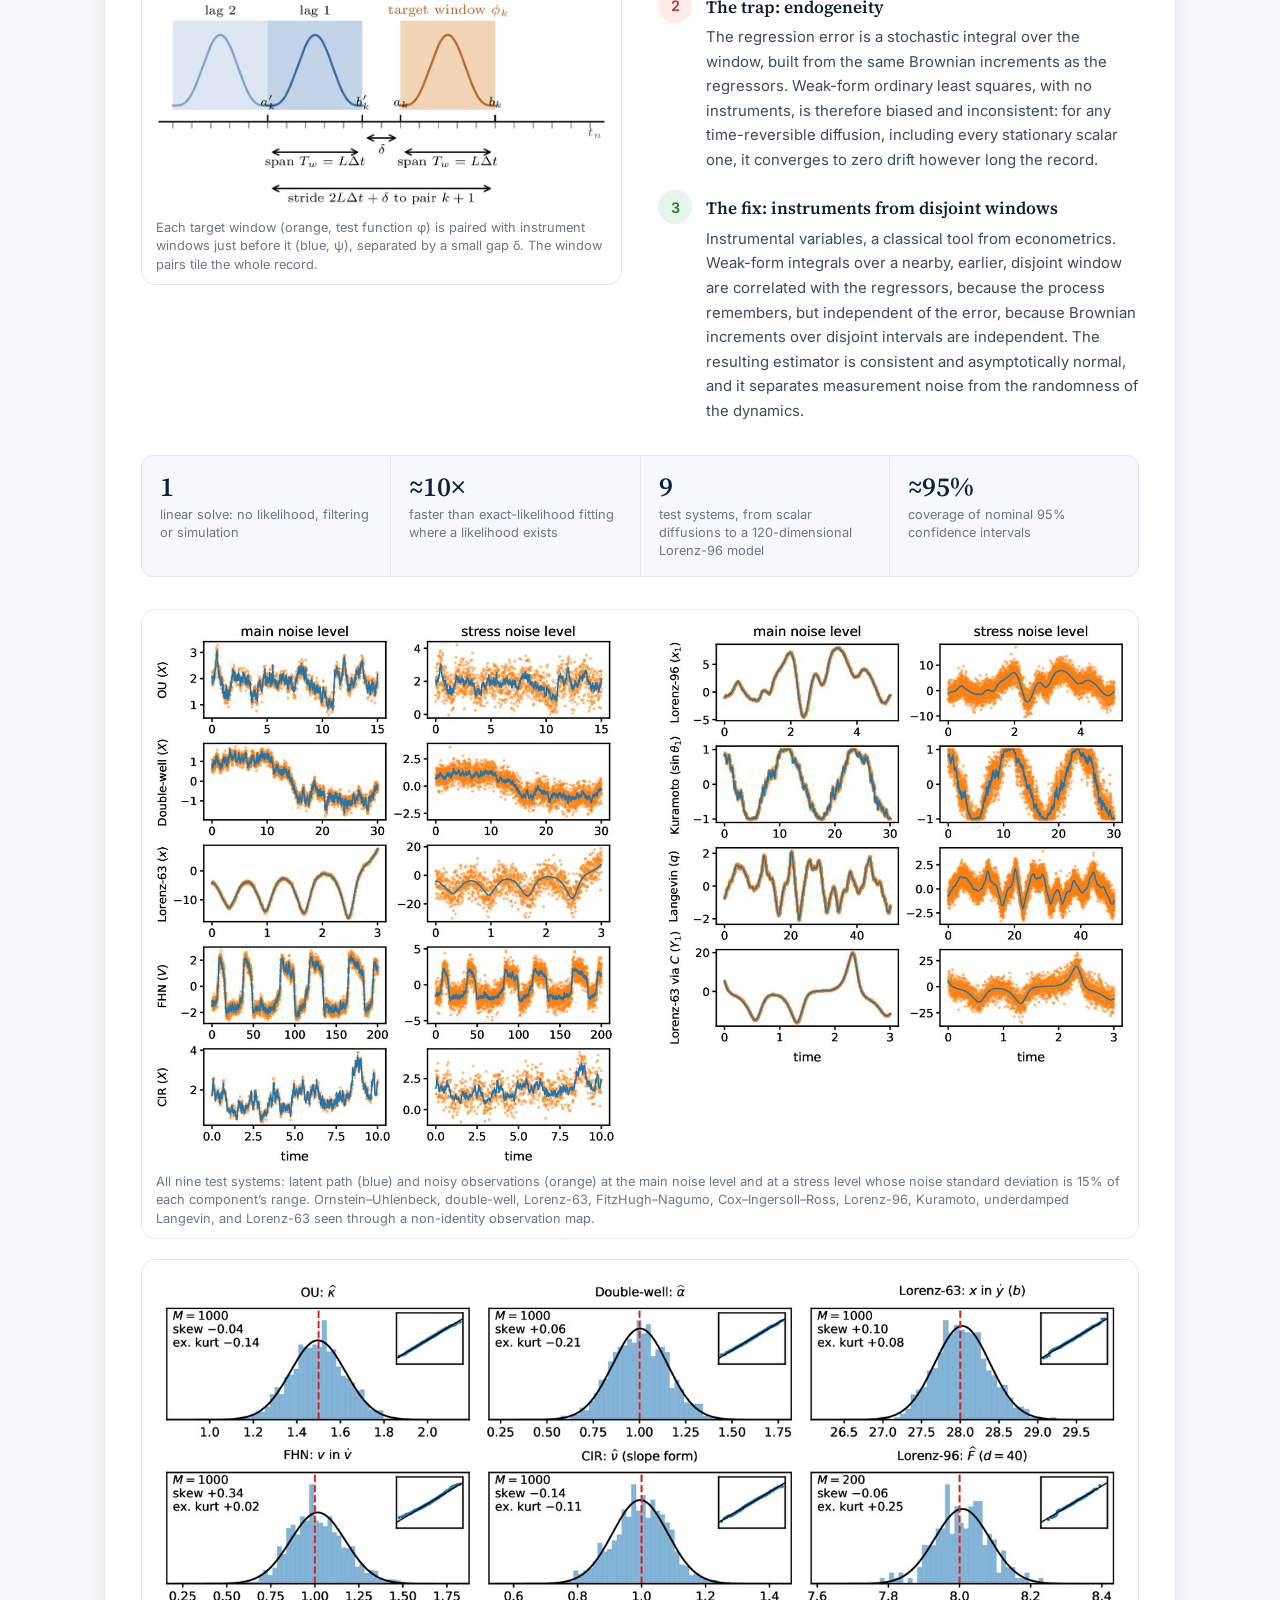
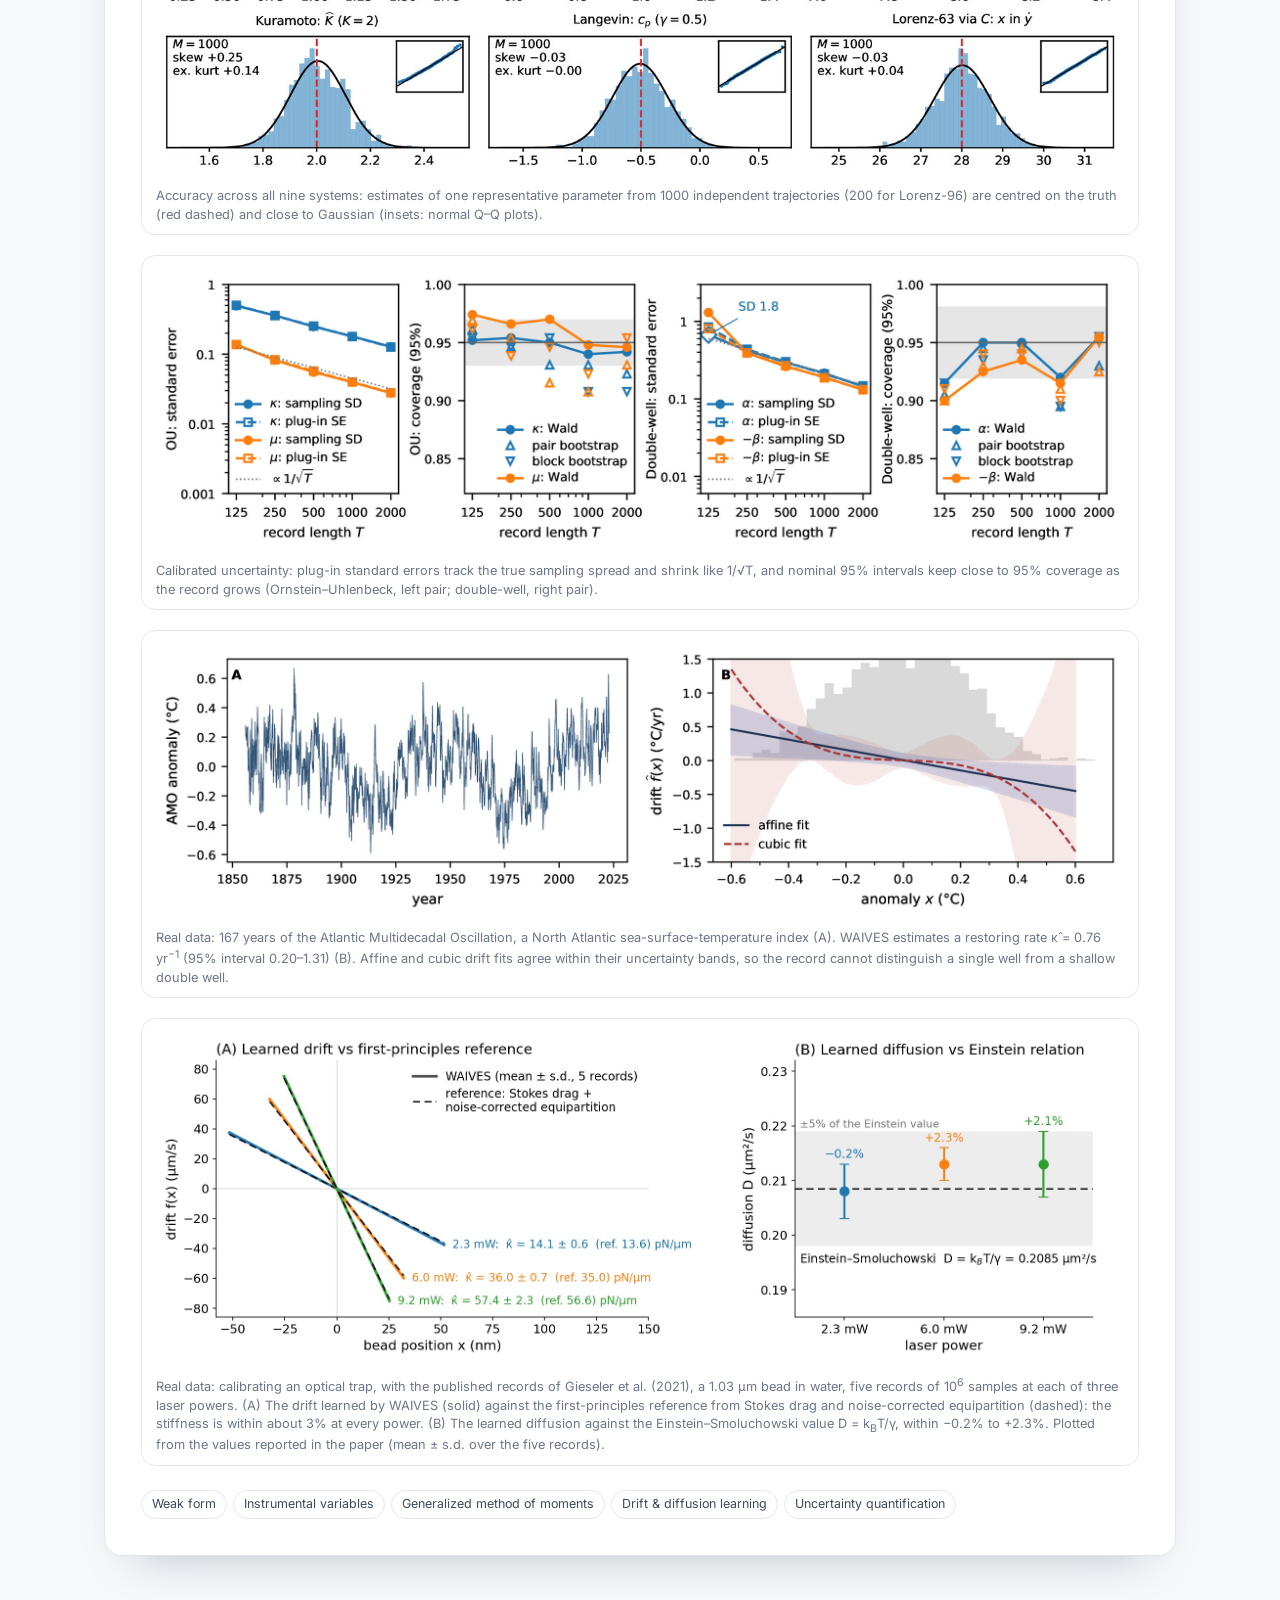
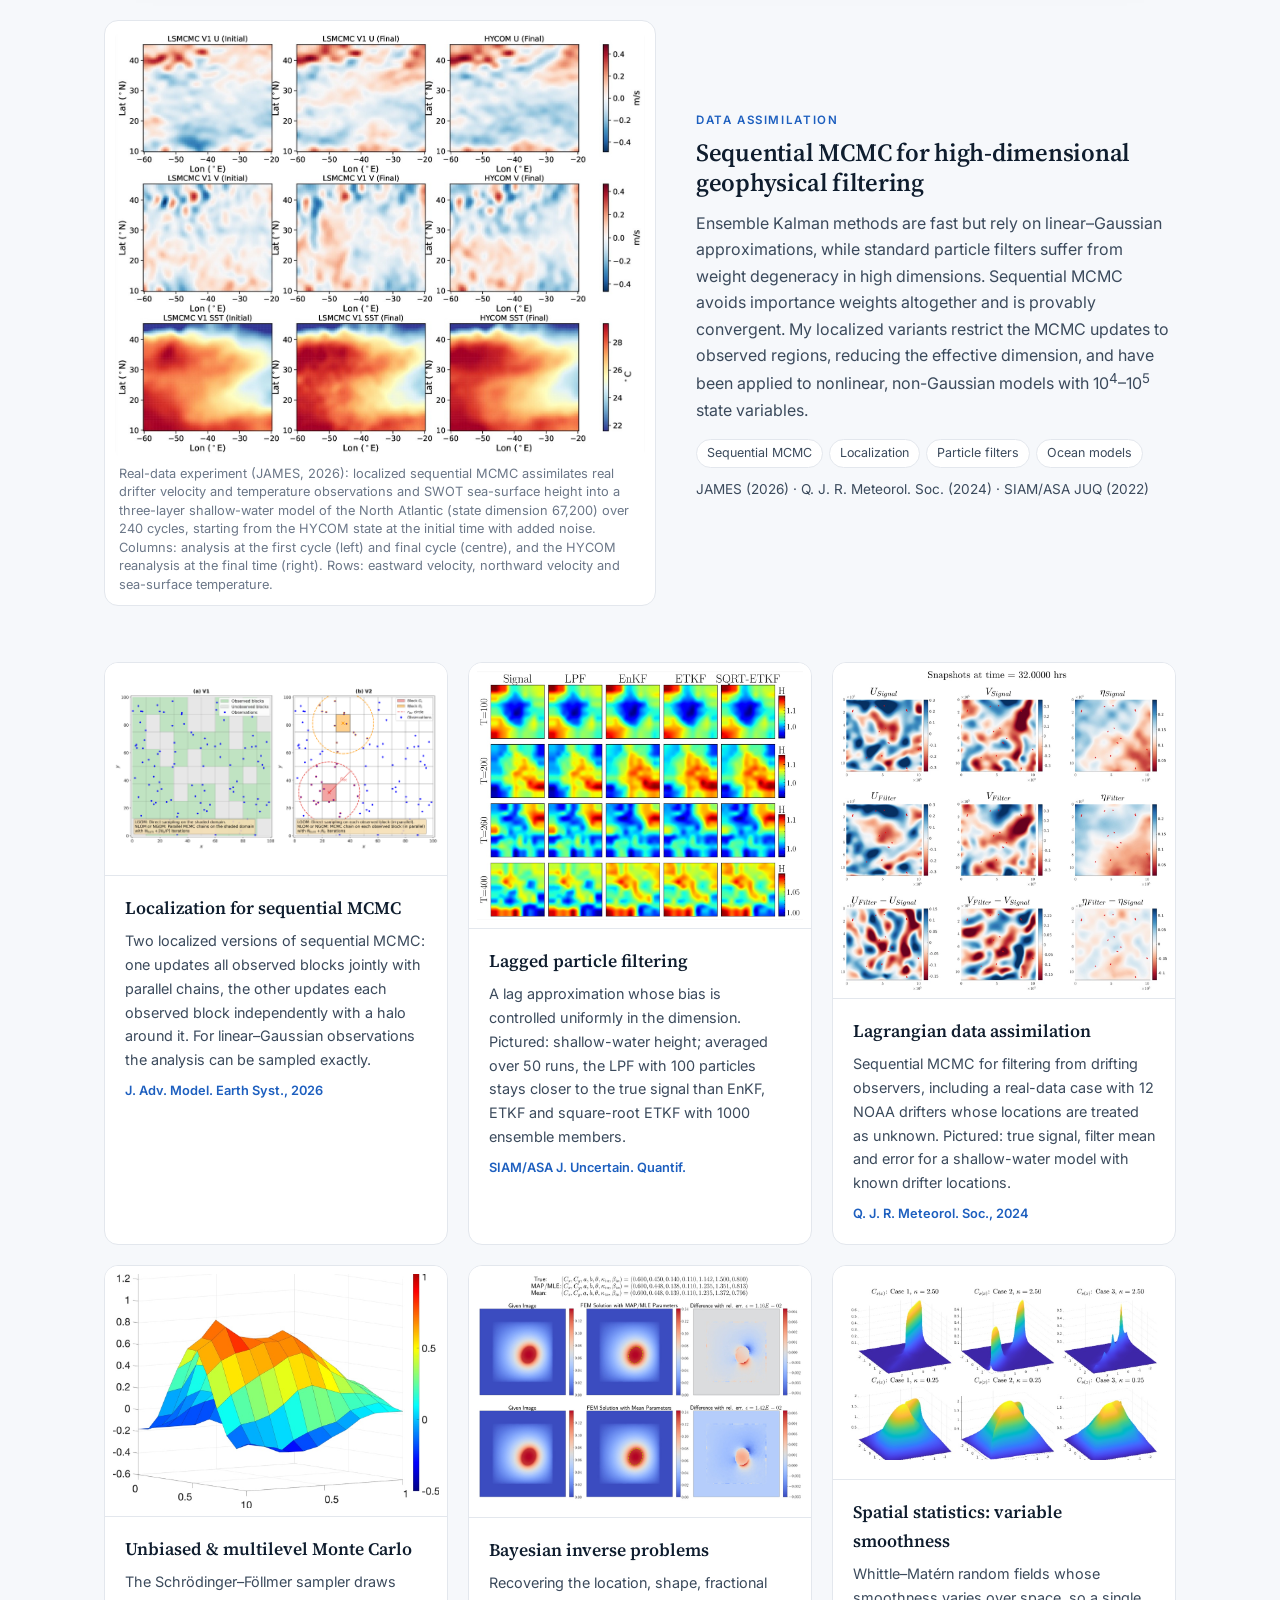
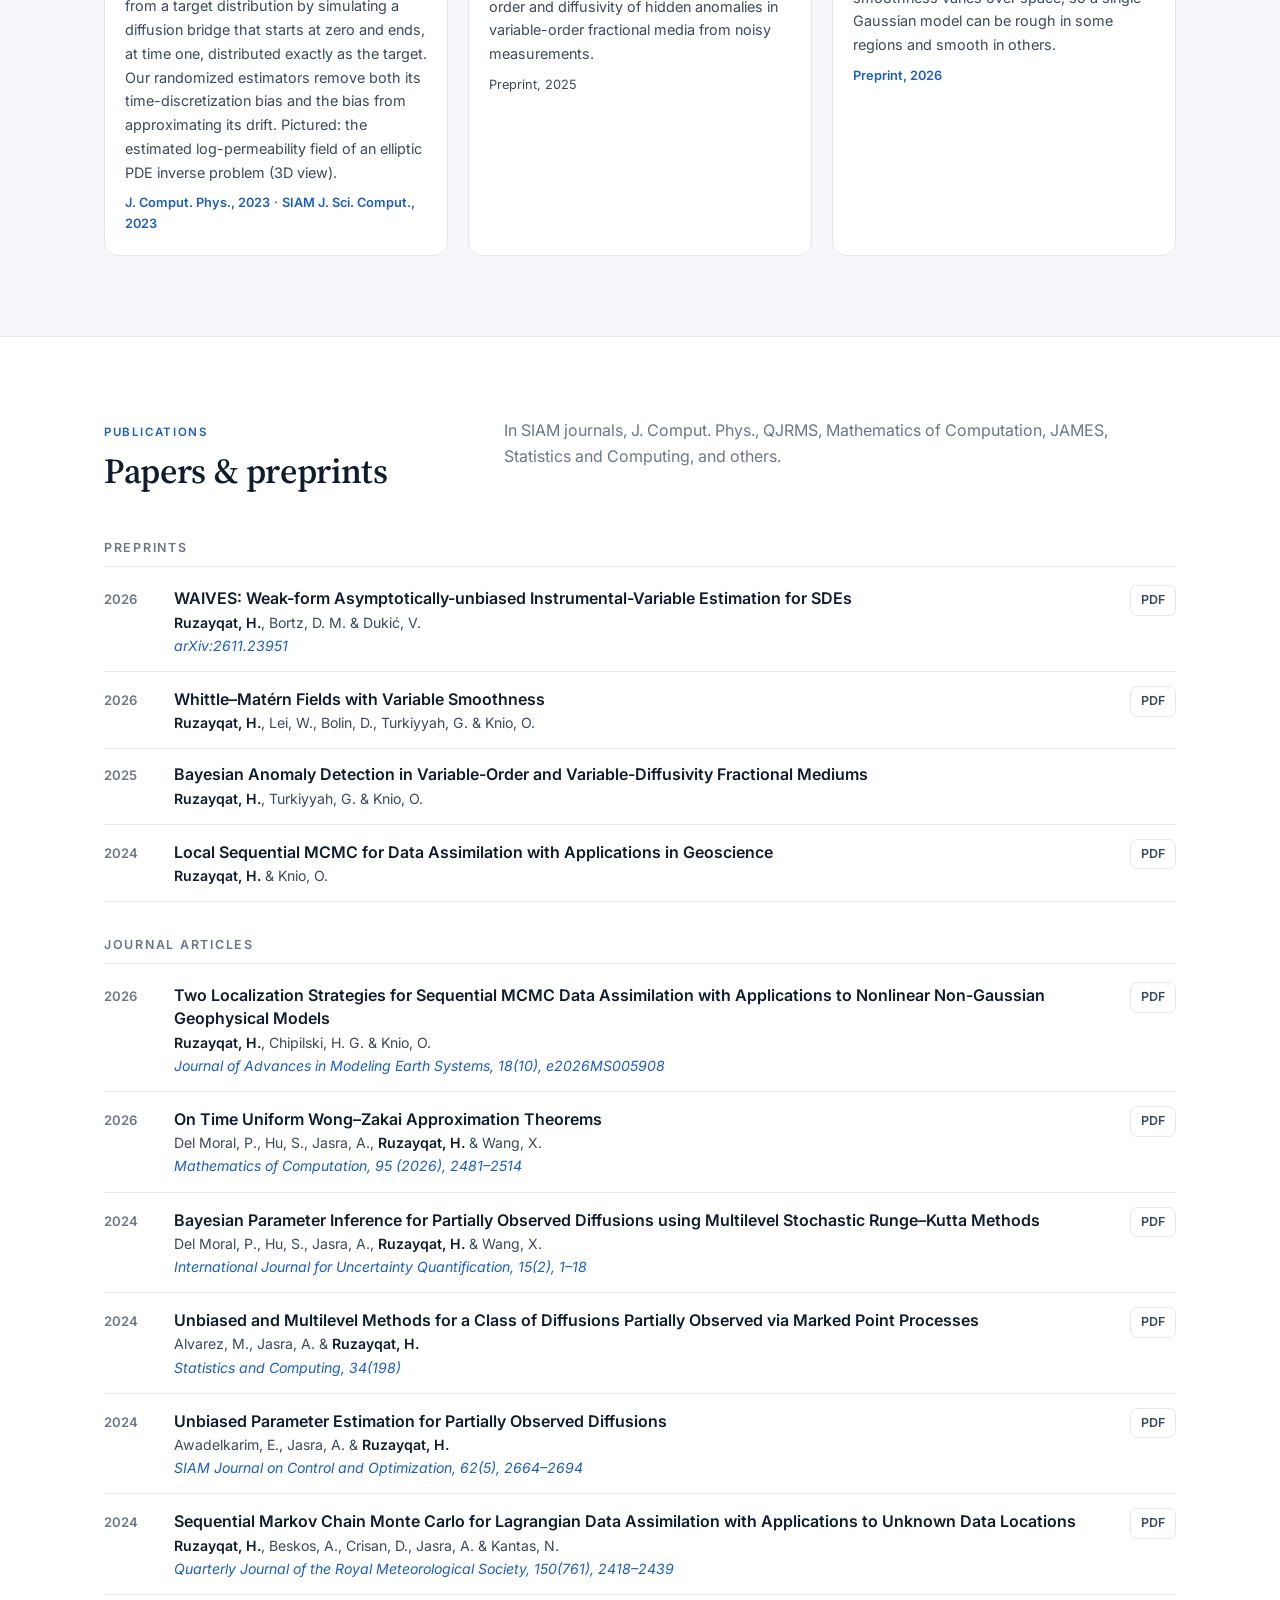
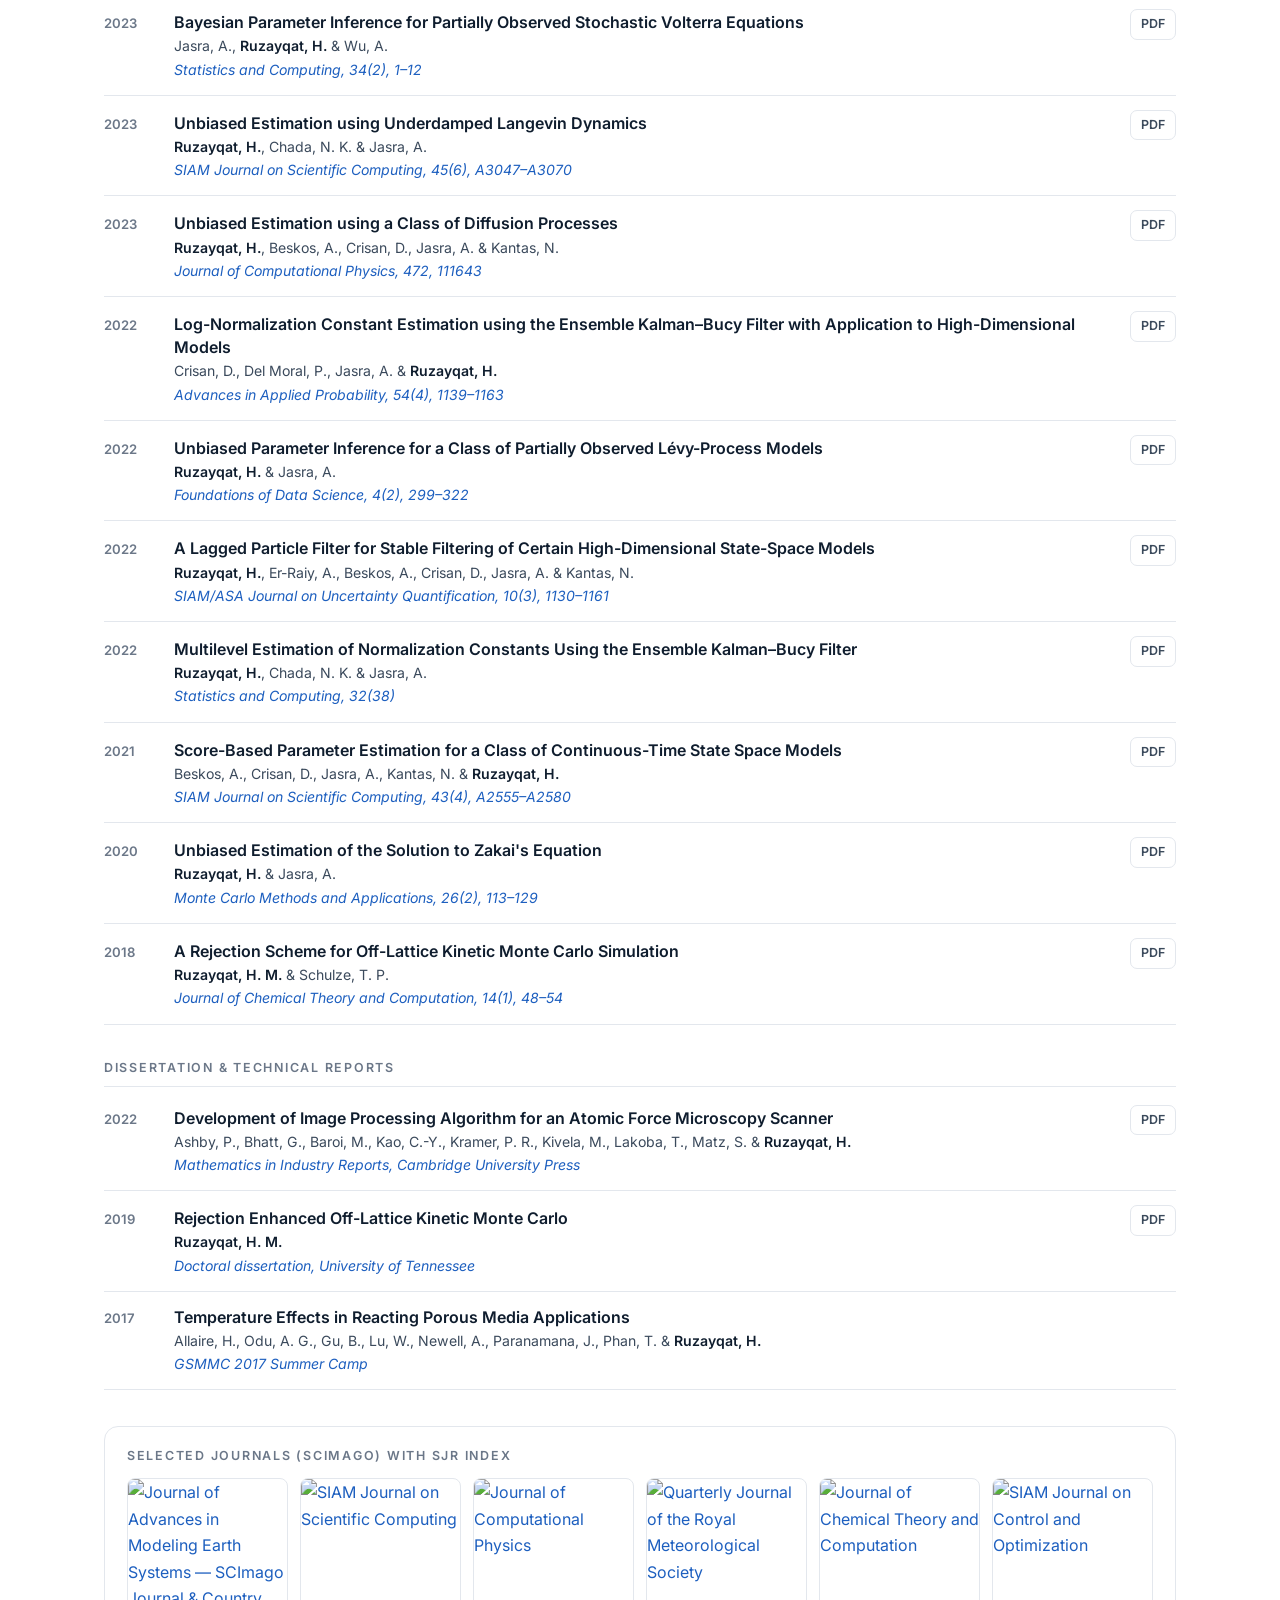
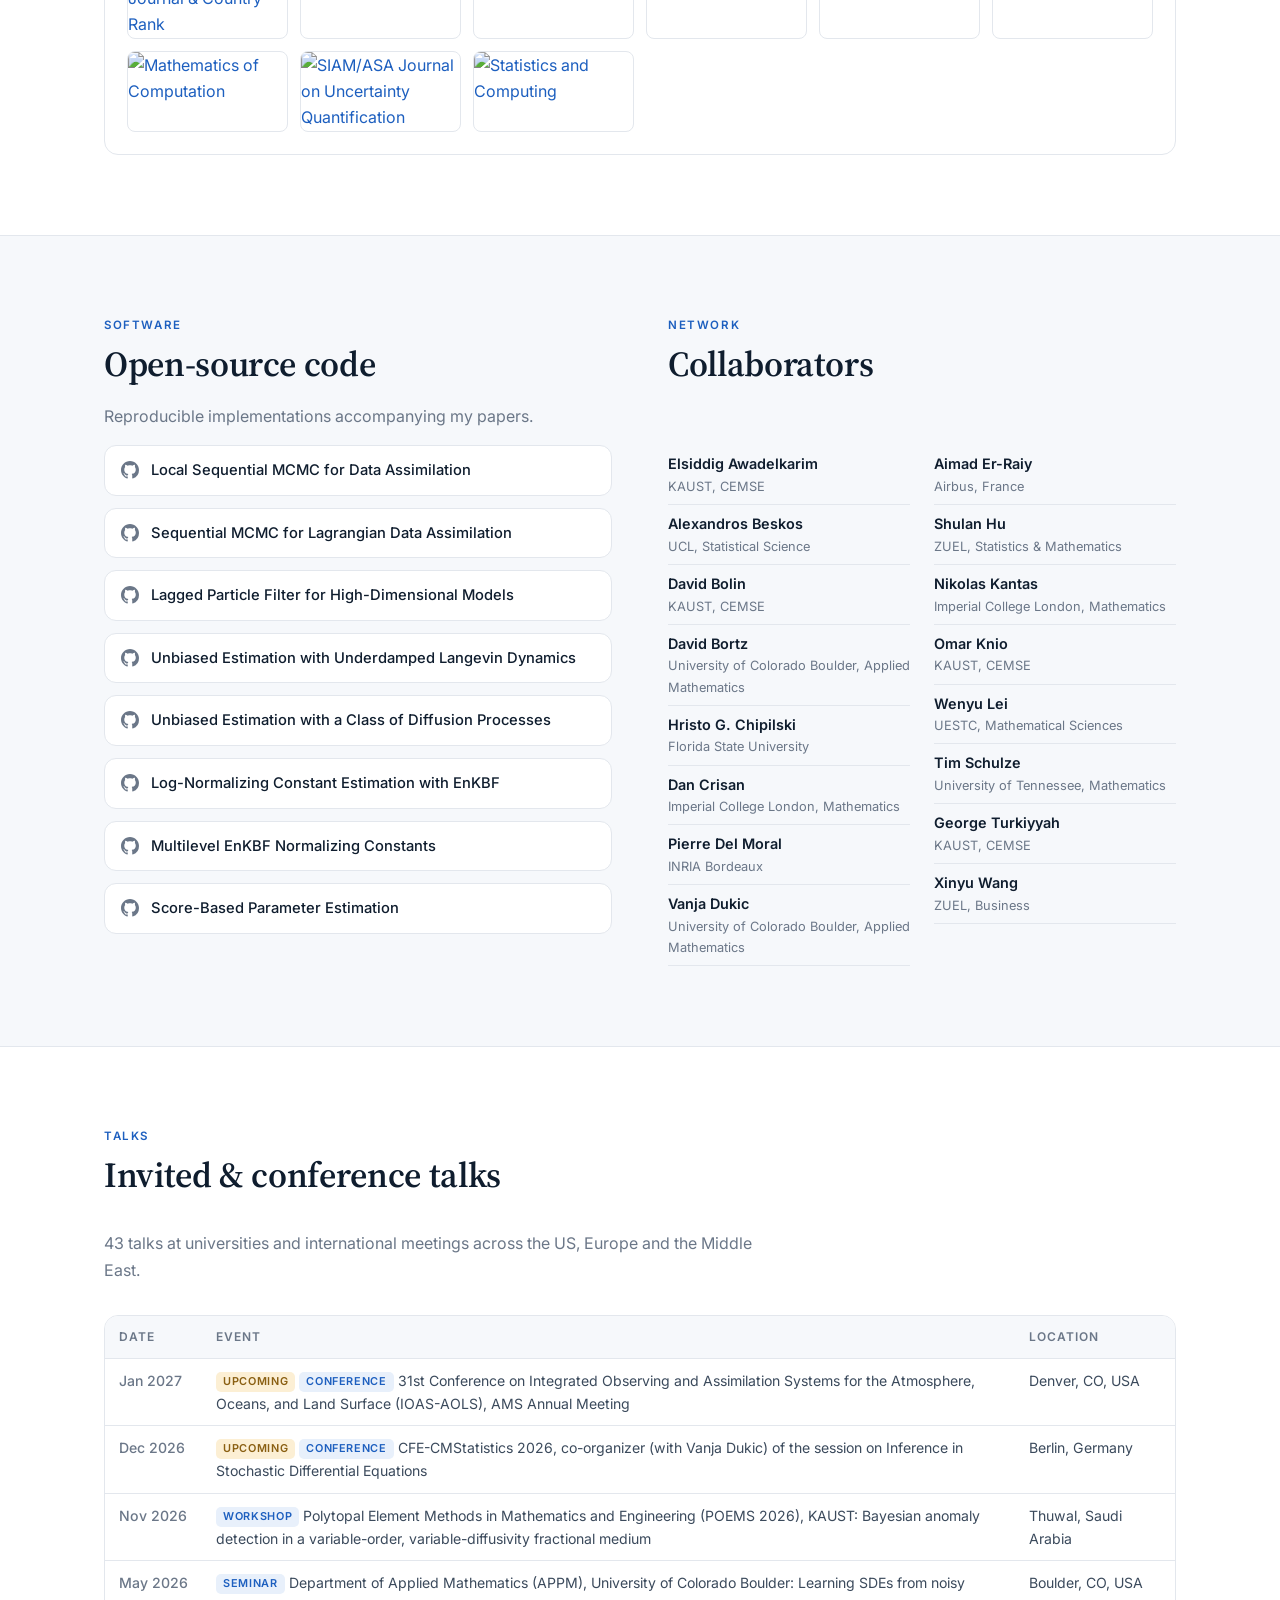
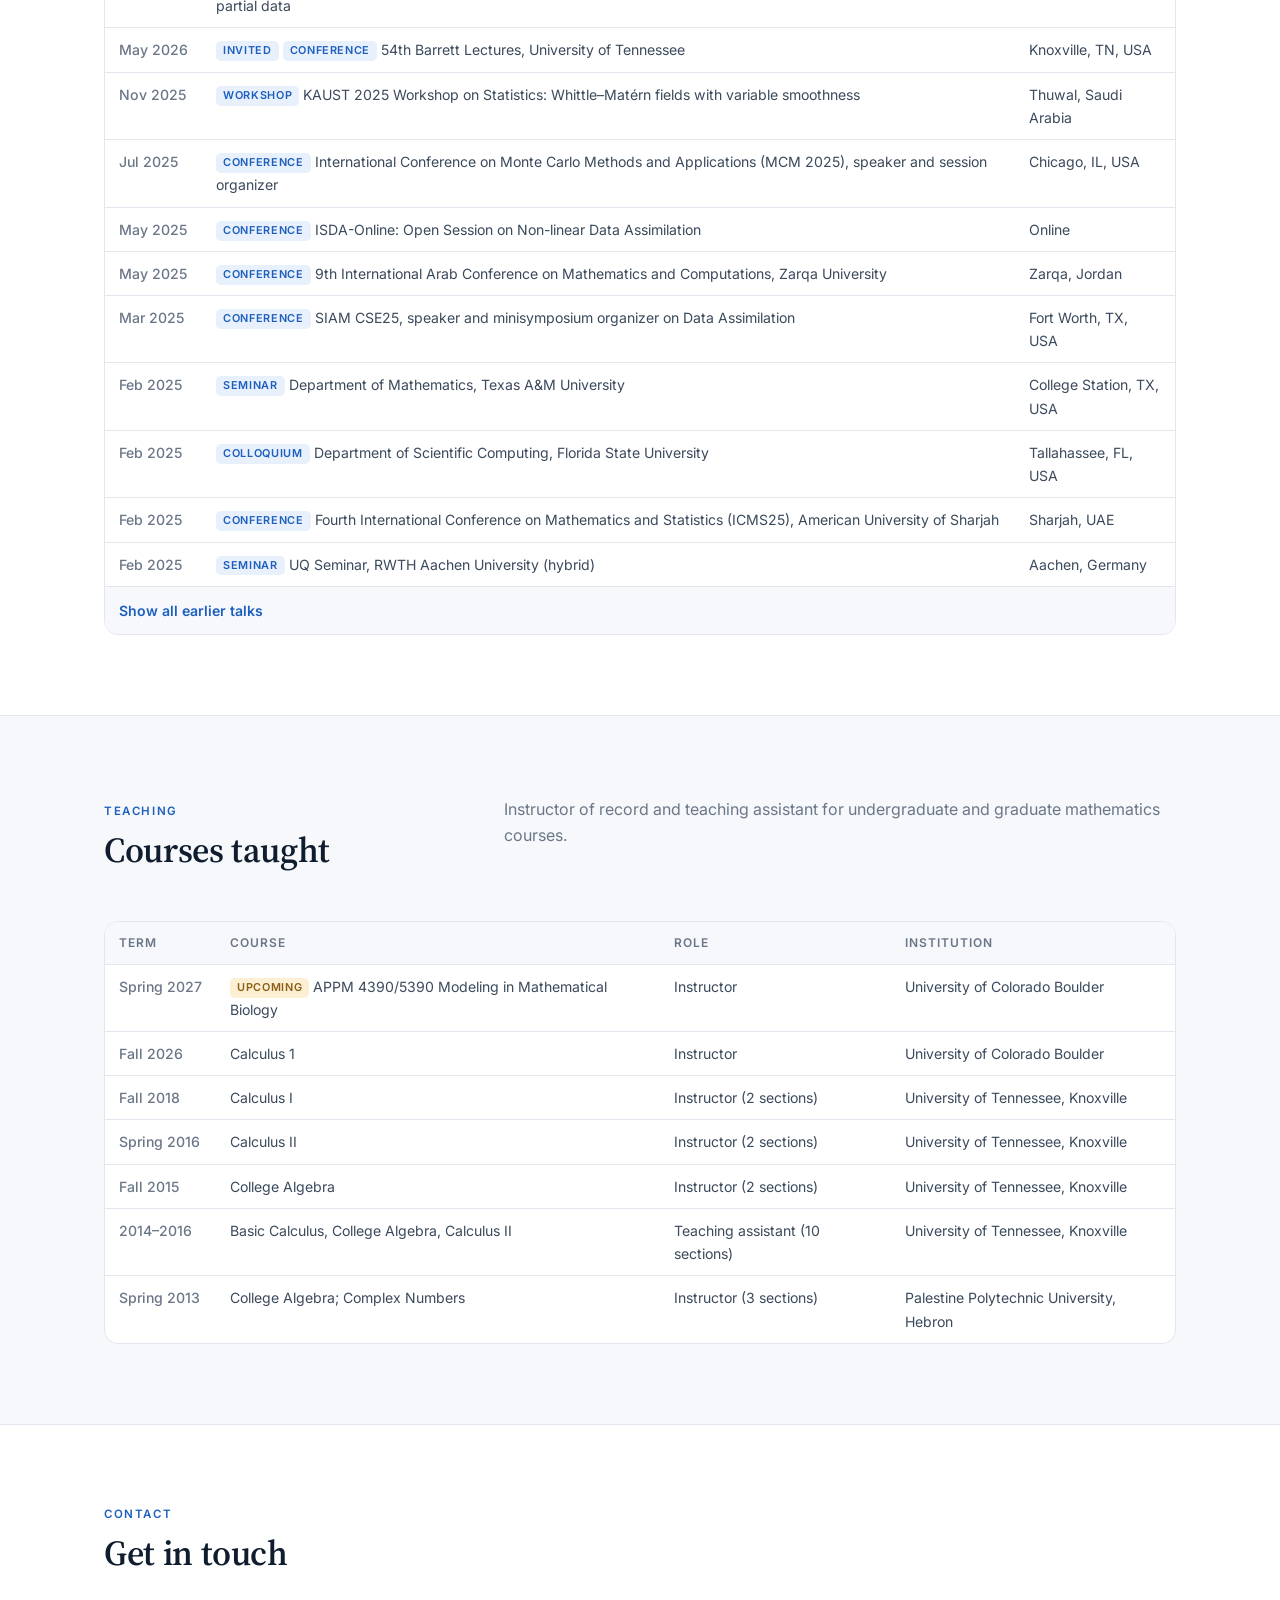
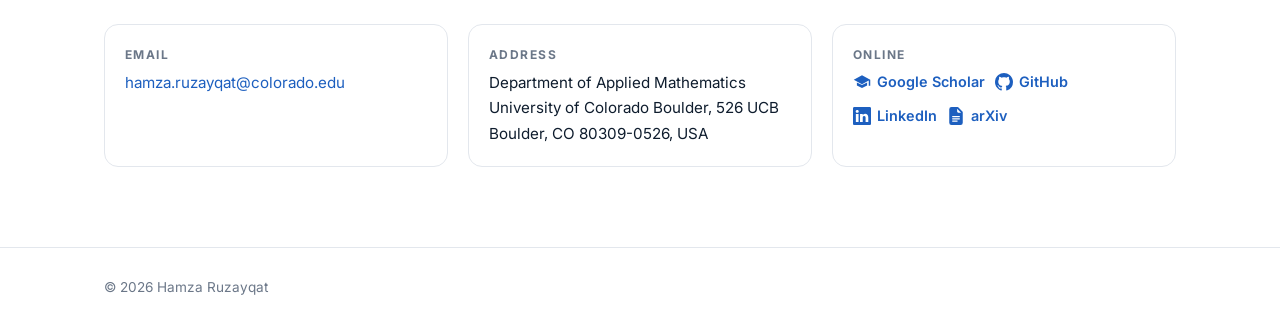
==== commit 83345089: "Teaching: Calculus 1 (Fall 2026) and APPM 4390/5390 (Spring 2027) at CU Boulder Co-Authored-By: Clau" ====
--- a/index.html
+++ b/index.html
@@ -886,7 +886,7 @@
           <span class="kicker">Teaching</span>
           <h2>Courses taught</h2>
         </div>
-        <p>Instructor of record and teaching assistant for undergraduate mathematics courses.</p>
+        <p>Instructor of record and teaching assistant for undergraduate and graduate mathematics courses.</p>
       </div>
       <div class="table-wrap">
         <table>
@@ -894,6 +894,8 @@
             <tr><th>Term</th><th>Course</th><th>Role</th><th>Institution</th></tr>
           </thead>
           <tbody>
+            <tr><td class="date">Spring 2027</td><td><span class="tag gold">Upcoming</span>APPM 4390/5390 Modeling in Mathematical Biology</td><td>Instructor</td><td>University of Colorado Boulder</td></tr>
+            <tr><td class="date">Fall 2026</td><td>Calculus 1</td><td>Instructor</td><td>University of Colorado Boulder</td></tr>
             <tr><td class="date">Fall 2018</td><td>Calculus I</td><td>Instructor (2 sections)</td><td>University of Tennessee, Knoxville</td></tr>
             <tr><td class="date">Spring 2016</td><td>Calculus II</td><td>Instructor (2 sections)</td><td>University of Tennessee, Knoxville</td></tr>
             <tr><td class="date">Fall 2015</td><td>College Algebra</td><td>Instructor (2 sections)</td><td>University of Tennessee, Knoxville</td></tr>
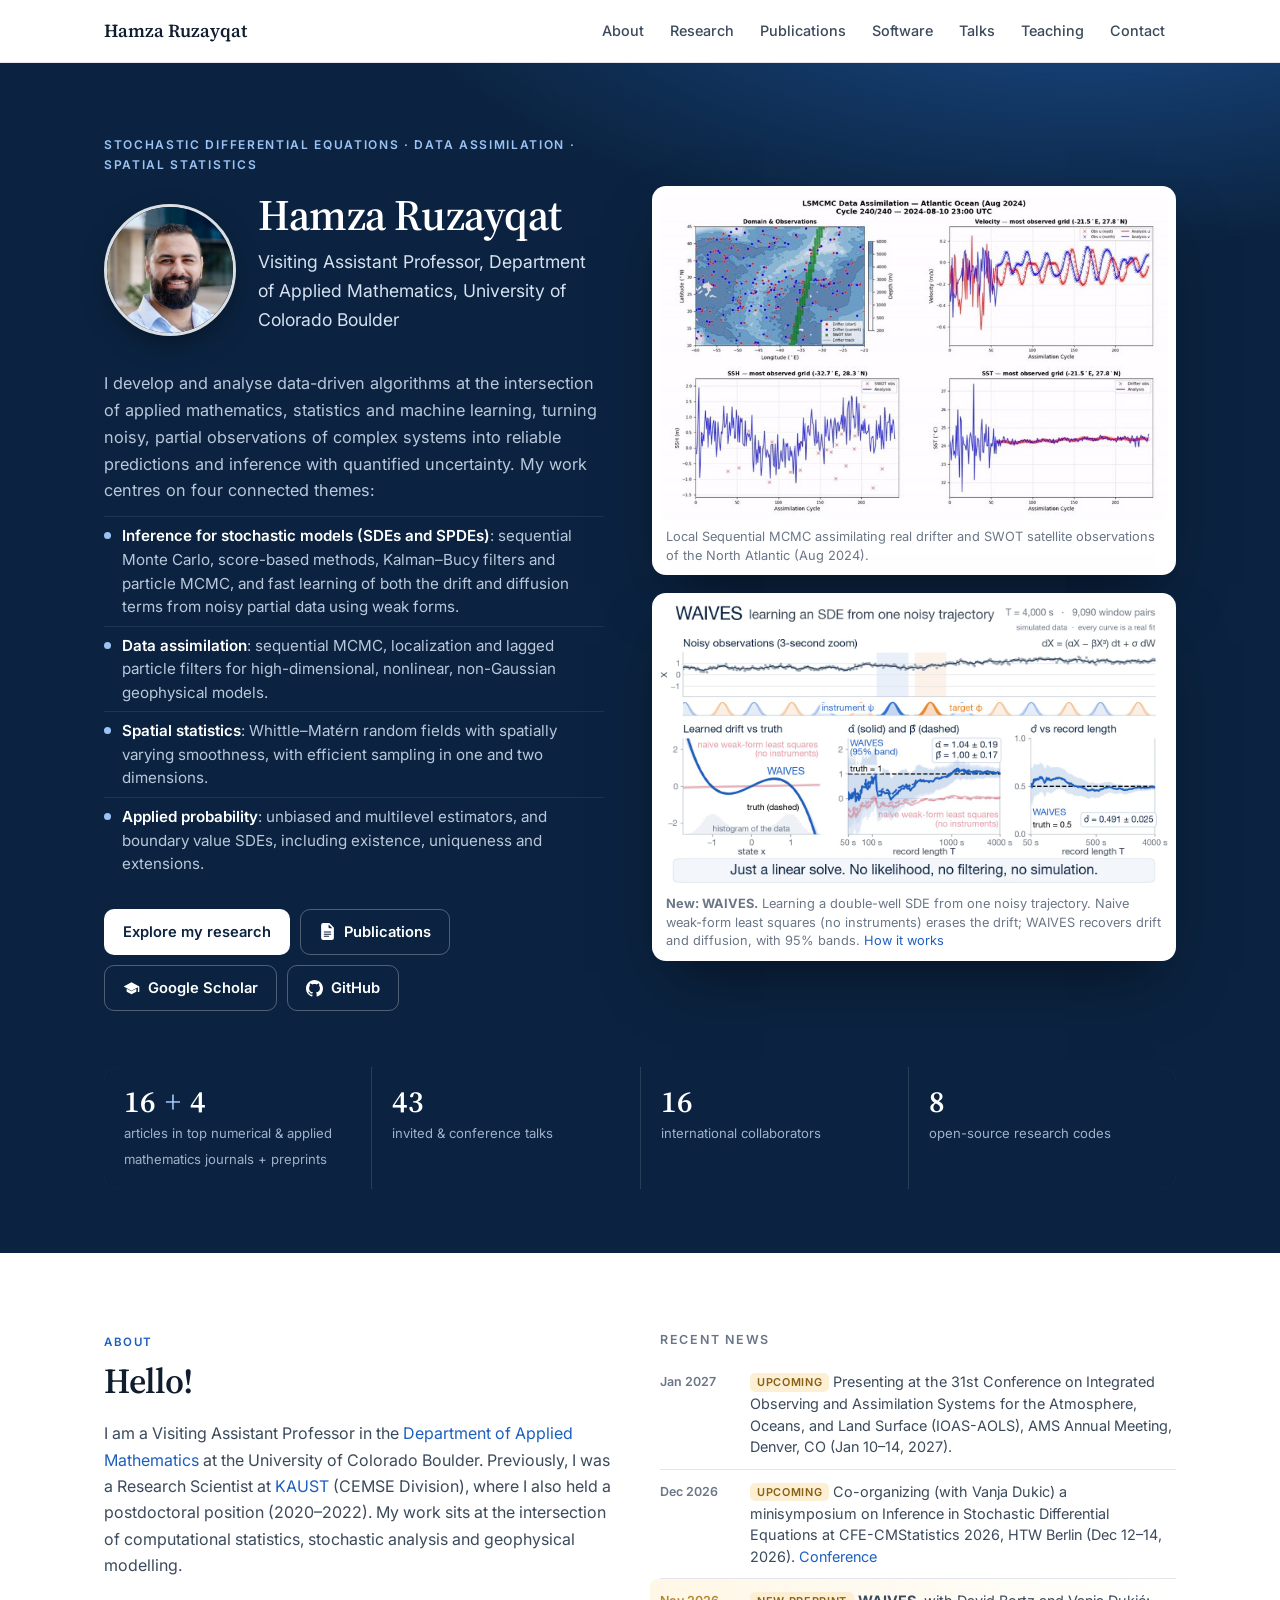
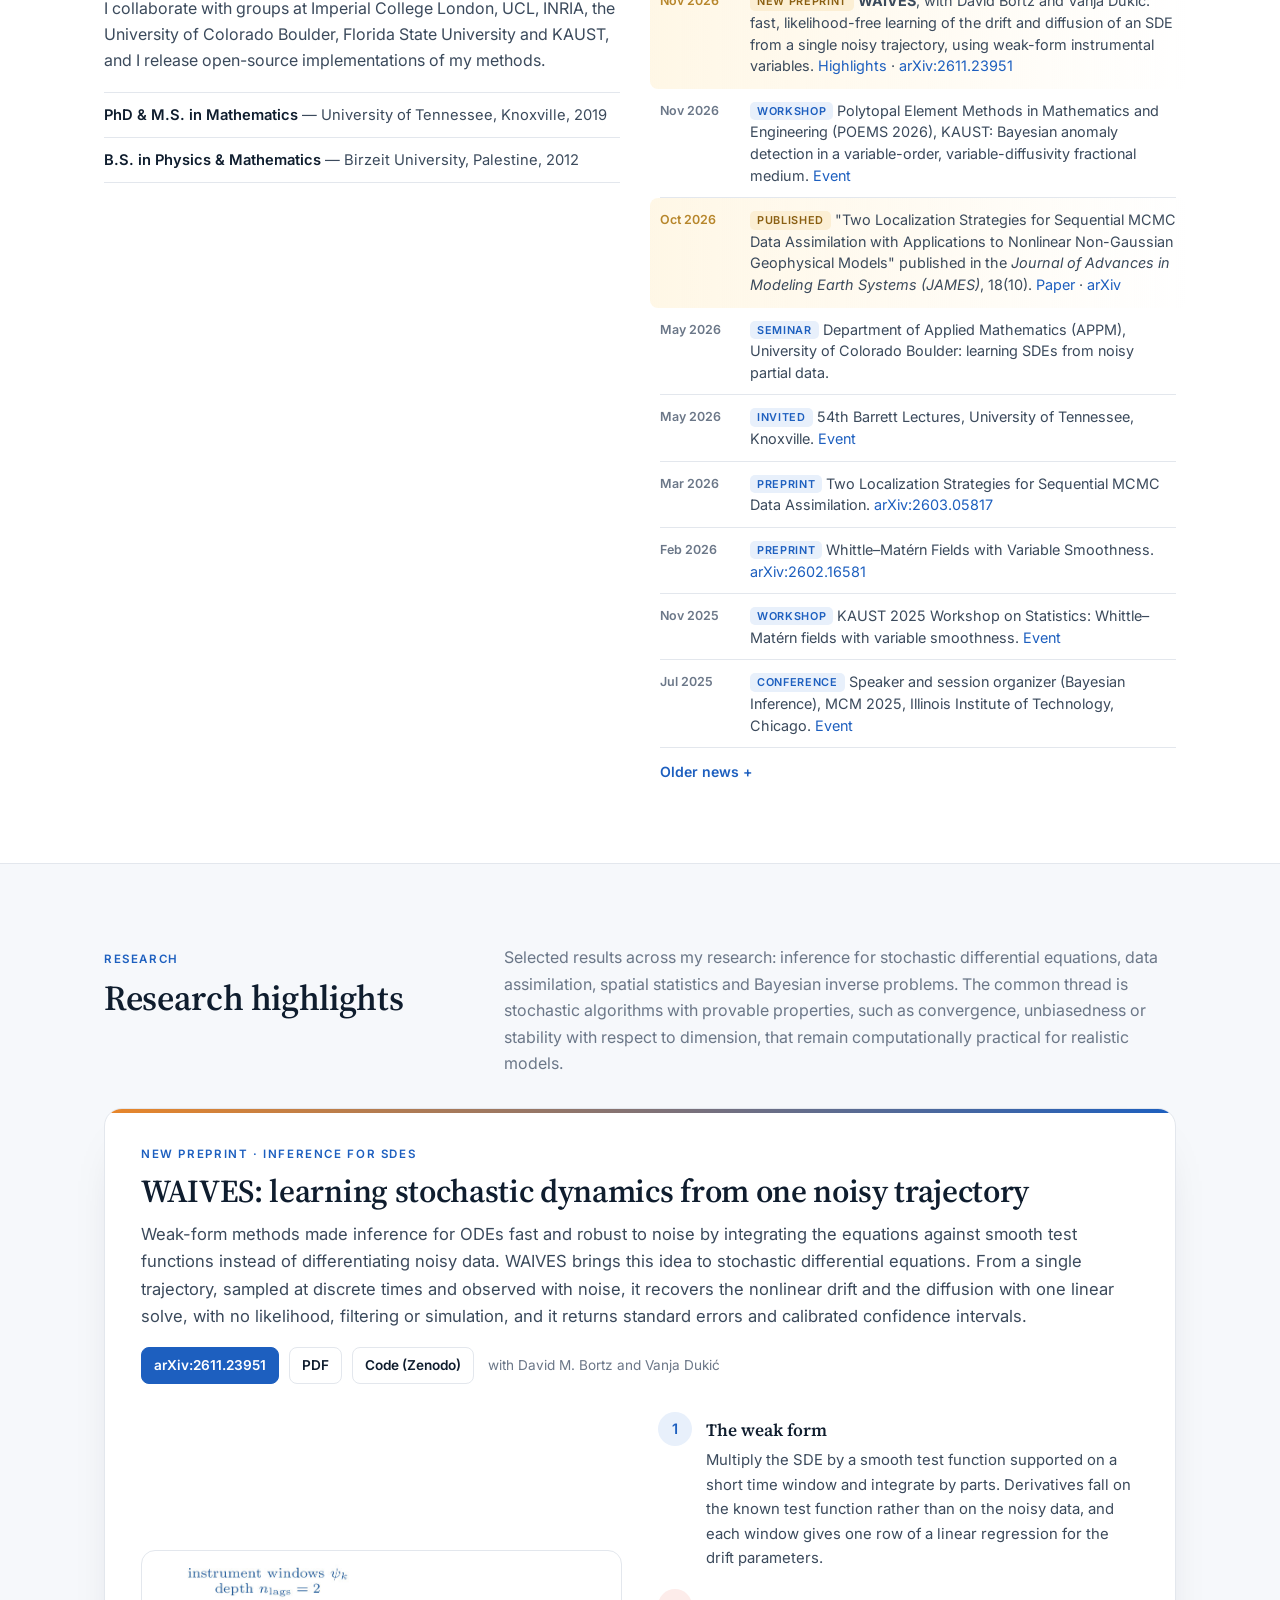
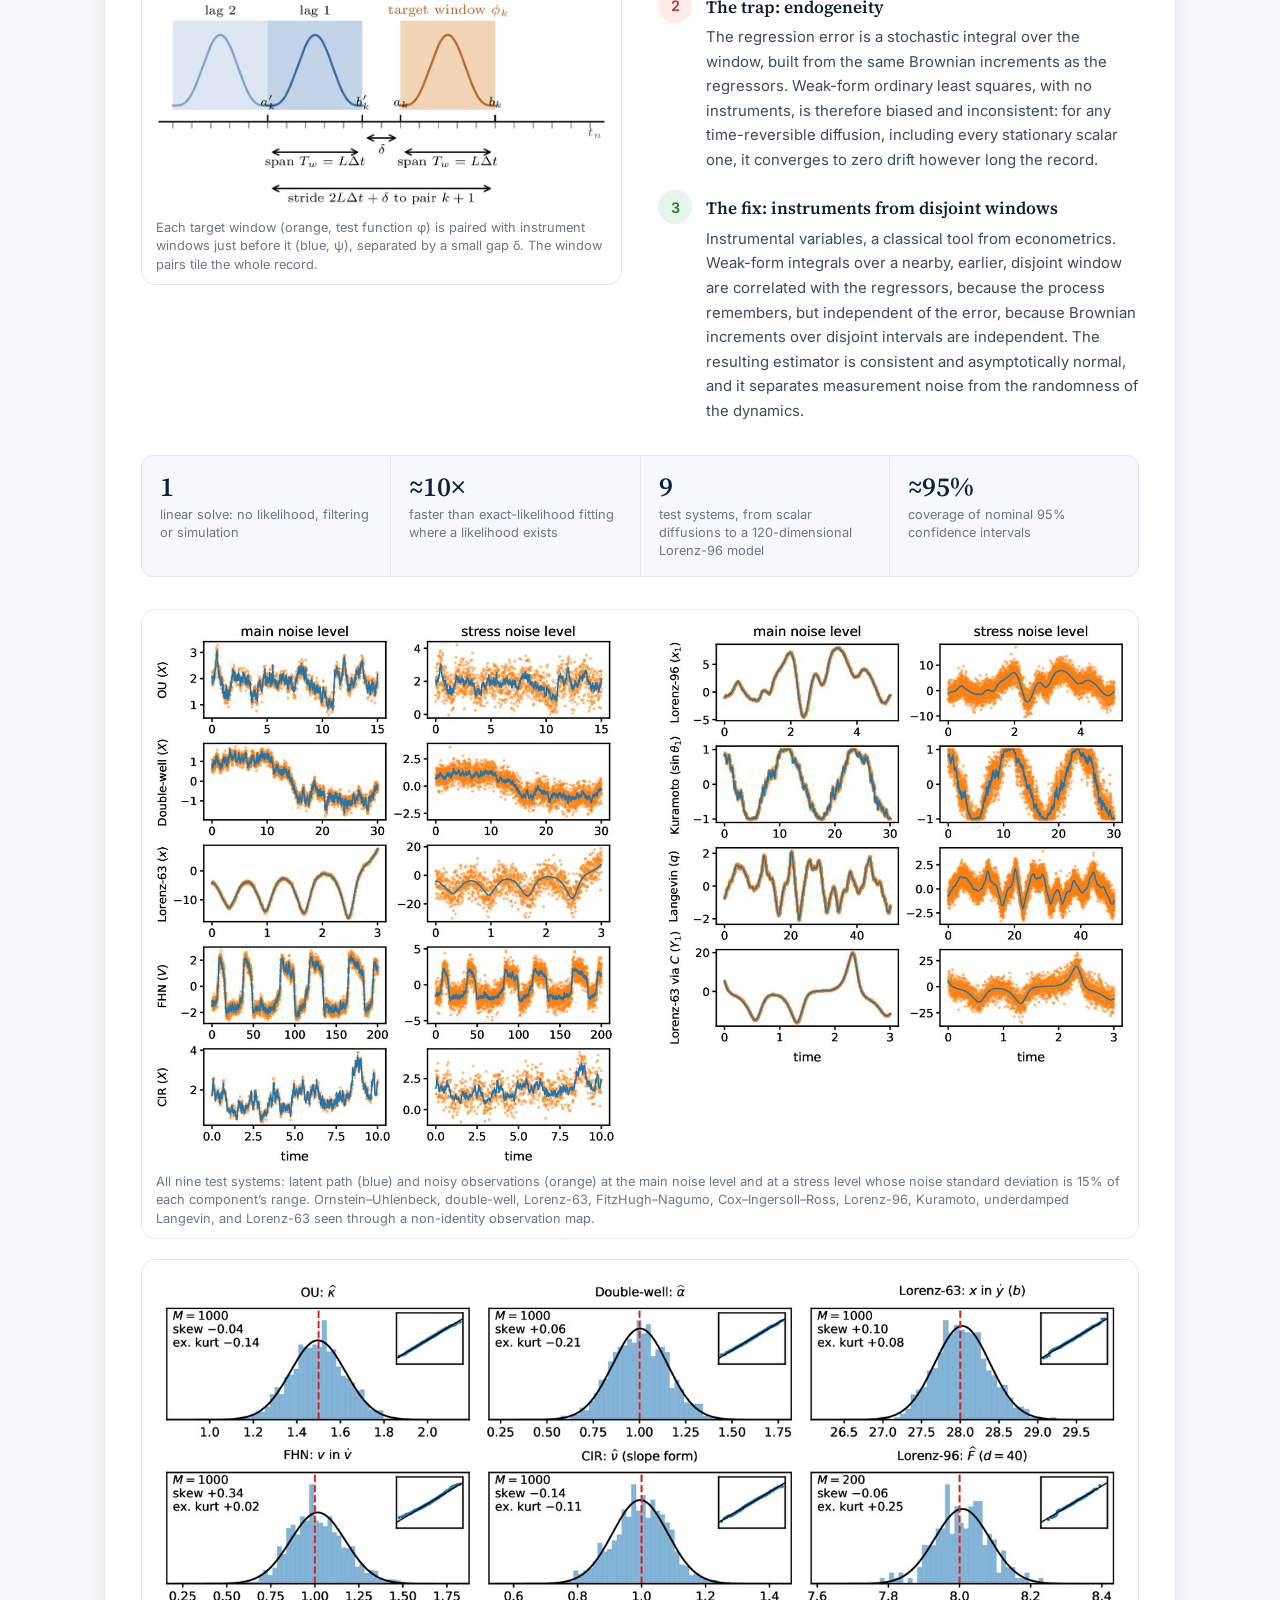
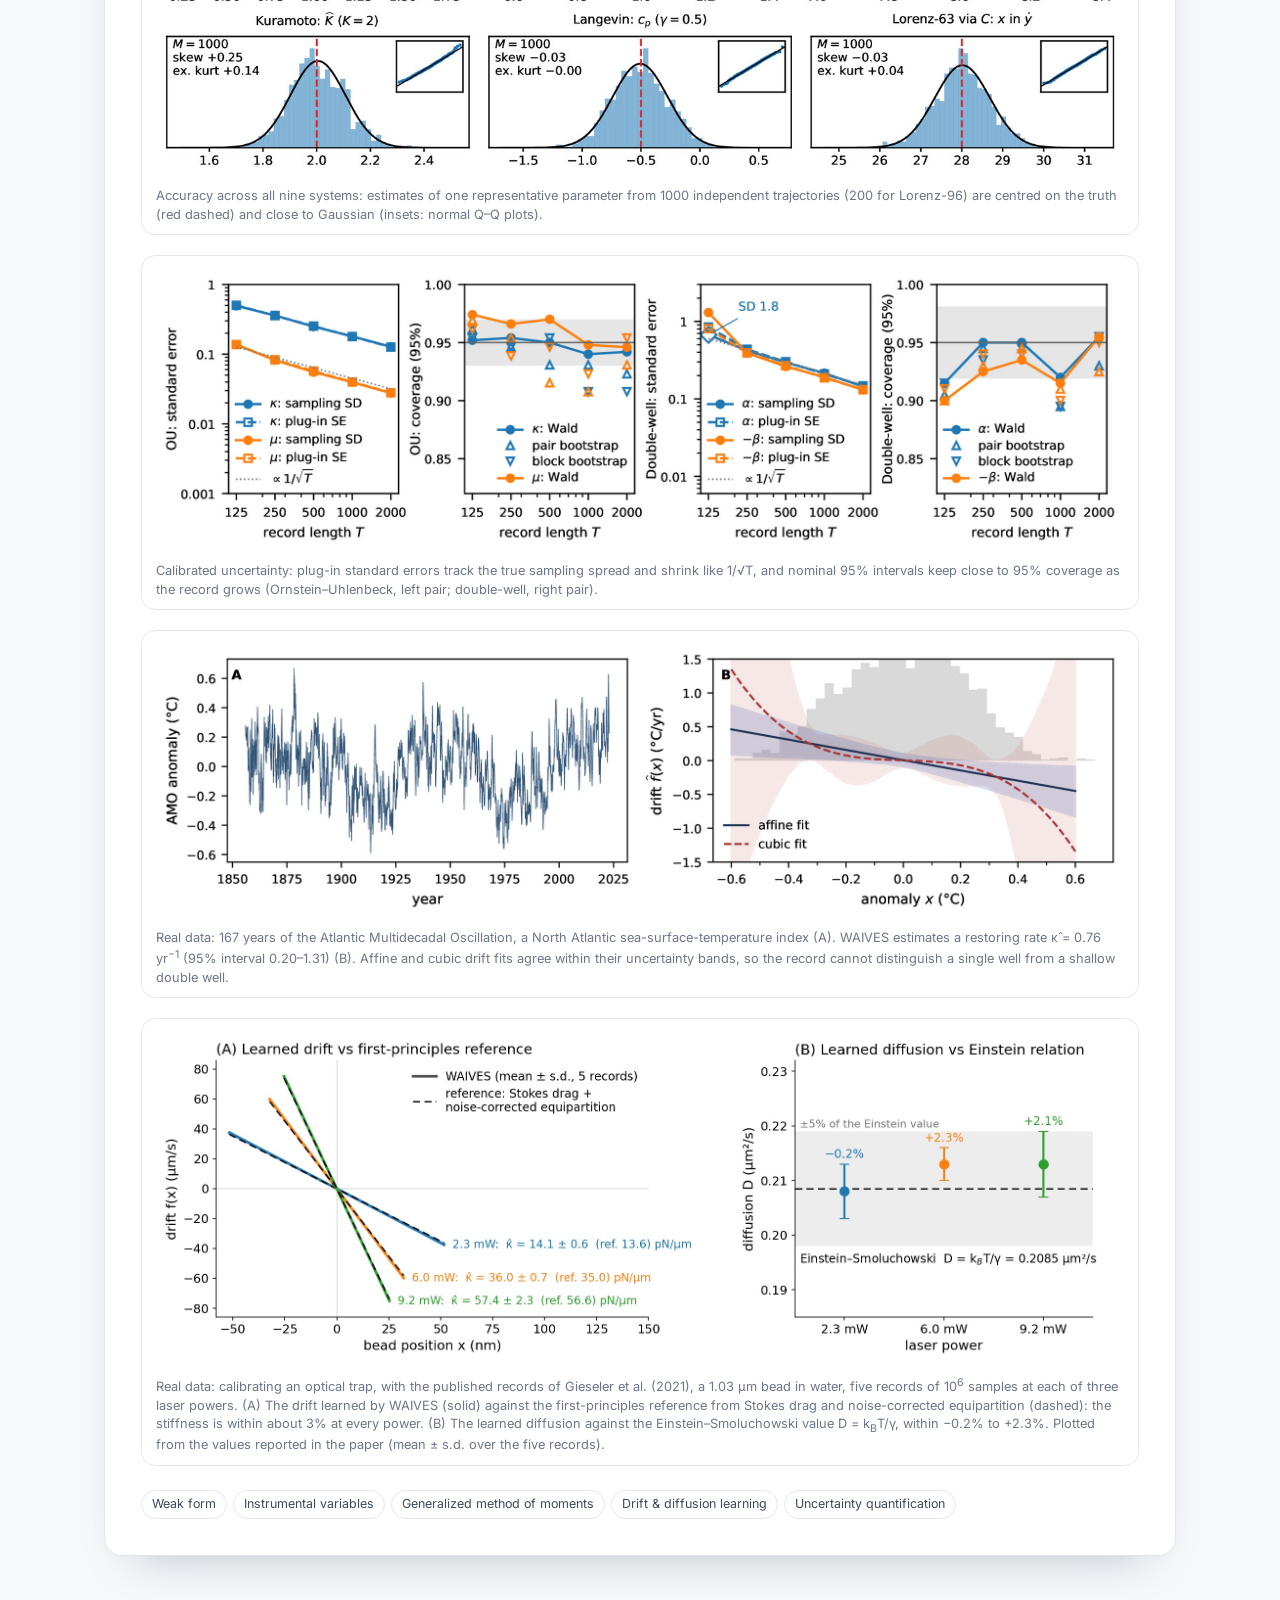
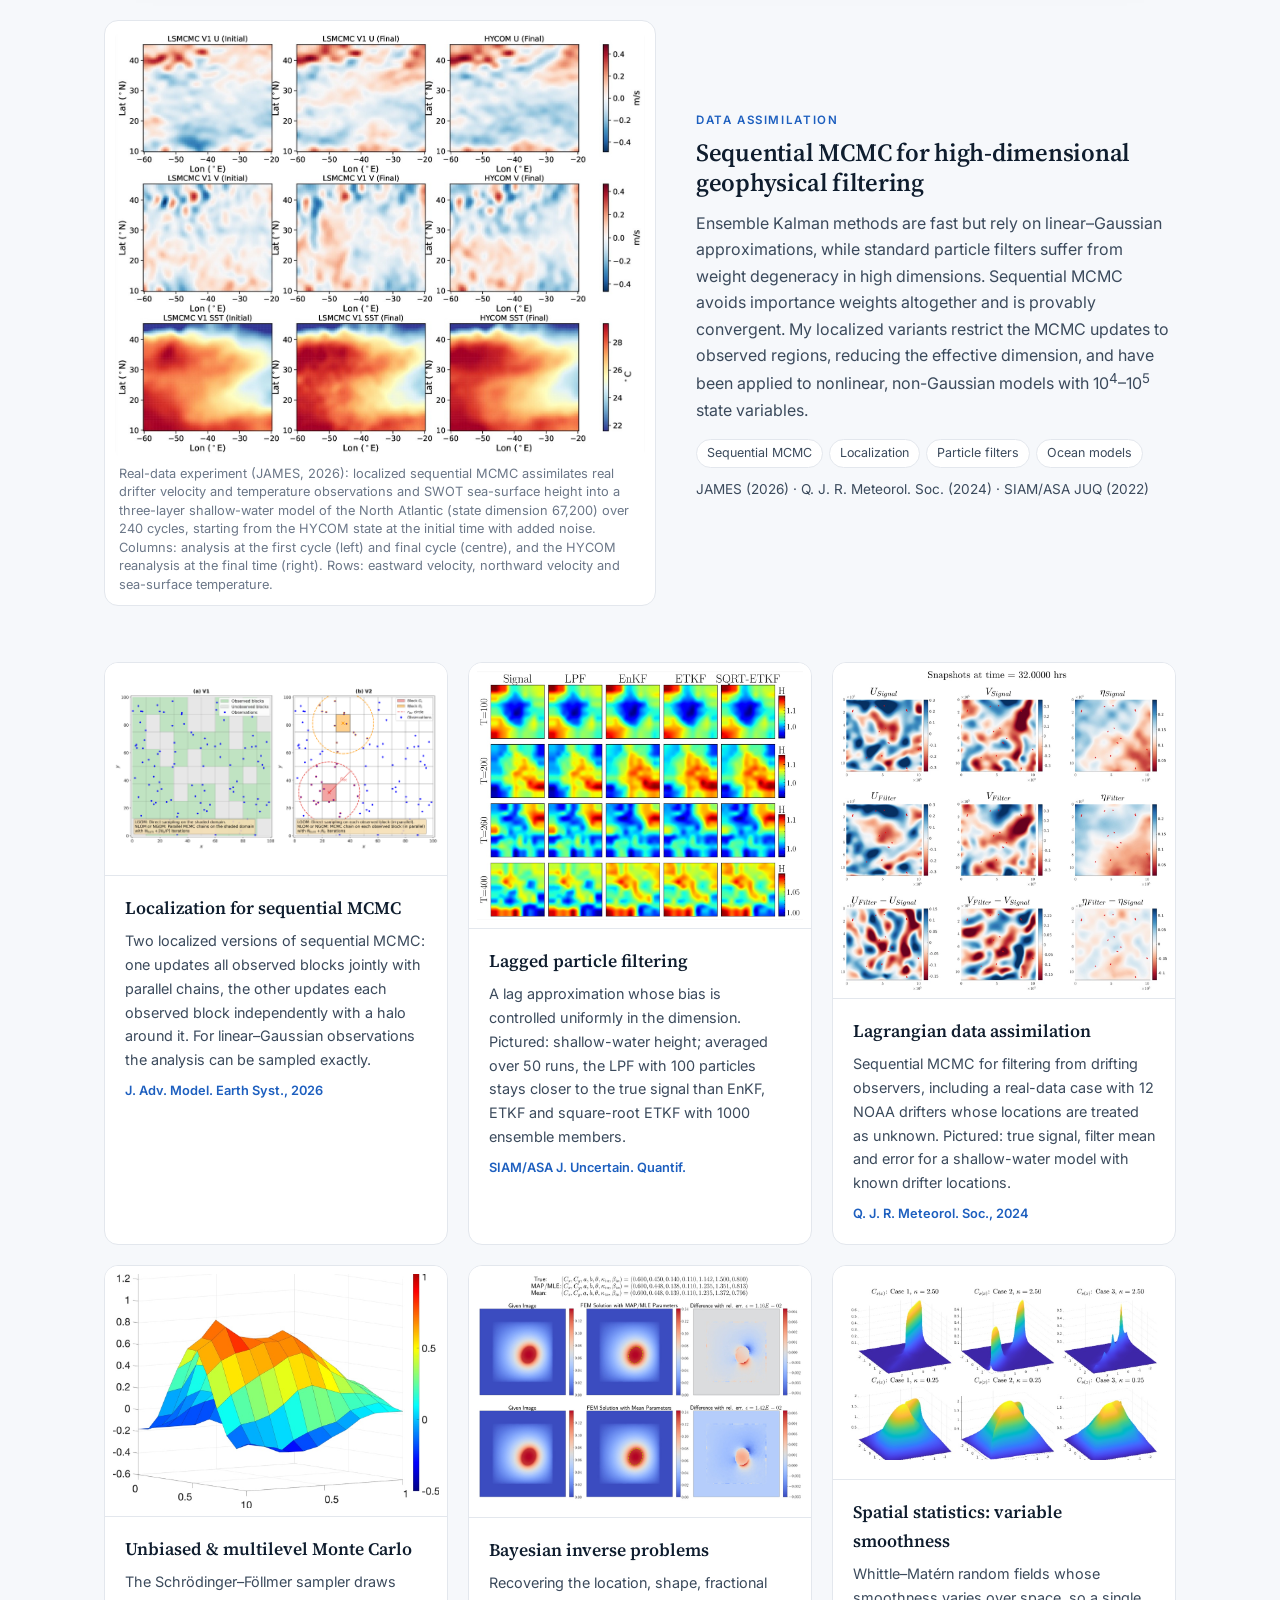
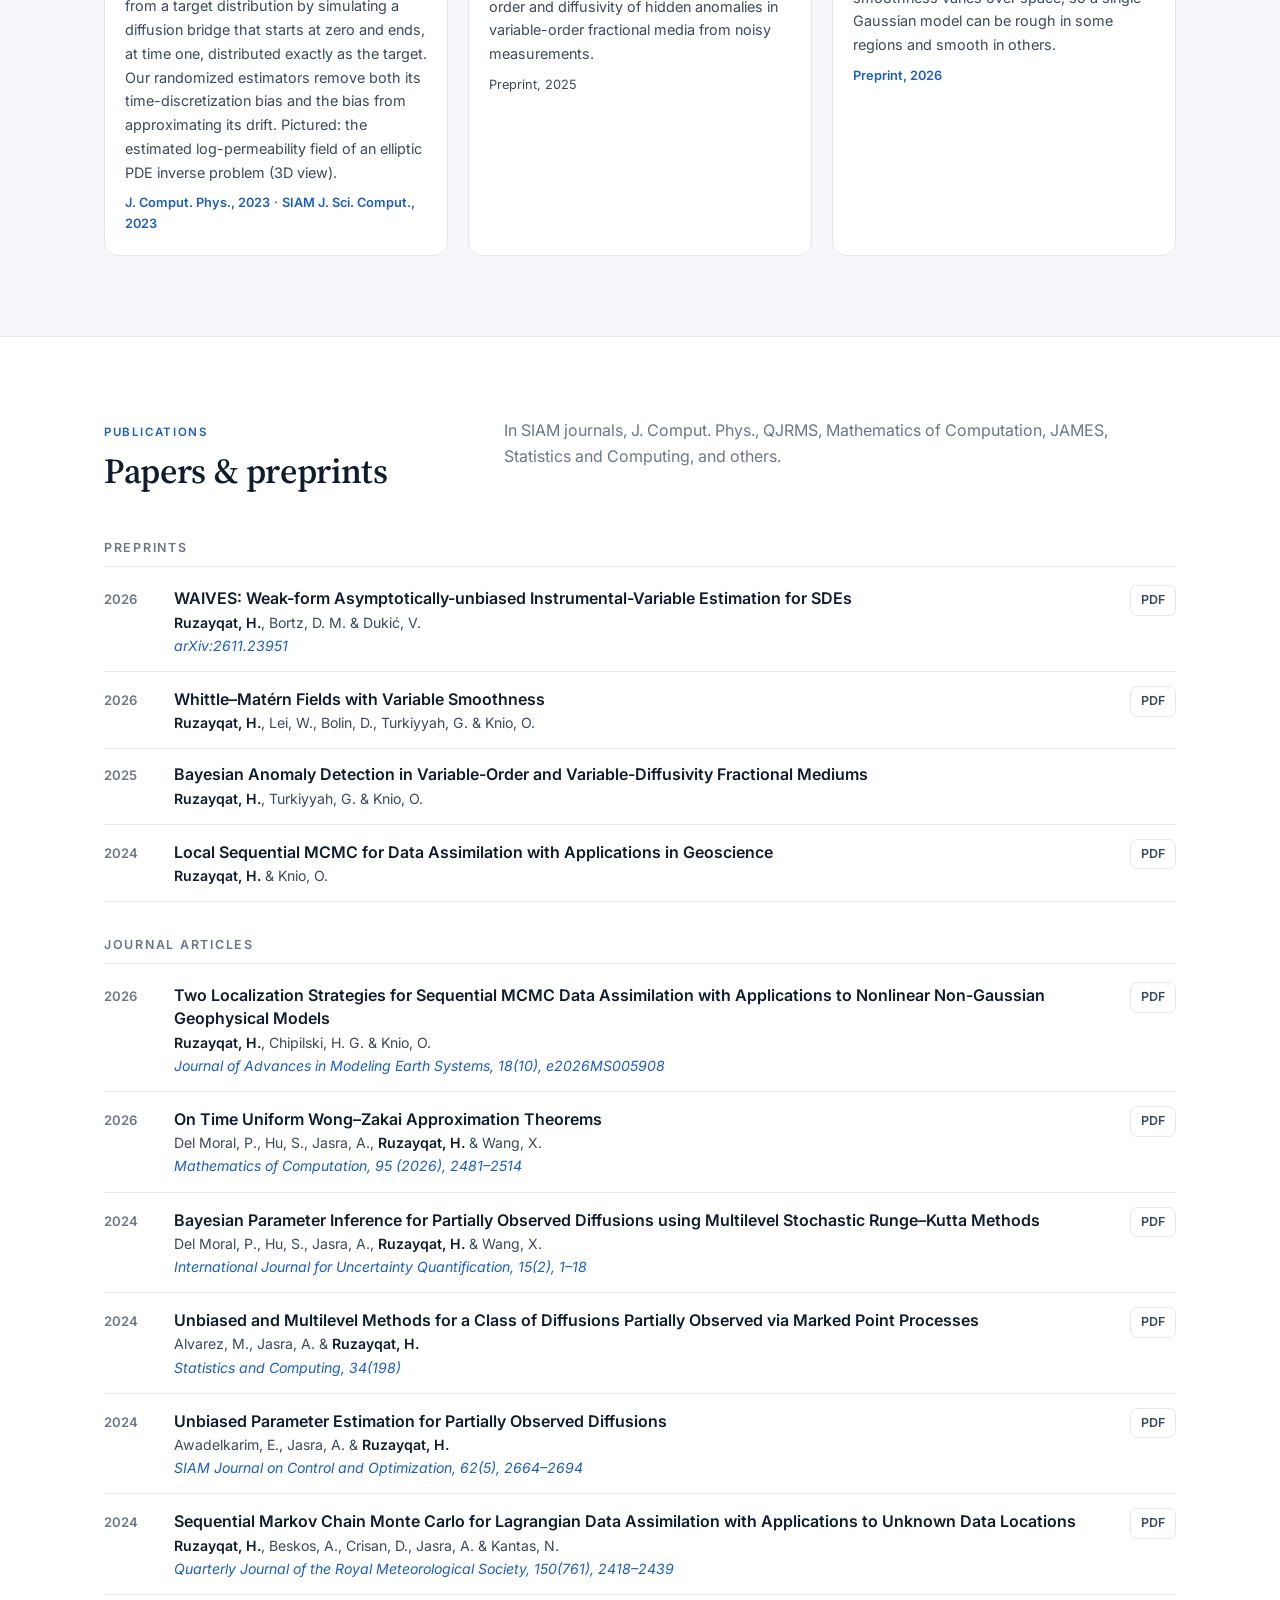
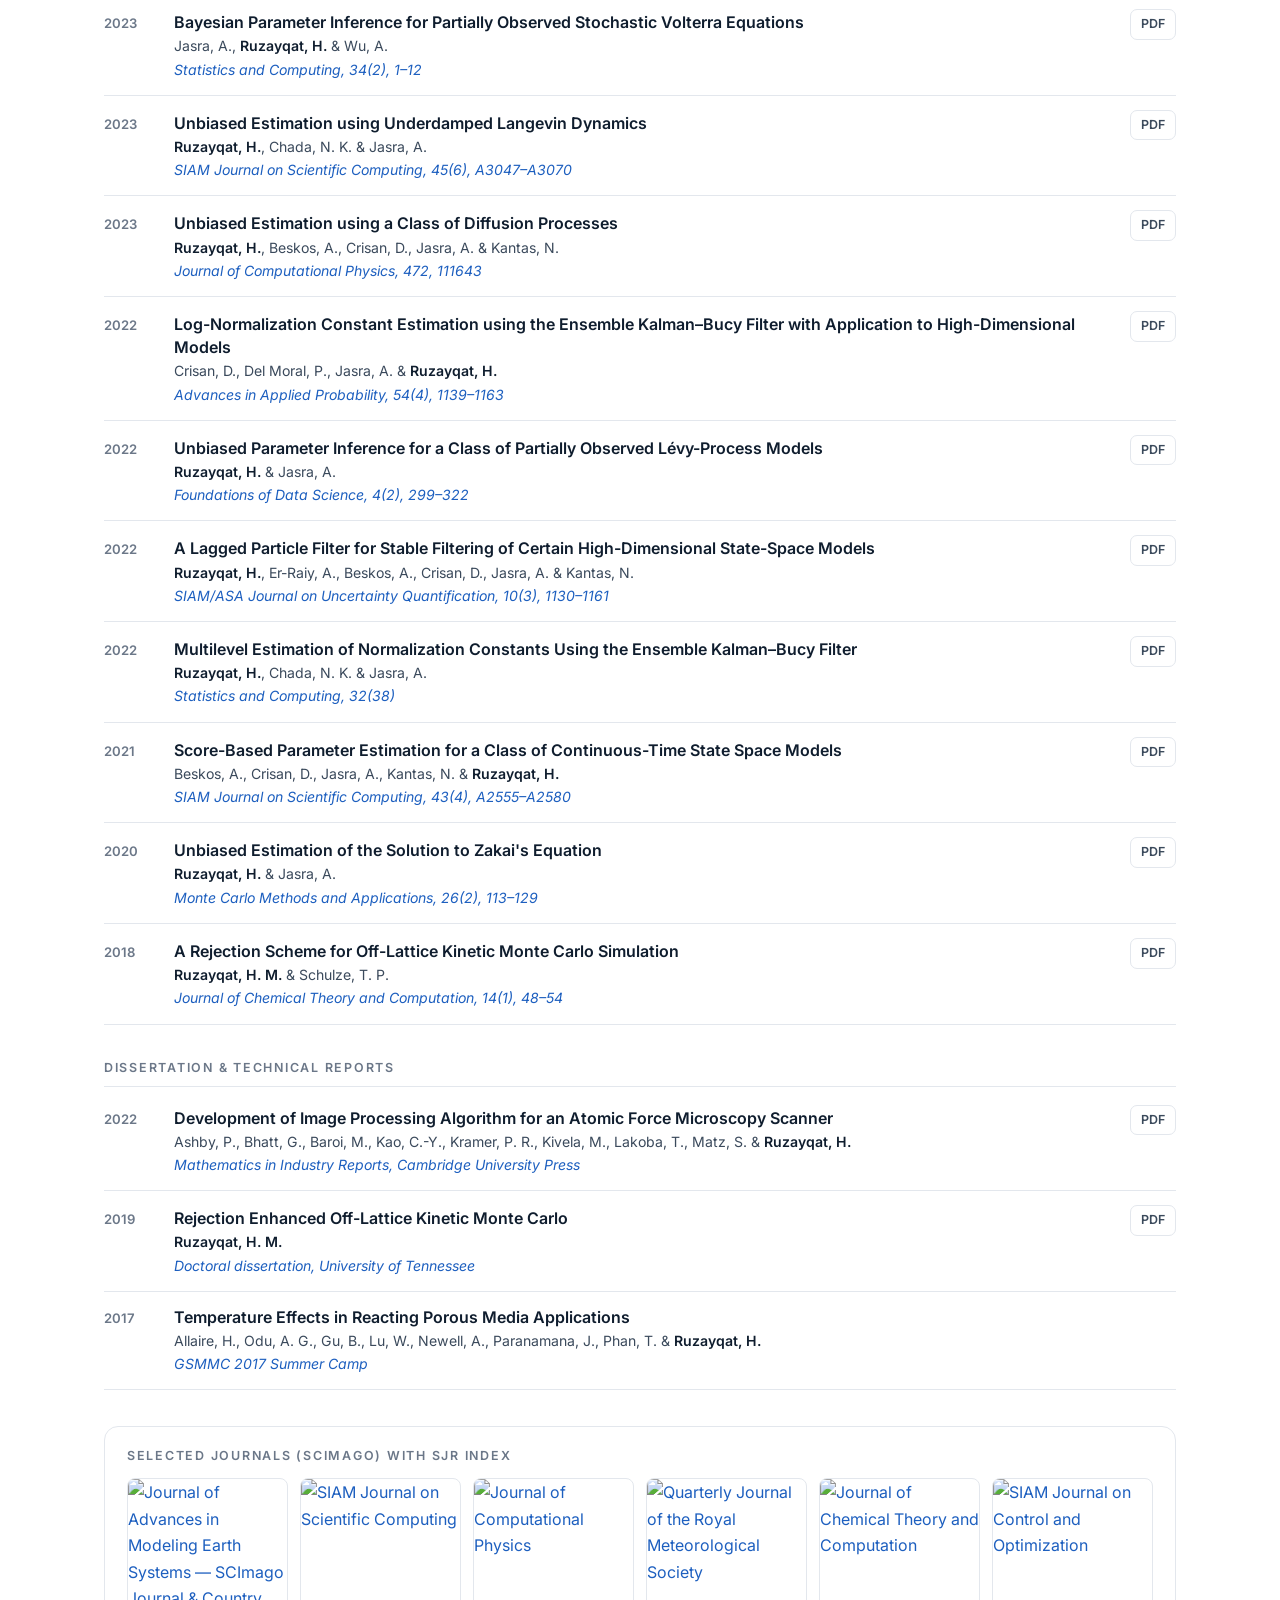
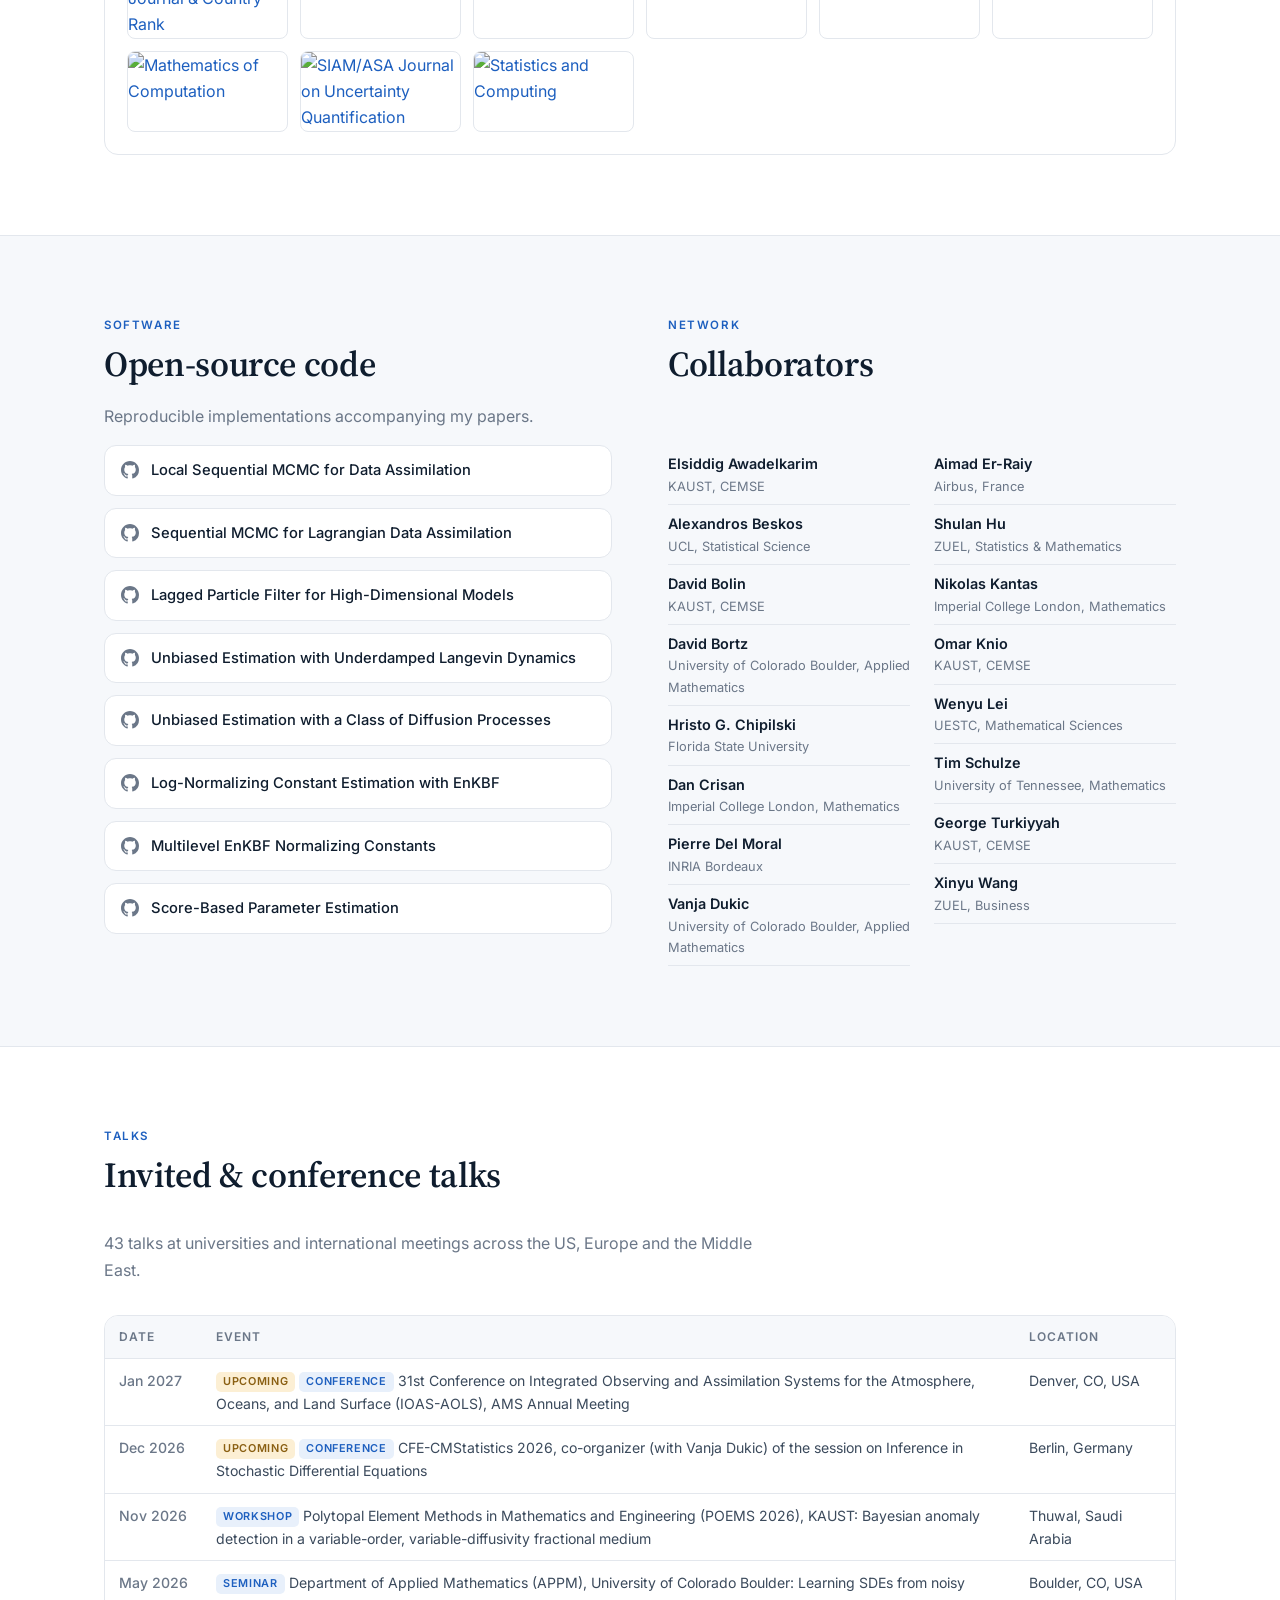
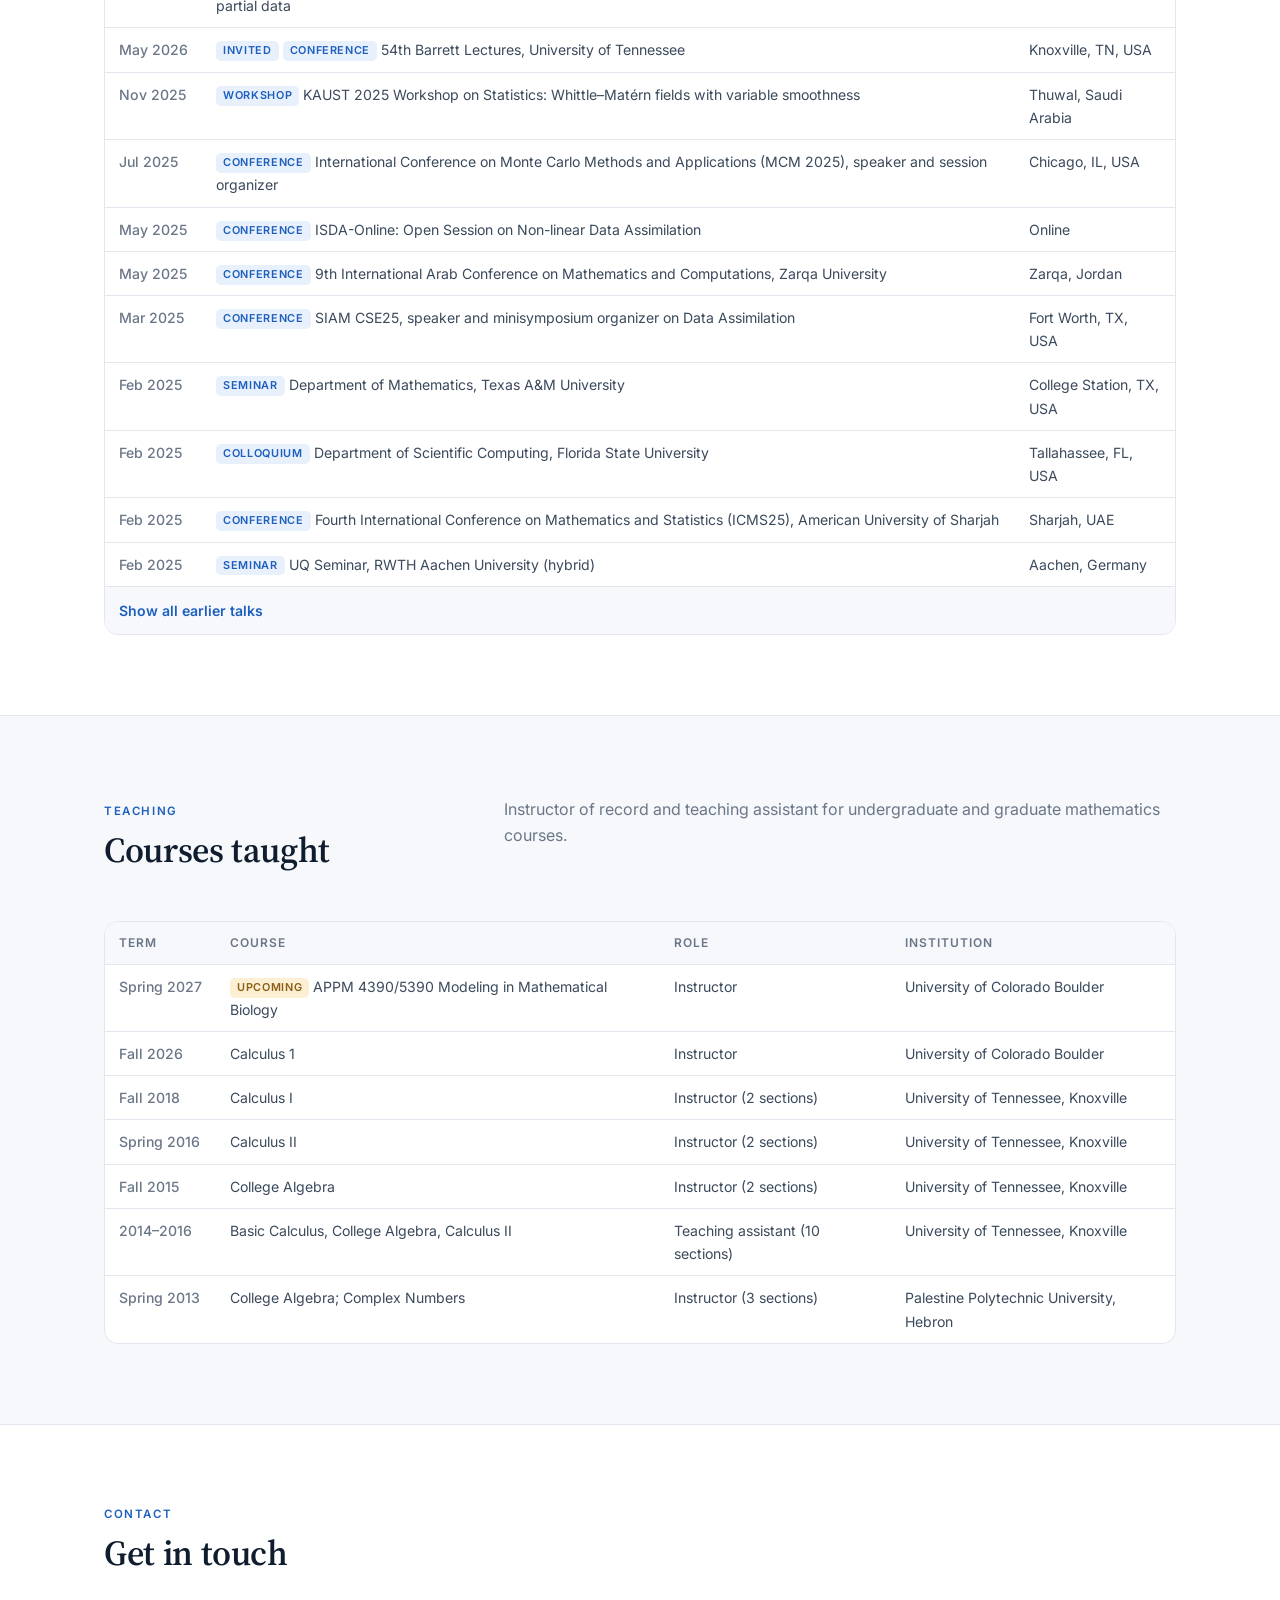
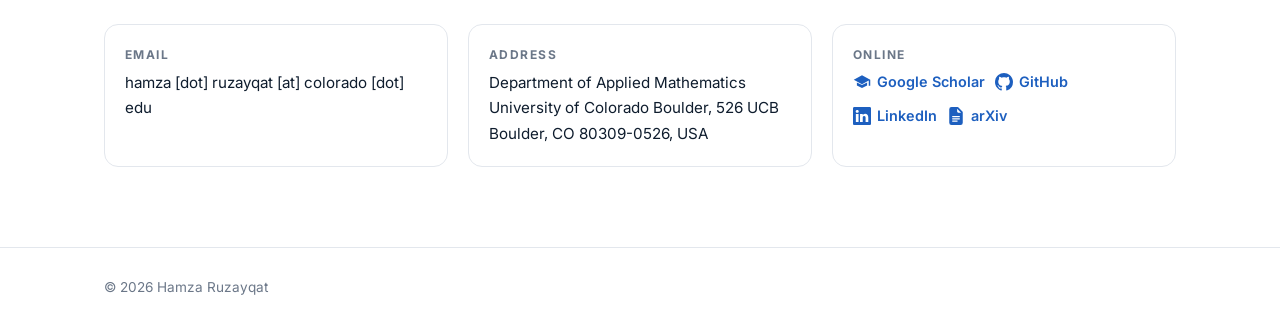
==== commit 07a4f6b8: "Contact: obfuscate the email address (no mailto link) to reduce spam Co-Authored-By: Claude Opus 5.5" ====
--- a/index.html
+++ b/index.html
@@ -919,7 +919,7 @@
       <div class="contact">
         <div>
           <h4>Email</h4>
-          <p><a href="mailto:hamza.ruzayqat@colorado.edu">hamza.ruzayqat@colorado.edu</a></p>
+          <p>hamza [dot] ruzayqat [at] colorado [dot] edu</p>
         </div>
         <div>
           <h4>Address</h4>
